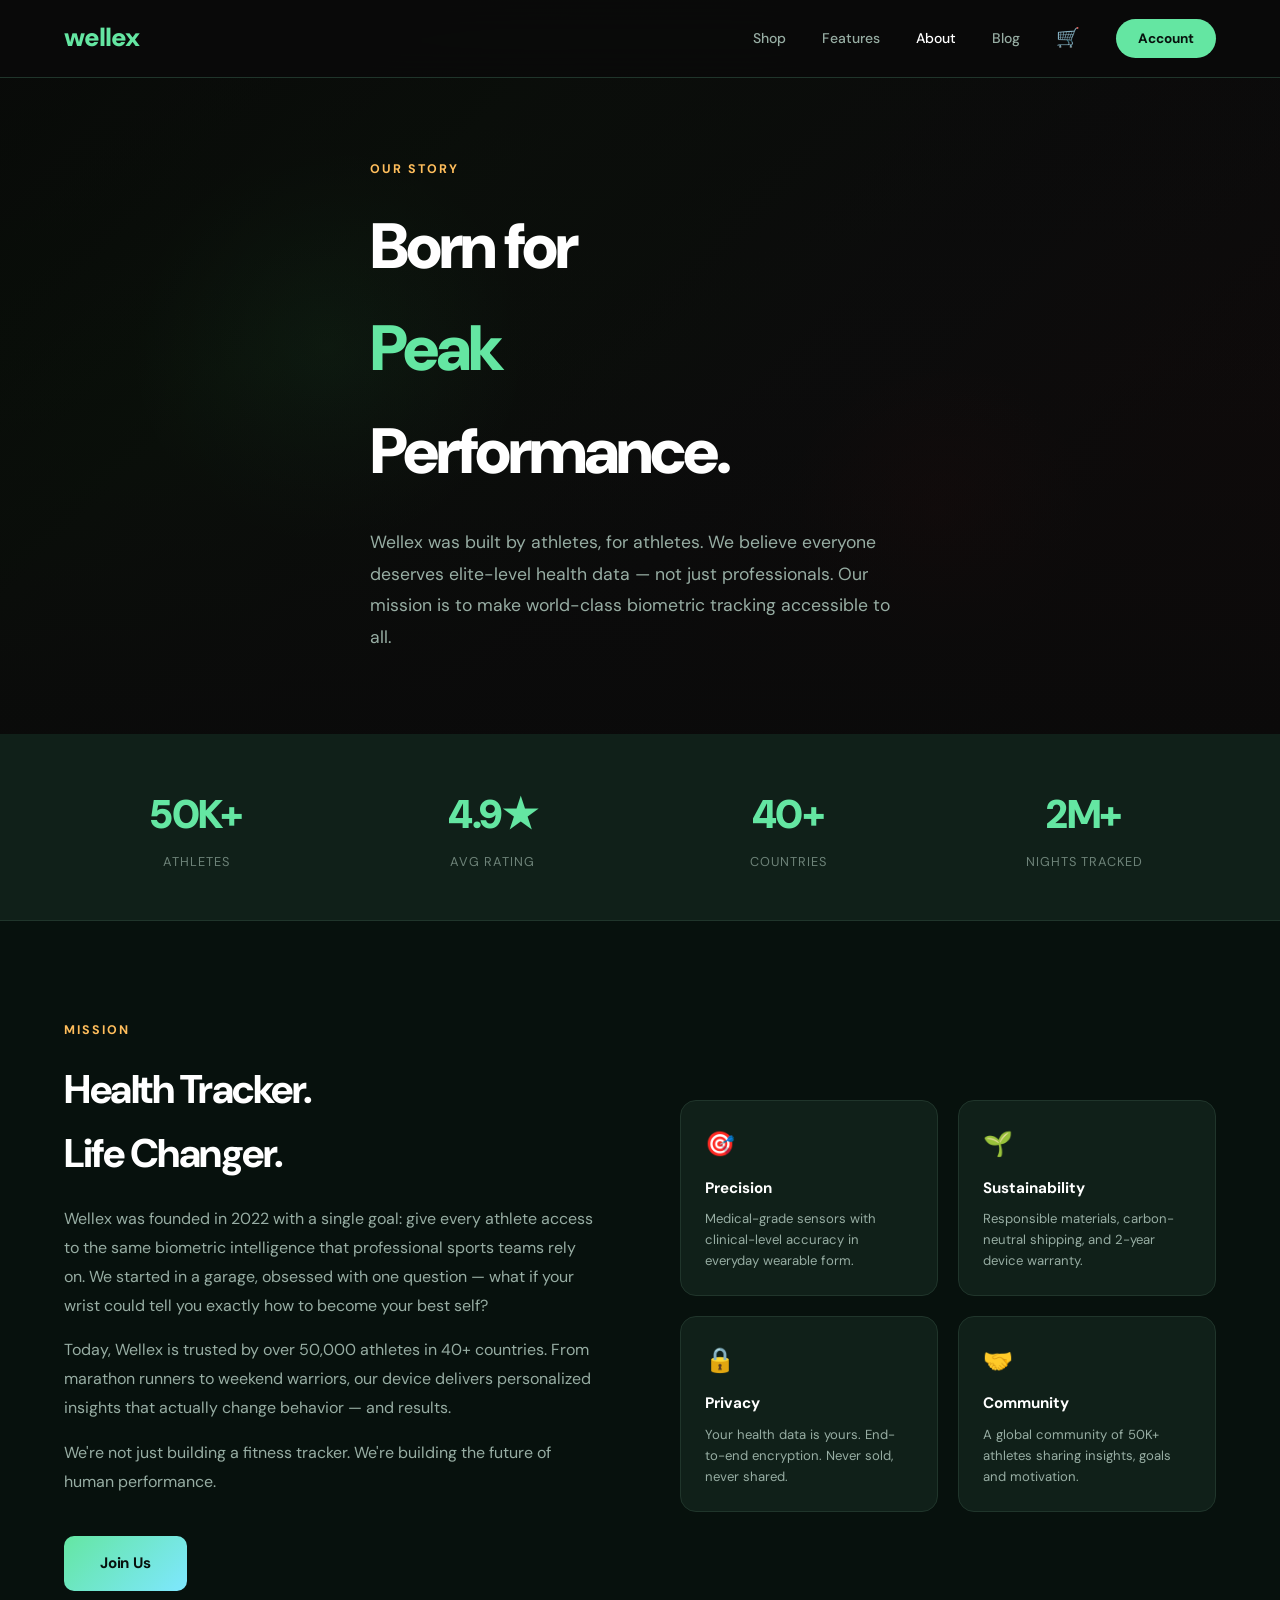
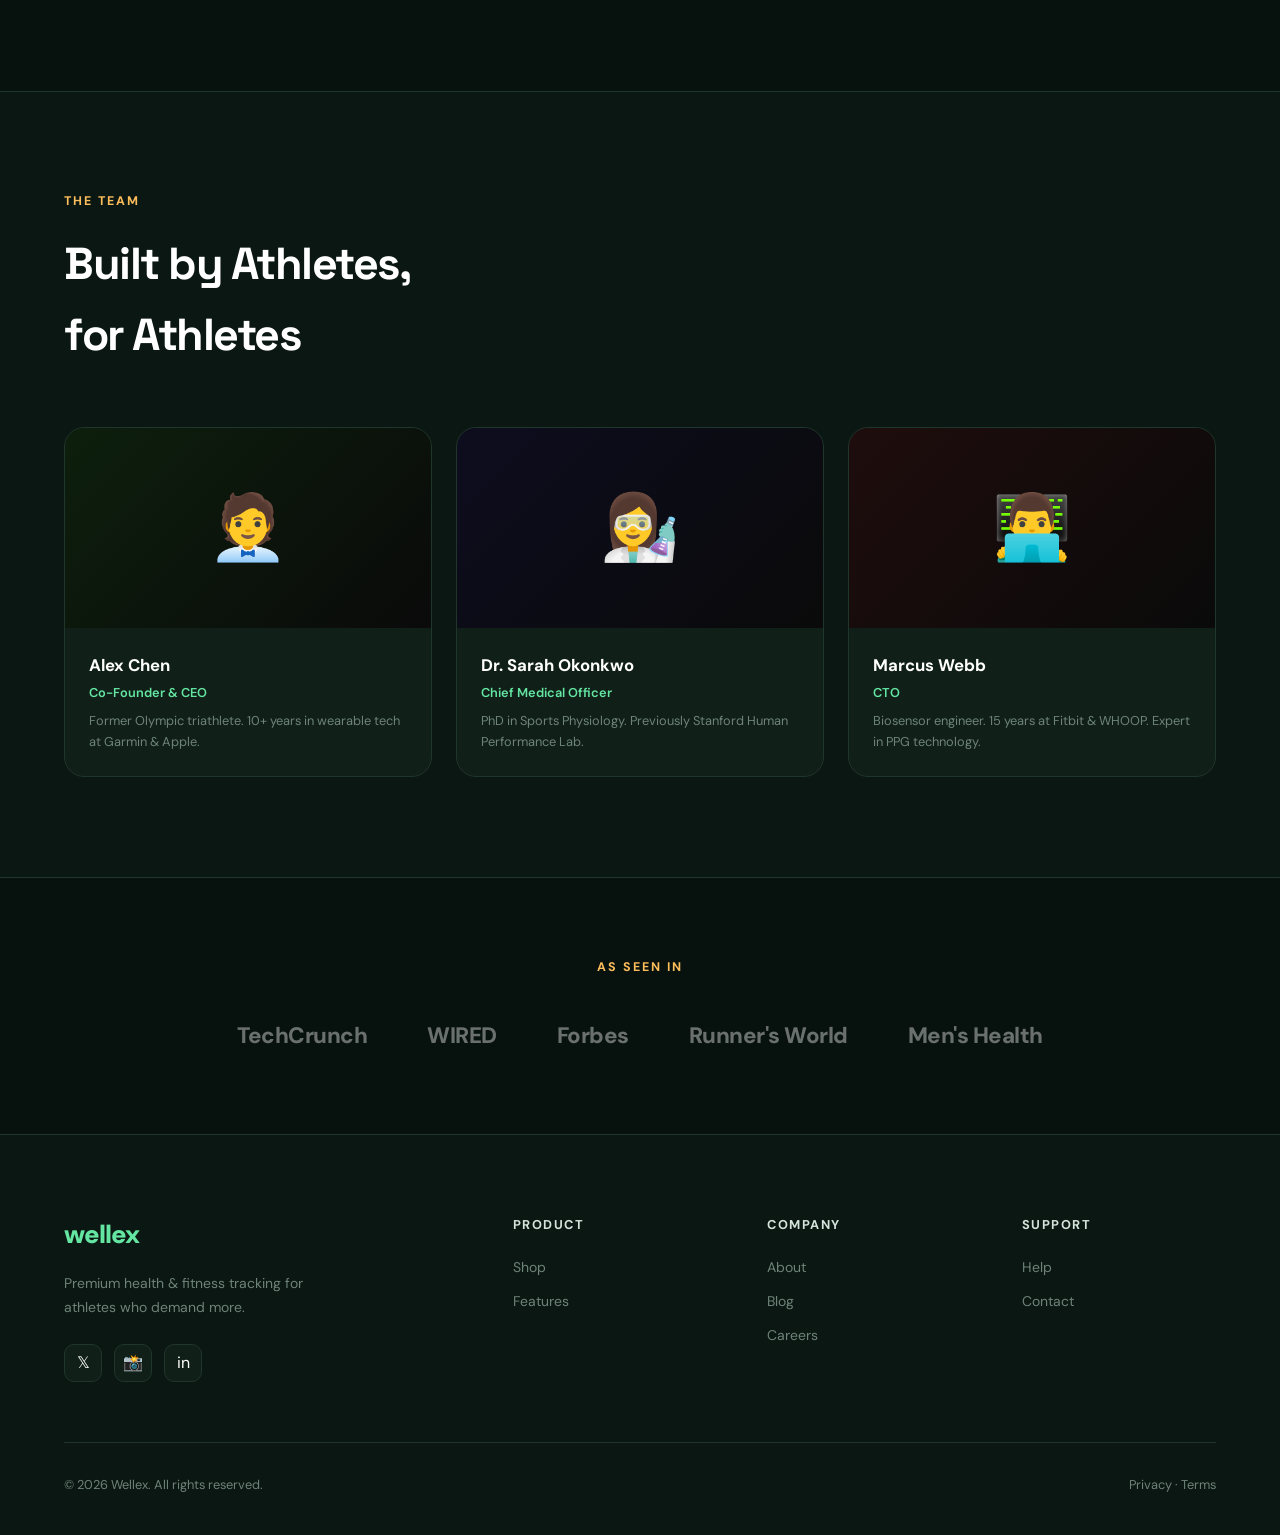
==== about.html @ 3bda4c44 "Initial site commit" ====
<!DOCTYPE html>
<html lang="en">
<head>
  <meta charset="UTF-8"/>
  <meta name="viewport" content="width=device-width, initial-scale=1.0"/>
  <title>About – Wellex</title>
  <link rel="stylesheet" href="css/style.css"/>
</head>
<body>

<nav>
  <a class="nav-logo" href="index.html">wellex</a>
  <div class="nav-links">
    <a href="shop.html">Shop</a>
    <a href="features.html">Features</a>
    <a href="about.html" class="active">About</a>
    <a href="#">Blog</a>
    <a href="cart.html" class="nav-cart-icon" style="font-size:1.2rem;">🛒
      <span class="cart-badge" style="display:none">0</span>
    </a>
    <a href="#" class="nav-account">Account</a>
  </div>
</nav>

<!-- ABOUT HERO -->
<div class="about-hero">
  <div class="about-hero-img-placeholder" style="background:linear-gradient(135deg,#050A05 0%,#0A140A 30%,#0D0D0D 60%,#140A0A 100%)">
    <!-- Decorative gradient shapes -->
    <div style="position:absolute;top:20%;left:10%;width:400px;height:400px;background:radial-gradient(circle,rgba(74,222,128,0.08) 0%,transparent 70%);border-radius:50%"></div>
    <div style="position:absolute;bottom:10%;right:15%;width:300px;height:300px;background:radial-gradient(circle,rgba(122,21,21,0.1) 0%,transparent 70%);border-radius:50%"></div>
  </div>
  <div class="about-hero-bg"></div>
  <div class="about-hero-content">
    <div class="section-label">Our Story</div>
    <h1 class="about-hero-title">Born for<br/><span style="color:var(--green)">Peak</span><br/>Performance.</h1>
    <p class="about-hero-sub">
      Wellex was built by athletes, for athletes. We believe everyone deserves elite-level health data —
      not just professionals. Our mission is to make world-class biometric tracking accessible to all.
    </p>
  </div>
</div>

<!-- STATS BAR -->
<div style="background:var(--dark-card);border-bottom:1px solid var(--dark-border);padding:48px 64px">
  <div style="max-width:1280px;margin:0 auto;display:grid;grid-template-columns:repeat(4,1fr);gap:32px;text-align:center">
    <div>
      <div style="font-size:2.5rem;font-weight:900;color:var(--green);letter-spacing:-1.5px">50K+</div>
      <div style="font-size:0.8rem;color:var(--gray);text-transform:uppercase;letter-spacing:1px;margin-top:6px">Athletes</div>
    </div>
    <div>
      <div style="font-size:2.5rem;font-weight:900;color:var(--green);letter-spacing:-1.5px">4.9★</div>
      <div style="font-size:0.8rem;color:var(--gray);text-transform:uppercase;letter-spacing:1px;margin-top:6px">Avg Rating</div>
    </div>
    <div>
      <div style="font-size:2.5rem;font-weight:900;color:var(--green);letter-spacing:-1.5px">40+</div>
      <div style="font-size:0.8rem;color:var(--gray);text-transform:uppercase;letter-spacing:1px;margin-top:6px">Countries</div>
    </div>
    <div>
      <div style="font-size:2.5rem;font-weight:900;color:var(--green);letter-spacing:-1.5px">2M+</div>
      <div style="font-size:0.8rem;color:var(--gray);text-transform:uppercase;letter-spacing:1px;margin-top:6px">Nights Tracked</div>
    </div>
  </div>
</div>

<!-- MISSION -->
<div class="about-mission">
  <div>
    <div class="section-label">Mission</div>
    <h2 class="about-mission-title">Health Tracker.<br/>Life Changer.</h2>
    <p class="about-mission-text">
      Wellex was founded in 2022 with a single goal: give every athlete access to the same
      biometric intelligence that professional sports teams rely on. We started in a garage,
      obsessed with one question — what if your wrist could tell you exactly how to become your best self?
    </p>
    <p class="about-mission-text">
      Today, Wellex is trusted by over 50,000 athletes in 40+ countries. From marathon runners
      to weekend warriors, our device delivers personalized insights that actually change behavior —
      and results.
    </p>
    <p class="about-mission-text">
      We're not just building a fitness tracker. We're building the future of human performance.
    </p>
    <a href="shop.html" class="btn-primary" style="margin-top:24px;display:inline-block">Join Us</a>
  </div>

  <!-- Values -->
  <div class="about-values-grid">
    <div class="about-value-card">
      <div class="about-value-icon">🎯</div>
      <div class="about-value-title">Precision</div>
      <div class="about-value-text">Medical-grade sensors with clinical-level accuracy in everyday wearable form.</div>
    </div>
    <div class="about-value-card">
      <div class="about-value-icon">🌱</div>
      <div class="about-value-title">Sustainability</div>
      <div class="about-value-text">Responsible materials, carbon-neutral shipping, and 2-year device warranty.</div>
    </div>
    <div class="about-value-card">
      <div class="about-value-icon">🔒</div>
      <div class="about-value-title">Privacy</div>
      <div class="about-value-text">Your health data is yours. End-to-end encryption. Never sold, never shared.</div>
    </div>
    <div class="about-value-card">
      <div class="about-value-icon">🤝</div>
      <div class="about-value-title">Community</div>
      <div class="about-value-text">A global community of 50K+ athletes sharing insights, goals and motivation.</div>
    </div>
  </div>
</div>

<!-- TEAM -->
<div class="about-team-section">
  <div class="about-team-inner">
    <div class="section-label">The Team</div>
    <h2 class="section-title">Built by Athletes,<br/>for Athletes</h2>
    <div class="team-grid">
      <div class="team-card">
        <div class="team-card-avatar" style="background:linear-gradient(135deg,#0D1F0D,#0A0A0A)">🧑‍💼</div>
        <div class="team-card-info">
          <div class="team-card-name">Alex Chen</div>
          <div class="team-card-role">Co-Founder & CEO</div>
          <p style="font-size:0.8rem;color:var(--gray);margin-top:8px;line-height:1.6">Former Olympic triathlete. 10+ years in wearable tech at Garmin & Apple.</p>
        </div>
      </div>
      <div class="team-card">
        <div class="team-card-avatar" style="background:linear-gradient(135deg,#0D0D1F,#0A0A0A)">👩‍🔬</div>
        <div class="team-card-info">
          <div class="team-card-name">Dr. Sarah Okonkwo</div>
          <div class="team-card-role">Chief Medical Officer</div>
          <p style="font-size:0.8rem;color:var(--gray);margin-top:8px;line-height:1.6">PhD in Sports Physiology. Previously Stanford Human Performance Lab.</p>
        </div>
      </div>
      <div class="team-card">
        <div class="team-card-avatar" style="background:linear-gradient(135deg,#1F0D0D,#0A0A0A)">👨‍💻</div>
        <div class="team-card-info">
          <div class="team-card-name">Marcus Webb</div>
          <div class="team-card-role">CTO</div>
          <p style="font-size:0.8rem;color:var(--gray);margin-top:8px;line-height:1.6">Biosensor engineer. 15 years at Fitbit & WHOOP. Expert in PPG technology.</p>
        </div>
      </div>
    </div>
  </div>
</div>

<!-- PRESS -->
<div style="background:var(--dark);border-top:1px solid var(--dark-border);padding:80px 64px">
  <div style="max-width:1280px;margin:0 auto;text-align:center">
    <div class="section-label">As Seen In</div>
    <div style="display:flex;justify-content:center;align-items:center;gap:60px;flex-wrap:wrap;margin-top:40px;opacity:0.4">
      <div style="font-size:1.4rem;font-weight:800;letter-spacing:-0.5px">TechCrunch</div>
      <div style="font-size:1.4rem;font-weight:800;letter-spacing:-0.5px">WIRED</div>
      <div style="font-size:1.4rem;font-weight:800;letter-spacing:-0.5px">Forbes</div>
      <div style="font-size:1.4rem;font-weight:800;letter-spacing:-0.5px">Runner's World</div>
      <div style="font-size:1.4rem;font-weight:800;letter-spacing:-0.5px">Men's Health</div>
    </div>
  </div>
</div>

<!-- FOOTER -->
<footer>
  <div class="footer-inner">
    <div class="footer-top">
      <div>
        <div class="footer-brand-logo">wellex</div>
        <p class="footer-brand-text">Premium health & fitness tracking for athletes who demand more.</p>
        <div class="footer-social">
          <a class="social-btn" href="#">𝕏</a>
          <a class="social-btn" href="#">📸</a>
          <a class="social-btn" href="#">in</a>
        </div>
      </div>
      <div>
        <div class="footer-col-title">Product</div>
        <div class="footer-col-links">
          <a href="shop.html">Shop</a>
          <a href="features.html">Features</a>
        </div>
      </div>
      <div>
        <div class="footer-col-title">Company</div>
        <div class="footer-col-links">
          <a href="about.html">About</a>
          <a href="#">Blog</a>
          <a href="#">Careers</a>
        </div>
      </div>
      <div>
        <div class="footer-col-title">Support</div>
        <div class="footer-col-links">
          <a href="#">Help</a>
          <a href="#">Contact</a>
        </div>
      </div>
    </div>
    <div class="footer-bottom">
      <span>© 2026 Wellex. All rights reserved.</span>
      <span>Privacy · Terms</span>
    </div>
  </div>
</footer>

<script src="js/main.js"></script>
</body>
</html>
---- css/style.css ----
@import url('https://fonts.googleapis.com/css2?family=DM+Sans:wght@400;500;700;800&family=Space+Grotesk:wght@500;700&display=swap');

:root {
  --green: #64E6A2;
  --green-dark: #2FCB7D;
  --green-glow: rgba(100, 230, 162, 0.2);
  --cyan: #7EE7FF;
  --cyan-deep: #3BA8D8;
  --amber: #FFBE5C;
  --amber-deep: #F28C28;
  --rose: #FF8E8E;
  --dark: #07110D;
  --dark-2: #0B1712;
  --dark-card: #102019;
  --dark-card-2: #14271F;
  --dark-border: #20352B;
  --white: #FFFFFF;
  --gray: #6E8379;
  --light-gray: #97ADA3;
  --lighter-gray: #D3E4DB;

  --band-black: #0D0D0D;
  --band-navy: #1B2A4A;
  --band-forest: #1A3D2B;
  --band-crimson: #7A1515;
  --module-color: #1C1C1C;
}

* { margin: 0; padding: 0; box-sizing: border-box; }

html { scroll-behavior: smooth; }

body {
  font-family: 'DM Sans', sans-serif;
  background: var(--dark);
  color: var(--white);
  line-height: 1.6;
  overflow-x: hidden;
}

a { text-decoration: none; color: inherit; }

/* ─── NAVBAR ─────────────────────────────────────────────── */
nav {
  position: fixed;
  top: 0; left: 0; right: 0;
  z-index: 1000;
  display: flex;
  align-items: center;
  justify-content: space-between;
  padding: 18px 64px;
  background: rgba(10,10,10,0.92);
  backdrop-filter: blur(24px);
  border-bottom: 1px solid var(--dark-border);
}

.nav-logo {
  font-size: 1.6rem;
  font-weight: 900;
  color: var(--green);
  letter-spacing: -1px;
}

.nav-links {
  display: flex;
  gap: 36px;
  align-items: center;
}

.nav-links a {
  color: var(--light-gray);
  font-size: 0.875rem;
  font-weight: 500;
  transition: color 0.2s;
}

.nav-links a:hover,
.nav-links a.active { color: var(--white); }

.nav-account {
  background: var(--green) !important;
  color: var(--dark) !important;
  font-weight: 700 !important;
  padding: 9px 22px;
  border-radius: 24px;
  font-size: 0.85rem !important;
  transition: background 0.2s, transform 0.2s !important;
}

.nav-account:hover {
  background: var(--green-dark) !important;
  transform: translateY(-1px);
}

.nav-cart-icon {
  position: relative;
  cursor: pointer;
}

.cart-badge {
  position: absolute;
  top: -6px; right: -8px;
  background: var(--green);
  color: var(--dark);
  font-size: 0.65rem;
  font-weight: 800;
  width: 18px; height: 18px;
  border-radius: 50%;
  display: flex; align-items: center; justify-content: center;
}

/* ─── BUTTONS ─────────────────────────────────────────────── */
.btn-primary {
  background: linear-gradient(135deg, var(--green) 0%, var(--cyan) 100%);
  color: var(--dark);
  border: none;
  padding: 15px 36px;
  border-radius: 10px;
  font-size: 0.95rem;
  font-weight: 700;
  cursor: pointer;
  transition: all 0.22s;
  display: inline-block;
  letter-spacing: -0.2px;
}

.btn-primary:hover {
  background: linear-gradient(135deg, var(--green-dark) 0%, var(--cyan-deep) 100%);
  transform: translateY(-2px);
  box-shadow: 0 12px 30px rgba(126,231,255,0.24);
}

.btn-outline {
  background: linear-gradient(180deg, rgba(255,255,255,0.04), rgba(255,255,255,0.02));
  color: var(--lighter-gray);
  border: 1.5px solid rgba(126,231,255,0.18);
  padding: 15px 36px;
  border-radius: 10px;
  font-size: 0.95rem;
  font-weight: 600;
  cursor: pointer;
  transition: all 0.22s;
  display: inline-block;
}

.btn-outline:hover {
  border-color: rgba(255,190,92,0.4);
  color: var(--white);
  transform: translateY(-2px);
  box-shadow: 0 12px 28px rgba(255,190,92,0.12);
}

.btn-dark {
  background: var(--dark-card-2);
  color: var(--white);
  border: 1.5px solid var(--dark-border);
  padding: 13px 28px;
  border-radius: 10px;
  font-size: 0.875rem;
  font-weight: 600;
  cursor: pointer;
  transition: all 0.2s;
  display: inline-block;
}

.btn-dark:hover {
  background: var(--dark-card);
  border-color: var(--gray);
}

/* ─── HERO ─────────────────────────────────────────────────── */
.hero {
  min-height: 100vh;
  display: flex;
  align-items: center;
  position: relative;
  overflow: hidden;
  padding-top: 80px;
  background: linear-gradient(135deg, #050505 0%, #0A0A0A 40%, #0D1A0D 100%);
}

.hero-bg {
  position: absolute;
  inset: 0;
  background:
    radial-gradient(ellipse 60% 60% at 70% 50%, rgba(74,222,128,0.06) 0%, transparent 70%),
    radial-gradient(ellipse 40% 80% at 30% 50%, rgba(0,0,0,0.8) 0%, transparent 60%);
}

.hero-grid-overlay {
  position: absolute;
  inset: 0;
  background-image:
    linear-gradient(rgba(74,222,128,0.03) 1px, transparent 1px),
    linear-gradient(90deg, rgba(74,222,128,0.03) 1px, transparent 1px);
  background-size: 60px 60px;
}

.hero-content {
  position: relative;
  z-index: 2;
  max-width: 1280px;
  margin: 0 auto;
  padding: 0 64px;
  display: grid;
  grid-template-columns: 1fr 1fr;
  align-items: center;
  gap: 80px;
}

.hero-text { }

.hero-badge {
  display: inline-flex;
  align-items: center;
  gap: 8px;
  background: rgba(74,222,128,0.1);
  border: 1px solid rgba(74,222,128,0.2);
  color: var(--green);
  padding: 7px 16px;
  border-radius: 20px;
  font-size: 0.8rem;
  font-weight: 600;
  margin-bottom: 28px;
  letter-spacing: 0.5px;
}

.hero-badge::before {
  content: '';
  width: 6px; height: 6px;
  background: var(--green);
  border-radius: 50%;
  animation: pulse-dot 2s infinite;
}

@keyframes pulse-dot {
  0%, 100% { opacity: 1; transform: scale(1); }
  50% { opacity: 0.5; transform: scale(1.3); }
}

.hero-title {
  font-size: clamp(3rem, 5vw, 5.5rem);
  font-weight: 900;
  line-height: 1.0;
  letter-spacing: -3px;
  margin-bottom: 24px;
}

.hero-title .green { color: var(--green); }

.hero-sub {
  font-size: 1.1rem;
  color: var(--light-gray);
  margin-bottom: 40px;
  max-width: 440px;
  line-height: 1.7;
}

.hero-btns {
  display: flex;
  gap: 16px;
  flex-wrap: wrap;
  margin-bottom: 56px;
}

.hero-stats {
  display: flex;
  gap: 40px;
}

.hero-stat-value {
  font-size: 1.8rem;
  font-weight: 800;
  color: var(--white);
  letter-spacing: -1px;
}

.hero-stat-label {
  font-size: 0.78rem;
  color: var(--gray);
  text-transform: uppercase;
  letter-spacing: 1px;
}

.hero-visual {
  position: relative;
  display: flex;
  align-items: center;
  justify-content: center;
}

.hero-watch-glow {
  position: absolute;
  width: 300px; height: 300px;
  background: radial-gradient(circle, rgba(74,222,128,0.12) 0%, transparent 70%);
  border-radius: 50%;
}

/* ─── SECTION COMMONS ─────────────────────────────────────── */
.section {
  padding: 100px 64px;
  max-width: 1280px;
  margin: 0 auto;
}

.dashboard-home .section + .section {
  margin-top: 72px;
}

.dashboard-home .dashboard-hero + .section {
  margin-top: 90px;
}

.dashboard-home .reviews-section {
  margin-bottom: 72px;
}

.section-full {
  padding: 100px 0;
}

.section-label {
  font-size: 0.78rem;
  font-weight: 700;
  color: var(--amber);
  text-transform: uppercase;
  letter-spacing: 2px;
  margin-bottom: 16px;
}

.section-title {
  font-size: clamp(2rem, 3.5vw, 3rem);
  font-weight: 800;
  letter-spacing: -1.5px;
  margin-bottom: 16px;
}

.section-sub {
  font-size: 1rem;
  color: var(--light-gray);
  max-width: 560px;
  line-height: 1.7;
}

.eyebrow {
  display: inline-block;
  font-size: 0.72rem;
  font-weight: 700;
  letter-spacing: 1.6px;
  text-transform: uppercase;
  color: #9AE6B4;
}

.dashboard-home {
  background:
    linear-gradient(180deg, rgba(7,17,13,0.78) 0%, rgba(7,17,13,0.64) 30%, rgba(7,17,13,0.84) 100%),
    url('../assets/wellex2.jpg') center center / cover fixed no-repeat;
  position: relative;
}

.page-photo-backdrop {
  position: fixed;
  inset: 0;
  z-index: -1;
  background:
    linear-gradient(180deg, rgba(7,17,13,0.44) 0%, rgba(7,17,13,0.22) 24%, rgba(7,17,13,0.58) 100%),
    linear-gradient(90deg, rgba(7,17,13,0.24) 0%, rgba(7,17,13,0.03) 36%, rgba(7,17,13,0.26) 100%),
    url('../assets/wellex1.jpg') center center / cover no-repeat;
  opacity: 0.92;
  filter: saturate(1.04) contrast(1.08) blur(2px);
  pointer-events: none;
}

.dashboard-nav {
  background: linear-gradient(180deg, rgba(8,18,13,0.92), rgba(6,12,9,0.82));
  border-bottom: 1px solid rgba(255,255,255,0.08);
  box-shadow: 0 18px 44px rgba(0,0,0,0.18);
}

.dashboard-title,
.section-title,
.panel-head h2,
.module-card h3,
.architecture-card h3,
.ops-card h3,
.closing-shell h2,
.intelligence-card h2 {
  font-family: 'Space Grotesk', sans-serif;
}

.dashboard-nav .nav-logo {
  background: linear-gradient(90deg, #F7FFF9 0%, #9AE6B4 42%, #7EE7FF 100%);
  -webkit-background-clip: text;
  background-clip: text;
  color: transparent;
  text-shadow: 0 0 28px rgba(126,231,255,0.18);
}

.dashboard-nav .nav-links a {
  position: relative;
}

.dashboard-nav .nav-links a::after {
  content: '';
  position: absolute;
  left: 0;
  bottom: -8px;
  width: 100%;
  height: 1px;
  background: linear-gradient(90deg, transparent, rgba(255,255,255,0.8), transparent);
  transform: scaleX(0);
  transform-origin: center;
  transition: transform 0.25s ease;
}

.dashboard-nav .nav-links a:hover::after,
.dashboard-nav .nav-links a.active::after {
  transform: scaleX(1);
}

.dashboard-hero {
  min-height: 100vh;
  padding: 132px 64px 72px;
  position: relative;
  overflow: hidden;
}

.dashboard-hero::before {
  content: '';
  position: absolute;
  inset: 0;
  background:
    linear-gradient(90deg, rgba(4,10,7,0.96) 0%, rgba(4,10,7,0.88) 34%, rgba(4,10,7,0.62) 60%, rgba(4,10,7,0.84) 100%),
    url('../assets/wellex2.jpg') right center / 44% auto no-repeat;
  opacity: 1;
  z-index: 0;
}

.dashboard-hero::after {
  content: '';
  position: absolute;
  inset: 0;
  background:
    radial-gradient(circle at 72% 40%, rgba(255,154,76,0.18), transparent 20%),
    radial-gradient(circle at 80% 70%, rgba(74,222,128,0.12), transparent 24%),
    linear-gradient(180deg, rgba(4,10,7,0) 0%, rgba(4,10,7,0.08) 100%);
  z-index: 0;
}

.dashboard-hero-shell {
  max-width: 1280px;
  margin: 0 auto;
  display: grid;
  grid-template-columns: minmax(0, 1.05fr) minmax(0, 0.95fr);
  gap: 48px;
  align-items: center;
  position: relative;
  z-index: 1;
}

.dashboard-title {
  font-size: clamp(3rem, 6vw, 5.6rem);
  line-height: 0.95;
  letter-spacing: -3px;
  max-width: 720px;
  margin-bottom: 22px;
  text-shadow: 0 18px 54px rgba(0,0,0,0.36);
}

.dashboard-sub {
  max-width: 620px;
  font-size: 1.08rem;
  color: rgba(248,250,252,0.84);
  margin-bottom: 28px;
}

.hero-badge {
  background: linear-gradient(180deg, rgba(126,231,255,0.14), rgba(255,190,92,0.08));
  border: 1px solid rgba(126,231,255,0.16);
  box-shadow: 0 14px 40px rgba(0,0,0,0.16);
  backdrop-filter: blur(14px);
}

.dashboard-metrics {
  display: grid;
  grid-template-columns: repeat(3, minmax(0, 1fr));
  gap: 14px;
  margin: 36px 0 18px;
  max-width: 700px;
}

.dashboard-metric {
  padding: 18px 20px;
  background: rgba(8,18,13,0.68);
  border: 1px solid rgba(255,255,255,0.10);
  border-radius: 18px;
  backdrop-filter: blur(20px);
}

.dashboard-metric-label {
  display: block;
  font-size: 0.75rem;
  text-transform: uppercase;
  letter-spacing: 1.4px;
  color: var(--light-gray);
  margin-bottom: 10px;
}

.dashboard-metric strong {
  font-size: 1.6rem;
  letter-spacing: -1px;
}

.dashboard-disclaimer {
  color: #B8C7BE;
  font-size: 0.88rem;
  max-width: 560px;
}

.dashboard-preview {
  position: relative;
  min-height: 620px;
}

.home-colors-section,
.reviews-section,
.architecture-strip,
.module-showcase,
.desirability-strip,
.operations-band,
.intelligence-grid,
.trust-section,
.closing-banner {
  position: relative;
  border-radius: 34px;
  background:
    linear-gradient(180deg, rgba(14,28,22,0.88), rgba(10,21,17,0.72)),
    rgba(255,255,255,0.02);
  border: 1px solid rgba(126,231,255,0.10);
  box-shadow: 0 32px 90px rgba(0,0,0,0.24);
  backdrop-filter: blur(12px);
}

.home-colors-section::before,
.reviews-section::before,
.architecture-strip::before,
.module-showcase::before,
.desirability-strip::before,
.operations-band::before,
.intelligence-grid::before,
.trust-section::before,
.closing-banner::before {
  content: '';
  position: absolute;
  inset: 0;
  border-radius: inherit;
  pointer-events: none;
  background: linear-gradient(135deg, rgba(255,255,255,0.05), rgba(255,255,255,0) 34%);
}

.home-colors-section {
  background:
    linear-gradient(135deg, rgba(13,31,29,0.94), rgba(16,27,22,0.76)),
    rgba(255,255,255,0.02);
}

.reviews-section {
  background:
    linear-gradient(135deg, rgba(23,25,38,0.82), rgba(11,25,21,0.8)),
    rgba(255,255,255,0.02);
}

.architecture-strip {
  background:
    linear-gradient(135deg, rgba(14,26,31,0.82), rgba(14,28,22,0.76)),
    rgba(255,255,255,0.02);
}

.module-showcase {
  background:
    linear-gradient(135deg, rgba(16,30,24,0.88), rgba(20,29,19,0.76)),
    rgba(255,255,255,0.02);
}

.desirability-strip {
  background:
    linear-gradient(135deg, rgba(21,24,16,0.82), rgba(13,31,24,0.78)),
    rgba(255,255,255,0.02);
}

.operations-band {
  background:
    linear-gradient(135deg, rgba(31,23,16,0.76), rgba(12,24,21,0.82)),
    rgba(255,255,255,0.02);
}

.intelligence-grid {
  background:
    linear-gradient(135deg, rgba(14,21,34,0.78), rgba(11,25,21,0.82)),
    rgba(255,255,255,0.02);
}

.trust-section {
  background:
    linear-gradient(135deg, rgba(16,33,22,0.86), rgba(20,25,16,0.78)),
    rgba(255,255,255,0.02);
}

.home-colors-section::after,
.reviews-section::after,
.desirability-strip::after,
.operations-band::after {
  content: '';
  position: absolute;
  inset: auto auto -40px -30px;
  width: 240px;
  height: 240px;
  border-radius: 50%;
  filter: blur(46px);
  pointer-events: none;
  opacity: 0.22;
}

.home-colors-section::after {
  background: radial-gradient(circle, rgba(88,160,255,0.8) 0%, rgba(88,160,255,0) 70%);
}

.reviews-section::after,
.desirability-strip::after {
  background: radial-gradient(circle, rgba(74,222,128,0.8) 0%, rgba(74,222,128,0) 70%);
}

.operations-band::after {
  background: radial-gradient(circle, rgba(255,154,76,0.8) 0%, rgba(255,154,76,0) 70%);
}

.reviews-section {
  display: grid;
  gap: 28px;
}

.reviews-shell {
  display: grid;
  grid-template-columns: 0.44fr 1.06fr;
  gap: 18px;
  align-items: start;
}

.reviews-summary,
.review-card {
  background:
    linear-gradient(180deg, rgba(255,255,255,0.06), rgba(255,255,255,0.02)),
    rgba(10,20,15,0.8);
  border: 1px solid rgba(255,255,255,0.10);
  border-radius: 28px;
  box-shadow: 0 24px 70px rgba(0,0,0,0.28);
  backdrop-filter: blur(14px);
}

.reviews-summary {
  padding: 30px;
  position: sticky;
  top: 120px;
}

.reviews-score {
  font-family: 'Space Grotesk', sans-serif;
  font-size: clamp(3.4rem, 8vw, 5.4rem);
  line-height: 0.9;
  letter-spacing: -3px;
  background: linear-gradient(180deg, #FFFFFF 0%, #9AE6B4 100%);
  -webkit-background-clip: text;
  background-clip: text;
  color: transparent;
}

.reviews-stars {
  color: #FFD66E;
  letter-spacing: 4px;
  margin: 14px 0 16px;
}

.reviews-summary p {
  color: var(--lighter-gray);
  font-size: 0.95rem;
}

.review-compose-window {
  margin-top: 26px;
  padding: 22px;
  border-radius: 24px;
  background:
    linear-gradient(135deg, rgba(100,230,162,0.14), rgba(126,231,255,0.10), rgba(255,190,92,0.08)),
    rgba(255,255,255,0.03);
  border: 1px solid rgba(255,255,255,0.10);
  box-shadow: inset 0 1px 0 rgba(255,255,255,0.08);
}

.review-open-btn {
  margin-top: 24px;
  width: 100%;
  justify-content: center;
}

.review-modal {
  position: fixed;
  inset: 0;
  z-index: 2100;
  display: grid;
  place-items: center;
  padding: 24px;
  opacity: 0;
  pointer-events: none;
  transition: opacity 0.3s ease;
}

.review-modal.is-open {
  opacity: 1;
  pointer-events: auto;
}

.review-modal-backdrop {
  position: absolute;
  inset: 0;
  background:
    radial-gradient(circle at top, rgba(126,231,255,0.14), transparent 30%),
    radial-gradient(circle at bottom, rgba(255,190,92,0.12), transparent 28%),
    rgba(2,8,6,0.72);
  backdrop-filter: blur(10px);
}

.review-modal-dialog {
  position: relative;
  z-index: 1;
  width: min(100%, 560px);
  margin-top: 0;
  padding: 28px;
  box-shadow: 0 34px 100px rgba(0,0,0,0.42);
}

.review-modal-close {
  position: absolute;
  top: 16px;
  right: 16px;
  width: 42px;
  height: 42px;
  border: 1px solid rgba(255,255,255,0.10);
  border-radius: 50%;
  background: rgba(8,18,13,0.68);
  color: var(--white);
  font-size: 1.4rem;
  line-height: 1;
  cursor: pointer;
  transition: transform 0.22s ease, border-color 0.22s ease, background 0.22s ease;
}

.review-modal-close:hover,
.review-modal-close:focus-visible {
  outline: none;
  transform: scale(1.06);
  border-color: rgba(126,231,255,0.38);
  background: rgba(12,26,19,0.9);
}

.review-compose-head h3 {
  margin: 8px 0 0;
  font-size: 1.18rem;
}

.review-compose-kicker {
  display: inline-flex;
  padding: 7px 12px;
  border-radius: 999px;
  background: rgba(6,17,9,0.42);
  border: 1px solid rgba(255,255,255,0.08);
  color: #FFF3D3;
  font-size: 0.76rem;
  letter-spacing: 0.9px;
  text-transform: uppercase;
  font-weight: 700;
}

.review-form {
  display: grid;
  gap: 14px;
  margin-top: 18px;
}

.review-field {
  display: grid;
  gap: 8px;
}

.review-field span {
  color: rgba(248,250,252,0.88);
  font-size: 0.84rem;
  font-weight: 700;
}

.review-field input,
.review-field select,
.review-field textarea {
  width: 100%;
  border: 1px solid rgba(255,255,255,0.10);
  border-radius: 16px;
  background: rgba(8,18,13,0.62);
  color: var(--white);
  padding: 14px 16px;
  font: inherit;
  resize: vertical;
  transition: border-color 0.25s ease, box-shadow 0.25s ease, background 0.25s ease;
}

.review-field input:focus,
.review-field select:focus,
.review-field textarea:focus {
  outline: none;
  border-color: rgba(126,231,255,0.38);
  box-shadow: 0 0 0 3px rgba(126,231,255,0.12);
  background: rgba(8,18,13,0.78);
}

.review-field select {
  appearance: none;
  background:
    linear-gradient(180deg, rgba(8,18,13,0.62), rgba(8,18,13,0.62)),
    linear-gradient(45deg, transparent 50%, rgba(255,255,255,0.7) 50%),
    linear-gradient(135deg, rgba(255,255,255,0.7) 50%, transparent 50%);
  background-repeat: no-repeat;
  background-position:
    0 0,
    calc(100% - 22px) calc(50% - 2px),
    calc(100% - 16px) calc(50% - 2px);
  background-size:
    100% 100%,
    6px 6px,
    6px 6px;
  padding-right: 42px;
}

.review-stars-input {
  display: flex;
  gap: 8px;
  flex-wrap: wrap;
}

.review-star-button {
  position: relative;
  width: 46px;
  height: 46px;
  border: 1px solid rgba(255,214,110,0.16);
  border-radius: 14px;
  background:
    linear-gradient(180deg, rgba(255,255,255,0.14), rgba(255,255,255,0.02) 34%, rgba(8,18,13,0.78) 100%),
    linear-gradient(135deg, rgba(255,190,92,0.08), rgba(126,231,255,0.04));
  color: rgba(255,255,255,0.30);
  font-size: 1.45rem;
  line-height: 1;
  cursor: pointer;
  text-shadow: 0 1px 0 rgba(255,255,255,0.08);
  box-shadow:
    inset 0 1px 0 rgba(255,255,255,0.18),
    inset 0 -8px 14px rgba(0,0,0,0.18),
    0 10px 18px rgba(0,0,0,0.22);
  transform-style: preserve-3d;
  transition: transform 0.22s ease, border-color 0.22s ease, background 0.22s ease, color 0.22s ease, box-shadow 0.22s ease, filter 0.22s ease;
}

.review-star-button::before {
  content: '';
  position: absolute;
  inset: 2px;
  border-radius: 12px;
  background: linear-gradient(180deg, rgba(255,255,255,0.12), rgba(255,255,255,0.01) 42%, transparent 100%);
  opacity: 0.9;
  pointer-events: none;
}

.review-star-button:hover,
.review-star-button:focus-visible {
  outline: none;
  transform: translateY(-3px) scale(1.04);
  border-color: rgba(255,214,110,0.48);
  background:
    linear-gradient(180deg, rgba(255,255,255,0.16), rgba(255,255,255,0.04) 34%, rgba(8,18,13,0.82) 100%),
    linear-gradient(135deg, rgba(255,214,110,0.12), rgba(126,231,255,0.05));
  box-shadow:
    inset 0 1px 0 rgba(255,255,255,0.22),
    inset 0 -8px 16px rgba(0,0,0,0.20),
    0 14px 28px rgba(0,0,0,0.28),
    0 0 24px rgba(255,214,110,0.14);
}

.review-star-button.is-active {
  color: #FFD66E;
  background:
    radial-gradient(circle at 50% 35%, rgba(255,248,214,0.34), transparent 34%),
    linear-gradient(180deg, rgba(255,245,200,0.24), rgba(255,214,110,0.12) 36%, rgba(64,36,8,0.78) 100%);
  border-color: rgba(255,214,110,0.62);
  text-shadow:
    0 0 10px rgba(255,243,179,0.78),
    0 0 24px rgba(255,214,110,0.58),
    0 1px 0 rgba(255,255,255,0.24);
  box-shadow:
    inset 0 1px 0 rgba(255,255,255,0.34),
    inset 0 -10px 18px rgba(130,68,6,0.22),
    0 16px 30px rgba(255,190,92,0.22),
    0 0 26px rgba(255,214,110,0.34),
    0 0 52px rgba(255,214,110,0.16);
  transform: translateY(-2px) scale(1.06);
  filter: saturate(1.18);
}

.review-submit-btn {
  width: 100%;
  justify-content: center;
}

.reviews-grid {
  display: grid;
  grid-template-columns: repeat(3, 1fr);
  gap: 18px;
}

.review-card {
  padding: 26px;
  min-height: 220px;
  position: relative;
  overflow: hidden;
  transition: transform 0.3s ease, border-color 0.3s ease, box-shadow 0.3s ease;
}

.review-card::before {
  content: '';
  position: absolute;
  inset: 0 0 auto 0;
  height: 1px;
  background: linear-gradient(90deg, transparent, rgba(255,255,255,0.7), transparent);
  opacity: 0.7;
}

.review-card:hover {
  transform: translateY(-6px);
  border-color: rgba(126,231,255,0.26);
  box-shadow: 0 34px 90px rgba(0,0,0,0.32);
}

.review-card p {
  color: rgba(248,250,252,0.84);
  line-height: 1.7;
  margin: 18px 0 24px;
}

.review-card strong {
  display: block;
  color: #E8F5EC;
}

.review-card-meta {
  display: flex;
  justify-content: space-between;
  gap: 10px;
  align-items: center;
  margin-top: 18px;
}

.review-card-topline {
  display: flex;
  justify-content: space-between;
  gap: 12px;
  align-items: center;
  flex-wrap: wrap;
}

.review-usecase-pill {
  display: inline-flex;
  align-items: center;
  padding: 7px 12px;
  border-radius: 999px;
  background: rgba(126,231,255,0.10);
  border: 1px solid rgba(126,231,255,0.18);
  color: #D9F8FF;
  font-size: 0.76rem;
  font-weight: 700;
}

.review-card-stars {
  color: #FFD66E;
  letter-spacing: 3px;
  font-size: 0.9rem;
}

.review-tag {
  display: inline-flex;
  align-items: center;
  padding: 7px 12px;
  border-radius: 999px;
  background: linear-gradient(135deg, rgba(255,190,92,0.16), rgba(126,231,255,0.12));
  color: #FFF3D3;
  font-size: 0.78rem;
  font-weight: 700;
  letter-spacing: 0.8px;
  text-transform: uppercase;
}

.fit-finder-modal {
  position: fixed;
  inset: 0;
  z-index: 2000;
  display: grid;
  place-items: center;
  padding: 28px;
  opacity: 0;
  pointer-events: none;
  transition: opacity 0.35s ease;
}

.fit-finder-modal.is-open {
  opacity: 1;
  pointer-events: auto;
}

.fit-finder-backdrop {
  position: absolute;
  inset: 0;
  background:
    radial-gradient(circle at top, rgba(88,160,255,0.18), transparent 28%),
    radial-gradient(circle at bottom, rgba(255,154,76,0.18), transparent 32%),
    rgba(2,5,4,0.82);
  backdrop-filter: blur(18px);
}

.fit-finder-dialog {
  position: relative;
  width: min(100%, 980px);
  min-height: 640px;
  border-radius: 34px;
  overflow: hidden;
  border: 1px solid rgba(255,255,255,0.12);
  box-shadow: 0 40px 120px rgba(0,0,0,0.42);
  background:
    linear-gradient(140deg, rgba(13,25,19,0.96), rgba(6,12,9,0.96)),
    url('../assets/mansion.png') right top / 42% auto no-repeat;
  display: grid;
  grid-template-columns: 0.92fr 1.08fr;
  backdrop-filter: blur(20px);
}

.fit-finder-dialog::before {
  content: '';
  position: absolute;
  inset: 0;
  background:
    radial-gradient(circle at 18% 18%, rgba(74,222,128,0.18), transparent 24%),
    radial-gradient(circle at 82% 22%, rgba(88,160,255,0.18), transparent 20%),
    linear-gradient(180deg, rgba(4,10,7,0.06), rgba(4,10,7,0.14));
  pointer-events: none;
}

.fit-finder-close {
  position: absolute;
  top: 18px;
  right: 18px;
  width: 42px;
  height: 42px;
  border-radius: 50%;
  border: 1px solid rgba(255,255,255,0.12);
  background: rgba(255,255,255,0.05);
  color: var(--white);
  font-size: 1.4rem;
  cursor: pointer;
  z-index: 3;
}

.fit-finder-hero,
.fit-question-stage,
.fit-result {
  position: relative;
  z-index: 1;
}

.fit-finder-hero {
  padding: 42px 34px 34px;
  border-right: 1px solid rgba(255,255,255,0.08);
  display: flex;
  flex-direction: column;
  justify-content: space-between;
}

.fit-kicker {
  display: inline-flex;
  align-items: center;
  gap: 10px;
  width: fit-content;
  padding: 8px 14px;
  border-radius: 999px;
  background: linear-gradient(135deg, rgba(255,190,92,0.16), rgba(126,231,255,0.12));
  color: #FFF0C9;
  font-size: 0.8rem;
  font-weight: 700;
  letter-spacing: 1px;
  text-transform: uppercase;
}

.fit-kicker::before {
  content: '';
  width: 8px;
  height: 8px;
  border-radius: 50%;
  background: #4ADE80;
  box-shadow: 0 0 18px rgba(74,222,128,0.8);
}

.fit-finder-hero h2 {
  font-family: 'Space Grotesk', sans-serif;
  font-size: clamp(2rem, 4vw, 3.2rem);
  line-height: 0.98;
  letter-spacing: -2px;
  margin: 22px 0 16px;
}

.fit-finder-hero p {
  color: rgba(248,250,252,0.82);
  max-width: 420px;
}

.fit-meta-row {
  display: flex;
  flex-wrap: wrap;
  gap: 10px;
  margin-top: 24px;
}

.fit-chip {
  padding: 9px 12px;
  border-radius: 999px;
  background: linear-gradient(180deg, rgba(255,255,255,0.08), rgba(255,255,255,0.03));
  border: 1px solid rgba(126,231,255,0.12);
  color: #E7F5EB;
  font-size: 0.78rem;
  font-weight: 600;
}

.fit-skip-btn {
  margin: 22px auto 0;
  width: min(100%, 220px);
  display: block;
  position: relative;
  isolation: isolate;
  overflow: hidden;
  padding: 14px 24px;
  border-radius: 16px;
  border: 1px solid rgba(126,231,255,0.18);
  background:
    radial-gradient(circle at 50% 0%, rgba(126,231,255,0.12), transparent 58%),
    linear-gradient(180deg, rgba(10,18,24,0.9), rgba(6,10,14,0.78));
  color: #F4FBFF;
  font-family: "Segoe UI", "Helvetica Neue", Arial, sans-serif;
  font-size: 0.82rem;
  font-weight: 700;
  letter-spacing: 0.22em;
  text-transform: uppercase;
  text-align: center;
  text-shadow: 0 0 12px rgba(126,231,255,0.18);
  box-shadow:
    inset 0 1px 0 rgba(255,255,255,0.06),
    inset 0 -18px 32px rgba(0,0,0,0.2),
    0 18px 36px rgba(0,0,0,0.28),
    0 0 18px rgba(126,231,255,0.12);
  cursor: pointer;
  transition: transform 0.22s ease, border-color 0.22s ease, box-shadow 0.22s ease, color 0.22s ease;
  animation: fitSkipGlow 4.2s ease-in-out infinite;
}

.fit-skip-btn::before {
  content: '';
  position: absolute;
  inset: -1px;
  border-radius: inherit;
  padding: 1px;
  background:
    conic-gradient(from 0deg,
      rgba(126,231,255,0.1) 0deg,
      rgba(126,231,255,0.92) 34deg,
      rgba(255,255,255,0.9) 58deg,
      rgba(255,201,120,0.72) 76deg,
      rgba(126,231,255,0.16) 112deg,
      rgba(126,231,255,0.04) 180deg,
      rgba(126,231,255,0.1) 260deg,
      rgba(126,231,255,0.88) 314deg,
      rgba(255,255,255,0.86) 336deg,
      rgba(126,231,255,0.1) 360deg);
  -webkit-mask:
    linear-gradient(#000 0 0) content-box,
    linear-gradient(#000 0 0);
  -webkit-mask-composite: xor;
  mask-composite: exclude;
  animation: fitSkipBorderTrace 4.8s linear infinite;
  pointer-events: none;
}

.fit-skip-btn::after {
  content: '';
  position: absolute;
  inset: -10px;
  border-radius: inherit;
  background:
    radial-gradient(circle at 18% 50%, rgba(126,231,255,0.22), transparent 20%),
    radial-gradient(circle at 82% 50%, rgba(255,201,120,0.12), transparent 24%);
  filter: blur(12px);
  box-shadow:
    0 0 18px rgba(126,231,255,0.16),
    0 0 34px rgba(126,231,255,0.08);
  animation: fitSkipAura 5.2s ease-in-out infinite;
  pointer-events: none;
  z-index: -1;
}

.fit-skip-btn:hover {
  transform: translateY(-2px);
  border-color: rgba(126,231,255,0.3);
  color: #FCFEFF;
  box-shadow:
    inset 0 1px 0 rgba(255,255,255,0.08),
    inset 0 -18px 32px rgba(0,0,0,0.22),
    0 22px 42px rgba(0,0,0,0.34),
    0 0 24px rgba(126,231,255,0.18);
}

.fit-skip-btn-label {
  position: relative;
  display: inline-block;
  z-index: 1;
  padding: 1px 2px;
}

.fit-skip-btn-label::before {
  content: none;
}

.fit-skip-btn-label::after {
  content: none;
}

@keyframes fitSkipGlow {
  0%, 100% {
    box-shadow:
      inset 0 1px 0 rgba(255,255,255,0.06),
      inset 0 -18px 32px rgba(0,0,0,0.2),
      0 18px 36px rgba(0,0,0,0.28),
      0 0 16px rgba(126,231,255,0.1);
  }
  50% {
    box-shadow:
      inset 0 1px 0 rgba(255,255,255,0.08),
      inset 0 -18px 32px rgba(0,0,0,0.24),
      0 20px 40px rgba(0,0,0,0.3),
      0 0 22px rgba(126,231,255,0.16);
  }
}

@keyframes fitSkipBorderTrace {
  from {
    transform: rotate(0deg);
  }
  to {
    transform: rotate(360deg);
  }
}

@keyframes fitSkipAura {
  0%, 100% {
    opacity: 0.62;
    transform: scale(0.985);
  }
  50% {
    opacity: 0.92;
    transform: scale(1.015);
  }
}

.fit-progress {
  margin-top: auto;
  width: 100%;
  height: 8px;
  border-radius: 999px;
  background: rgba(255,255,255,0.08);
  overflow: hidden;
}

.fit-progress-bar {
  display: block;
  width: 25%;
  height: 100%;
  border-radius: inherit;
  background: linear-gradient(90deg, #4ADE80, #7EE7FF, #FFB45C);
  transition: width 0.25s ease;
}

.fit-question-stage,
.fit-result {
  padding: 56px 40px 40px;
  display: flex;
  flex-direction: column;
  justify-content: center;
}

.fit-question-step,
.fit-result-label {
  font-size: 0.78rem;
  letter-spacing: 1.4px;
  text-transform: uppercase;
  color: var(--amber);
  font-weight: 700;
  margin-bottom: 14px;
}

.fit-question-title,
.fit-result-title {
  font-family: 'Space Grotesk', sans-serif;
  font-size: clamp(1.8rem, 3vw, 2.7rem);
  line-height: 1;
  letter-spacing: -1.6px;
  margin-bottom: 22px;
}

.fit-options {
  display: grid;
  grid-template-columns: repeat(2, minmax(0, 1fr));
  gap: 14px;
}

.fit-option {
  padding: 22px 20px;
  border-radius: 24px;
  border: 1px solid rgba(255,255,255,0.10);
  background:
    linear-gradient(180deg, rgba(255,255,255,0.08), rgba(255,255,255,0.03)),
    rgba(255,255,255,0.02);
  color: var(--white);
  text-align: left;
  cursor: pointer;
  transition: transform 0.25s ease, border-color 0.25s ease, background 0.25s ease, box-shadow 0.25s ease;
  box-shadow: inset 0 1px 0 rgba(255,255,255,0.08);
}

.fit-option:hover {
  transform: translateY(-4px) scale(1.01);
  border-color: rgba(126,231,255,0.32);
  background:
    linear-gradient(180deg, rgba(255,255,255,0.12), rgba(255,255,255,0.04)),
    rgba(255,255,255,0.03);
  box-shadow: 0 18px 40px rgba(0,0,0,0.22);
}

.fit-option strong {
  display: block;
  font-size: 1rem;
  margin-bottom: 8px;
}

.fit-option span {
  display: block;
  color: rgba(248,250,252,0.72);
  font-size: 0.88rem;
  line-height: 1.55;
}

.fit-result.hidden {
  display: none;
}

.fit-question-stage.hidden {
  display: none;
}

.fit-result {
  position: relative;
  overflow: hidden;
}

.fit-result-glow {
  position: absolute;
  inset: auto 18% 12% auto;
  width: 220px;
  height: 220px;
  border-radius: 50%;
  filter: blur(34px);
  opacity: 0.5;
}

.fit-result-copy,
.fit-result-reason {
  max-width: 520px;
  color: rgba(248,250,252,0.84);
}

.fit-result-reason {
  margin-top: 16px;
  padding: 16px 18px;
  border-radius: 18px;
  background: rgba(255,255,255,0.05);
  border: 1px solid rgba(255,255,255,0.08);
}

.fit-result-actions {
  display: flex;
  gap: 14px;
  flex-wrap: wrap;
  margin-top: 26px;
}

.glass-panel {
  background:
    linear-gradient(180deg, rgba(255,255,255,0.12), rgba(255,255,255,0.03)),
    rgba(9,18,13,0.9);
  border: 1px solid rgba(255,255,255,0.1);
  box-shadow: 0 30px 80px rgba(0,0,0,0.42);
  backdrop-filter: blur(24px);
}

.dashboard-preview-main {
  border-radius: 30px;
  padding: 28px;
  position: absolute;
  inset: 42px 12px 80px 12px;
  overflow: hidden;
}

.dashboard-preview-main::before,
.closing-shell::before {
  content: '';
  position: absolute;
  inset: 0 0 auto 0;
  height: 1px;
  background: linear-gradient(90deg, transparent, rgba(255,255,255,0.8), transparent);
  opacity: 0.72;
  pointer-events: none;
}

.panel-head {
  display: flex;
  justify-content: space-between;
  align-items: flex-start;
  gap: 20px;
  margin-bottom: 26px;
}

.panel-head h2 {
  margin-top: 6px;
  font-size: 2rem;
  letter-spacing: -1.4px;
}

.status-pill {
  background: rgba(74,222,128,0.12);
  color: #C9FFD8;
  border: 1px solid rgba(74,222,128,0.22);
  border-radius: 999px;
  padding: 10px 14px;
  font-size: 0.78rem;
  font-weight: 700;
  box-shadow: 0 0 24px rgba(74,222,128,0.12);
}

.preview-grid {
  display: grid;
  grid-template-columns: 1.35fr 0.85fr;
  gap: 16px;
}

.balance-card,
.gauge-card,
.preview-table,
.module-card,
.architecture-card,
.ops-card,
.intelligence-card,
.trust-step {
  background:
    linear-gradient(180deg, rgba(255,255,255,0.05), rgba(255,255,255,0.02)),
    rgba(10,20,15,0.78);
  border: 1px solid rgba(255,255,255,0.10);
  border-radius: 22px;
  box-shadow: inset 0 1px 0 rgba(255,255,255,0.05);
}

.balance-card,
.gauge-card,
.preview-table {
  padding: 22px;
}

.balance-card span,
.gauge-card span {
  display: block;
  color: var(--light-gray);
  font-size: 0.8rem;
  text-transform: uppercase;
  letter-spacing: 1.2px;
  margin-bottom: 8px;
}

.balance-card strong {
  display: block;
  font-size: 2.4rem;
  line-height: 1;
  letter-spacing: -2px;
  margin-bottom: 10px;
}

.balance-card small,
.gauge-card small {
  color: #B7C4BB;
  font-size: 0.82rem;
}

.gauge-card {
  display: flex;
  align-items: center;
  justify-content: center;
  flex-direction: column;
}

.gauge-ring {
  width: 170px;
  height: 170px;
  border-radius: 50%;
  background:
    radial-gradient(circle at center, rgba(3,10,6,1) 0 56%, transparent 57%),
    conic-gradient(#4ADE80 0 72%, rgba(255,255,255,0.08) 72% 100%);
  display: flex;
  align-items: center;
  justify-content: center;
  margin-bottom: 14px;
}

.gauge-ring-inner {
  width: 116px;
  height: 116px;
  border-radius: 50%;
  background: #09110C;
  display: flex;
  flex-direction: column;
  align-items: center;
  justify-content: center;
  border: 1px solid rgba(255,255,255,0.08);
}

.gauge-ring-inner strong {
  font-size: 2.1rem;
  line-height: 1;
}

.preview-table {
  grid-column: 1 / -1;
  display: grid;
  gap: 12px;
}

.preview-row {
  display: flex;
  justify-content: space-between;
  gap: 24px;
  color: var(--lighter-gray);
  font-size: 0.92rem;
}

.dashboard-actions {
  display: flex;
  gap: 12px;
  flex-wrap: wrap;
  margin-top: 18px;
}

.mini-action {
  padding: 10px 14px;
  border-radius: 999px;
  border: 1px solid rgba(255,255,255,0.08);
  background: rgba(255,255,255,0.03);
  color: var(--lighter-gray);
  font-size: 0.84rem;
}

.mini-action.active {
  background: var(--green);
  color: #061109;
  font-weight: 700;
}

.floating-note {
  position: absolute;
  width: 240px;
  padding: 18px 20px;
  border-radius: 22px;
}

.floating-note strong {
  display: block;
  font-size: 1.2rem;
  margin: 4px 0 8px;
}

.floating-note p {
  color: var(--lighter-gray);
  font-size: 0.86rem;
}

.floating-note-left {
  left: 0;
  bottom: 28px;
  animation: float-card 5.4s ease-in-out infinite;
}

.floating-note-right {
  right: 0;
  top: 0;
  animation: float-card 6.3s ease-in-out infinite reverse;
}

.watch-photo-stack {
  position: absolute;
  right: 18px;
  bottom: -56px;
  width: 280px;
  height: 240px;
  pointer-events: none;
}

.watch-photo-card {
  position: absolute;
  overflow: hidden;
  border-radius: 26px;
  border: 1px solid rgba(255,255,255,0.12);
  box-shadow: 0 24px 70px rgba(0,0,0,0.45);
}

.watch-photo-card img,
.desirability-shot img {
  width: 100%;
  height: 100%;
  object-fit: cover;
  display: block;
}

.watch-photo-card-main {
  width: 210px;
  height: 210px;
  right: 0;
  bottom: 0;
  transform: rotate(7deg);
}

.watch-photo-card-side {
  width: 150px;
  height: 150px;
  left: 0;
  top: 6px;
  transform: rotate(-8deg);
}

.home-colors-section {
  display: grid;
  grid-template-columns: 0.82fr 1.18fr;
  gap: 24px;
  align-items: start;
}

.home-colors-grid {
  display: grid;
  grid-template-columns: repeat(2, minmax(0, 1fr));
  gap: 20px;
}

.home-color-card {
  min-height: 240px;
  padding: 22px;
  border-radius: 24px;
  background: rgba(255,255,255,0.03);
  border: 1px solid rgba(255,255,255,0.08);
  box-shadow: 0 20px 60px rgba(0,0,0,0.28);
  transition: transform 0.45s cubic-bezier(0.16, 1, 0.3, 1), border-color 0.35s, background 0.35s, box-shadow 0.35s;
  position: relative;
  overflow: hidden;
}

.home-color-card:hover {
  transform: translateY(-8px);
  border-color: rgba(255,255,255,0.24);
  background: rgba(255,255,255,0.06);
  box-shadow: 0 32px 90px rgba(0,0,0,0.38);
}

.home-color-swatch {
  width: 54px;
  height: 54px;
  border-radius: 50%;
  border: 2px solid rgba(255,255,255,0.14);
  margin-bottom: 18px;
}

.home-color-card h3,
.featured-photo-card-overlay h3 {
  font-family: 'Space Grotesk', sans-serif;
  font-size: 1.34rem;
  margin-bottom: 10px;
}

.home-color-card p,
.featured-photo-card-overlay p {
  color: rgba(248,250,252,0.82);
  font-size: 0.95rem;
  line-height: 1.65;
  margin-bottom: 18px;
}

.home-color-card span,
.featured-photo-card-overlay span {
  color: #E8F5EC;
  font-size: 0.82rem;
  font-weight: 700;
  letter-spacing: 0.7px;
  text-transform: uppercase;
}

.featured-photo-card {
  padding: 0;
}

.featured-photo-card img {
  width: 100%;
  height: 100%;
  object-fit: cover;
  display: block;
}

.featured-photo-card-overlay {
  position: absolute;
  inset: auto 0 0 0;
  padding: 20px;
  background: linear-gradient(180deg, rgba(5,8,7,0) 0%, rgba(5,8,7,0.88) 28%, rgba(5,8,7,0.97) 100%);
}

.aura-card {
  min-height: 420px;
  padding: 0;
  display: flex;
  align-items: flex-end;
  isolation: isolate;
  perspective: 1200px;
}

.aura-card::before {
  content: '';
  position: absolute;
  inset: 0;
  background: linear-gradient(180deg, rgba(3,7,5,0.04) 0%, rgba(3,7,5,0.18) 34%, rgba(3,7,5,0.82) 100%);
  z-index: 1;
}

.aura-card::after {
  content: '';
  position: absolute;
  inset: auto -20% -35% auto;
  width: 240px;
  height: 240px;
  border-radius: 50%;
  filter: blur(20px);
  opacity: 0.48;
  z-index: 1;
  animation: auraPulse 6.4s ease-in-out infinite;
}

.aura-card-bg,
.aura-card-watch,
.aura-card-content {
  position: absolute;
}

.aura-card-bg {
  inset: 0;
}

.aura-card-bg img {
  width: 100%;
  height: 100%;
  object-fit: cover;
  display: block;
  transform: scale(1.03);
  filter: saturate(1.08) contrast(1.04) brightness(0.88);
  animation: backgroundDrift 18s ease-in-out infinite alternate;
}

.aura-card-sheen {
  position: absolute;
  inset: -20% auto auto -30%;
  width: 58%;
  height: 160%;
  background: linear-gradient(90deg, rgba(255,255,255,0) 0%, rgba(255,255,255,0.12) 48%, rgba(255,255,255,0) 100%);
  transform: rotate(16deg) translateX(-160%);
  z-index: 2;
  animation: sheenSweep 7.2s ease-in-out infinite;
}

.aura-card-watch {
  right: 14px;
  bottom: 94px;
  width: min(48%, 220px);
  aspect-ratio: 0.92 / 1;
  border-radius: 26px;
  overflow: hidden;
  z-index: 3;
  box-shadow: 0 28px 70px rgba(0,0,0,0.45);
  transform: rotate(-6deg) translateY(0);
}

.aura-card-watch img {
  width: 100%;
  height: 100%;
  object-fit: cover;
  display: block;
  animation: cardFloat 5.2s ease-in-out infinite;
}

.aura-card-content {
  inset: auto 0 0 0;
  padding: 26px 24px 24px;
  z-index: 4;
  display: grid;
  gap: 10px;
  background: linear-gradient(180deg, rgba(4,8,7,0) 0%, rgba(4,8,7,0.58) 26%, rgba(4,8,7,0.92) 100%);
}

.aura-card-mode {
  font-size: 0.75rem;
  font-weight: 700;
  letter-spacing: 1.6px;
  text-transform: uppercase;
  color: rgba(255,255,255,0.72);
}

.aura-business::after {
  background: radial-gradient(circle, rgba(255,255,255,0.28) 0%, rgba(46,116,181,0.22) 44%, rgba(13,13,13,0) 76%);
}

.aura-navy::after {
  background: radial-gradient(circle, rgba(88,160,255,0.42) 0%, rgba(27,42,74,0.18) 48%, rgba(13,13,13,0) 80%);
}

.aura-navy .aura-card-watch {
  transform: rotate(5deg);
}

.aura-forest::after {
  background: radial-gradient(circle, rgba(86,214,135,0.34) 0%, rgba(26,61,43,0.22) 46%, rgba(13,13,13,0) 80%);
}

.aura-marathon::after {
  background: radial-gradient(circle, rgba(255,154,76,0.42) 0%, rgba(216,89,22,0.20) 46%, rgba(13,13,13,0) 80%);
}

.aura-marathon .aura-card-watch {
  transform: rotate(6deg);
}

.aura-card:hover .aura-card-bg img {
  filter: saturate(1.1) contrast(1.06) brightness(0.94);
  animation-duration: 10s;
}

.aura-card:hover .aura-card-watch {
  transform: translateY(-8px) rotate(0deg) scale(1.03);
}

.aura-card:hover .aura-card-sheen {
  animation-duration: 3.8s;
}

.scroll-reveal {
  opacity: 0;
  transform: translate3d(0, 72px, 0) scale(0.96);
  transition:
    opacity 1s cubic-bezier(0.16, 1, 0.3, 1),
    transform 1s cubic-bezier(0.16, 1, 0.3, 1),
    filter 1s cubic-bezier(0.16, 1, 0.3, 1);
  transition-delay: var(--reveal-delay, 0ms);
  will-change: transform, opacity, filter;
  filter: blur(10px);
}

.scroll-reveal.is-visible {
  opacity: 1;
  transform: translate3d(0, 0, 0) scale(1);
  filter: blur(0);
}

.scroll-reveal.reveal-side-left {
  transform: translate3d(-92px, 54px, 0) rotate(-7deg) scale(0.94);
}

.scroll-reveal.reveal-side-right {
  transform: translate3d(92px, 54px, 0) rotate(7deg) scale(0.94);
}

.scroll-reveal.is-visible.reveal-side-left,
.scroll-reveal.is-visible.reveal-side-right {
  transform: translate3d(0, 0, 0) rotate(0deg) scale(1);
}

[data-parallax] {
  transform: translate3d(0, calc(var(--parallax-shift, 0px) * 1), 0);
  will-change: transform;
}

[data-parallax].scroll-reveal,
[data-parallax].scroll-reveal.reveal-side-left,
[data-parallax].scroll-reveal.reveal-side-right {
  transform:
    translate3d(0, calc(var(--parallax-shift, 0px) + 72px), 0)
    scale(0.96);
}

[data-parallax].scroll-reveal.reveal-side-left {
  transform:
    translate3d(-92px, calc(var(--parallax-shift, 0px) + 54px), 0)
    rotate(-7deg)
    scale(0.94);
}

[data-parallax].scroll-reveal.reveal-side-right {
  transform:
    translate3d(92px, calc(var(--parallax-shift, 0px) + 54px), 0)
    rotate(7deg)
    scale(0.94);
}

[data-parallax].scroll-reveal.is-visible {
  transform: translate3d(0, var(--parallax-shift, 0px), 0) scale(1);
}

[data-parallax].scroll-reveal.is-visible.reveal-side-left,
[data-parallax].scroll-reveal.is-visible.reveal-side-right {
  transform: translate3d(0, var(--parallax-shift, 0px), 0) rotate(0deg) scale(1);
}

@keyframes backgroundDrift {
  0% { transform: scale(1.06) translate3d(0, 0, 0); }
  50% { transform: scale(1.11) translate3d(-8px, -10px, 0); }
  100% { transform: scale(1.08) translate3d(10px, 6px, 0); }
}

@keyframes cardFloat {
  0%, 100% { transform: translateY(0); }
  50% { transform: translateY(-12px); }
}

@keyframes sheenSweep {
  0%, 18% { transform: rotate(16deg) translateX(-160%); opacity: 0; }
  28% { opacity: 1; }
  52% { transform: rotate(16deg) translateX(220%); opacity: 0.8; }
  100% { transform: rotate(16deg) translateX(220%); opacity: 0; }
}

@keyframes auraPulse {
  0%, 100% { transform: scale(1); opacity: 0.42; }
  50% { transform: scale(1.12); opacity: 0.62; }
}

@keyframes float-card {
  0%, 100% { transform: translateY(0); }
  50% { transform: translateY(-10px); }
}

.architecture-strip {
  display: grid;
  grid-template-columns: 0.9fr 1.1fr;
  gap: 28px;
  align-items: start;
}

.architecture-grid {
  display: grid;
  grid-template-columns: 1fr 1fr;
  gap: 18px;
}

.architecture-card {
  padding: 26px;
}

.architecture-card h3 {
  font-size: 1.4rem;
  margin: 8px 0 14px;
}

.architecture-card ul {
  list-style: none;
  display: grid;
  gap: 12px;
  color: var(--lighter-gray);
}

.architecture-card li::before {
  content: '+';
  color: var(--green);
  margin-right: 10px;
}

.app-card {
  background: linear-gradient(180deg, rgba(126,231,255,0.10), rgba(255,255,255,0.02));
}

.web-card {
  background: linear-gradient(180deg, rgba(255,190,92,0.14), rgba(255,255,255,0.03));
}

.module-grid {
  margin-top: 34px;
  display: grid;
  grid-template-columns: repeat(3, 1fr);
  gap: 18px;
}

.module-card {
  padding: 26px;
  min-height: 240px;
}

.module-card.featured {
  grid-column: span 2;
}

.module-card h3 {
  font-size: 1.45rem;
  margin: 10px 0 12px;
  letter-spacing: -1px;
}

.module-card p {
  color: var(--lighter-gray);
  font-size: 0.95rem;
}

.chain-grid {
  display: grid;
  grid-template-columns: repeat(2, 1fr);
  gap: 12px;
  margin-top: 24px;
}

.chain-grid div {
  padding: 14px 16px;
  border-radius: 16px;
  background: rgba(255,255,255,0.03);
  border: 1px solid rgba(255,255,255,0.06);
  color: var(--lighter-gray);
}

.chain-grid strong {
  display: block;
  margin-top: 8px;
  color: var(--white);
  font-size: 1.12rem;
}

.desirability-strip {
  display: grid;
  grid-template-columns: 0.9fr 1.1fr;
  gap: 24px;
  align-items: center;
}

.desirability-gallery {
  display: grid;
  grid-template-columns: 1.08fr 0.92fr;
  gap: 18px;
}

.desirability-shot {
  min-height: 360px;
  overflow: hidden;
  border-radius: 28px;
  border: 1px solid rgba(255,255,255,0.09);
  background: rgba(255,255,255,0.03);
  box-shadow: 0 30px 80px rgba(0,0,0,0.35);
}

.desirability-shot.large {
  min-height: 460px;
}

.operations-band {
  display: grid;
  grid-template-columns: 0.95fr 1.05fr;
  gap: 24px;
  align-items: start;
}

.operations-panels {
  display: grid;
  grid-template-columns: repeat(3, 1fr);
  gap: 16px;
}

.ops-card,
.intelligence-card,
.trust-step {
  padding: 24px;
}

.ops-card h3 {
  margin: 8px 0 12px;
  font-size: 1.25rem;
}

.ops-card p,
.leaderboard-row,
.briefing-card p,
.trust-step p {
  color: var(--lighter-gray);
  font-size: 0.92rem;
}

.intelligence-grid {
  display: grid;
  grid-template-columns: 1.15fr 0.85fr 0.85fr;
  gap: 18px;
}

.leaderboard-row {
  display: flex;
  justify-content: space-between;
  gap: 18px;
  padding: 14px 0;
  border-bottom: 1px solid rgba(255,255,255,0.08);
}

.leaderboard-row:last-child {
  border-bottom: none;
}

.briefing-card p + p {
  margin-top: 10px;
}

.trust-section {
  display: grid;
  grid-template-columns: 0.9fr 1.1fr;
  gap: 24px;
  align-items: start;
}

.trust-steps {
  display: grid;
  grid-template-columns: repeat(2, 1fr);
  gap: 16px;
}

.trust-step {
  min-height: 144px;
}

.trust-step span {
  display: inline-flex;
  width: 36px;
  height: 36px;
  align-items: center;
  justify-content: center;
  border-radius: 50%;
  background: rgba(74,222,128,0.12);
  color: var(--green);
  font-weight: 800;
  margin-bottom: 16px;
}

.closing-banner {
  padding-top: 0;
  padding-bottom: 120px;
}

.closing-shell {
  display: flex;
  justify-content: space-between;
  gap: 24px;
  align-items: center;
  padding: 34px;
  border-radius: 30px;
  background:
    linear-gradient(120deg, rgba(100,230,162,0.18), rgba(126,231,255,0.10), rgba(255,190,92,0.08)),
    #0C1510;
  border: 1px solid rgba(255,255,255,0.10);
}

.closing-shell h2 {
  font-size: clamp(1.8rem, 4vw, 3rem);
  max-width: 760px;
  line-height: 1;
  letter-spacing: -2px;
  margin-top: 10px;
}

/* ─── COLOR STRIP (HOME) ────────────────────────────────────── */
.colors-strip {
  background: var(--dark-2);
  border-top: 1px solid var(--dark-border);
  border-bottom: 1px solid var(--dark-border);
  padding: 80px 64px;
}

.colors-strip-inner {
  max-width: 1280px;
  margin: 0 auto;
  display: grid;
  grid-template-columns: auto 1fr;
  align-items: center;
  gap: 80px;
}

.colors-text .section-sub { margin-top: 12px; }

.color-dots-large {
  display: flex;
  gap: 20px;
  flex-wrap: wrap;
  justify-content: flex-end;
}

.color-dot-item {
  display: flex;
  flex-direction: column;
  align-items: center;
  gap: 10px;
  cursor: pointer;
}

.color-dot {
  width: 56px; height: 56px;
  border-radius: 50%;
  border: 2px solid transparent;
  transition: all 0.2s;
  position: relative;
}

.color-dot:hover { transform: scale(1.1); }

.color-dot.selected {
  border-color: var(--green);
  box-shadow: 0 0 0 4px rgba(74,222,128,0.2);
}

.color-dot-label {
  font-size: 0.72rem;
  color: var(--gray);
  font-weight: 500;
  text-align: center;
}

/* ─── HOW IT WORKS ───────────────────────────────────────────── */
.steps-grid {
  display: grid;
  grid-template-columns: repeat(3, 1fr);
  gap: 32px;
  margin-top: 64px;
}

.step-card {
  background: var(--dark-card);
  border: 1px solid var(--dark-border);
  border-radius: 20px;
  padding: 36px;
  transition: all 0.3s;
}

.step-card:hover {
  border-color: rgba(74,222,128,0.3);
  transform: translateY(-4px);
  box-shadow: 0 16px 48px rgba(0,0,0,0.4);
}

.step-number {
  font-size: 0.75rem;
  font-weight: 800;
  color: var(--green);
  text-transform: uppercase;
  letter-spacing: 2px;
  margin-bottom: 20px;
}

.step-icon {
  width: 52px; height: 52px;
  background: var(--green-glow);
  border-radius: 14px;
  display: flex; align-items: center; justify-content: center;
  margin-bottom: 20px;
  font-size: 1.5rem;
}

.step-title {
  font-size: 1.1rem;
  font-weight: 700;
  margin-bottom: 10px;
}

.step-desc {
  font-size: 0.875rem;
  color: var(--light-gray);
  line-height: 1.7;
}

/* ─── SHOP PAGE ────────────────────────────────────────────── */
.page-header {
  padding: 160px 64px 60px;
  max-width: 1280px;
  margin: 0 auto;
}

.collection-header {
  display: grid;
  grid-template-columns: 0.95fr 1.05fr;
  gap: 28px;
  align-items: center;
}

.collection-chip-row {
  display: flex;
  flex-wrap: wrap;
  gap: 12px;
  margin-top: 28px;
}

.collection-chip {
  padding: 10px 16px;
  border-radius: 999px;
  border: 1px solid rgba(255,255,255,0.08);
  background: rgba(255,255,255,0.03);
  color: var(--lighter-gray);
  font-size: 0.84rem;
  font-weight: 700;
}

.collection-chip.dark { box-shadow: inset 0 0 0 1px rgba(13,13,13,0.8); }
.collection-chip.navy { box-shadow: inset 0 0 0 1px rgba(27,42,74,0.9); }
.collection-chip.green { box-shadow: inset 0 0 0 1px rgba(26,61,43,0.9); }
.collection-chip.red { box-shadow: inset 0 0 0 1px rgba(122,21,21,0.9); }

.collection-header-visual {
  display: grid;
  grid-template-columns: 1.1fr 0.9fr;
  gap: 18px;
  position: relative;
  perspective: 1600px;
  min-height: 560px;
  align-items: end;
}

.collection-hero-3d {
  position: absolute;
  inset: -30px -20px -40px 30px;
  pointer-events: none;
  z-index: 0;
}

.collection-hero-3d-shadow {
  position: absolute;
  right: 80px;
  top: 220px;
  width: 360px;
  height: 360px;
  border-radius: 50%;
  background: radial-gradient(circle, rgba(0,0,0,0.42) 0%, rgba(0,0,0,0.18) 45%, transparent 72%);
  filter: blur(24px);
  transform: rotateX(70deg) scale(1.25);
}

.collection-hero-3d-ring {
  position: absolute;
  right: 120px;
  top: 90px;
  width: 360px;
  height: 360px;
  border-radius: 50%;
  background:
    radial-gradient(circle at center, rgba(74,222,128,0.16) 0%, rgba(74,222,128,0.04) 44%, transparent 70%);
  filter: blur(12px);
}

.collection-hero-3d-watch {
  position: absolute;
  overflow: hidden;
  border-radius: 34px;
  border: 1px solid rgba(255,255,255,0.1);
  box-shadow: 0 38px 90px rgba(0,0,0,0.42);
  background: rgba(255,255,255,0.03);
}

.collection-hero-3d-watch img {
  width: 100%;
  height: 100%;
  object-fit: cover;
  display: block;
}

.collection-hero-3d-watch.main {
  right: 70px;
  top: 20px;
  width: 330px;
  height: 330px;
  transform: rotateY(-28deg) rotateX(14deg) rotateZ(8deg);
}

.collection-hero-3d-watch.accent {
  right: 250px;
  top: 210px;
  width: 190px;
  height: 190px;
  transform: rotateY(24deg) rotateX(10deg) rotateZ(-14deg);
  opacity: 0.92;
}

.collection-photo {
  min-height: 380px;
  border-radius: 28px;
  overflow: hidden;
  border: 1px solid rgba(255,255,255,0.08);
  box-shadow: 0 30px 80px rgba(0,0,0,0.35);
  position: relative;
  z-index: 1;
  backdrop-filter: blur(6px);
}

.collection-photo.tall {
  min-height: 480px;
}

.collection-photo img {
  width: 100%;
  height: 100%;
  object-fit: cover;
  display: block;
}

.color-rail-section {
  padding-top: 24px;
}

.color-rail {
  display: grid;
  grid-template-columns: repeat(4, 1fr);
  gap: 16px;
}

.color-rail-item {
  padding: 22px;
  border-radius: 22px;
  background: rgba(255,255,255,0.03);
  border: 1px solid rgba(255,255,255,0.08);
}

.color-swatch {
  display: block;
  width: 42px;
  height: 42px;
  border-radius: 50%;
  margin-bottom: 14px;
  border: 2px solid rgba(255,255,255,0.12);
}

.color-rail-item strong {
  display: block;
  font-size: 1rem;
  margin-bottom: 4px;
}

.color-rail-item small {
  color: var(--light-gray);
}

.collection-grid {
  padding-top: 40px;
}

.collection-card {
  background: linear-gradient(180deg, rgba(255,255,255,0.03), rgba(255,255,255,0.02));
}

.collection-meta {
  display: flex;
  flex-wrap: wrap;
  gap: 8px;
  margin: 18px 0 22px;
}

.collection-meta span {
  padding: 7px 10px;
  border-radius: 999px;
  background: rgba(255,255,255,0.04);
  border: 1px solid rgba(255,255,255,0.08);
  color: var(--lighter-gray);
  font-size: 0.75rem;
}

.compare-band {
  display: grid;
  grid-template-columns: 0.95fr 1.05fr;
  gap: 24px;
  align-items: start;
}

.compare-band-panel {
  background: rgba(255,255,255,0.03);
  border: 1px solid rgba(255,255,255,0.08);
  border-radius: 24px;
  padding: 18px 24px;
}

.compare-band-row {
  display: flex;
  justify-content: space-between;
  gap: 20px;
  padding: 18px 0;
  border-bottom: 1px solid rgba(255,255,255,0.08);
  color: var(--lighter-gray);
}

.compare-band-row:last-child {
  border-bottom: none;
}

.link-row:hover {
  color: var(--white);
}

.products-grid {
  max-width: 1280px;
  margin: 0 auto;
  padding: 0 64px 100px;
  display: grid;
  grid-template-columns: repeat(2, 1fr);
  gap: 28px;
}

.product-card {
  background: var(--dark-card);
  border: 1px solid var(--dark-border);
  border-radius: 24px;
  overflow: hidden;
  transition: all 0.3s;
  cursor: pointer;
}

.product-card:hover {
  border-color: rgba(74,222,128,0.25);
  transform: translateY(-6px);
  box-shadow: 0 24px 60px rgba(0,0,0,0.5);
}

.product-card-image {
  background: var(--dark-2);
  height: 320px;
  display: flex;
  align-items: center;
  justify-content: center;
  position: relative;
  overflow: hidden;
}

.variant-photo {
  position: relative;
  overflow: hidden;
  border-radius: 24px;
  isolation: isolate;
}

.variant-photo img {
  width: 100%;
  height: 100%;
  object-fit: cover;
  display: block;
  filter: saturate(0.95) contrast(1.06);
}

.variant-photo::after {
  content: '';
  position: absolute;
  inset: 0;
  background: transparent;
  mix-blend-mode: color;
  opacity: 0.9;
}

.variant-photo::before {
  content: '';
  position: absolute;
  inset: 0;
  background: linear-gradient(180deg, rgba(255,255,255,0.04), rgba(0,0,0,0.18));
  z-index: 1;
  pointer-events: none;
}

.variant-photo-card {
  width: min(86%, 250px);
  aspect-ratio: 1 / 1;
  border-radius: 28px;
  box-shadow: 0 24px 60px rgba(0,0,0,0.36);
}

.collection-card .product-card-image {
  position: relative;
  overflow: hidden;
  min-height: 360px;
  isolation: isolate;
}

.collection-scene-bg {
  position: absolute;
  inset: 0;
  z-index: 0;
}

.collection-scene-bg::after {
  content: '';
  position: absolute;
  inset: 0;
  background:
    linear-gradient(180deg, rgba(8,15,12,0.20) 0%, rgba(8,15,12,0.48) 56%, rgba(8,15,12,0.82) 100%);
}

.collection-scene-bg img {
  width: 100%;
  height: 100%;
  object-fit: cover;
  display: block;
  transform: scale(1.06);
  filter: saturate(1.06) contrast(1.04) brightness(0.74);
}

.collection-card .glow {
  z-index: 1;
}

.collection-card .variant-photo-card {
  position: relative;
  z-index: 2;
  width: min(70%, 240px);
}

.zoom-toggle {
  position: absolute;
  left: 18px;
  top: 18px;
  z-index: 3;
  padding: 8px 12px;
  border-radius: 999px;
  background: linear-gradient(135deg, rgba(255,190,92,0.16), rgba(126,231,255,0.12));
  border: 1px solid rgba(255,255,255,0.10);
  color: #FFF2D4;
  font-size: 0.76rem;
  font-weight: 700;
  letter-spacing: 0.7px;
  text-transform: uppercase;
  backdrop-filter: blur(10px);
  cursor: pointer;
  transition: transform 0.2s ease, border-color 0.2s ease, background 0.2s ease;
}

.zoom-toggle:hover {
  transform: translateY(-2px);
  border-color: rgba(126,231,255,0.24);
}

.zoom-card.zoom-enabled .zoom-toggle {
  background: linear-gradient(135deg, rgba(100,230,162,0.18), rgba(126,231,255,0.18));
  color: #ECFFF7;
}

.zoom-pane {
  position: absolute;
  right: 18px;
  bottom: 18px;
  width: 220px;
  height: 220px;
  border-radius: 24px;
  border: 1px solid rgba(255,255,255,0.14);
  box-shadow: 0 24px 60px rgba(0,0,0,0.36);
  background-color: rgba(255,255,255,0.04);
  background-repeat: no-repeat;
  background-size: 460%;
  opacity: 0;
  transform: translateY(12px) scale(0.94);
  transition: opacity 0.2s ease, transform 0.2s ease;
  pointer-events: none;
  z-index: 4;
  overflow: hidden;
}

.aura-card .zoom-toggle {
  left: 18px;
  top: 18px;
}

.aura-card .zoom-pane {
  right: 18px;
  top: 18px;
  bottom: auto;
  width: 200px;
  height: 200px;
}

.zoom-pane::before {
  content: '';
  position: absolute;
  inset: 0;
  background: linear-gradient(180deg, rgba(255,255,255,0.06), rgba(255,255,255,0.02));
  pointer-events: none;
}

.zoom-card.zoom-enabled.is-zooming .zoom-pane {
  opacity: 1;
  transform: translateY(0) scale(1);
}

.variant-photo-stage {
  width: min(100%, 520px);
  aspect-ratio: 1 / 1;
  margin: 0 auto;
  border-radius: 28px;
  box-shadow: 0 30px 80px rgba(0,0,0,0.42);
  transition: opacity 0.22s ease, transform 0.22s ease;
}

.variant-photo-thumb {
  width: 100%;
  height: 100%;
  border-radius: 12px;
}

.variant-classic-black::after { background: rgba(18, 18, 18, 0.92); }
.variant-midnight-navy::after { background: rgba(29, 52, 92, 0.88); }
.variant-forest-green::after { background: rgba(27, 66, 46, 0.88); }
.variant-crimson-red::after { background: rgba(129, 28, 28, 0.86); }

.variant-photo-real::after {
  opacity: 0;
}

.product-card-image .glow {
  position: absolute;
  width: 200px; height: 200px;
  border-radius: 50%;
  filter: blur(60px);
  opacity: 0.2;
}

.product-card-body {
  padding: 28px 32px 32px;
}

.product-card-name {
  font-size: 1.2rem;
  font-weight: 700;
  margin-bottom: 6px;
}

.product-card-desc {
  font-size: 0.85rem;
  color: var(--light-gray);
  margin-bottom: 20px;
}

.product-card-pricing {
  display: flex;
  gap: 24px;
  margin-bottom: 24px;
  padding: 16px;
  background: var(--dark-2);
  border-radius: 12px;
}

.pricing-option { flex: 1; }

.pricing-label {
  font-size: 0.7rem;
  text-transform: uppercase;
  letter-spacing: 1px;
  color: var(--gray);
  margin-bottom: 4px;
}

.pricing-value {
  font-size: 1.15rem;
  font-weight: 800;
}

.pricing-value span {
  font-size: 0.75rem;
  font-weight: 400;
  color: var(--light-gray);
}

.pricing-divider {
  width: 1px;
  background: var(--dark-border);
}

.product-card-footer {
  display: flex;
  gap: 12px;
}

.btn-add-cart {
  flex: 1;
  background: var(--green);
  color: var(--dark);
  border: none;
  padding: 14px;
  border-radius: 10px;
  font-size: 0.9rem;
  font-weight: 700;
  cursor: pointer;
  transition: all 0.2s;
}

.btn-add-cart:hover {
  background: var(--green-dark);
  transform: translateY(-1px);
}

.btn-view {
  background: var(--dark-card-2);
  color: var(--lighter-gray);
  border: 1px solid var(--dark-border);
  padding: 14px 20px;
  border-radius: 10px;
  font-size: 0.85rem;
  font-weight: 600;
  cursor: pointer;
  transition: all 0.2s;
}

.btn-view:hover {
  border-color: var(--lighter-gray);
  color: var(--white);
}

/* ─── PRODUCT DETAIL ──────────────────────────────────────── */
.product-detail {
  padding-top: 100px;
  min-height: 100vh;
}

.product-detail-breadcrumb {
  max-width: 1280px;
  margin: 0 auto;
  padding: 30px 64px 0;
  display: flex;
  gap: 10px;
  color: var(--gray);
  font-size: 0.82rem;
}

.product-detail-breadcrumb a {
  color: var(--gray);
}

.product-stage {
  background:
    radial-gradient(circle at top right, rgba(74,222,128,0.08), transparent 30%),
    rgba(255,255,255,0.02);
}

.product-detail-inner {
  max-width: 1280px;
  margin: 0 auto;
  padding: 80px 64px;
  display: grid;
  grid-template-columns: 1fr 1fr;
  gap: 80px;
  align-items: start;
}

.product-detail-visual {
  position: sticky;
  top: 120px;
  display: flex;
  flex-direction: column;
  align-items: center;
}

.product-detail-image-box {
  background: var(--dark-card);
  border: 1px solid var(--dark-border);
  border-radius: 28px;
  width: 100%;
  aspect-ratio: 1;
  display: flex;
  align-items: center;
  justify-content: center;
  position: relative;
  overflow: hidden;
  margin-bottom: 20px;
}

.product-detail-image-box .glow-bg {
  position: absolute;
  inset: 0;
  border-radius: 28px;
  opacity: 0.15;
  filter: blur(40px);
}

.product-thumbnails {
  display: flex;
  gap: 12px;
}

.product-thumb {
  width: 70px; height: 70px;
  background: var(--dark-card);
  border: 1.5px solid var(--dark-border);
  border-radius: 12px;
  display: flex; align-items: center; justify-content: center;
  cursor: pointer;
  transition: all 0.2s;
  overflow: hidden;
  padding: 0;
}

.product-thumb.active { border-color: var(--green); }
.product-thumb:hover { border-color: var(--lighter-gray); }

.product-detail-info { }

.product-detail-label {
  font-size: 0.75rem;
  color: var(--green);
  text-transform: uppercase;
  letter-spacing: 2px;
  font-weight: 700;
  margin-bottom: 12px;
}

.product-detail-title {
  font-size: 2.4rem;
  font-weight: 800;
  letter-spacing: -1.5px;
  margin-bottom: 8px;
}

.product-detail-subtitle {
  font-size: 1rem;
  color: var(--light-gray);
  margin-bottom: 32px;
}

.product-rating {
  display: flex;
  align-items: center;
  gap: 10px;
  margin-bottom: 32px;
}

.stars { color: #FFB800; font-size: 0.9rem; }

.rating-count {
  font-size: 0.85rem;
  color: var(--light-gray);
}

.color-selector { margin-bottom: 36px; }

.color-selector-label {
  font-size: 0.8rem;
  font-weight: 600;
  text-transform: uppercase;
  letter-spacing: 1px;
  color: var(--light-gray);
  margin-bottom: 14px;
}

.color-options {
  display: flex;
  gap: 12px;
}

.color-option {
  width: 44px; height: 44px;
  border-radius: 50%;
  border: 2.5px solid transparent;
  cursor: pointer;
  transition: all 0.2s;
  position: relative;
  padding: 0;
}

.color-option:hover { transform: scale(1.1); }

.color-option.active {
  border-color: var(--green);
  box-shadow: 0 0 0 3px rgba(74,222,128,0.25);
}

.color-option-label {
  position: absolute;
  bottom: -24px;
  left: 50%;
  transform: translateX(-50%);
  font-size: 0.65rem;
  color: var(--gray);
  white-space: nowrap;
}

.selected-color-name {
  color: var(--white);
  text-transform: none;
  letter-spacing: 0;
  margin-left: 8px;
}

.variant-highlight {
  background: rgba(255,255,255,0.03);
  border: 1px solid rgba(255,255,255,0.08);
  border-radius: 18px;
  padding: 22px 24px;
  margin-bottom: 28px;
}

.variant-highlight h3 {
  font-family: 'Space Grotesk', sans-serif;
  font-size: 1.5rem;
  margin: 8px 0 10px;
  letter-spacing: -1px;
}

.variant-highlight p {
  color: var(--lighter-gray);
  font-size: 0.92rem;
}

.pricing-table {
  background: var(--dark-card);
  border: 1px solid var(--dark-border);
  border-radius: 16px;
  overflow: hidden;
  margin-bottom: 28px;
}

.pricing-row {
  display: grid;
  grid-template-columns: 1fr 1fr 1fr;
  padding: 20px 24px;
  border-bottom: 1px solid var(--dark-border);
  font-size: 0.875rem;
}

.pricing-row:last-child { border-bottom: none; }

.pricing-row.header {
  background: var(--dark-2);
  font-size: 0.75rem;
  text-transform: uppercase;
  letter-spacing: 1px;
  color: var(--gray);
}

.pricing-highlight { color: var(--green); font-weight: 700; }

.detail-btns {
  display: flex;
  flex-direction: column;
  gap: 12px;
  margin-bottom: 28px;
}

.btn-subscribe {
  background: var(--green);
  color: var(--dark);
  border: none;
  padding: 17px;
  border-radius: 12px;
  font-size: 1rem;
  font-weight: 800;
  cursor: pointer;
  transition: all 0.22s;
  letter-spacing: -0.3px;
}

.btn-subscribe:hover {
  background: var(--green-dark);
  transform: translateY(-2px);
  box-shadow: 0 8px 28px rgba(74,222,128,0.3);
}

.btn-buynow {
  background: transparent;
  color: var(--white);
  border: 1.5px solid var(--dark-border);
  padding: 16px;
  border-radius: 12px;
  font-size: 1rem;
  font-weight: 700;
  cursor: pointer;
  transition: all 0.22s;
}

.btn-buynow:hover {
  border-color: var(--lighter-gray);
  transform: translateY(-1px);
}

.product-features-list {
  display: flex;
  flex-direction: column;
  gap: 12px;
}

.product-feature-item {
  display: flex;
  align-items: center;
  gap: 12px;
  font-size: 0.875rem;
  color: var(--light-gray);
}

.product-feature-item::before {
  content: '✓';
  color: var(--green);
  font-weight: 800;
  font-size: 0.85rem;
}

/* ─── FEATURES PAGE ───────────────────────────────────────── */
.health-deal-teaser {
  margin-top: 28px;
  padding: 22px;
  border-radius: 24px;
  background:
    linear-gradient(135deg, rgba(255,190,92,0.12), rgba(126,231,255,0.10), rgba(100,230,162,0.10)),
    rgba(16,27,22,0.78);
  border: 1px solid rgba(255,255,255,0.10);
  display: grid;
  grid-template-columns: 1fr auto;
  gap: 20px;
  align-items: center;
}

.health-deal-teaser h3 {
  font-size: 1.25rem;
  margin: 8px 0 10px;
  font-family: 'Space Grotesk', sans-serif;
}

.health-deal-teaser p {
  color: var(--lighter-gray);
  font-size: 0.92rem;
}

.health-deal-miniwheel {
  width: 112px;
  height: 112px;
  border-radius: 50%;
  background:
    conic-gradient(from -20deg, #64E6A2 0 14%, #7EE7FF 14% 28%, #FFBE5C 28% 42%, #FF8E8E 42% 56%, #64E6A2 56% 70%, #7EE7FF 70% 84%, #FFBE5C 84% 100%);
  border: 8px solid rgba(255,255,255,0.08);
  box-shadow: 0 18px 50px rgba(0,0,0,0.24);
  position: relative;
}

.health-deal-miniwheel::before {
  content: '';
  position: absolute;
  inset: 28px;
  border-radius: 50%;
  background: rgba(8,18,13,0.92);
  border: 1px solid rgba(255,255,255,0.10);
}

.health-deal-miniwheel::after {
  content: '';
  position: absolute;
  top: -6px;
  left: 50%;
  transform: translateX(-50%);
  border-left: 10px solid transparent;
  border-right: 10px solid transparent;
  border-top: 18px solid #FFF2D4;
}

.health-deal-modal {
  position: fixed;
  inset: 0;
  z-index: 2200;
  display: grid;
  place-items: center;
  padding: 24px;
  opacity: 0;
  pointer-events: none;
  transition: opacity 0.3s ease;
}

.health-deal-modal.is-open {
  opacity: 1;
  pointer-events: auto;
}

.health-deal-backdrop {
  position: absolute;
  inset: 0;
  background:
    radial-gradient(circle at top, rgba(255,190,92,0.20), transparent 28%),
    radial-gradient(circle at bottom, rgba(126,231,255,0.18), transparent 32%),
    rgba(3,7,5,0.82);
  backdrop-filter: blur(18px);
}

.health-deal-dialog {
  position: relative;
  width: min(100%, 980px);
  min-height: 620px;
  border-radius: 34px;
  overflow: hidden;
  border: 1px solid rgba(255,255,255,0.12);
  background:
    linear-gradient(140deg, rgba(13,25,19,0.96), rgba(6,12,9,0.96)),
    url('../assets/forest.png') right top / 44% auto no-repeat;
  box-shadow: 0 42px 120px rgba(0,0,0,0.42);
  display: grid;
  grid-template-columns: 0.9fr 1.1fr;
}

.health-deal-close {
  position: absolute;
  top: 18px;
  right: 18px;
  z-index: 3;
  width: 42px;
  height: 42px;
  border-radius: 50%;
  border: 1px solid rgba(255,255,255,0.12);
  background: rgba(255,255,255,0.05);
  color: var(--white);
  font-size: 1.4rem;
  cursor: pointer;
}

.health-deal-side,
.health-deal-main {
  position: relative;
  z-index: 1;
}

.health-deal-side {
  padding: 42px 34px 34px;
  border-right: 1px solid rgba(255,255,255,0.08);
  display: flex;
  flex-direction: column;
}

.health-deal-kicker {
  display: inline-flex;
  width: fit-content;
  padding: 8px 14px;
  border-radius: 999px;
  background: linear-gradient(135deg, rgba(255,190,92,0.16), rgba(126,231,255,0.12));
  color: #FFF2D4;
  font-size: 0.78rem;
  font-weight: 700;
  text-transform: uppercase;
  letter-spacing: 1px;
}

.health-deal-side h2 {
  font-family: 'Space Grotesk', sans-serif;
  font-size: clamp(2rem, 4vw, 3rem);
  line-height: 0.98;
  letter-spacing: -2px;
  margin: 22px 0 14px;
}

.health-deal-side p {
  color: rgba(248,250,252,0.82);
  max-width: 420px;
}

.health-deal-stats {
  display: flex;
  flex-wrap: wrap;
  gap: 10px;
  margin: 24px 0 28px;
}

.health-chip {
  padding: 9px 12px;
  border-radius: 999px;
  background: linear-gradient(180deg, rgba(255,255,255,0.08), rgba(255,255,255,0.03));
  border: 1px solid rgba(126,231,255,0.12);
  color: #E7F5EB;
  font-size: 0.78rem;
  font-weight: 600;
}

.health-progress {
  margin-top: auto;
  width: 100%;
  height: 8px;
  border-radius: 999px;
  background: rgba(255,255,255,0.08);
  overflow: hidden;
}

.health-progress span {
  display: block;
  width: 25%;
  height: 100%;
  border-radius: inherit;
  background: linear-gradient(90deg, #64E6A2, #7EE7FF, #FFBE5C);
  transition: width 0.25s ease;
}

.health-deal-main {
  padding: 54px 40px 40px;
  display: flex;
  flex-direction: column;
  justify-content: center;
}

.health-step {
  font-size: 0.78rem;
  letter-spacing: 1.4px;
  text-transform: uppercase;
  color: var(--amber);
  font-weight: 700;
  margin-bottom: 14px;
}

.health-question {
  font-family: 'Space Grotesk', sans-serif;
  font-size: clamp(1.8rem, 3vw, 2.6rem);
  line-height: 1;
  letter-spacing: -1.5px;
  margin-bottom: 22px;
}

.health-options {
  display: grid;
  grid-template-columns: repeat(2, minmax(0, 1fr));
  gap: 14px;
}

.health-option {
  padding: 22px 20px;
  border-radius: 24px;
  border: 1px solid rgba(255,255,255,0.10);
  background:
    linear-gradient(180deg, rgba(255,255,255,0.08), rgba(255,255,255,0.03)),
    rgba(255,255,255,0.02);
  color: var(--white);
  text-align: left;
  cursor: pointer;
  transition: transform 0.25s ease, border-color 0.25s ease, box-shadow 0.25s ease;
}

.health-option:hover {
  transform: translateY(-4px);
  border-color: rgba(126,231,255,0.28);
  box-shadow: 0 18px 40px rgba(0,0,0,0.22);
}

.health-option strong {
  display: block;
  margin-bottom: 8px;
}

.health-option span,
.health-wheel-copy,
.health-result-copy {
  color: rgba(248,250,252,0.78);
  line-height: 1.6;
}

.hidden {
  display: none !important;
}

.health-wheel-shell {
  position: relative;
  width: 300px;
  height: 300px;
  margin: 10px auto 24px;
}

.health-wheel {
  width: 100%;
  height: 100%;
  border-radius: 50%;
  border: 12px solid rgba(255,255,255,0.08);
  background:
    conic-gradient(from -22.5deg,
      #64E6A2 0 12.5%,
      #7EE7FF 12.5% 25%,
      #FFBE5C 25% 37.5%,
      #FF8E8E 37.5% 50%,
      #64E6A2 50% 62.5%,
      #7EE7FF 62.5% 75%,
      #FFBE5C 75% 87.5%,
      #FF8E8E 87.5% 100%);
  box-shadow: 0 28px 80px rgba(0,0,0,0.34);
  transition: transform 4.4s cubic-bezier(0.12, 0.82, 0.16, 1);
  position: relative;
}

.health-wheel-labels {
  position: absolute;
  inset: 0;
  z-index: 2;
  pointer-events: none;
}

.health-wheel-label {
  position: absolute;
  left: 50%;
  top: 50%;
  transform-origin: center;
}

.health-wheel-label-text {
  display: inline-block;
  font-size: 0.9rem;
  font-weight: 800;
  color: #FFF8E8;
  text-shadow: 0 2px 12px rgba(0,0,0,0.45);
  transition: transform 0.45s cubic-bezier(0.16, 1, 0.3, 1), color 0.35s, text-shadow 0.35s, filter 0.35s;
}

.health-wheel-label.is-winner .health-wheel-label-text {
  color: #ffffff;
  text-shadow: 0 0 24px rgba(255,255,255,0.55), 0 0 42px rgba(255,190,92,0.4);
  filter: drop-shadow(0 10px 24px rgba(0,0,0,0.35));
  animation: wheelWinnerZoom 0.72s cubic-bezier(0.16, 1, 0.3, 1) forwards;
}

.health-wheel::before {
  content: '';
  position: absolute;
  inset: 66px;
  border-radius: 50%;
  background: rgba(8,18,13,0.94);
  border: 1px solid rgba(255,255,255,0.12);
}

.health-wheel-pointer {
  position: absolute;
  top: -6px;
  left: 50%;
  transform: translateX(-50%);
  z-index: 2;
  border-left: 16px solid transparent;
  border-right: 16px solid transparent;
  border-top: 28px solid #FFF2D4;
  filter: drop-shadow(0 6px 18px rgba(0,0,0,0.24));
}

.health-wheel-actions {
  display: flex;
  gap: 14px;
  flex-wrap: wrap;
  margin-top: 24px;
}

.health-result-pricebox {
  display: grid;
  grid-template-columns: repeat(3, 1fr);
  gap: 14px;
  margin-top: 20px;
}

.health-result-pricebox div {
  padding: 18px;
  border-radius: 18px;
  background: rgba(255,255,255,0.05);
  border: 1px solid rgba(255,255,255,0.08);
}

.health-result-pricebox span {
  display: block;
  color: var(--light-gray);
  font-size: 0.76rem;
  text-transform: uppercase;
  letter-spacing: 1px;
  margin-bottom: 8px;
}

.health-result-pricebox strong {
  font-size: 1.15rem;
}

.health-winning-badge {
  margin: 10px 0 20px;
  width: fit-content;
  padding: 16px 22px;
  border-radius: 22px;
  background: linear-gradient(135deg, rgba(255,190,92,0.22), rgba(126,231,255,0.16), rgba(100,230,162,0.18));
  border: 1px solid rgba(255,255,255,0.14);
  font-family: 'Space Grotesk', sans-serif;
  font-size: clamp(2rem, 4vw, 3rem);
  line-height: 1;
  letter-spacing: -2px;
  color: #FFF8E8;
  box-shadow: 0 22px 60px rgba(0,0,0,0.22);
  transform: scale(0.86);
  opacity: 0;
}

.health-winning-badge.is-visible {
  animation: winningZoom 0.7s cubic-bezier(0.16, 1, 0.3, 1) forwards;
}

@keyframes winningZoom {
  0% {
    transform: scale(0.76);
    opacity: 0;
    filter: blur(10px);
  }
  70% {
    transform: scale(1.12);
    opacity: 1;
    filter: blur(0);
  }
  100% {
    transform: scale(1);
    opacity: 1;
    filter: blur(0);
  }
}

@keyframes wheelWinnerZoom {
  0% {
    transform: scale(1);
  }
  60% {
    transform: scale(1.9);
  }
  100% {
    transform: scale(1.55);
  }
}

.health-wheel-preview {
  margin-top: 26px;
  padding: 20px 22px;
  border-radius: 22px;
  background:
    linear-gradient(135deg, rgba(255,190,92,0.10), rgba(126,231,255,0.08), rgba(100,230,162,0.08)),
    rgba(255,255,255,0.02);
  border: 1px solid rgba(255,255,255,0.08);
  display: flex;
  justify-content: space-between;
  gap: 18px;
  align-items: center;
}

.health-wheel-preview h3 {
  font-size: 1.2rem;
  margin-bottom: 8px;
  font-family: 'Space Grotesk', sans-serif;
}

.health-wheel-preview p {
  color: var(--lighter-gray);
  font-size: 0.9rem;
}

.features-hero {
  padding: 160px 64px 80px;
  max-width: 1280px;
  margin: 0 auto;
  text-align: center;
}

.features-grid {
  max-width: 1280px;
  margin: 0 auto;
  padding: 0 64px 60px;
  display: grid;
  grid-template-columns: repeat(3, 1fr);
  gap: 24px;
}

.feature-card {
  background: var(--dark-card);
  border: 1px solid var(--dark-border);
  border-radius: 24px;
  padding: 40px 36px;
  transition: all 0.3s;
  position: relative;
  overflow: hidden;
}

.feature-card::before {
  content: '';
  position: absolute;
  top: 0; left: 0; right: 0;
  height: 2px;
  background: var(--green);
  opacity: 0;
  transition: opacity 0.3s;
}

.feature-card:hover {
  border-color: rgba(74,222,128,0.25);
  transform: translateY(-6px);
  box-shadow: 0 20px 60px rgba(0,0,0,0.5);
}

.feature-card:hover::before { opacity: 1; }

.feature-icon {
  width: 60px; height: 60px;
  background: var(--green-glow);
  border-radius: 16px;
  display: flex; align-items: center; justify-content: center;
  font-size: 1.8rem;
  margin-bottom: 24px;
}

.feature-title {
  font-size: 1.15rem;
  font-weight: 700;
  margin-bottom: 12px;
}

.feature-desc {
  font-size: 0.875rem;
  color: var(--light-gray);
  line-height: 1.75;
}

.feature-metric {
  margin-top: 20px;
  padding-top: 20px;
  border-top: 1px solid var(--dark-border);
  font-size: 0.78rem;
  color: var(--green);
  font-weight: 600;
  text-transform: uppercase;
  letter-spacing: 1px;
}

.features-app-section {
  background: var(--dark-2);
  border-top: 1px solid var(--dark-border);
  border-bottom: 1px solid var(--dark-border);
  padding: 100px 64px;
}

.features-app-inner {
  max-width: 1280px;
  margin: 0 auto;
  display: grid;
  grid-template-columns: 1fr 1fr;
  gap: 80px;
  align-items: center;
}

.phone-mockup {
  background: var(--dark-card);
  border: 1px solid var(--dark-border);
  border-radius: 44px;
  width: 260px;
  height: 520px;
  margin: 0 auto;
  display: flex;
  flex-direction: column;
  overflow: hidden;
  position: relative;
}

.phone-notch {
  width: 100px; height: 30px;
  background: var(--dark-card-2);
  border-radius: 0 0 20px 20px;
  margin: 0 auto;
}

.phone-screen {
  flex: 1;
  padding: 16px;
  display: flex;
  flex-direction: column;
  gap: 10px;
}

.phone-metric-card {
  background: var(--dark-2);
  border-radius: 14px;
  padding: 14px 16px;
  display: flex;
  align-items: center;
  gap: 12px;
}

.phone-metric-icon {
  font-size: 1.2rem;
  width: 36px; height: 36px;
  background: var(--green-glow);
  border-radius: 10px;
  display: flex; align-items: center; justify-content: center;
}

.phone-metric-label {
  font-size: 0.7rem;
  color: var(--gray);
  margin-bottom: 2px;
}

.phone-metric-value {
  font-size: 1rem;
  font-weight: 700;
}

.phone-metric-value .green { color: var(--green); }

/* ─── ABOUT PAGE ──────────────────────────────────────────── */
.about-hero {
  min-height: 80vh;
  position: relative;
  overflow: hidden;
  display: flex;
  align-items: center;
  padding-top: 80px;
}

.about-hero-bg {
  position: absolute;
  inset: 0;
  background: linear-gradient(
    to bottom,
    rgba(10,10,10,0.7) 0%,
    rgba(10,10,10,0.4) 50%,
    rgba(10,10,10,0.9) 100%
  );
  z-index: 1;
}

.about-hero-img-placeholder {
  position: absolute;
  inset: 0;
  background: linear-gradient(135deg, #0D1B0D 0%, #0A0A0A 40%, #1A0D0D 100%);
}

.about-hero-content {
  position: relative;
  z-index: 2;
  max-width: 1280px;
  margin: 0 auto;
  padding: 80px 64px;
}

.about-hero-title {
  font-size: clamp(3rem, 5vw, 5rem);
  font-weight: 900;
  letter-spacing: -3px;
  margin-bottom: 24px;
  max-width: 700px;
}

.about-hero-sub {
  font-size: 1.1rem;
  color: var(--light-gray);
  max-width: 540px;
  line-height: 1.8;
}

.about-mission {
  max-width: 1280px;
  margin: 0 auto;
  padding: 100px 64px;
  display: grid;
  grid-template-columns: 1fr 1fr;
  gap: 80px;
  align-items: center;
}

.about-mission-title {
  font-size: 2.5rem;
  font-weight: 800;
  letter-spacing: -1.5px;
  margin-bottom: 20px;
}

.about-mission-text {
  font-size: 1rem;
  color: var(--light-gray);
  line-height: 1.8;
  margin-bottom: 16px;
}

.about-values-grid {
  display: grid;
  grid-template-columns: repeat(2, 1fr);
  gap: 20px;
}

.about-value-card {
  background: var(--dark-card);
  border: 1px solid var(--dark-border);
  border-radius: 16px;
  padding: 24px;
}

.about-value-icon { font-size: 1.5rem; margin-bottom: 12px; }

.about-value-title {
  font-size: 0.95rem;
  font-weight: 700;
  margin-bottom: 8px;
}

.about-value-text {
  font-size: 0.82rem;
  color: var(--light-gray);
  line-height: 1.6;
}

.about-team-section {
  background: var(--dark-2);
  border-top: 1px solid var(--dark-border);
  padding: 100px 64px;
}

.about-team-inner {
  max-width: 1280px;
  margin: 0 auto;
}

.team-grid {
  display: grid;
  grid-template-columns: repeat(3, 1fr);
  gap: 24px;
  margin-top: 56px;
}

.team-card {
  background: var(--dark-card);
  border: 1px solid var(--dark-border);
  border-radius: 20px;
  overflow: hidden;
}

.team-card-avatar {
  height: 200px;
  display: flex;
  align-items: center;
  justify-content: center;
  font-size: 4rem;
  background: var(--dark-card-2);
}

.team-card-info { padding: 24px; }

.team-card-name {
  font-size: 1.05rem;
  font-weight: 700;
  margin-bottom: 4px;
}

.team-card-role {
  font-size: 0.8rem;
  color: var(--green);
  font-weight: 600;
}

/* ─── CART PAGE ───────────────────────────────────────────── */
.cart-page {
  padding-top: 100px;
  min-height: 100vh;
}

.cart-inner {
  max-width: 1100px;
  margin: 0 auto;
  padding: 80px 64px;
  display: grid;
  grid-template-columns: 1fr 380px;
  gap: 40px;
  align-items: start;
}

.cart-items-section { }

.cart-page-title {
  font-size: 2rem;
  font-weight: 800;
  letter-spacing: -1px;
  margin-bottom: 8px;
}

.cart-count {
  font-size: 0.875rem;
  color: var(--light-gray);
  margin-bottom: 36px;
}

.cart-item {
  background: var(--dark-card);
  border: 1px solid var(--dark-border);
  border-radius: 20px;
  padding: 24px;
  display: grid;
  grid-template-columns: 120px 1fr auto;
  gap: 24px;
  align-items: center;
  margin-bottom: 16px;
  transition: border-color 0.2s;
}

.cart-item:hover { border-color: rgba(74,222,128,0.2); }

.cart-item-image {
  background: var(--dark-2);
  border-radius: 14px;
  height: 120px;
  display: flex; align-items: center; justify-content: center;
  overflow: hidden;
}

.cart-item-name {
  font-size: 1rem;
  font-weight: 700;
  margin-bottom: 6px;
}

.cart-item-variant {
  font-size: 0.8rem;
  color: var(--light-gray);
  margin-bottom: 16px;
}

.cart-quantity {
  display: flex;
  align-items: center;
  gap: 14px;
}

.qty-btn {
  width: 32px; height: 32px;
  background: var(--dark-card-2);
  border: 1px solid var(--dark-border);
  border-radius: 8px;
  color: var(--white);
  font-size: 1rem;
  cursor: pointer;
  display: flex; align-items: center; justify-content: center;
  transition: all 0.2s;
}

.qty-btn:hover {
  background: var(--dark-border);
  border-color: var(--lighter-gray);
}

.qty-value { font-size: 0.95rem; font-weight: 700; }

.cart-item-price {
  text-align: right;
}

.cart-item-price-main {
  font-size: 1.1rem;
  font-weight: 800;
  margin-bottom: 8px;
}

.cart-item-remove {
  background: none;
  border: none;
  color: var(--gray);
  font-size: 0.78rem;
  cursor: pointer;
  transition: color 0.2s;
}

.cart-item-remove:hover { color: #EF4444; }

.cart-summary {
  background: var(--dark-card);
  border: 1px solid var(--dark-border);
  border-radius: 24px;
  padding: 32px;
  position: sticky;
  top: 120px;
}

.cart-summary-title {
  font-size: 1.1rem;
  font-weight: 700;
  margin-bottom: 28px;
  padding-bottom: 20px;
  border-bottom: 1px solid var(--dark-border);
}

.summary-row {
  display: flex;
  justify-content: space-between;
  font-size: 0.875rem;
  margin-bottom: 14px;
  color: var(--light-gray);
}

.summary-row.total {
  font-size: 1rem;
  font-weight: 800;
  color: var(--white);
  padding-top: 16px;
  margin-top: 8px;
  border-top: 1px solid var(--dark-border);
}

.summary-row.total span:last-child { color: var(--green); }

.cart-summary-btn {
  width: 100%;
  background: var(--green);
  color: var(--dark);
  border: none;
  padding: 17px;
  border-radius: 12px;
  font-size: 1rem;
  font-weight: 800;
  cursor: pointer;
  margin-top: 24px;
  transition: all 0.2s;
}

.cart-summary-btn:hover {
  background: var(--green-dark);
  transform: translateY(-2px);
  box-shadow: 0 8px 24px rgba(74,222,128,0.3);
}

.promo-input {
  display: flex;
  gap: 8px;
  margin-top: 16px;
}

.promo-input input {
  flex: 1;
  background: var(--dark-2);
  border: 1px solid var(--dark-border);
  border-radius: 10px;
  padding: 11px 14px;
  color: var(--white);
  font-size: 0.875rem;
  font-family: 'Inter', sans-serif;
  outline: none;
  transition: border-color 0.2s;
}

.promo-input input::placeholder { color: var(--gray); }

.promo-input input:focus { border-color: var(--green); }

.promo-input button {
  background: var(--dark-card-2);
  border: 1px solid var(--dark-border);
  color: var(--lighter-gray);
  padding: 11px 16px;
  border-radius: 10px;
  font-size: 0.8rem;
  font-weight: 600;
  cursor: pointer;
  transition: all 0.2s;
}

.promo-input button:hover {
  border-color: var(--lighter-gray);
  color: var(--white);
}

.cart-recommendations-wrap {
  max-width: 1100px;
  margin: 0 auto;
  padding: 0 64px 80px;
}

.cart-recommendations {
  border-top: 1px solid var(--dark-border);
  padding-top: 40px;
}

.cart-recommendations-head {
  margin-bottom: 24px;
}

.cart-recommendations-head h3 {
  font-size: 1.1rem;
  font-weight: 700;
  margin-bottom: 10px;
}

.cart-recommendations-head p {
  max-width: 760px;
  color: var(--light-gray);
  font-size: 0.92rem;
  line-height: 1.6;
}

.cart-recommendations-grid {
  display: grid;
  grid-template-columns: repeat(4, 1fr);
  gap: 16px;
}

.cart-recommendation-card {
  background: var(--dark-card);
  border: 1px solid var(--dark-border);
  border-radius: 18px;
  overflow: hidden;
  transition: transform 0.2s ease, border-color 0.2s ease, box-shadow 0.2s ease;
}

.cart-recommendation-card:hover {
  transform: translateY(-3px);
  border-color: rgba(74,222,128,0.3);
  box-shadow: 0 16px 34px rgba(0,0,0,0.22);
}

.cart-recommendation-media {
  display: flex;
  align-items: center;
  justify-content: center;
  min-height: 200px;
  padding: 18px;
  background:
    radial-gradient(circle at top, rgba(74,222,128,0.12), transparent 55%),
    var(--dark-2);
}

.cart-recommendation-media img {
  width: 100%;
  max-width: 180px;
  height: auto;
  object-fit: contain;
}

.cart-recommendation-body {
  padding: 18px;
}

.cart-recommendation-name {
  font-size: 0.95rem;
  font-weight: 700;
  margin-bottom: 10px;
}

.cart-recommendation-body p {
  color: var(--light-gray);
  font-size: 0.82rem;
  line-height: 1.6;
  min-height: 78px;
  margin-bottom: 16px;
}

.cart-recommendation-btn {
  width: 100%;
  background: var(--green);
  color: #0A0A0A;
  border: none;
  padding: 10px 12px;
  border-radius: 10px;
  font-size: 0.8rem;
  font-weight: 700;
  cursor: pointer;
  transition: transform 0.2s ease, box-shadow 0.2s ease, background 0.2s ease;
}

.cart-recommendation-btn:hover {
  background: var(--green-dark);
  transform: translateY(-1px);
  box-shadow: 0 10px 20px rgba(74,222,128,0.22);
}

/* ─── CHECKOUT PAGE ───────────────────────────────────────── */
.checkout-page {
  padding-top: 100px;
  min-height: 100vh;
}

.checkout-inner {
  max-width: 1100px;
  margin: 0 auto;
  padding: 80px 64px;
  display: grid;
  grid-template-columns: 1fr 400px;
  gap: 48px;
  align-items: start;
}

.checkout-form-section { }

.checkout-page-title {
  font-size: 2rem;
  font-weight: 800;
  letter-spacing: -1px;
  margin-bottom: 40px;
}

.checkout-section {
  background: var(--dark-card);
  border: 1px solid var(--dark-border);
  border-radius: 20px;
  padding: 28px 32px;
  margin-bottom: 20px;
}

.checkout-section-title {
  font-size: 0.8rem;
  font-weight: 700;
  text-transform: uppercase;
  letter-spacing: 1.5px;
  color: var(--green);
  margin-bottom: 24px;
}

.form-grid {
  display: grid;
  grid-template-columns: 1fr 1fr;
  gap: 16px;
}

.form-group {
  display: flex;
  flex-direction: column;
  gap: 8px;
}

.form-group.full { grid-column: 1 / -1; }

.form-label {
  font-size: 0.78rem;
  font-weight: 600;
  color: var(--lighter-gray);
  text-transform: uppercase;
  letter-spacing: 0.5px;
}

.form-input {
  background: var(--dark-2);
  border: 1px solid var(--dark-border);
  border-radius: 10px;
  padding: 13px 16px;
  color: var(--white);
  font-size: 0.9rem;
  font-family: 'Inter', sans-serif;
  outline: none;
  transition: border-color 0.2s;
}

.form-input::placeholder { color: var(--gray); }

.form-input:focus { border-color: var(--green); }

.form-select {
  background: var(--dark-2);
  border: 1px solid var(--dark-border);
  border-radius: 10px;
  padding: 13px 16px;
  color: var(--white);
  font-size: 0.9rem;
  font-family: 'Inter', sans-serif;
  outline: none;
  cursor: pointer;
  transition: border-color 0.2s;
}

.form-select:focus { border-color: var(--green); }

.checkout-summary {
  background: var(--dark-card);
  border: 1px solid var(--dark-border);
  border-radius: 24px;
  padding: 32px;
  position: sticky;
  top: 120px;
}

.checkout-summary-title {
  font-size: 1rem;
  font-weight: 700;
  margin-bottom: 24px;
  padding-bottom: 20px;
  border-bottom: 1px solid var(--dark-border);
}

.checkout-item {
  display: flex;
  gap: 14px;
  align-items: center;
  margin-bottom: 20px;
  padding-bottom: 20px;
  border-bottom: 1px solid var(--dark-border);
}

.checkout-item-img {
  width: 64px; height: 64px;
  background: var(--dark-2);
  border-radius: 12px;
  display: flex; align-items: center; justify-content: center;
  overflow: hidden;
  flex-shrink: 0;
}

.checkout-item-name {
  font-size: 0.875rem;
  font-weight: 600;
  margin-bottom: 4px;
}

.checkout-item-variant {
  font-size: 0.75rem;
  color: var(--light-gray);
}

.checkout-item-price {
  margin-left: auto;
  font-size: 0.95rem;
  font-weight: 700;
  flex-shrink: 0;
}

.checkout-place-btn {
  width: 100%;
  background: var(--green);
  color: var(--dark);
  border: none;
  padding: 17px;
  border-radius: 12px;
  font-size: 1rem;
  font-weight: 800;
  cursor: pointer;
  margin-top: 24px;
  transition: all 0.2s;
}

.checkout-place-btn:hover {
  background: var(--green-dark);
  transform: translateY(-2px);
  box-shadow: 0 8px 24px rgba(74,222,128,0.3);
}

/* ─── FOOTER ──────────────────────────────────────────────── */
footer {
  background: var(--dark-2);
  border-top: 1px solid var(--dark-border);
  padding: 80px 64px 40px;
}

.footer-inner {
  max-width: 1280px;
  margin: 0 auto;
}

.footer-top {
  display: grid;
  grid-template-columns: 2fr 1fr 1fr 1fr;
  gap: 60px;
  margin-bottom: 60px;
}

.footer-brand-logo {
  font-size: 1.6rem;
  font-weight: 900;
  color: var(--green);
  letter-spacing: -1px;
  margin-bottom: 16px;
}

.footer-brand-text {
  font-size: 0.875rem;
  color: var(--gray);
  line-height: 1.7;
  max-width: 280px;
  margin-bottom: 24px;
}

.footer-social {
  display: flex;
  gap: 12px;
}

.social-btn {
  width: 38px; height: 38px;
  background: var(--dark-card);
  border: 1px solid var(--dark-border);
  border-radius: 10px;
  display: flex; align-items: center; justify-content: center;
  font-size: 1rem;
  cursor: pointer;
  transition: all 0.2s;
  text-decoration: none;
}

.social-btn:hover {
  border-color: var(--green);
  background: var(--green-glow);
}

.footer-col-title {
  font-size: 0.8rem;
  font-weight: 700;
  text-transform: uppercase;
  letter-spacing: 1.5px;
  color: var(--lighter-gray);
  margin-bottom: 20px;
}

.footer-col-links {
  display: flex;
  flex-direction: column;
  gap: 12px;
}

.footer-col-links a {
  font-size: 0.875rem;
  color: var(--gray);
  transition: color 0.2s;
}

.footer-col-links a:hover { color: var(--white); }

.footer-bottom {
  padding-top: 32px;
  border-top: 1px solid var(--dark-border);
  display: flex;
  justify-content: space-between;
  align-items: center;
  font-size: 0.8rem;
  color: var(--gray);
}

/* ─── TOAST NOTIFICATION ─────────────────────────────────── */
.toast {
  position: fixed;
  bottom: 32px;
  right: 32px;
  background: var(--dark-card);
  border: 1px solid rgba(74,222,128,0.3);
  border-radius: 14px;
  padding: 16px 24px;
  display: flex;
  align-items: center;
  gap: 12px;
  z-index: 9999;
  transform: translateY(100px);
  opacity: 0;
  transition: all 0.4s cubic-bezier(0.16, 1, 0.3, 1);
  box-shadow: 0 16px 48px rgba(0,0,0,0.5);
}

.toast.show { transform: translateY(0); opacity: 1; }

.toast-icon { font-size: 1.2rem; }

.toast-text {
  font-size: 0.875rem;
  font-weight: 600;
}

/* ─── RESPONSIVE ──────────────────────────────────────────── */
@media (max-width: 1024px) {
  nav { padding: 18px 32px; }
  .hero-content { grid-template-columns: 1fr; padding: 0 32px; }
  .hero-visual { display: none; }
  .section { padding: 80px 32px; }
  .dashboard-home .section + .section { margin-top: 48px; }
  .dashboard-home .dashboard-hero + .section { margin-top: 64px; }
  .dashboard-home .reviews-section { margin-bottom: 48px; }
  .products-grid { padding: 0 32px 80px; grid-template-columns: 1fr; }
  .product-detail-inner { grid-template-columns: 1fr; padding: 60px 32px; }
  .features-grid { grid-template-columns: repeat(2, 1fr); padding: 0 32px 60px; }
  .features-app-inner { grid-template-columns: 1fr; padding: 80px 32px; }
  .about-mission { grid-template-columns: 1fr; padding: 80px 32px; }
  .cart-inner { grid-template-columns: 1fr; padding: 60px 32px; }
  .cart-recommendations-wrap { padding: 0 32px 64px; }
  .cart-recommendations-grid { grid-template-columns: repeat(2, 1fr); }
  .checkout-inner { grid-template-columns: 1fr; padding: 60px 32px; }
  .footer-top { grid-template-columns: 1fr 1fr; gap: 40px; }
  .page-header { padding: 140px 32px 40px; }
  .colors-strip-inner { grid-template-columns: 1fr; }
  .color-dots-large { justify-content: flex-start; }
  .steps-grid { grid-template-columns: 1fr; }
  .dashboard-hero { padding: 116px 32px 60px; }
  .dashboard-hero-shell,
  .home-colors-section,
  .architecture-strip,
  .operations-band,
  .trust-section,
  .intelligence-grid { grid-template-columns: 1fr; }
  .collection-header,
  .compare-band { grid-template-columns: 1fr; }
  .dashboard-preview { min-height: auto; }
  .dashboard-preview-main { position: relative; inset: auto; }
  .floating-note { position: relative; width: auto; margin-top: 16px; left: auto; right: auto; top: auto; bottom: auto; animation: none; }
  .watch-photo-stack {
    position: relative;
    right: auto;
    bottom: auto;
    width: 100%;
    height: 220px;
    margin-top: 18px;
    pointer-events: auto;
  }
  .architecture-grid,
  .operations-panels,
  .trust-steps,
  .desirability-strip,
  .reviews-shell,
  .desirability-gallery,
  .collection-header-visual,
  .color-rail,
  .home-colors-grid { grid-template-columns: 1fr; }
  .reviews-grid { grid-template-columns: 1fr; }
  .reviews-summary { position: relative; top: auto; }
  .health-deal-dialog {
    grid-template-columns: 1fr;
    min-height: auto;
    background:
      linear-gradient(140deg, rgba(13,25,19,0.97), rgba(6,12,9,0.97)),
      url('../assets/forest.png') right top / cover no-repeat;
  }
  .health-deal-side {
    border-right: none;
    border-bottom: 1px solid rgba(255,255,255,0.08);
  }
  .fit-finder-dialog {
    grid-template-columns: 1fr;
    min-height: auto;
    background:
      linear-gradient(140deg, rgba(13,25,19,0.97), rgba(6,12,9,0.97)),
      url('../assets/mansion.png') right top / cover no-repeat;
  }
  .fit-finder-hero {
    border-right: none;
    border-bottom: 1px solid rgba(255,255,255,0.08);
  }
  .aura-card { min-height: 440px; }
  .aura-card-watch {
    width: min(42%, 220px);
    right: 18px;
    bottom: 110px;
  }
  .collection-header-visual { min-height: auto; }
  .zoom-pane { display: none; }
  .collection-hero-3d {
    position: relative;
    inset: auto;
    min-height: 360px;
    margin-bottom: 18px;
  }
  .collection-hero-3d-watch.main {
    right: 24px;
    top: 0;
    width: 250px;
    height: 250px;
  }
  .collection-hero-3d-watch.accent {
    right: 170px;
    top: 170px;
    width: 140px;
    height: 140px;
  }
  .collection-hero-3d-shadow,
  .collection-hero-3d-ring {
    right: 40px;
  }
  .module-grid { grid-template-columns: 1fr 1fr; }
  .module-card.featured { grid-column: auto; }
  .dashboard-metrics { grid-template-columns: 1fr; max-width: 440px; }
  .closing-shell { flex-direction: column; align-items: flex-start; }
  .product-detail-breadcrumb { padding: 20px 32px 0; }
}

@media (max-width: 600px) {
  nav { padding: 16px 20px; }
  .nav-links { gap: 16px; }
  .cart-recommendations-wrap { padding: 0 20px 56px; }
  .cart-recommendations-grid { grid-template-columns: 1fr; }
  .cart-recommendation-media { min-height: 180px; }
  .cart-recommendation-body p { min-height: auto; }
  .dashboard-home .section + .section { margin-top: 32px; }
  .dashboard-home .dashboard-hero + .section { margin-top: 44px; }
  .dashboard-home .reviews-section { margin-bottom: 32px; }
  .health-deal-modal { padding: 14px; }
  .health-deal-side,
  .health-deal-main { padding: 26px 18px 22px; }
  .health-options { grid-template-columns: 1fr; }
  .health-wheel-shell {
    width: 240px;
    height: 240px;
  }
  .health-result-pricebox { grid-template-columns: 1fr; }
  .health-wheel-preview {
    flex-direction: column;
    align-items: flex-start;
  }
  .fit-finder-modal { padding: 14px; }
  .fit-finder-hero,
  .fit-question-stage,
  .fit-result { padding: 26px 18px 22px; }
  .fit-options { grid-template-columns: 1fr; }
  .fit-result-actions { flex-direction: column; }
  .hero-title { font-size: 2.8rem; }
  .features-grid { grid-template-columns: 1fr; }
  .team-grid { grid-template-columns: 1fr; }
  .form-grid { grid-template-columns: 1fr; }
  .footer-top { grid-template-columns: 1fr; }
  .footer-bottom { flex-direction: column; gap: 12px; text-align: center; }
  .dashboard-title { font-size: 2.85rem; letter-spacing: -2px; }
  .dashboard-preview-main { padding: 20px; }
  .preview-grid,
  .module-grid,
  .chain-grid { grid-template-columns: 1fr; }
  .panel-head { flex-direction: column; }
  .dashboard-actions { gap: 10px; }
  .mini-action { flex: 1 1 calc(50% - 10px); text-align: center; }
  .watch-photo-stack { height: 180px; }
  .watch-photo-card-main { width: 150px; height: 150px; }
  .watch-photo-card-side { width: 120px; height: 120px; }
  .desirability-shot,
  .desirability-shot.large { min-height: 300px; }
  .aura-card { min-height: 380px; }
  .aura-card-watch {
    width: 132px;
    right: 14px;
    bottom: 118px;
  }
  .aura-card-content { padding: 20px 18px 18px; }
  .page-photo-backdrop {
    background:
      linear-gradient(180deg, rgba(4,10,7,0.74) 0%, rgba(4,10,7,0.72) 100%),
      url('../assets/wellex2.jpg') center top / cover no-repeat;
    opacity: 0.9;
  }
  .dashboard-hero::before {
    background:
      linear-gradient(180deg, rgba(4,10,7,0.94) 0%, rgba(4,10,7,0.86) 42%, rgba(4,10,7,0.92) 100%),
      url('../assets/wellex2.jpg') center top / cover no-repeat;
  }
  .collection-hero-3d {
    min-height: 280px;
  }
  .collection-hero-3d-watch.main {
    width: 200px;
    height: 200px;
    right: 10px;
  }
  .collection-hero-3d-watch.accent {
    width: 110px;
    height: 110px;
    right: 120px;
    top: 140px;
  }
  .collection-hero-3d-shadow,
  .collection-hero-3d-ring {
    width: 240px;
    height: 240px;
    right: 10px;
  }
}
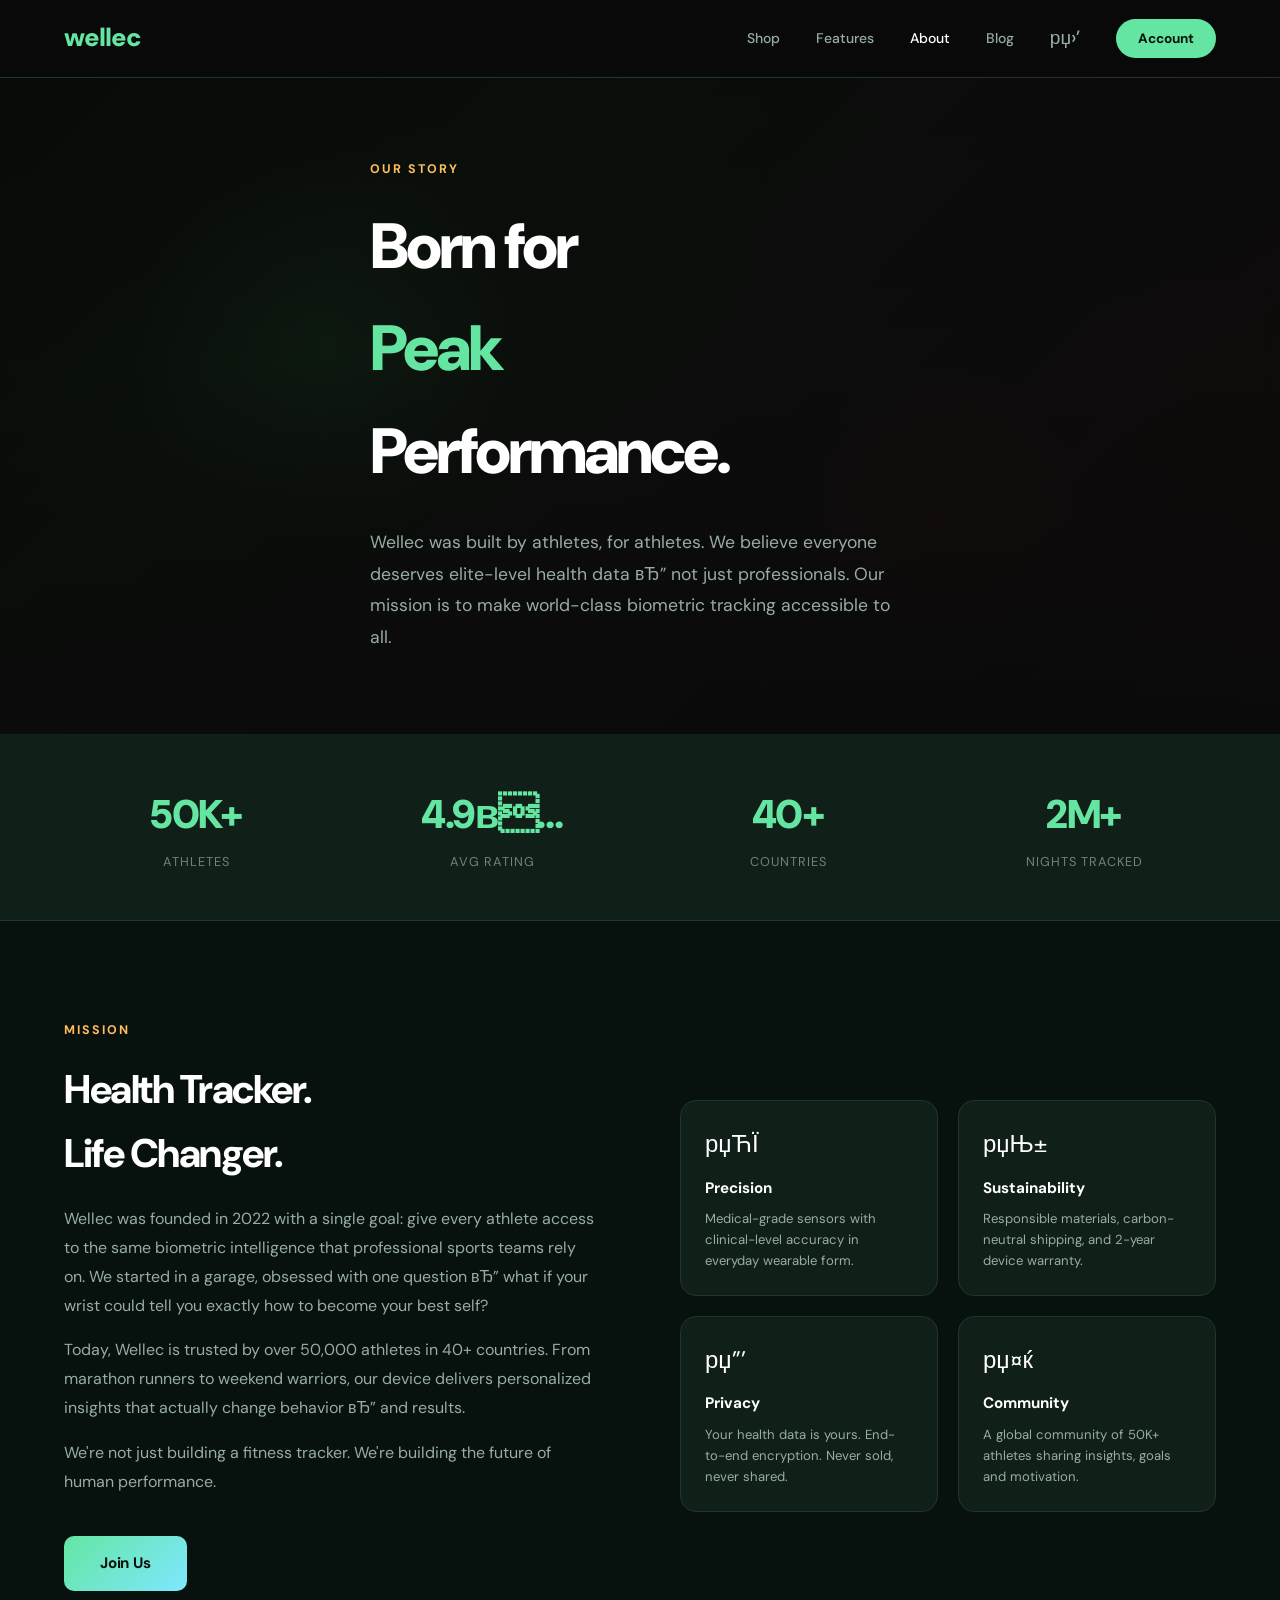
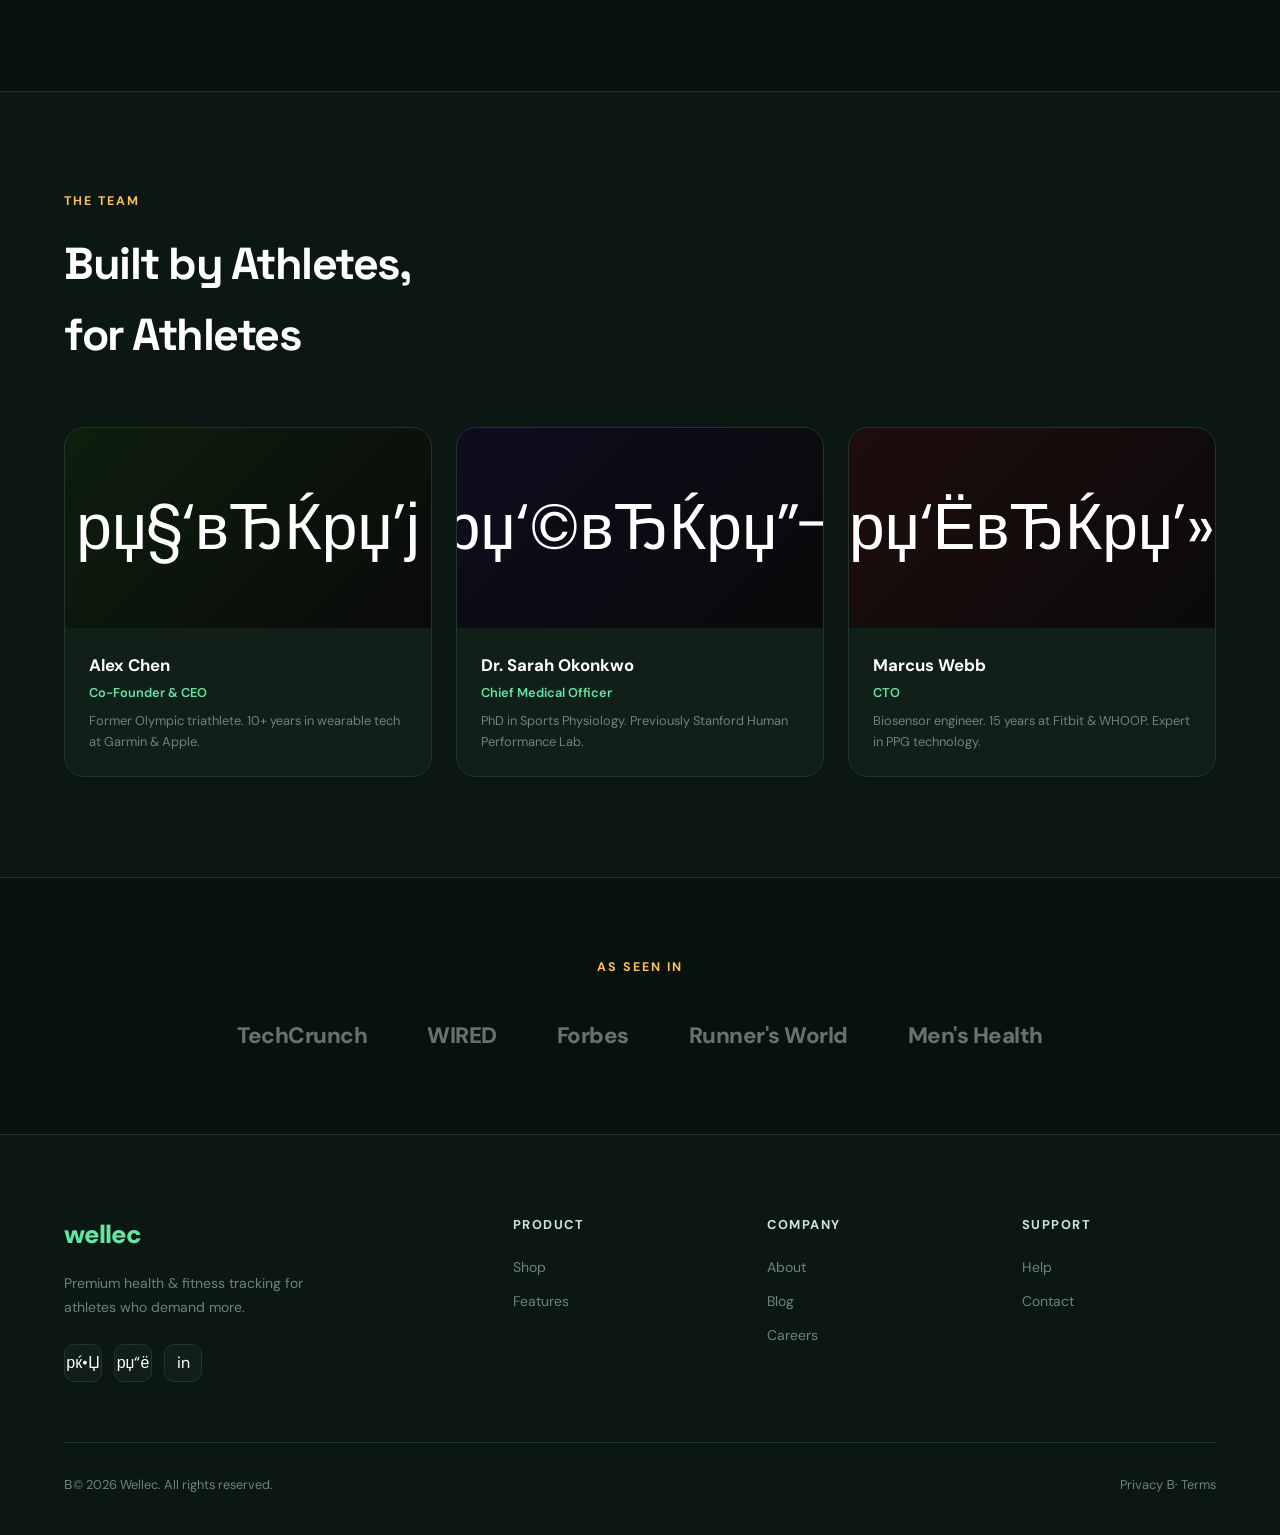
==== commit a8f3c196: "Rename branding to Wellec" ====
--- a/about.html
+++ b/about.html
@@ -3,19 +3,19 @@
 <head>
   <meta charset="UTF-8"/>
   <meta name="viewport" content="width=device-width, initial-scale=1.0"/>
-  <title>About – Wellex</title>
+  <title>About вЂ“ Wellec</title>
   <link rel="stylesheet" href="css/style.css"/>
 </head>
 <body>
 
 <nav>
-  <a class="nav-logo" href="index.html">wellex</a>
+  <a class="nav-logo" href="index.html">wellec</a>
   <div class="nav-links">
     <a href="shop.html">Shop</a>
     <a href="features.html">Features</a>
     <a href="about.html" class="active">About</a>
     <a href="#">Blog</a>
-    <a href="cart.html" class="nav-cart-icon" style="font-size:1.2rem;">🛒
+    <a href="cart.html" class="nav-cart-icon" style="font-size:1.2rem;">рџ›’
       <span class="cart-badge" style="display:none">0</span>
     </a>
     <a href="#" class="nav-account">Account</a>
@@ -34,7 +34,7 @@
     <div class="section-label">Our Story</div>
     <h1 class="about-hero-title">Born for<br/><span style="color:var(--green)">Peak</span><br/>Performance.</h1>
     <p class="about-hero-sub">
-      Wellex was built by athletes, for athletes. We believe everyone deserves elite-level health data —
+      Wellec was built by athletes, for athletes. We believe everyone deserves elite-level health data вЂ”
       not just professionals. Our mission is to make world-class biometric tracking accessible to all.
     </p>
   </div>
@@ -48,7 +48,7 @@
       <div style="font-size:0.8rem;color:var(--gray);text-transform:uppercase;letter-spacing:1px;margin-top:6px">Athletes</div>
     </div>
     <div>
-      <div style="font-size:2.5rem;font-weight:900;color:var(--green);letter-spacing:-1.5px">4.9★</div>
+      <div style="font-size:2.5rem;font-weight:900;color:var(--green);letter-spacing:-1.5px">4.9в…</div>
       <div style="font-size:0.8rem;color:var(--gray);text-transform:uppercase;letter-spacing:1px;margin-top:6px">Avg Rating</div>
     </div>
     <div>
@@ -68,13 +68,13 @@
     <div class="section-label">Mission</div>
     <h2 class="about-mission-title">Health Tracker.<br/>Life Changer.</h2>
     <p class="about-mission-text">
-      Wellex was founded in 2022 with a single goal: give every athlete access to the same
+      Wellec was founded in 2022 with a single goal: give every athlete access to the same
       biometric intelligence that professional sports teams rely on. We started in a garage,
-      obsessed with one question — what if your wrist could tell you exactly how to become your best self?
+      obsessed with one question вЂ” what if your wrist could tell you exactly how to become your best self?
     </p>
     <p class="about-mission-text">
-      Today, Wellex is trusted by over 50,000 athletes in 40+ countries. From marathon runners
-      to weekend warriors, our device delivers personalized insights that actually change behavior —
+      Today, Wellec is trusted by over 50,000 athletes in 40+ countries. From marathon runners
+      to weekend warriors, our device delivers personalized insights that actually change behavior вЂ”
       and results.
     </p>
     <p class="about-mission-text">
@@ -86,22 +86,22 @@
   <!-- Values -->
   <div class="about-values-grid">
     <div class="about-value-card">
-      <div class="about-value-icon">🎯</div>
+      <div class="about-value-icon">рџЋЇ</div>
       <div class="about-value-title">Precision</div>
       <div class="about-value-text">Medical-grade sensors with clinical-level accuracy in everyday wearable form.</div>
     </div>
     <div class="about-value-card">
-      <div class="about-value-icon">🌱</div>
+      <div class="about-value-icon">рџЊ±</div>
       <div class="about-value-title">Sustainability</div>
       <div class="about-value-text">Responsible materials, carbon-neutral shipping, and 2-year device warranty.</div>
     </div>
     <div class="about-value-card">
-      <div class="about-value-icon">🔒</div>
+      <div class="about-value-icon">рџ”’</div>
       <div class="about-value-title">Privacy</div>
       <div class="about-value-text">Your health data is yours. End-to-end encryption. Never sold, never shared.</div>
     </div>
     <div class="about-value-card">
-      <div class="about-value-icon">🤝</div>
+      <div class="about-value-icon">рџ¤ќ</div>
       <div class="about-value-title">Community</div>
       <div class="about-value-text">A global community of 50K+ athletes sharing insights, goals and motivation.</div>
     </div>
@@ -115,7 +115,7 @@
     <h2 class="section-title">Built by Athletes,<br/>for Athletes</h2>
     <div class="team-grid">
       <div class="team-card">
-        <div class="team-card-avatar" style="background:linear-gradient(135deg,#0D1F0D,#0A0A0A)">🧑‍💼</div>
+        <div class="team-card-avatar" style="background:linear-gradient(135deg,#0D1F0D,#0A0A0A)">рџ§‘вЂЌрџ’ј</div>
         <div class="team-card-info">
           <div class="team-card-name">Alex Chen</div>
           <div class="team-card-role">Co-Founder & CEO</div>
@@ -123,7 +123,7 @@
         </div>
       </div>
       <div class="team-card">
-        <div class="team-card-avatar" style="background:linear-gradient(135deg,#0D0D1F,#0A0A0A)">👩‍🔬</div>
+        <div class="team-card-avatar" style="background:linear-gradient(135deg,#0D0D1F,#0A0A0A)">рџ‘©вЂЌрџ”¬</div>
         <div class="team-card-info">
           <div class="team-card-name">Dr. Sarah Okonkwo</div>
           <div class="team-card-role">Chief Medical Officer</div>
@@ -131,7 +131,7 @@
         </div>
       </div>
       <div class="team-card">
-        <div class="team-card-avatar" style="background:linear-gradient(135deg,#1F0D0D,#0A0A0A)">👨‍💻</div>
+        <div class="team-card-avatar" style="background:linear-gradient(135deg,#1F0D0D,#0A0A0A)">рџ‘ЁвЂЌрџ’»</div>
         <div class="team-card-info">
           <div class="team-card-name">Marcus Webb</div>
           <div class="team-card-role">CTO</div>
@@ -161,11 +161,11 @@
   <div class="footer-inner">
     <div class="footer-top">
       <div>
-        <div class="footer-brand-logo">wellex</div>
+        <div class="footer-brand-logo">wellec</div>
         <p class="footer-brand-text">Premium health & fitness tracking for athletes who demand more.</p>
         <div class="footer-social">
-          <a class="social-btn" href="#">𝕏</a>
-          <a class="social-btn" href="#">📸</a>
+          <a class="social-btn" href="#">рќ•Џ</a>
+          <a class="social-btn" href="#">рџ“ё</a>
           <a class="social-btn" href="#">in</a>
         </div>
       </div>
@@ -193,8 +193,8 @@
       </div>
     </div>
     <div class="footer-bottom">
-      <span>© 2026 Wellex. All rights reserved.</span>
-      <span>Privacy · Terms</span>
+      <span>В© 2026 Wellec. All rights reserved.</span>
+      <span>Privacy В· Terms</span>
     </div>
   </div>
 </footer>
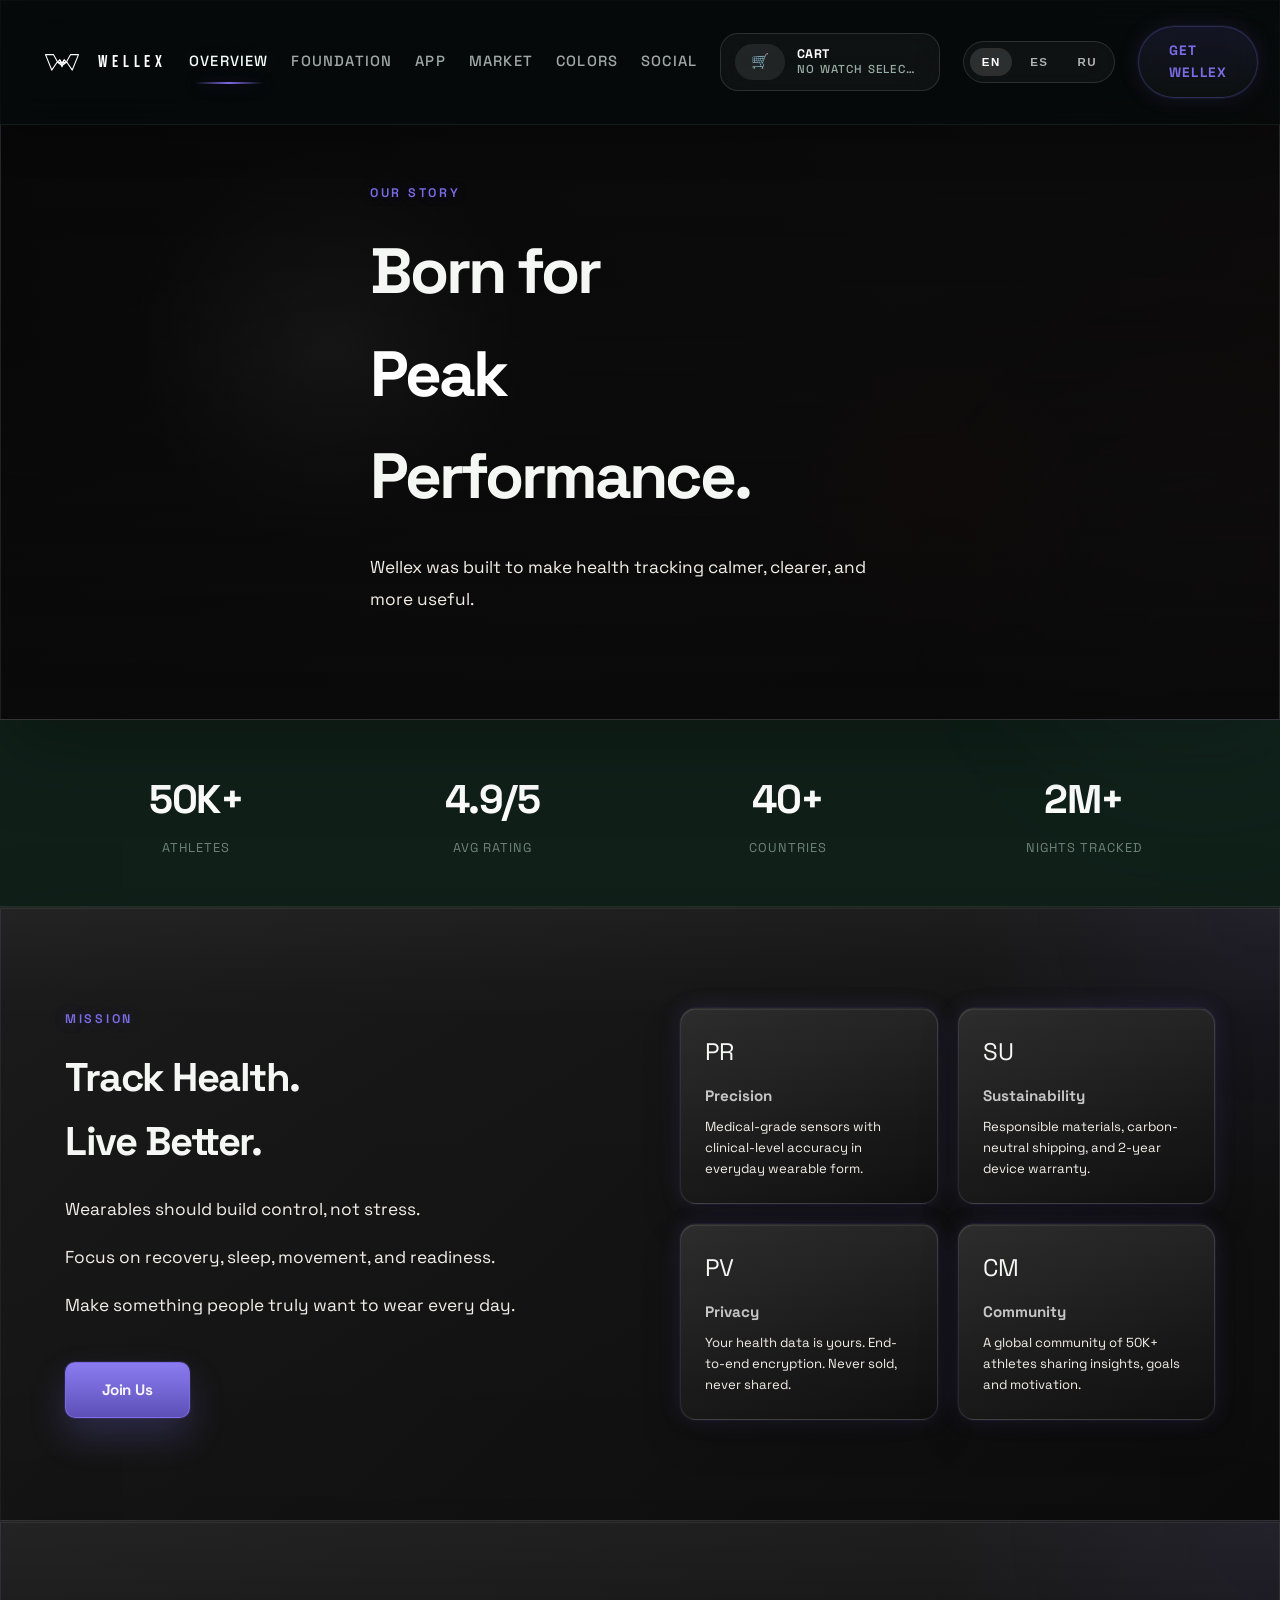
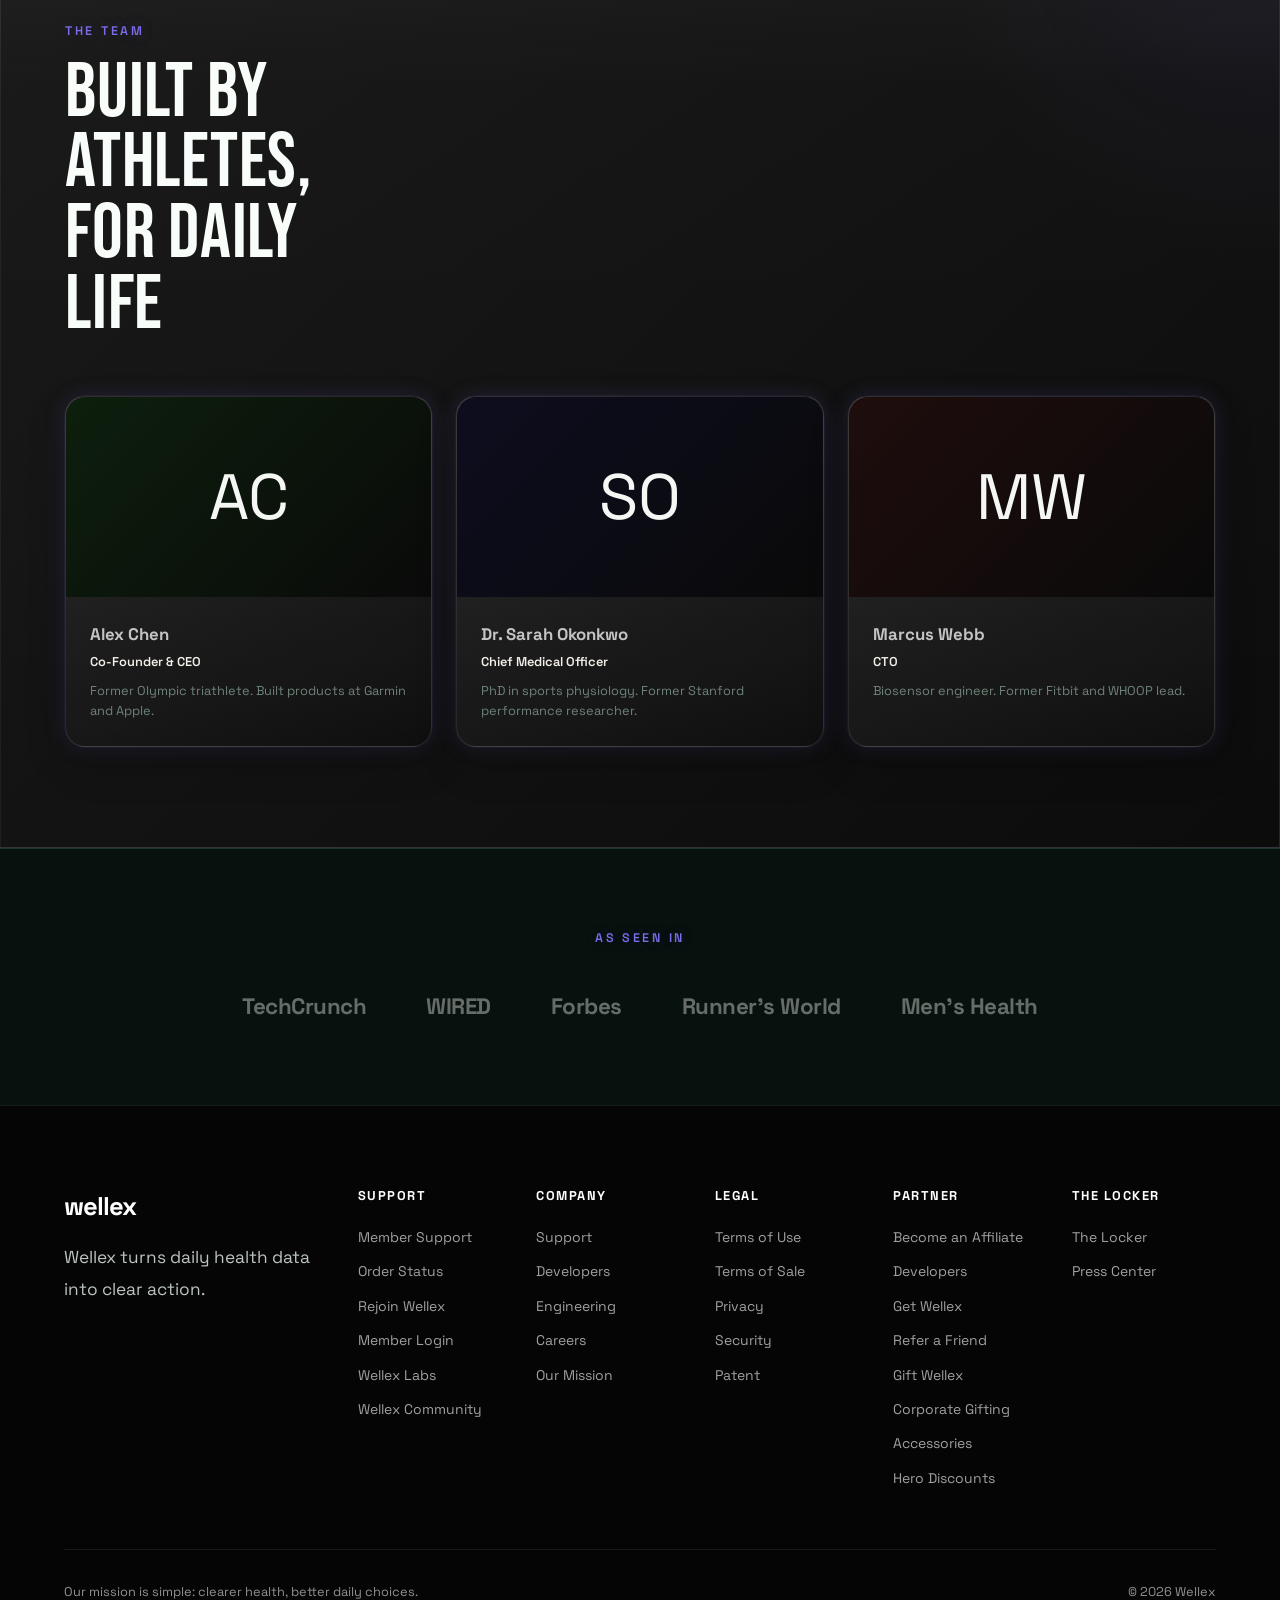
==== commit 343cee47: "Update Wellex website" ====
--- a/about.html
+++ b/about.html
@@ -3,146 +3,119 @@
 <head>
   <meta charset="UTF-8"/>
   <meta name="viewport" content="width=device-width, initial-scale=1.0"/>
-  <title>About вЂ“ Wellec</title>
+  <title>About - Wellex</title>
   <link rel="stylesheet" href="css/style.css"/>
 </head>
-<body>
+<body class="dashboard-home whoop-home topic-page">
+<div class="page-photo-backdrop" aria-hidden="true">
+  <img src="assets/wellex_front_back.jpg" alt="">
+</div>
 
-<nav>
-  <a class="nav-logo" href="index.html">wellec</a>
-  <div class="nav-links">
-    <a href="shop.html">Shop</a>
-    <a href="features.html">Features</a>
-    <a href="about.html" class="active">About</a>
-    <a href="#">Blog</a>
-    <a href="cart.html" class="nav-cart-icon" style="font-size:1.2rem;">рџ›’
-      <span class="cart-badge" style="display:none">0</span>
-    </a>
-    <a href="#" class="nav-account">Account</a>
-  </div>
-</nav>
+<header data-shared-header data-active-page="overview"></header>
 
-<!-- ABOUT HERO -->
 <div class="about-hero">
-  <div class="about-hero-img-placeholder" style="background:linear-gradient(135deg,#050A05 0%,#0A140A 30%,#0D0D0D 60%,#140A0A 100%)">
-    <!-- Decorative gradient shapes -->
-    <div style="position:absolute;top:20%;left:10%;width:400px;height:400px;background:radial-gradient(circle,rgba(74,222,128,0.08) 0%,transparent 70%);border-radius:50%"></div>
+  <div class="about-hero-img-placeholder" style="background:linear-gradient(135deg,#050505 0%,#0A0A0A 30%,#0D0D0D 60%,#140A0A 100%)">
+    <div style="position:absolute;top:20%;left:10%;width:400px;height:400px;background:radial-gradient(circle,rgba(255,255,255,0.08) 0%,transparent 70%);border-radius:50%"></div>
     <div style="position:absolute;bottom:10%;right:15%;width:300px;height:300px;background:radial-gradient(circle,rgba(122,21,21,0.1) 0%,transparent 70%);border-radius:50%"></div>
   </div>
   <div class="about-hero-bg"></div>
   <div class="about-hero-content">
     <div class="section-label">Our Story</div>
-    <h1 class="about-hero-title">Born for<br/><span style="color:var(--green)">Peak</span><br/>Performance.</h1>
+    <h1 class="about-hero-title">Born for<br/><span style="color:#ffffff">Peak</span><br/>Performance.</h1>
     <p class="about-hero-sub">
-      Wellec was built by athletes, for athletes. We believe everyone deserves elite-level health data вЂ”
-      not just professionals. Our mission is to make world-class biometric tracking accessible to all.
+      Wellex was built to make health tracking calmer, clearer, and more useful.
     </p>
   </div>
 </div>
 
-<!-- STATS BAR -->
 <div style="background:var(--dark-card);border-bottom:1px solid var(--dark-border);padding:48px 64px">
   <div style="max-width:1280px;margin:0 auto;display:grid;grid-template-columns:repeat(4,1fr);gap:32px;text-align:center">
     <div>
-      <div style="font-size:2.5rem;font-weight:900;color:var(--green);letter-spacing:-1.5px">50K+</div>
+      <div style="font-size:2.5rem;font-weight:900;color:#ffffff;letter-spacing:-1.5px">50K+</div>
       <div style="font-size:0.8rem;color:var(--gray);text-transform:uppercase;letter-spacing:1px;margin-top:6px">Athletes</div>
     </div>
     <div>
-      <div style="font-size:2.5rem;font-weight:900;color:var(--green);letter-spacing:-1.5px">4.9в…</div>
+      <div style="font-size:2.5rem;font-weight:900;color:#ffffff;letter-spacing:-1.5px">4.9/5</div>
       <div style="font-size:0.8rem;color:var(--gray);text-transform:uppercase;letter-spacing:1px;margin-top:6px">Avg Rating</div>
     </div>
     <div>
-      <div style="font-size:2.5rem;font-weight:900;color:var(--green);letter-spacing:-1.5px">40+</div>
+      <div style="font-size:2.5rem;font-weight:900;color:#ffffff;letter-spacing:-1.5px">40+</div>
       <div style="font-size:0.8rem;color:var(--gray);text-transform:uppercase;letter-spacing:1px;margin-top:6px">Countries</div>
     </div>
     <div>
-      <div style="font-size:2.5rem;font-weight:900;color:var(--green);letter-spacing:-1.5px">2M+</div>
+      <div style="font-size:2.5rem;font-weight:900;color:#ffffff;letter-spacing:-1.5px">2M+</div>
       <div style="font-size:0.8rem;color:var(--gray);text-transform:uppercase;letter-spacing:1px;margin-top:6px">Nights Tracked</div>
     </div>
   </div>
 </div>
 
-<!-- MISSION -->
 <div class="about-mission">
   <div>
     <div class="section-label">Mission</div>
-    <h2 class="about-mission-title">Health Tracker.<br/>Life Changer.</h2>
-    <p class="about-mission-text">
-      Wellec was founded in 2022 with a single goal: give every athlete access to the same
-      biometric intelligence that professional sports teams rely on. We started in a garage,
-      obsessed with one question вЂ” what if your wrist could tell you exactly how to become your best self?
-    </p>
-    <p class="about-mission-text">
-      Today, Wellec is trusted by over 50,000 athletes in 40+ countries. From marathon runners
-      to weekend warriors, our device delivers personalized insights that actually change behavior вЂ”
-      and results.
-    </p>
-    <p class="about-mission-text">
-      We're not just building a fitness tracker. We're building the future of human performance.
-    </p>
+    <h2 class="about-mission-title">Track Health.<br/>Live Better.</h2>
+    <p class="about-mission-text">Wearables should build control, not stress.</p>
+    <p class="about-mission-text">Focus on recovery, sleep, movement, and readiness.</p>
+    <p class="about-mission-text">Make something people truly want to wear every day.</p>
     <a href="shop.html" class="btn-primary" style="margin-top:24px;display:inline-block">Join Us</a>
   </div>
 
-  <!-- Values -->
   <div class="about-values-grid">
     <div class="about-value-card">
-      <div class="about-value-icon">рџЋЇ</div>
+      <div class="about-value-icon">PR</div>
       <div class="about-value-title">Precision</div>
       <div class="about-value-text">Medical-grade sensors with clinical-level accuracy in everyday wearable form.</div>
     </div>
     <div class="about-value-card">
-      <div class="about-value-icon">рџЊ±</div>
+      <div class="about-value-icon">SU</div>
       <div class="about-value-title">Sustainability</div>
       <div class="about-value-text">Responsible materials, carbon-neutral shipping, and 2-year device warranty.</div>
     </div>
     <div class="about-value-card">
-      <div class="about-value-icon">рџ”’</div>
+      <div class="about-value-icon">PV</div>
       <div class="about-value-title">Privacy</div>
       <div class="about-value-text">Your health data is yours. End-to-end encryption. Never sold, never shared.</div>
     </div>
     <div class="about-value-card">
-      <div class="about-value-icon">рџ¤ќ</div>
+      <div class="about-value-icon">CM</div>
       <div class="about-value-title">Community</div>
       <div class="about-value-text">A global community of 50K+ athletes sharing insights, goals and motivation.</div>
     </div>
   </div>
 </div>
 
-<!-- TEAM -->
 <div class="about-team-section">
   <div class="about-team-inner">
     <div class="section-label">The Team</div>
-    <h2 class="section-title">Built by Athletes,<br/>for Athletes</h2>
+    <h2 class="section-title">Built by Athletes,<br/>for Daily Life</h2>
     <div class="team-grid">
       <div class="team-card">
-        <div class="team-card-avatar" style="background:linear-gradient(135deg,#0D1F0D,#0A0A0A)">рџ§‘вЂЌрџ’ј</div>
+        <div class="team-card-avatar" style="background:linear-gradient(135deg,#0D1F0D,#0A0A0A)">AC</div>
         <div class="team-card-info">
           <div class="team-card-name">Alex Chen</div>
           <div class="team-card-role">Co-Founder & CEO</div>
-          <p style="font-size:0.8rem;color:var(--gray);margin-top:8px;line-height:1.6">Former Olympic triathlete. 10+ years in wearable tech at Garmin & Apple.</p>
+          <p style="font-size:0.8rem;color:var(--gray);margin-top:8px;line-height:1.6">Former Olympic triathlete. Built products at Garmin and Apple.</p>
         </div>
       </div>
       <div class="team-card">
-        <div class="team-card-avatar" style="background:linear-gradient(135deg,#0D0D1F,#0A0A0A)">рџ‘©вЂЌрџ”¬</div>
+        <div class="team-card-avatar" style="background:linear-gradient(135deg,#0D0D1F,#0A0A0A)">SO</div>
         <div class="team-card-info">
           <div class="team-card-name">Dr. Sarah Okonkwo</div>
           <div class="team-card-role">Chief Medical Officer</div>
-          <p style="font-size:0.8rem;color:var(--gray);margin-top:8px;line-height:1.6">PhD in Sports Physiology. Previously Stanford Human Performance Lab.</p>
+          <p style="font-size:0.8rem;color:var(--gray);margin-top:8px;line-height:1.6">PhD in sports physiology. Former Stanford performance researcher.</p>
         </div>
       </div>
       <div class="team-card">
-        <div class="team-card-avatar" style="background:linear-gradient(135deg,#1F0D0D,#0A0A0A)">рџ‘ЁвЂЌрџ’»</div>
+        <div class="team-card-avatar" style="background:linear-gradient(135deg,#1F0D0D,#0A0A0A)">MW</div>
         <div class="team-card-info">
           <div class="team-card-name">Marcus Webb</div>
           <div class="team-card-role">CTO</div>
-          <p style="font-size:0.8rem;color:var(--gray);margin-top:8px;line-height:1.6">Biosensor engineer. 15 years at Fitbit & WHOOP. Expert in PPG technology.</p>
+          <p style="font-size:0.8rem;color:var(--gray);margin-top:8px;line-height:1.6">Biosensor engineer. Former Fitbit and WHOOP lead.</p>
         </div>
       </div>
     </div>
   </div>
 </div>
 
-<!-- PRESS -->
 <div style="background:var(--dark);border-top:1px solid var(--dark-border);padding:80px 64px">
   <div style="max-width:1280px;margin:0 auto;text-align:center">
     <div class="section-label">As Seen In</div>
@@ -156,49 +129,9 @@
   </div>
 </div>
 
-<!-- FOOTER -->
-<footer>
-  <div class="footer-inner">
-    <div class="footer-top">
-      <div>
-        <div class="footer-brand-logo">wellec</div>
-        <p class="footer-brand-text">Premium health & fitness tracking for athletes who demand more.</p>
-        <div class="footer-social">
-          <a class="social-btn" href="#">рќ•Џ</a>
-          <a class="social-btn" href="#">рџ“ё</a>
-          <a class="social-btn" href="#">in</a>
-        </div>
-      </div>
-      <div>
-        <div class="footer-col-title">Product</div>
-        <div class="footer-col-links">
-          <a href="shop.html">Shop</a>
-          <a href="features.html">Features</a>
-        </div>
-      </div>
-      <div>
-        <div class="footer-col-title">Company</div>
-        <div class="footer-col-links">
-          <a href="about.html">About</a>
-          <a href="#">Blog</a>
-          <a href="#">Careers</a>
-        </div>
-      </div>
-      <div>
-        <div class="footer-col-title">Support</div>
-        <div class="footer-col-links">
-          <a href="#">Help</a>
-          <a href="#">Contact</a>
-        </div>
-      </div>
-    </div>
-    <div class="footer-bottom">
-      <span>В© 2026 Wellec. All rights reserved.</span>
-      <span>Privacy В· Terms</span>
-    </div>
-  </div>
-</footer>
+<footer data-shared-footer></footer>
 
 <script src="js/main.js"></script>
 </body>
 </html>
+
--- a/css/style.css
+++ b/css/style.css
@@ -1,9 +1,9 @@
-@import url('https://fonts.googleapis.com/css2?family=DM+Sans:wght@400;500;700;800&family=Space+Grotesk:wght@500;700&display=swap');
+@import url('https://fonts.googleapis.com/css2?family=Bebas+Neue&family=Space+Grotesk:wght@400;500;700&display=swap');
 
 :root {
-  --green: #64E6A2;
-  --green-dark: #2FCB7D;
-  --green-glow: rgba(100, 230, 162, 0.2);
+  --green: #0A0A0A;
+  --green-dark: #1A1A1A;
+  --green-glow: rgba(0, 0, 0, 0.28);
   --cyan: #7EE7FF;
   --cyan-deep: #3BA8D8;
   --amber: #FFBE5C;
@@ -26,12 +26,1356 @@
   --module-color: #1C1C1C;
 }
 
+/* --- WHOOP-LIKE PRODUCT PASS -------------------------------- */
+.dashboard-home.whoop-home {
+  background: #050505;
+  color: #f4f4f1;
+}
+
+.dashboard-home.whoop-home {
+  --wellex-site-accent-rgb: 123, 108, 231;
+  --wellex-site-accent: #7b6ce7;
+  --wellex-site-accent-strong: #8a7cf0;
+  --wellex-site-accent-soft: rgba(123, 108, 231, 0.16);
+  --wellex-site-accent-btn-start: #8a7cf0;
+  --wellex-site-accent-btn-end: #5e50b8;
+  --wellex-site-accent-text: #f5f4f7;
+}
+
+.dashboard-home.whoop-home[data-day-phase="morning"] {
+  --wellex-site-accent-rgb: 123, 108, 231;
+  --wellex-site-accent: #7b6ce7;
+  --wellex-site-accent-strong: #8a7cf0;
+  --wellex-site-accent-soft: rgba(123, 108, 231, 0.16);
+  --wellex-site-accent-btn-start: #8a7cf0;
+  --wellex-site-accent-btn-end: #5e50b8;
+  --wellex-site-accent-text: #f5f4f7;
+}
+
+.dashboard-home.whoop-home[data-day-phase="afternoon"] {
+  --wellex-site-accent-rgb: 123, 143, 255;
+  --wellex-site-accent: #7b8fff;
+  --wellex-site-accent-strong: #97a8ff;
+  --wellex-site-accent-soft: rgba(123, 143, 255, 0.16);
+  --wellex-site-accent-btn-start: #97a8ff;
+  --wellex-site-accent-btn-end: #7b6ce7;
+  --wellex-site-accent-text: #f5f4f7;
+}
+
+.dashboard-home.whoop-home[data-day-phase="evening"] {
+  --wellex-site-accent-rgb: 94, 80, 184;
+  --wellex-site-accent: #5e50b8;
+  --wellex-site-accent-strong: #7b6ce7;
+  --wellex-site-accent-soft: rgba(94, 80, 184, 0.18);
+  --wellex-site-accent-btn-start: #7b6ce7;
+  --wellex-site-accent-btn-end: #5e50b8;
+  --wellex-site-accent-text: #f5f4f7;
+}
+
+.dashboard-home.whoop-home[data-day-phase="night"] {
+  --wellex-site-accent-rgb: 245, 244, 247;
+  --wellex-site-accent: #f5f4f7;
+  --wellex-site-accent-strong: #ffffff;
+  --wellex-site-accent-soft: rgba(245, 244, 247, 0.16);
+  --wellex-site-accent-btn-start: #ffffff;
+  --wellex-site-accent-btn-end: #f5f4f7;
+  --wellex-site-accent-text: #111111;
+}
+
+.dashboard-home.whoop-home,
+.dashboard-home.whoop-home img,
+.dashboard-home.whoop-home h1,
+.dashboard-home.whoop-home h2,
+.dashboard-home.whoop-home h3,
+.dashboard-home.whoop-home h4,
+.dashboard-home.whoop-home h5,
+.dashboard-home.whoop-home h6,
+.dashboard-home.whoop-home p,
+.dashboard-home.whoop-home span,
+.dashboard-home.whoop-home a,
+.dashboard-home.whoop-home button,
+.dashboard-home.whoop-home li,
+.dashboard-home.whoop-home figure {
+  -webkit-user-select: none;
+  user-select: none;
+}
+
+.dashboard-home.whoop-home input,
+.dashboard-home.whoop-home textarea,
+.dashboard-home.whoop-home [contenteditable="true"] {
+  -webkit-user-select: text;
+  user-select: text;
+}
+
+.dashboard-home.whoop-home .page-photo-backdrop {
+  background: #050505;
+  opacity: 1;
+  filter: none;
+}
+
+.dashboard-home.whoop-home .page-photo-backdrop img {
+  display: none;
+}
+
+/* Shared fixed header for Overview, Foundation, App, Market, Colors, Social */
+.dashboard-home.whoop-home .dashboard-nav {
+  position: fixed;
+  top: 0;
+  left: 0;
+  right: 0;
+  z-index: 1200;
+}
+
+.dashboard-home.whoop-home .dashboard-nav {
+  padding: 26px 40px;
+  background: rgba(5, 5, 5, 0.96);
+  backdrop-filter: blur(18px);
+  border-bottom: 1px solid rgba(255,255,255,0.06);
+  box-shadow: none;
+}
+
+.dashboard-home.topic-page .dashboard-nav {
+  padding: 26px 40px;
+  background: rgba(5, 5, 5, 0.96);
+  backdrop-filter: blur(18px);
+  border-bottom: 1px solid rgba(255,255,255,0.06);
+  box-shadow: none;
+}
+
+.nav-logo-media {
+  display: inline-flex;
+  align-items: center;
+  gap: 14px;
+  min-height: 32px;
+  text-decoration: none;
+}
+
+.nav-logo-mark {
+  width: 44px;
+  height: 44px;
+  display: inline-flex;
+  align-items: center;
+  justify-content: center;
+  flex: 0 0 44px;
+}
+
+.nav-logo-mark img {
+  width: 100%;
+  height: 100%;
+  display: block;
+  object-fit: contain;
+}
+
+.nav-logo-word {
+  font-family: 'Bebas Neue', sans-serif;
+  font-size: 1.08rem;
+  font-weight: 400;
+  letter-spacing: 0.28em;
+  line-height: 1;
+  color: #ffffff;
+}
+
+.dashboard-home.whoop-home .dashboard-nav .nav-logo {
+  background: none;
+  color: #ffffff;
+  text-shadow: none;
+}
+
+.dashboard-home.topic-page .dashboard-nav .nav-logo {
+  background: none;
+  color: #ffffff;
+  text-shadow: none;
+}
+
+.dashboard-home.whoop-home .dashboard-nav .nav-links,
+.dashboard-home.topic-page .dashboard-nav .nav-links {
+  gap: clamp(16px, 1.8vw, 28px);
+}
+
+.dashboard-home.whoop-home .dashboard-nav .nav-links a {
+  color: rgba(255,255,255,0.62);
+  font-size: 0.92rem;
+  font-weight: 500;
+  letter-spacing: 0.08em;
+  text-transform: uppercase;
+  position: relative;
+  transition: color 0.2s ease, text-shadow 0.2s ease;
+}
+
+.dashboard-home.topic-page .dashboard-nav .nav-links a {
+  color: rgba(255,255,255,0.62);
+  font-size: 0.92rem;
+  font-weight: 500;
+  letter-spacing: 0.08em;
+  text-transform: uppercase;
+  position: relative;
+  transition: color 0.2s ease, text-shadow 0.2s ease;
+}
+
+.dashboard-home.whoop-home .dashboard-nav .nav-links a::after {
+  content: '';
+  position: absolute;
+  left: 50%;
+  bottom: -10px;
+  width: 68px;
+  height: 2px;
+  border-radius: 999px;
+  background: linear-gradient(90deg, rgba(255,255,255,0), rgba(255,255,255,0.96), rgba(255,255,255,0));
+  box-shadow: 0 0 16px rgba(255,255,255,0.28), 0 0 28px rgba(255,255,255,0.12);
+  transform: translateX(-50%) scaleX(0);
+  transform-origin: center;
+  opacity: 0;
+  transition: transform 0.22s ease, opacity 0.22s ease, box-shadow 0.22s ease;
+}
+
+.dashboard-home.topic-page .dashboard-nav .nav-links a::after {
+  content: '';
+  position: absolute;
+  left: 50%;
+  bottom: -10px;
+  width: 68px;
+  height: 2px;
+  border-radius: 999px;
+  background: linear-gradient(90deg, rgba(255,255,255,0), rgba(255,255,255,0.96), rgba(255,255,255,0));
+  box-shadow: 0 0 16px rgba(255,255,255,0.28), 0 0 28px rgba(255,255,255,0.12);
+  transform: translateX(-50%) scaleX(0);
+  transform-origin: center;
+  opacity: 0;
+  transition: transform 0.22s ease, opacity 0.22s ease, box-shadow 0.22s ease;
+}
+
+.dashboard-home.whoop-home .dashboard-nav .nav-links a:hover,
+.dashboard-home.whoop-home .dashboard-nav .nav-links a.active {
+  color: #ffffff;
+  text-shadow: 0 0 10px rgba(123, 108, 231, 0.32);
+}
+
+.dashboard-home.topic-page .dashboard-nav .nav-links a:hover,
+.dashboard-home.topic-page .dashboard-nav .nav-links a.active {
+  color: #ffffff;
+  text-shadow: 0 0 10px rgba(123, 108, 231, 0.32);
+}
+
+.dashboard-home.whoop-home .dashboard-nav .nav-links a:hover::after,
+.dashboard-home.whoop-home .dashboard-nav .nav-links a.active::after {
+  transform: translateX(-50%) scaleX(1);
+  opacity: 1;
+}
+
+.dashboard-home.topic-page .dashboard-nav .nav-links a:hover::after,
+.dashboard-home.topic-page .dashboard-nav .nav-links a.active::after {
+  transform: translateX(-50%) scaleX(1);
+  opacity: 1;
+}
+
+.dashboard-home.whoop-home .nav-account {
+  background: rgba(255,255,255,0.08) !important;
+  color: #ffffff !important;
+  border: 1px solid rgba(255,255,255,0.12);
+  border-radius: 999px;
+  padding: 13px 30px;
+  box-shadow: inset 0 1px 0 rgba(255,255,255,0.05);
+}
+
+.dashboard-home.topic-page .nav-account {
+  background: rgba(255,255,255,0.08) !important;
+  color: #ffffff !important;
+  border: 1px solid rgba(255,255,255,0.12);
+  border-radius: 999px;
+  padding: 13px 30px;
+  box-shadow: inset 0 1px 0 rgba(255,255,255,0.05);
+}
+
+.dashboard-home.whoop-home .nav-account:hover {
+  background: rgba(255,255,255,0.14) !important;
+}
+
+.dashboard-home.topic-page .nav-account:hover {
+  background: rgba(255,255,255,0.14) !important;
+}
+
+.dashboard-home.whoop-home .btn-primary {
+  background: #ffffff;
+  color: #050505;
+  border: 1px solid #ffffff;
+  box-shadow: none;
+}
+
+.dashboard-home.whoop-home .btn-primary:hover {
+  background: #e9e9e9;
+  border-color: #e9e9e9;
+  box-shadow: none;
+}
+
+.dashboard-home.whoop-home .btn-outline {
+  background: transparent;
+  color: #ffffff;
+  border-color: rgba(255,255,255,0.22);
+  box-shadow: none;
+}
+
+.dashboard-home.whoop-home .btn-outline:hover {
+  border-color: rgba(255,255,255,0.5);
+  background: rgba(255,255,255,0.05);
+}
+
+.dashboard-home.whoop-home .section-label,
+.dashboard-home.whoop-home .hero-badge,
+.dashboard-home.whoop-home .eyebrow,
+.dashboard-home.whoop-home .whoop-quote-kicker {
+  color: rgba(255,255,255,0.62);
+  font-size: 0.78rem;
+  font-weight: 600;
+  letter-spacing: 0.22em;
+  text-transform: uppercase;
+}
+
+.dashboard-home.whoop-home .hero-badge {
+  background: rgba(255,255,255,0.06);
+  border: 1px solid rgba(255,255,255,0.1);
+}
+
+.dashboard-home.whoop-home .hero-badge::before {
+  background: #ffffff;
+}
+
+.dashboard-home.whoop-home .dashboard-title,
+.dashboard-home.whoop-home .section-title,
+.dashboard-home.whoop-home .whoop-quote-wrap h2 {
+  font-family: 'Bebas Neue', sans-serif;
+  font-weight: 400;
+  letter-spacing: 0.01em;
+  line-height: 0.94;
+}
+
+.dashboard-home.whoop-home .dashboard-title {
+  max-width: 11ch;
+  font-size: clamp(4rem, 7.2vw, 7rem);
+  text-shadow: none;
+}
+
+.dashboard-home.whoop-home .section-title {
+  font-size: clamp(2.9rem, 5vw, 4.8rem);
+  max-width: 12ch;
+}
+
+.dashboard-home.whoop-home .dashboard-sub,
+.dashboard-home.whoop-home .section-sub,
+.dashboard-home.whoop-home p,
+.dashboard-home.whoop-home li {
+  font-family: 'Space Grotesk', sans-serif;
+  color: rgba(255,255,255,0.76);
+  font-size: 1.08rem;
+  line-height: 1.85;
+}
+
+.dashboard-home.whoop-home .watch-story-stage,
+.dashboard-home.whoop-home .wear-all-day-section,
+.dashboard-home.whoop-home .dashboard-hero,
+.dashboard-home.whoop-home .whoop-health-picture-section,
+.dashboard-home.whoop-home .whoop-guidance-section,
+.dashboard-home.whoop-home .whoop-insights-section,
+.dashboard-home.whoop-home .whoop-band-section,
+.dashboard-home.whoop-home .whoop-editorial-section,
+.dashboard-home.whoop-home .whoop-quote-section,
+.dashboard-home.whoop-home .whoop-split-section,
+.dashboard-home.whoop-home .whoop-app-section,
+.dashboard-home.whoop-home .whoop-market-section,
+.dashboard-home.whoop-home .home-colors-section,
+.dashboard-home.whoop-home .reviews-section,
+.dashboard-home.whoop-home .whoop-reference-section,
+.dashboard-home.whoop-home .whoop-social-section,
+.dashboard-home.whoop-home .whoop-cta-section {
+  background: transparent;
+  border: 0;
+  box-shadow: none;
+  border-radius: 0;
+}
+
+.dashboard-home.whoop-home .watch-story-stage {
+  display: grid;
+  grid-template-columns: minmax(0, 0.94fr) minmax(320px, 0.86fr);
+  gap: 36px;
+  align-items: start;
+  min-height: 100vh;
+}
+
+.watch-story-pin {
+  position: sticky;
+  top: 108px;
+}
+
+.watch-story-media-shell,
+.wear-video-shell,
+.whoop-device-card,
+.whoop-health-feature-media,
+.whoop-guidance-media,
+.whoop-insight-media,
+.whoop-market-media,
+.whoop-social-media,
+.whoop-reference-grid figure,
+.whoop-full-image,
+.whoop-editorial-media,
+.whoop-app-shot,
+.whoop-app-shot.large {
+  overflow: hidden;
+  border-radius: 32px;
+  background: #0a0a0a;
+  border: 1px solid rgba(255,255,255,0.08);
+}
+
+.watch-story-media-shell,
+.wear-video-shell {
+  min-height: 72vh;
+}
+
+.watch-story-video,
+.wear-video,
+.dashboard-hero-video {
+  width: 100%;
+  height: 100%;
+  object-fit: cover;
+  display: block;
+}
+
+.watch-story-overlay,
+.wear-video-overlay {
+  position: absolute;
+  inset: 0;
+  background: linear-gradient(180deg, rgba(0,0,0,0.04), rgba(0,0,0,0.54));
+}
+
+.watch-story-logo,
+.watch-story-caption,
+.wear-video-caption {
+  z-index: 2;
+}
+
+.watch-story-logo,
+.watch-story-caption {
+  position: absolute;
+}
+
+.watch-story-logo {
+  top: 24px;
+  width: 28px;
+}
+
+.watch-story-caption,
+.wear-video-caption {
+  bottom: 24px;
+}
+
+.watch-story-caption strong,
+.wear-video-caption strong {
+  display: block;
+  margin-top: 8px;
+  color: #ffffff;
+  font-size: 1.25rem;
+  line-height: 1.15;
+  max-width: 20ch;
+}
+
+.wear-video-caption {
+  position: static;
+  margin-top: 18px;
+  margin-left: auto;
+  max-width: 24rem;
+  text-align: right;
+  align-self: flex-end;
+}
+
+.wear-video-caption span,
+.wear-video-caption strong {
+  color: #111111;
+}
+
+.watch-story-rail,
+.wear-all-day-points,
+.whoop-guidance-steps,
+.whoop-mini-list,
+.whoop-social-pills,
+.whoop-audience-list,
+.whoop-insight-points {
+  display: grid;
+  gap: 14px;
+}
+
+.watch-story-card,
+.wear-point,
+.whoop-guidance-step,
+.whoop-band-card,
+.whoop-metric-card,
+.whoop-split-card,
+.whoop-hero-point,
+.whoop-floating-stat,
+.review-card,
+.reviews-summary {
+  background: rgba(255,255,255,0.03);
+  border: 1px solid rgba(255,255,255,0.08);
+  border-radius: 24px;
+  box-shadow: none;
+  backdrop-filter: blur(0);
+}
+
+.watch-story-card,
+.wear-point,
+.whoop-guidance-step,
+.whoop-band-card,
+.whoop-metric-card,
+.whoop-split-card {
+  padding: 24px;
+}
+
+.watch-story-card.is-active,
+.wear-point.is-active,
+.whoop-guidance-step.is-active,
+.whoop-insight-tab.is-active,
+.whoop-band-card:hover,
+.whoop-split-card:hover {
+  border-color: rgba(255,255,255,0.24);
+  background: rgba(255,255,255,0.06);
+}
+
+.dashboard-home.whoop-home .watch-story-card {
+  position: absolute;
+  top: 50%;
+  left: 50%;
+  width: min(42vw, 560px);
+  max-width: 520px;
+  padding: 28px 30px;
+  opacity: 0;
+  transform:
+    translate3d(-50%, calc(-50% + var(--story-card-y, 46px)), 0)
+    rotateX(var(--story-card-rotate, -18deg))
+    scale(var(--story-card-scale, 0.96));
+  background: linear-gradient(180deg, rgba(20,20,20,0.62), rgba(10,10,10,0.78));
+  border: 1px solid rgba(255,255,255,0.14);
+  backdrop-filter: blur(16px);
+  box-shadow: 0 24px 80px rgba(0,0,0,0.34);
+  transition: opacity 0.35s ease, transform 0.35s ease, border-color 0.35s ease, background 0.35s ease, box-shadow 0.35s ease, backdrop-filter 0.35s ease;
+}
+
+.dashboard-home.whoop-home .watch-story-card.is-visible {
+  opacity: var(--story-card-opacity, 0);
+}
+
+.dashboard-home.whoop-home .watch-story-card.is-active {
+  opacity: 1;
+  border-color: rgba(255,255,255,0.24);
+  background: linear-gradient(180deg, rgba(24,24,24,0.8), rgba(10,10,10,0.88));
+  box-shadow: 0 26px 90px rgba(0,0,0,0.42);
+}
+
+.wear-all-day-section {
+  display: grid;
+  grid-template-columns: minmax(0, 0.9fr) minmax(320px, 0.88fr);
+  gap: 36px;
+  align-items: center;
+}
+
+.wear-all-day-visual {
+  display: flex;
+  flex-direction: column;
+  justify-content: flex-end;
+  align-items: flex-end;
+  height: 100%;
+}
+
+.whoop-hero {
+  min-height: auto;
+  padding-left: 64px;
+  padding-right: 64px;
+}
+
+.whoop-hero::before,
+.whoop-hero::after,
+.dashboard-hero-media,
+.dashboard-hero-still {
+  display: none;
+}
+
+.whoop-hero-shell {
+  grid-template-columns: minmax(0, 1fr) minmax(340px, 0.88fr);
+  align-items: end;
+}
+
+.whoop-hero-visual {
+  display: grid;
+  gap: 16px;
+}
+
+.whoop-device-card img {
+  aspect-ratio: 4 / 5;
+}
+
+.whoop-hero-points {
+  display: grid;
+  grid-template-columns: repeat(3, minmax(0, 1fr));
+  gap: 14px;
+  margin-top: 28px;
+}
+
+.whoop-health-picture-showcase,
+.whoop-band-grid,
+.whoop-metric-row,
+.whoop-reference-grid {
+  display: grid;
+  grid-template-columns: repeat(3, minmax(0, 1fr));
+  gap: 18px;
+}
+
+.whoop-health-feature,
+.whoop-app-copy,
+.whoop-market-copy,
+.whoop-social-copy {
+  display: grid;
+  gap: 16px;
+}
+
+.whoop-health-feature-copy,
+.whoop-insight-copy,
+.whoop-guidance-copy {
+  padding-top: 14px;
+}
+
+.whoop-guidance-shell {
+  display: grid;
+  grid-template-columns: 320px minmax(0, 1fr);
+  gap: 20px;
+  align-items: start;
+}
+
+.whoop-guidance-step {
+  text-align: left;
+  cursor: pointer;
+}
+
+.whoop-guidance-step strong,
+.whoop-insight-copy h3,
+.whoop-health-feature-copy h3,
+.whoop-band-card h3,
+.whoop-split-card h3,
+.whoop-metric-card strong {
+  color: #ffffff;
+}
+
+.whoop-guidance-panel {
+  display: none;
+  grid-template-columns: minmax(280px, 0.9fr) minmax(0, 1fr);
+  gap: 20px;
+  padding: 0;
+  background: transparent;
+  border: 0;
+}
+
+.whoop-guidance-panel.is-active {
+  display: grid;
+}
+
+.whoop-insights-head {
+  margin-bottom: 38px;
+}
+
+.whoop-insight-tabs {
+  display: flex;
+  flex-wrap: wrap;
+  gap: 16px;
+  margin-top: 18px;
+  margin-bottom: 28px;
+}
+
+.whoop-insight-tab {
+  padding: 14px 24px;
+  border-radius: 999px;
+  border: 1px solid rgba(255,255,255,0.12);
+  background: rgba(255,255,255,0.04);
+  color: rgba(255,255,255,0.72);
+  font-size: 0.96rem;
+  font-weight: 600;
+  letter-spacing: 0.02em;
+  cursor: pointer;
+  transition: transform 0.2s ease, border-color 0.2s ease, background 0.2s ease, color 0.2s ease, box-shadow 0.2s ease;
+}
+
+.whoop-insight-tab:hover,
+.whoop-insight-tab.is-active {
+  transform: translateY(-2px) scale(1.03);
+}
+
+.whoop-insight-panel {
+  display: none;
+  grid-template-columns: minmax(280px, 0.88fr) minmax(0, 1fr);
+  gap: 20px;
+  align-items: center;
+}
+
+.whoop-insight-panel.is-active {
+  display: grid;
+}
+
+.whoop-editorial-grid,
+.whoop-market-grid,
+.whoop-social-grid {
+  display: grid;
+  grid-template-columns: minmax(0, 0.95fr) minmax(320px, 0.9fr);
+  gap: 28px;
+  align-items: center;
+}
+
+.whoop-editorial-section .section-title {
+  margin-bottom: 28px;
+}
+
+.whoop-editorial-section .section-sub {
+  margin-top: 0;
+}
+
+.whoop-split-grid,
+.whoop-app-grid {
+  display: grid;
+  grid-template-columns: repeat(2, minmax(0, 1fr));
+  gap: 18px;
+}
+
+.whoop-full-image,
+.whoop-market-media,
+.whoop-social-media,
+.whoop-editorial-media {
+  margin-top: 24px;
+}
+
+.whoop-quote-wrap {
+  max-width: 920px;
+  margin: 0 auto;
+  text-align: center;
+}
+
+.whoop-quote-wrap h2 {
+  font-size: clamp(3rem, 7vw, 6rem);
+  margin: 22px 0 40px;
+}
+
+.whoop-cta-shell {
+  display: grid;
+  grid-template-columns: minmax(0, 1fr) auto;
+  gap: 22px;
+  align-items: end;
+  padding: 36px;
+  border-radius: 28px;
+  background: rgba(255,255,255,0.04);
+  border: 1px solid rgba(255,255,255,0.1);
+}
+
+.whoop-cta-actions {
+  display: flex;
+  gap: 12px;
+  flex-wrap: wrap;
+  justify-content: flex-end;
+}
+
+@media (max-width: 1024px) {
+  .dashboard-home.whoop-home .watch-story-stage,
+  .dashboard-home.whoop-home .wear-all-day-section,
+  .dashboard-home.whoop-home .whoop-hero-shell,
+  .dashboard-home.whoop-home .whoop-guidance-shell,
+  .dashboard-home.whoop-home .whoop-guidance-panel,
+  .dashboard-home.whoop-home .whoop-insight-panel,
+  .dashboard-home.whoop-home .whoop-editorial-grid,
+  .dashboard-home.whoop-home .whoop-market-grid,
+  .dashboard-home.whoop-home .whoop-social-grid,
+  .dashboard-home.whoop-home .whoop-cta-shell {
+    grid-template-columns: 1fr;
+  }
+
+.dashboard-home.whoop-home .whoop-health-picture-showcase,
+.dashboard-home.whoop-home .whoop-band-grid,
+.dashboard-home.whoop-home .whoop-metric-row,
+.dashboard-home.whoop-home .whoop-reference-grid,
+.dashboard-home.whoop-home .whoop-hero-points,
+  .dashboard-home.whoop-home .whoop-split-grid,
+  .dashboard-home.whoop-home .whoop-app-grid {
+    grid-template-columns: 1fr 1fr;
+  }
+
+  .watch-story-pin {
+    position: static;
+  }
+}
+
+@media (max-width: 720px) {
+  .dashboard-home.whoop-home .dashboard-nav {
+    padding: 16px 18px;
+  }
+
+  .dashboard-home.whoop-home .dashboard-hero,
+  .dashboard-home.whoop-home .watch-story-stage,
+  .dashboard-home.whoop-home .wear-all-day-section,
+  .dashboard-home.whoop-home .whoop-health-picture-section,
+  .dashboard-home.whoop-home .whoop-guidance-section,
+  .dashboard-home.whoop-home .whoop-insights-section,
+  .dashboard-home.whoop-home .whoop-band-section,
+  .dashboard-home.whoop-home .whoop-editorial-section,
+  .dashboard-home.whoop-home .whoop-quote-section,
+  .dashboard-home.whoop-home .whoop-split-section,
+  .dashboard-home.whoop-home .whoop-app-section,
+  .dashboard-home.whoop-home .whoop-market-section,
+  .dashboard-home.whoop-home .home-colors-section,
+  .dashboard-home.whoop-home .reviews-section,
+  .dashboard-home.whoop-home .whoop-reference-section,
+  .dashboard-home.whoop-home .whoop-social-section,
+  .dashboard-home.whoop-home .whoop-cta-section {
+    padding-left: 20px;
+    padding-right: 20px;
+  }
+
+  .dashboard-home.whoop-home .whoop-health-picture-showcase,
+  .dashboard-home.whoop-home .whoop-band-grid,
+  .dashboard-home.whoop-home .whoop-metric-row,
+  .dashboard-home.whoop-home .whoop-reference-grid,
+  .dashboard-home.whoop-home .whoop-hero-points,
+  .dashboard-home.whoop-home .whoop-split-grid,
+  .dashboard-home.whoop-home .whoop-app-grid {
+    grid-template-columns: 1fr;
+  }
+}
+
+/* --- WELLEX WHOOP-STYLE HOME -------------------------------- */
+.whoop-home {
+  background:
+    radial-gradient(circle at top right, rgba(0, 0, 0, 0.18), transparent 28%),
+    radial-gradient(circle at top left, rgba(126, 231, 255, 0.06), transparent 24%),
+    #050807;
+  color: #f4f7f5;
+}
+
+.whoop-backdrop {
+  position: fixed;
+  inset: 0;
+  pointer-events: none;
+  background:
+    linear-gradient(180deg, rgba(0, 0, 0, 0.08), rgba(0, 0, 0, 0.6)),
+    radial-gradient(circle at 20% 20%, rgba(0, 0, 0, 0.14), transparent 24%);
+}
+
+.whoop-nav {
+  padding: 18px 40px;
+  background: rgba(4, 7, 6, 0.84);
+  border-bottom: 1px solid rgba(255, 255, 255, 0.08);
+}
+
+.whoop-nav .nav-logo {
+  font-family: 'Space Grotesk', sans-serif;
+  text-transform: lowercase;
+  color: #effaf3;
+}
+
+.whoop-nav .nav-links {
+  gap: 24px;
+  flex-wrap: wrap;
+}
+
+.whoop-nav .nav-links a {
+  position: relative;
+  padding: 8px 0;
+  color: rgba(255, 255, 255, 0.62);
+  font-size: 0.82rem;
+  letter-spacing: 0.08em;
+  text-transform: uppercase;
+}
+
+.whoop-nav .nav-links a::after {
+  content: '';
+  position: absolute;
+  left: 0;
+  right: 0;
+  bottom: -4px;
+  height: 2px;
+  transform: scaleX(0);
+  transform-origin: center;
+  background: linear-gradient(90deg, rgba(24, 24, 24, 0.45), rgba(0, 0, 0, 1), rgba(88, 88, 88, 0.42));
+  transition: transform 0.22s ease;
+}
+
+.whoop-nav .nav-links a:hover,
+.whoop-nav .nav-links a.active {
+  color: #ffffff;
+}
+
+.whoop-nav .nav-links a:hover::after,
+.whoop-nav .nav-links a.active::after {
+  transform: scaleX(1);
+}
+
+.watch-story-stage,
+.wear-all-day-section,
+.whoop-health-picture-section,
+.whoop-guidance-section,
+.whoop-insights-section,
+.whoop-band-section,
+.whoop-editorial-section,
+.whoop-quote-section,
+.whoop-split-section,
+.whoop-app-section,
+.whoop-market-section,
+.whoop-reference-section,
+.whoop-social-section,
+.whoop-cta-section,
+.whoop-footer {
+  position: relative;
+  z-index: 1;
+  max-width: 1280px;
+  margin: 0 auto;
+  padding-left: 64px;
+  padding-right: 64px;
+}
+
+.watch-story-stage {
+  min-height: 100vh;
+  display: grid;
+  grid-template-columns: minmax(0, 1.02fr) minmax(420px, 0.98fr);
+  gap: 60px;
+  align-items: center;
+  padding-top: 130px;
+  padding-bottom: 96px;
+}
+
+.watch-story-copy h1 {
+  font-family: 'Space Grotesk', sans-serif;
+  font-size: clamp(3.2rem, 6vw, 6rem);
+  line-height: 0.96;
+  letter-spacing: -0.06em;
+  max-width: 11ch;
+  margin-bottom: 24px;
+}
+
+.watch-story-copy p {
+  max-width: 640px;
+  color: rgba(244, 247, 245, 0.74);
+  font-size: 1.03rem;
+}
+
+.story-metrics {
+  display: grid;
+  grid-template-columns: repeat(3, minmax(0, 1fr));
+  gap: 16px;
+  margin-top: 32px;
+}
+
+.story-metric {
+  padding: 18px 18px 16px;
+  border-radius: 18px;
+  background: rgba(255, 255, 255, 0.04);
+  border: 1px solid rgba(255, 255, 255, 0.07);
+}
+
+.story-metric span {
+  display: block;
+  margin-bottom: 8px;
+  color: rgba(255, 255, 255, 0.52);
+  font-size: 0.76rem;
+  text-transform: uppercase;
+  letter-spacing: 0.14em;
+}
+
+.story-video-shell {
+  position: relative;
+  overflow: hidden;
+  min-height: 680px;
+  border-radius: 32px;
+  background: #0a110d;
+  border: 1px solid rgba(255, 255, 255, 0.08);
+  box-shadow: 0 24px 80px rgba(0, 0, 0, 0.35);
+}
+
+.story-video {
+  width: 100%;
+  height: 100%;
+  object-fit: cover;
+  display: block;
+}
+
+.story-floating-card {
+  position: absolute;
+  right: 24px;
+  bottom: 24px;
+  padding: 18px 18px 16px;
+  border-radius: 18px;
+  background: rgba(6, 10, 8, 0.72);
+  backdrop-filter: blur(20px);
+  border: 1px solid rgba(255, 255, 255, 0.08);
+}
+
+.story-floating-card span,
+.whoop-hero-sidecard span {
+  display: block;
+  margin-bottom: 8px;
+  color: rgba(255, 255, 255, 0.56);
+  font-size: 0.74rem;
+  letter-spacing: 0.12em;
+  text-transform: uppercase;
+}
+
+.wear-all-day-section,
+.whoop-health-picture-section,
+.whoop-guidance-section,
+.whoop-insights-section,
+.whoop-band-section,
+.whoop-editorial-section,
+.whoop-split-section,
+.whoop-app-section,
+.whoop-market-section,
+.whoop-reference-section,
+.whoop-social-section,
+.whoop-cta-section {
+  padding-top: 88px;
+  padding-bottom: 88px;
+}
+
+.wear-point-grid,
+.whoop-health-grid,
+.whoop-market-grid {
+  display: grid;
+  gap: 22px;
+}
+
+.wear-point-grid {
+  grid-template-columns: repeat(3, minmax(0, 1fr));
+  margin-top: 34px;
+}
+
+.wear-point-card {
+  padding: 28px;
+  border-radius: 24px;
+  background: rgba(255, 255, 255, 0.035);
+  border: 1px solid rgba(255, 255, 255, 0.07);
+  color: rgba(255, 255, 255, 0.68);
+  transition: transform 0.22s ease, border-color 0.22s ease, background 0.22s ease;
+}
+
+.wear-point-card.is-active,
+.wear-point-card:hover {
+  transform: translateY(-4px);
+  border-color: rgba(0, 0, 0, 0.55);
+  background: rgba(0, 0, 0, 0.16);
+  color: #ffffff;
+}
+
+.whoop-hero {
+  padding-top: 20px;
+}
+
+.whoop-hero-shell {
+  gap: 52px;
+}
+
+.whoop-hero-media {
+  position: relative;
+  display: grid;
+  gap: 18px;
+}
+
+.whoop-device-photo {
+  overflow: hidden;
+  border-radius: 28px;
+  background: rgba(255, 255, 255, 0.04);
+  border: 1px solid rgba(255, 255, 255, 0.07);
+}
+
+.whoop-device-photo img,
+.whoop-health-card img,
+.whoop-band-figure img,
+.whoop-editorial-grid img,
+.whoop-split-art img,
+.whoop-app-preview img,
+.whoop-market-card img,
+.whoop-social-figure img {
+  display: block;
+  width: 100%;
+  height: auto;
+}
+
+.whoop-hero-sidecard {
+  max-width: 300px;
+  margin-left: auto;
+  padding: 20px;
+  border-radius: 20px;
+  background: rgba(255, 255, 255, 0.04);
+  border: 1px solid rgba(255, 255, 255, 0.07);
+}
+
+.whoop-section-head,
+.whoop-guidance-copy,
+.whoop-market-copy,
+.whoop-reference-copy {
+  max-width: 760px;
+  margin-bottom: 32px;
+}
+
+.whoop-health-grid {
+  grid-template-columns: repeat(4, minmax(0, 1fr));
+}
+
+.whoop-health-card,
+.whoop-market-card,
+.whoop-app-preview,
+.whoop-band-figure,
+.whoop-social-figure,
+.whoop-split-art,
+.whoop-editorial-grid figure {
+  overflow: hidden;
+  border-radius: 26px;
+  background: rgba(255, 255, 255, 0.04);
+  border: 1px solid rgba(255, 255, 255, 0.08);
+}
+
+.whoop-health-card {
+  padding: 18px;
+}
+
+.whoop-health-card h3,
+.wear-point-card h3 {
+  margin: 16px 0 8px;
+  font-size: 1.12rem;
+}
+
+.whoop-health-card p,
+.wear-point-card p,
+.whoop-guidance-panel p,
+.whoop-app-copy p {
+  color: rgba(255, 255, 255, 0.68);
+}
+
+.whoop-guidance-shell,
+.whoop-insights-shell {
+  display: grid;
+  grid-template-columns: 260px minmax(0, 1fr);
+  gap: 28px;
+  align-items: start;
+}
+
+.whoop-guidance-tabs,
+.whoop-insight-list {
+  display: grid;
+  gap: 12px;
+}
+
+.whoop-tab,
+.whoop-insight-item {
+  width: 100%;
+  text-align: left;
+  padding: 16px 18px;
+  border: 1px solid rgba(255, 255, 255, 0.08);
+  border-radius: 18px;
+  background: rgba(255, 255, 255, 0.03);
+  color: rgba(255, 255, 255, 0.65);
+  cursor: pointer;
+  transition: all 0.2s ease;
+}
+
+.whoop-tab.is-active,
+.whoop-insight-item.is-active,
+.whoop-tab:hover,
+.whoop-insight-item:hover {
+  color: #ffffff;
+  border-color: rgba(0, 0, 0, 0.52);
+  background: rgba(0, 0, 0, 0.15);
+}
+
+.whoop-guidance-panel,
+.whoop-insight-panel {
+  display: none;
+  padding: 28px;
+  min-height: 190px;
+  border-radius: 26px;
+  background: linear-gradient(180deg, rgba(255, 255, 255, 0.045), rgba(255, 255, 255, 0.02));
+  border: 1px solid rgba(255, 255, 255, 0.08);
+}
+
+.whoop-guidance-panel.is-active,
+.whoop-insight-panel.is-active {
+  display: block;
+}
+
+.whoop-guidance-panel h3 {
+  font-family: 'Space Grotesk', sans-serif;
+  font-size: 2rem;
+  line-height: 1.02;
+  letter-spacing: -0.04em;
+  max-width: 15ch;
+  margin-bottom: 16px;
+}
+
+.whoop-band-grid,
+.whoop-editorial-grid,
+.whoop-social-grid,
+.whoop-split-section,
+.whoop-app-grid {
+  display: grid;
+  gap: 28px;
+}
+
+.whoop-band-grid,
+.whoop-editorial-grid,
+.whoop-social-grid,
+.whoop-split-section {
+  grid-template-columns: repeat(2, minmax(0, 1fr));
+  align-items: center;
+}
+
+.whoop-quote-section {
+  padding-top: 32px;
+  padding-bottom: 32px;
+  text-align: center;
+}
+
+.whoop-quote-section blockquote {
+  max-width: 760px;
+  margin: 0 auto;
+  font-family: 'Space Grotesk', sans-serif;
+  font-size: clamp(2rem, 4vw, 3.5rem);
+  line-height: 1.05;
+  letter-spacing: -0.05em;
+}
+
+.whoop-app-grid {
+  grid-template-columns: 300px 300px minmax(0, 1fr);
+  align-items: start;
+}
+
+.whoop-app-copy {
+  padding: 24px;
+  border-radius: 24px;
+  background: rgba(255, 255, 255, 0.035);
+  border: 1px solid rgba(255, 255, 255, 0.07);
+}
+
+.whoop-app-actions {
+  display: flex;
+  gap: 14px;
+  flex-wrap: wrap;
+  margin-top: 24px;
+}
+
+.whoop-market-grid {
+  grid-template-columns: repeat(2, minmax(0, 1fr));
+}
+
+.whoop-colors-grid {
+  margin-top: 24px;
+}
+
+.whoop-reference-section {
+  padding-top: 40px;
+  padding-bottom: 40px;
+}
+
+.whoop-cta-section {
+  padding-bottom: 110px;
+}
+
+.whoop-cta-shell {
+  padding: 38px;
+  border-radius: 28px;
+  background: linear-gradient(135deg, rgba(0, 0, 0, 0.24), rgba(54, 54, 54, 0.14));
+  border: 1px solid rgba(0, 0, 0, 0.32);
+}
+
+.whoop-footer {
+  display: flex;
+  align-items: center;
+  justify-content: space-between;
+  gap: 16px;
+  padding-top: 24px;
+  padding-bottom: 48px;
+  color: rgba(255, 255, 255, 0.58);
+  font-size: 0.9rem;
+}
+
+@media (max-width: 1080px) {
+  .watch-story-stage,
+  .wear-all-day-section,
+  .whoop-health-picture-section,
+  .whoop-guidance-section,
+  .whoop-insights-section,
+  .whoop-band-section,
+  .whoop-editorial-section,
+  .whoop-split-section,
+  .whoop-app-section,
+  .whoop-market-section,
+  .whoop-reference-section,
+  .whoop-social-section,
+  .whoop-cta-section,
+  .whoop-footer {
+    padding-left: 28px;
+    padding-right: 28px;
+  }
+
+  .watch-story-stage,
+  .whoop-band-grid,
+  .whoop-editorial-grid,
+  .whoop-social-grid,
+  .whoop-split-section,
+  .whoop-app-grid,
+  .whoop-guidance-shell,
+  .whoop-insights-shell {
+    grid-template-columns: 1fr;
+  }
+
+  .wear-point-grid,
+  .whoop-health-grid,
+  .whoop-market-grid {
+    grid-template-columns: repeat(2, minmax(0, 1fr));
+  }
+
+  .story-video-shell {
+    min-height: 520px;
+  }
+}
+
+@media (max-width: 720px) {
+  .whoop-nav {
+    padding: 16px 18px;
+  }
+
+  .whoop-nav .nav-links {
+    gap: 14px;
+  }
+
+  .watch-story-stage {
+    padding-top: 116px;
+    gap: 28px;
+  }
+
+  .story-metrics,
+  .wear-point-grid,
+  .whoop-health-grid,
+  .whoop-market-grid {
+    grid-template-columns: 1fr;
+  }
+
+  .story-video-shell {
+    min-height: 380px;
+  }
+
+  .watch-story-copy h1,
+  .whoop-guidance-panel h3,
+  .whoop-quote-section blockquote {
+    max-width: none;
+  }
+
+  .whoop-footer {
+    flex-direction: column;
+    align-items: flex-start;
+  }
+}
+
 * { margin: 0; padding: 0; box-sizing: border-box; }
 
 html { scroll-behavior: smooth; }
 
 body {
-  font-family: 'DM Sans', sans-serif;
+  font-family: 'Space Grotesk', sans-serif;
   background: var(--dark);
   color: var(--white);
   line-height: 1.6;
@@ -40,7 +1384,7 @@
 
 a { text-decoration: none; color: inherit; }
 
-/* ─── NAVBAR ─────────────────────────────────────────────── */
+/* --- NAVBAR ----------------------------------------------- */
 nav {
   position: fixed;
   top: 0; left: 0; right: 0;
@@ -57,14 +1401,98 @@
 .nav-logo {
   font-size: 1.6rem;
   font-weight: 900;
-  color: var(--green);
+  color: var(--white);
   letter-spacing: -1px;
+  line-height: 1;
+  text-decoration: none;
 }
 
 .nav-links {
   display: flex;
   gap: 36px;
   align-items: center;
+}
+
+.nav-cart-wrap {
+  position: relative;
+  display: flex;
+  align-items: center;
+}
+
+.nav-language-switcher {
+  display: inline-flex;
+  align-items: center;
+  gap: 6px;
+  padding: 6px;
+  border: 1px solid rgba(255,255,255,0.12);
+  border-radius: 999px;
+  background: rgba(255,255,255,0.04);
+  backdrop-filter: blur(18px);
+}
+
+.nav-language-button {
+  border: 0;
+  border-radius: 999px;
+  padding: 8px 10px;
+  min-width: 42px;
+  background: transparent;
+  color: rgba(255,255,255,0.68);
+  font-size: 0.72rem;
+  font-weight: 700;
+  letter-spacing: 0.12em;
+  cursor: pointer;
+  transition: background 0.2s ease, color 0.2s ease, transform 0.2s ease;
+}
+
+.nav-language-button:hover {
+  color: #ffffff;
+  transform: translateY(-1px);
+}
+
+.nav-language-button.is-active {
+  background: rgba(255,255,255,0.12);
+  color: #ffffff;
+}
+
+.nav-language-button:disabled {
+  cursor: wait;
+  opacity: 0.72;
+}
+
+.nav-cart-link {
+  position: relative;
+  display: flex;
+  align-items: center;
+  gap: 12px;
+  padding: 10px 14px;
+  min-width: 220px;
+  border: 1px solid rgba(255,255,255,0.12);
+  border-radius: 18px;
+  background: rgba(255,255,255,0.04);
+  backdrop-filter: blur(18px);
+}
+
+.nav-cart-copy {
+  display: flex;
+  flex-direction: column;
+  gap: 2px;
+  line-height: 1.1;
+}
+
+.nav-cart-copy strong {
+  font-size: 0.78rem;
+  color: var(--white);
+  font-weight: 700;
+  letter-spacing: 0.02em;
+}
+
+.nav-cart-copy small {
+  font-size: 0.72rem;
+  color: var(--light-gray);
+  white-space: nowrap;
+  overflow: hidden;
+  text-overflow: ellipsis;
+  max-width: 124px;
 }
 
 .nav-links a {
@@ -78,8 +1506,8 @@
 .nav-links a.active { color: var(--white); }
 
 .nav-account {
-  background: var(--green) !important;
-  color: var(--dark) !important;
+  background: #ffffff !important;
+  color: #0a0a0a !important;
   font-weight: 700 !important;
   padding: 9px 22px;
   border-radius: 24px;
@@ -88,20 +1516,33 @@
 }
 
 .nav-account:hover {
-  background: var(--green-dark) !important;
+  background: #e9e9e9 !important;
   transform: translateY(-1px);
 }
 
 .nav-cart-icon {
   position: relative;
   cursor: pointer;
+  display: inline-flex;
+  align-items: center;
+  justify-content: center;
+  min-width: 50px;
+  height: 36px;
+  padding: 0 12px;
+  border-radius: 999px;
+  background: rgba(255,255,255,0.08);
+  color: var(--white);
+  font-size: 0.92rem;
+  font-weight: 700;
+  letter-spacing: 0.04em;
+  text-transform: uppercase;
 }
 
 .cart-badge {
   position: absolute;
   top: -6px; right: -8px;
-  background: var(--green);
-  color: var(--dark);
+  background: #ffffff;
+  color: #0a0a0a;
   font-size: 0.65rem;
   font-weight: 800;
   width: 18px; height: 18px;
@@ -109,10 +1550,103 @@
   display: flex; align-items: center; justify-content: center;
 }
 
-/* ─── BUTTONS ─────────────────────────────────────────────── */
+.nav-cart-preview {
+  position: absolute;
+  top: calc(100% + 14px);
+  right: 0;
+  width: 320px;
+  padding: 16px;
+  border-radius: 20px;
+  border: 1px solid rgba(255,255,255,0.12);
+  background: rgba(12,12,12,0.94);
+  box-shadow: 0 24px 60px rgba(0,0,0,0.38);
+  opacity: 0;
+  visibility: hidden;
+  transform: translateY(8px);
+  transition: opacity 0.22s ease, transform 0.22s ease, visibility 0.22s ease;
+  z-index: 40;
+}
+
+.nav-cart-wrap:hover .nav-cart-preview,
+.nav-cart-wrap:focus-within .nav-cart-preview {
+  opacity: 1;
+  visibility: visible;
+  transform: translateY(0);
+}
+
+.nav-cart-preview-current,
+.nav-cart-preview-list {
+  display: flex;
+  flex-direction: column;
+  gap: 10px;
+}
+
+.nav-cart-preview-list {
+  margin-top: 14px;
+  padding-top: 14px;
+  border-top: 1px solid rgba(255,255,255,0.08);
+}
+
+.nav-cart-preview-kicker {
+  font-size: 0.68rem;
+  font-weight: 800;
+  letter-spacing: 0.08em;
+  text-transform: uppercase;
+  color: rgba(255,255,255,0.54);
+}
+
+.nav-cart-preview-item {
+  display: grid;
+  grid-template-columns: 52px 1fr;
+  gap: 12px;
+  align-items: center;
+}
+
+.nav-cart-preview-item img {
+  width: 52px;
+  height: 52px;
+  object-fit: cover;
+  border-radius: 12px;
+  background: rgba(255,255,255,0.04);
+}
+
+.nav-cart-preview-item strong,
+.nav-cart-preview-row span,
+.nav-cart-preview-link {
+  color: var(--white);
+}
+
+.nav-cart-preview-item strong,
+.nav-cart-preview-row span {
+  font-size: 0.86rem;
+}
+
+.nav-cart-preview-item small,
+.nav-cart-preview-row small,
+.nav-cart-preview-empty {
+  font-size: 0.76rem;
+  color: var(--light-gray);
+}
+
+.nav-cart-preview-row {
+  display: flex;
+  align-items: center;
+  justify-content: space-between;
+  gap: 12px;
+}
+
+.nav-cart-preview-link {
+  margin-top: 4px;
+  display: block;
+  text-align: center;
+  font-size: 0.8rem;
+  font-weight: 700;
+}
+
+/* --- BUTTONS ----------------------------------------------- */
 .btn-primary {
-  background: linear-gradient(135deg, var(--green) 0%, var(--cyan) 100%);
-  color: var(--dark);
+  background: linear-gradient(135deg, #050505 0%, #232323 100%);
+  color: var(--white);
   border: none;
   padding: 15px 36px;
   border-radius: 10px;
@@ -125,9 +1659,9 @@
 }
 
 .btn-primary:hover {
-  background: linear-gradient(135deg, var(--green-dark) 0%, var(--cyan-deep) 100%);
+  background: linear-gradient(135deg, #111111 0%, #2E2E2E 100%);
   transform: translateY(-2px);
-  box-shadow: 0 12px 30px rgba(126,231,255,0.24);
+  box-shadow: 0 12px 30px rgba(0,0,0,0.32);
 }
 
 .btn-outline {
@@ -168,7 +1702,7 @@
   border-color: var(--gray);
 }
 
-/* ─── HERO ─────────────────────────────────────────────────── */
+/* --- HERO --------------------------------------------------- */
 .hero {
   min-height: 100vh;
   display: flex;
@@ -183,7 +1717,7 @@
   position: absolute;
   inset: 0;
   background:
-    radial-gradient(ellipse 60% 60% at 70% 50%, rgba(74,222,128,0.06) 0%, transparent 70%),
+    radial-gradient(ellipse 60% 60% at 70% 50%, rgba(0,0,0,0.16) 0%, transparent 70%),
     radial-gradient(ellipse 40% 80% at 30% 50%, rgba(0,0,0,0.8) 0%, transparent 60%);
 }
 
@@ -191,8 +1725,8 @@
   position: absolute;
   inset: 0;
   background-image:
-    linear-gradient(rgba(74,222,128,0.03) 1px, transparent 1px),
-    linear-gradient(90deg, rgba(74,222,128,0.03) 1px, transparent 1px);
+    linear-gradient(rgba(0,0,0,0.08) 1px, transparent 1px),
+    linear-gradient(90deg, rgba(0,0,0,0.08) 1px, transparent 1px);
   background-size: 60px 60px;
 }
 
@@ -214,9 +1748,9 @@
   display: inline-flex;
   align-items: center;
   gap: 8px;
-  background: rgba(74,222,128,0.1);
-  border: 1px solid rgba(74,222,128,0.2);
-  color: var(--green);
+  background: rgba(0,0,0,0.14);
+  border: 1px solid rgba(0,0,0,0.22);
+  color: var(--white);
   padding: 7px 16px;
   border-radius: 20px;
   font-size: 0.8rem;
@@ -228,7 +1762,7 @@
 .hero-badge::before {
   content: '';
   width: 6px; height: 6px;
-  background: var(--green);
+  background: #ffffff;
   border-radius: 50%;
   animation: pulse-dot 2s infinite;
 }
@@ -246,7 +1780,7 @@
   margin-bottom: 24px;
 }
 
-.hero-title .green { color: var(--green); }
+.hero-title .green { color: var(--white); }
 
 .hero-sub {
   font-size: 1.1rem;
@@ -292,11 +1826,11 @@
 .hero-watch-glow {
   position: absolute;
   width: 300px; height: 300px;
-  background: radial-gradient(circle, rgba(74,222,128,0.12) 0%, transparent 70%);
+  background: radial-gradient(circle, rgba(0,0,0,0.24) 0%, transparent 70%);
   border-radius: 50%;
 }
 
-/* ─── SECTION COMMONS ─────────────────────────────────────── */
+/* --- SECTION COMMONS --------------------------------------- */
 .section {
   padding: 100px 64px;
   max-width: 1280px;
@@ -348,7 +1882,7 @@
   font-weight: 700;
   letter-spacing: 1.6px;
   text-transform: uppercase;
-  color: #9AE6B4;
+  color: var(--white);
 }
 
 .dashboard-home {
@@ -389,11 +1923,11 @@
 }
 
 .dashboard-nav .nav-logo {
-  background: linear-gradient(90deg, #F7FFF9 0%, #9AE6B4 42%, #7EE7FF 100%);
-  -webkit-background-clip: text;
-  background-clip: text;
-  color: transparent;
-  text-shadow: 0 0 28px rgba(126,231,255,0.18);
+  background: none;
+  -webkit-background-clip: border-box;
+  background-clip: border-box;
+  color: #ffffff;
+  text-shadow: 0 0 28px rgba(255,255,255,0.12);
 }
 
 .dashboard-nav .nav-links a {
@@ -442,7 +1976,7 @@
   inset: 0;
   background:
     radial-gradient(circle at 72% 40%, rgba(255,154,76,0.18), transparent 20%),
-    radial-gradient(circle at 80% 70%, rgba(74,222,128,0.12), transparent 24%),
+    radial-gradient(circle at 80% 70%, rgba(0,0,0,0.18), transparent 24%),
     linear-gradient(180deg, rgba(4,10,7,0) 0%, rgba(4,10,7,0.08) 100%);
   z-index: 0;
 }
@@ -627,7 +2161,7 @@
 
 .reviews-section::after,
 .desirability-strip::after {
-  background: radial-gradient(circle, rgba(74,222,128,0.8) 0%, rgba(74,222,128,0) 70%);
+  background: radial-gradient(circle, rgba(0,0,0,0.88) 0%, rgba(0,0,0,0) 70%);
 }
 
 .operations-band::after {
@@ -668,16 +2202,15 @@
   font-size: clamp(3.4rem, 8vw, 5.4rem);
   line-height: 0.9;
   letter-spacing: -3px;
-  background: linear-gradient(180deg, #FFFFFF 0%, #9AE6B4 100%);
-  -webkit-background-clip: text;
-  background-clip: text;
-  color: transparent;
+  color: #ffffff;
 }
 
 .reviews-stars {
   color: #FFD66E;
-  letter-spacing: 4px;
+  font-size: 1.3rem;
+  letter-spacing: 5px;
   margin: 14px 0 16px;
+  text-shadow: 0 0 12px rgba(255,214,110,0.42), 0 0 24px rgba(255,214,110,0.22);
 }
 
 .reviews-summary p {
@@ -690,7 +2223,7 @@
   padding: 22px;
   border-radius: 24px;
   background:
-    linear-gradient(135deg, rgba(100,230,162,0.14), rgba(126,231,255,0.10), rgba(255,190,92,0.08)),
+    linear-gradient(135deg, rgba(255,255,255,0.10), rgba(126,231,255,0.08), rgba(255,190,92,0.08)),
     rgba(255,255,255,0.03);
   border: 1px solid rgba(255,255,255,0.10);
   box-shadow: inset 0 1px 0 rgba(255,255,255,0.08);
@@ -1051,7 +2584,7 @@
   position: absolute;
   inset: 0;
   background:
-    radial-gradient(circle at 18% 18%, rgba(74,222,128,0.18), transparent 24%),
+    radial-gradient(circle at 18% 18%, rgba(0,0,0,0.24), transparent 24%),
     radial-gradient(circle at 82% 22%, rgba(88,160,255,0.18), transparent 20%),
     linear-gradient(180deg, rgba(4,10,7,0.06), rgba(4,10,7,0.14));
   pointer-events: none;
@@ -1107,8 +2640,8 @@
   width: 8px;
   height: 8px;
   border-radius: 50%;
-  background: #4ADE80;
-  box-shadow: 0 0 18px rgba(74,222,128,0.8);
+  background: #ffffff;
+  box-shadow: 0 0 18px rgba(0,0,0,0.88);
 }
 
 .fit-finder-hero h2 {
@@ -1293,7 +2826,7 @@
   width: 25%;
   height: 100%;
   border-radius: inherit;
-  background: linear-gradient(90deg, #4ADE80, #7EE7FF, #FFB45C);
+  background: linear-gradient(90deg, #ffffff, #d7d7d7, #8f8f8f);
   transition: width 0.25s ease;
 }
 
@@ -1453,14 +2986,14 @@
 }
 
 .status-pill {
-  background: rgba(74,222,128,0.12);
+  background: rgba(0,0,0,0.18);
   color: #C9FFD8;
-  border: 1px solid rgba(74,222,128,0.22);
+  border: 1px solid rgba(0,0,0,0.28);
   border-radius: 999px;
   padding: 10px 14px;
   font-size: 0.78rem;
   font-weight: 700;
-  box-shadow: 0 0 24px rgba(74,222,128,0.12);
+  box-shadow: 0 0 24px rgba(0,0,0,0.18);
 }
 
 .preview-grid {
@@ -1528,7 +3061,7 @@
   border-radius: 50%;
   background:
     radial-gradient(circle at center, rgba(3,10,6,1) 0 56%, transparent 57%),
-    conic-gradient(#4ADE80 0 72%, rgba(255,255,255,0.08) 72% 100%);
+    conic-gradient(#ffffff 0 72%, rgba(255,255,255,0.08) 72% 100%);
   display: flex;
   align-items: center;
   justify-content: center;
@@ -1583,8 +3116,8 @@
 }
 
 .mini-action.active {
-  background: var(--green);
-  color: #061109;
+  background: #ffffff;
+  color: #0a0a0a;
   font-weight: 700;
 }
 
@@ -2002,7 +3535,7 @@
 
 .architecture-card li::before {
   content: '+';
-  color: var(--green);
+  color: var(--white);
   margin-right: 10px;
 }
 
@@ -2167,8 +3700,8 @@
   align-items: center;
   justify-content: center;
   border-radius: 50%;
-  background: rgba(74,222,128,0.12);
-  color: var(--green);
+  background: rgba(0,0,0,0.18);
+  color: var(--white);
   font-weight: 800;
   margin-bottom: 16px;
 }
@@ -2186,8 +3719,8 @@
   padding: 34px;
   border-radius: 30px;
   background:
-    linear-gradient(120deg, rgba(100,230,162,0.18), rgba(126,231,255,0.10), rgba(255,190,92,0.08)),
-    #0C1510;
+    linear-gradient(120deg, rgba(255,255,255,0.12), rgba(126,231,255,0.08), rgba(255,190,92,0.08)),
+    #0C1010;
   border: 1px solid rgba(255,255,255,0.10);
 }
 
@@ -2199,7 +3732,7 @@
   margin-top: 10px;
 }
 
-/* ─── COLOR STRIP (HOME) ────────────────────────────────────── */
+/* --- COLOR STRIP (HOME) -------------------------------------- */
 .colors-strip {
   background: var(--dark-2);
   border-top: 1px solid var(--dark-border);
@@ -2244,8 +3777,8 @@
 .color-dot:hover { transform: scale(1.1); }
 
 .color-dot.selected {
-  border-color: var(--green);
-  box-shadow: 0 0 0 4px rgba(74,222,128,0.2);
+  border-color: var(--white);
+  box-shadow: 0 0 0 4px rgba(0,0,0,0.26);
 }
 
 .color-dot-label {
@@ -2255,7 +3788,7 @@
   text-align: center;
 }
 
-/* ─── HOW IT WORKS ───────────────────────────────────────────── */
+/* --- HOW IT WORKS --------------------------------------------- */
 .steps-grid {
   display: grid;
   grid-template-columns: repeat(3, 1fr);
@@ -2272,7 +3805,7 @@
 }
 
 .step-card:hover {
-  border-color: rgba(74,222,128,0.3);
+  border-color: rgba(0,0,0,0.34);
   transform: translateY(-4px);
   box-shadow: 0 16px 48px rgba(0,0,0,0.4);
 }
@@ -2280,7 +3813,7 @@
 .step-number {
   font-size: 0.75rem;
   font-weight: 800;
-  color: var(--green);
+  color: var(--white);
   text-transform: uppercase;
   letter-spacing: 2px;
   margin-bottom: 20px;
@@ -2288,7 +3821,7 @@
 
 .step-icon {
   width: 52px; height: 52px;
-  background: var(--green-glow);
+  background: rgba(255,255,255,0.06);
   border-radius: 14px;
   display: flex; align-items: center; justify-content: center;
   margin-bottom: 20px;
@@ -2307,7 +3840,7 @@
   line-height: 1.7;
 }
 
-/* ─── SHOP PAGE ────────────────────────────────────────────── */
+/* --- SHOP PAGE ---------------------------------------------- */
 .page-header {
   padding: 160px 64px 60px;
   max-width: 1280px;
@@ -2380,7 +3913,7 @@
   height: 360px;
   border-radius: 50%;
   background:
-    radial-gradient(circle at center, rgba(74,222,128,0.16) 0%, rgba(74,222,128,0.04) 44%, transparent 70%);
+    radial-gradient(circle at center, rgba(0,0,0,0.22) 0%, rgba(0,0,0,0.1) 44%, transparent 70%);
   filter: blur(12px);
 }
 
@@ -2504,6 +4037,7 @@
   grid-template-columns: 0.95fr 1.05fr;
   gap: 24px;
   align-items: start;
+  color: var(--white);
 }
 
 .compare-band-panel {
@@ -2530,6 +4064,14 @@
   color: var(--white);
 }
 
+.compare-band-copy .section-title {
+  color: var(--white);
+}
+
+.compare-band-copy .section-sub {
+  color: var(--light-gray);
+}
+
 .products-grid {
   max-width: 1280px;
   margin: 0 auto;
@@ -2549,7 +4091,7 @@
 }
 
 .product-card:hover {
-  border-color: rgba(74,222,128,0.25);
+  border-color: rgba(0,0,0,0.3);
   transform: translateY(-6px);
   box-shadow: 0 24px 60px rgba(0,0,0,0.5);
 }
@@ -2669,8 +4211,8 @@
 }
 
 .zoom-card.zoom-enabled .zoom-toggle {
-  background: linear-gradient(135deg, rgba(100,230,162,0.18), rgba(126,231,255,0.18));
-  color: #ECFFF7;
+  background: linear-gradient(135deg, rgba(255,255,255,0.18), rgba(255,255,255,0.08));
+  color: #ffffff;
 }
 
 .zoom-pane {
@@ -2809,8 +4351,8 @@
 
 .btn-add-cart {
   flex: 1;
-  background: var(--green);
-  color: var(--dark);
+  background: #ffffff;
+  color: #0a0a0a;
   border: none;
   padding: 14px;
   border-radius: 10px;
@@ -2821,7 +4363,7 @@
 }
 
 .btn-add-cart:hover {
-  background: var(--green-dark);
+  background: #e9e9e9;
   transform: translateY(-1px);
 }
 
@@ -2842,7 +4384,7 @@
   color: var(--white);
 }
 
-/* ─── PRODUCT DETAIL ──────────────────────────────────────── */
+/* --- PRODUCT DETAIL ---------------------------------------- */
 .product-detail {
   padding-top: 100px;
   min-height: 100vh;
@@ -2864,7 +4406,7 @@
 
 .product-stage {
   background:
-    radial-gradient(circle at top right, rgba(74,222,128,0.08), transparent 30%),
+    radial-gradient(circle at top right, rgba(0,0,0,0.14), transparent 30%),
     rgba(255,255,255,0.02);
 }
 
@@ -2925,14 +4467,22 @@
   padding: 0;
 }
 
-.product-thumb.active { border-color: var(--green); }
+.product-thumb.active { border-color: var(--white); }
 .product-thumb:hover { border-color: var(--lighter-gray); }
 
-.product-detail-info { }
+.product-detail-info {
+  color: var(--white);
+}
+
+.product-detail-info h3,
+.product-detail-info p,
+.product-detail-info strong {
+  color: inherit;
+}
 
 .product-detail-label {
   font-size: 0.75rem;
-  color: var(--green);
+  color: var(--white);
   text-transform: uppercase;
   letter-spacing: 2px;
   font-weight: 700;
@@ -2944,6 +4494,7 @@
   font-weight: 800;
   letter-spacing: -1.5px;
   margin-bottom: 8px;
+  color: var(--white);
 }
 
 .product-detail-subtitle {
@@ -2957,6 +4508,7 @@
   align-items: center;
   gap: 10px;
   margin-bottom: 32px;
+  color: var(--white);
 }
 
 .stars { color: #FFB800; font-size: 0.9rem; }
@@ -2985,7 +4537,7 @@
 .color-option {
   width: 44px; height: 44px;
   border-radius: 50%;
-  border: 2.5px solid transparent;
+  border: 2.5px solid rgba(255,255,255,0.92);
   cursor: pointer;
   transition: all 0.2s;
   position: relative;
@@ -2995,8 +4547,9 @@
 .color-option:hover { transform: scale(1.1); }
 
 .color-option.active {
-  border-color: var(--green);
-  box-shadow: 0 0 0 3px rgba(74,222,128,0.25);
+  border-color: var(--white);
+  box-shadow: 0 0 0 3px rgba(0,0,0,0.3), 0 0 18px rgba(255,255,255,0.42);
+  transform: scale(1.12);
 }
 
 .color-option-label {
@@ -3029,6 +4582,7 @@
   font-size: 1.5rem;
   margin: 8px 0 10px;
   letter-spacing: -1px;
+  color: var(--white);
 }
 
 .variant-highlight p {
@@ -3037,8 +4591,8 @@
 }
 
 .pricing-table {
-  background: var(--dark-card);
-  border: 1px solid var(--dark-border);
+  background: rgba(17,17,17,0.96);
+  border: 1px solid rgba(255,255,255,0.1);
   border-radius: 16px;
   overflow: hidden;
   margin-bottom: 28px;
@@ -3048,21 +4602,22 @@
   display: grid;
   grid-template-columns: 1fr 1fr 1fr;
   padding: 20px 24px;
-  border-bottom: 1px solid var(--dark-border);
+  border-bottom: 1px solid rgba(255,255,255,0.1);
   font-size: 0.875rem;
+  color: #ffffff;
 }
 
 .pricing-row:last-child { border-bottom: none; }
 
 .pricing-row.header {
-  background: var(--dark-2);
+  background: rgba(255,255,255,0.04);
   font-size: 0.75rem;
   text-transform: uppercase;
   letter-spacing: 1px;
-  color: var(--gray);
-}
-
-.pricing-highlight { color: var(--green); font-weight: 700; }
+  color: rgba(255,255,255,0.72);
+}
+
+.pricing-highlight { color: var(--white); font-weight: 700; }
 
 .detail-btns {
   display: flex;
@@ -3072,8 +4627,8 @@
 }
 
 .btn-subscribe {
-  background: var(--green);
-  color: var(--dark);
+  background: #ffffff;
+  color: #0a0a0a;
   border: none;
   padding: 17px;
   border-radius: 12px;
@@ -3085,9 +4640,9 @@
 }
 
 .btn-subscribe:hover {
-  background: var(--green-dark);
+  background: #e9e9e9;
   transform: translateY(-2px);
-  box-shadow: 0 8px 28px rgba(74,222,128,0.3);
+  box-shadow: 0 8px 28px rgba(0,0,0,0.34);
 }
 
 .btn-buynow {
@@ -3122,31 +4677,33 @@
 }
 
 .product-feature-item::before {
-  content: '✓';
-  color: var(--green);
+  content: '+';
+  color: var(--white);
   font-weight: 800;
   font-size: 0.85rem;
 }
 
-/* ─── FEATURES PAGE ───────────────────────────────────────── */
+/* --- FEATURES PAGE ----------------------------------------- */
 .health-deal-teaser {
   margin-top: 28px;
   padding: 22px;
   border-radius: 24px;
   background:
-    linear-gradient(135deg, rgba(255,190,92,0.12), rgba(126,231,255,0.10), rgba(100,230,162,0.10)),
-    rgba(16,27,22,0.78);
+    linear-gradient(135deg, rgba(255,190,92,0.12), rgba(126,231,255,0.10), rgba(255,255,255,0.08)),
+    rgba(16,18,22,0.78);
   border: 1px solid rgba(255,255,255,0.10);
   display: grid;
   grid-template-columns: 1fr auto;
   gap: 20px;
   align-items: center;
+  color: var(--white);
 }
 
 .health-deal-teaser h3 {
   font-size: 1.25rem;
   margin: 8px 0 10px;
   font-family: 'Space Grotesk', sans-serif;
+  color: var(--white);
 }
 
 .health-deal-teaser p {
@@ -3155,34 +4712,52 @@
 }
 
 .health-deal-miniwheel {
+  box-sizing: border-box;
   width: 112px;
   height: 112px;
   border-radius: 50%;
   background:
-    conic-gradient(from -20deg, #64E6A2 0 14%, #7EE7FF 14% 28%, #FFBE5C 28% 42%, #FF8E8E 42% 56%, #64E6A2 56% 70%, #7EE7FF 70% 84%, #FFBE5C 84% 100%);
-  border: 8px solid rgba(255,255,255,0.08);
-  box-shadow: 0 18px 50px rgba(0,0,0,0.24);
+    radial-gradient(circle at 28% 24%, rgba(255,255,255,0.78), transparent 20%),
+    radial-gradient(circle at 76% 78%, rgba(126,231,255,0.34), transparent 22%),
+    radial-gradient(circle at 50% 50%, rgba(17,17,17,0.02) 0 22%, transparent 22.5%),
+    conic-gradient(from -22.5deg,
+      rgba(126,231,255,0.95) 0 12.5%,
+      rgba(255,190,92,0.92) 12.5% 25%,
+      rgba(255,142,142,0.9) 25% 37.5%,
+      rgba(173,216,255,0.92) 37.5% 50%,
+      rgba(126,231,255,0.95) 50% 62.5%,
+      rgba(255,190,92,0.92) 62.5% 75%,
+      rgba(255,142,142,0.9) 75% 87.5%,
+      rgba(173,216,255,0.92) 87.5% 100%);
+  border: 8px solid rgba(255,255,255,0.22);
+  box-shadow: 0 18px 50px rgba(0,0,0,0.3), 0 0 34px rgba(126,231,255,0.28);
   position: relative;
+  flex: 0 0 112px;
 }
 
 .health-deal-miniwheel::before {
   content: '';
   position: absolute;
-  inset: 28px;
+  inset: 27px;
   border-radius: 50%;
-  background: rgba(8,18,13,0.92);
-  border: 1px solid rgba(255,255,255,0.10);
+  background:
+    radial-gradient(circle at 35% 30%, rgba(255,255,255,0.18), transparent 32%),
+    linear-gradient(180deg, rgba(26,26,34,0.94), rgba(8,8,12,0.96));
+  border: 1px solid rgba(255,255,255,0.18);
+  box-shadow: inset 0 1px 0 rgba(255,255,255,0.14);
 }
 
 .health-deal-miniwheel::after {
   content: '';
   position: absolute;
-  top: -6px;
+  top: -9px;
   left: 50%;
+  width: 20px;
+  height: 20px;
   transform: translateX(-50%);
-  border-left: 10px solid transparent;
-  border-right: 10px solid transparent;
-  border-top: 18px solid #FFF2D4;
+  background: linear-gradient(180deg, #ffffff, #bff8ff);
+  clip-path: polygon(50% 100%, 0 0, 100% 0);
+  filter: drop-shadow(0 5px 14px rgba(0,0,0,0.3));
 }
 
 .health-deal-modal {
@@ -3312,7 +4887,7 @@
   width: 25%;
   height: 100%;
   border-radius: inherit;
-  background: linear-gradient(90deg, #64E6A2, #7EE7FF, #FFBE5C);
+  background: linear-gradient(90deg, #0A0A0A, #7EE7FF, #FFBE5C);
   transition: width 0.25s ease;
 }
 
@@ -3383,29 +4958,39 @@
 
 .health-wheel-shell {
   position: relative;
-  width: 300px;
-  height: 300px;
-  margin: 10px auto 24px;
+  display: grid;
+  place-items: center;
+  width: 320px;
+  height: 320px;
+  margin: 14px auto 28px;
 }
 
 .health-wheel {
+  box-sizing: border-box;
   width: 100%;
   height: 100%;
   border-radius: 50%;
-  border: 12px solid rgba(255,255,255,0.08);
-  background:
+  border: 10px solid rgba(255,255,255,0.24);
+  background:
+    radial-gradient(circle at 24% 20%, rgba(255,255,255,0.84), transparent 18%),
+    radial-gradient(circle at 78% 74%, rgba(126,231,255,0.34), transparent 22%),
+    radial-gradient(circle at 50% 50%, rgba(17,17,17,0.02) 0 24%, transparent 24.5%),
     conic-gradient(from -22.5deg,
-      #64E6A2 0 12.5%,
-      #7EE7FF 12.5% 25%,
-      #FFBE5C 25% 37.5%,
-      #FF8E8E 37.5% 50%,
-      #64E6A2 50% 62.5%,
-      #7EE7FF 62.5% 75%,
-      #FFBE5C 75% 87.5%,
-      #FF8E8E 87.5% 100%);
-  box-shadow: 0 28px 80px rgba(0,0,0,0.34);
+      rgba(126,231,255,0.96) 0 12.5%,
+      rgba(255,190,92,0.94) 12.5% 25%,
+      rgba(255,142,142,0.92) 25% 37.5%,
+      rgba(173,216,255,0.94) 37.5% 50%,
+      rgba(126,231,255,0.96) 50% 62.5%,
+      rgba(255,190,92,0.94) 62.5% 75%,
+      rgba(255,142,142,0.92) 75% 87.5%,
+      rgba(173,216,255,0.94) 87.5% 100%);
+  box-shadow:
+    inset 0 1px 0 rgba(255,255,255,0.18),
+    0 34px 84px rgba(0,0,0,0.38),
+    0 0 56px rgba(126,231,255,0.22);
   transition: transform 4.4s cubic-bezier(0.12, 0.82, 0.16, 1);
   position: relative;
+  overflow: hidden;
 }
 
 .health-wheel-labels {
@@ -3424,39 +5009,60 @@
 
 .health-wheel-label-text {
   display: inline-block;
-  font-size: 0.9rem;
+  padding: 4px 8px;
+  border-radius: 999px;
+  background: rgba(8,12,18,0.5);
+  backdrop-filter: blur(10px);
+  border: 1px solid rgba(255,255,255,0.2);
+  font-size: 0.82rem;
   font-weight: 800;
-  color: #FFF8E8;
-  text-shadow: 0 2px 12px rgba(0,0,0,0.45);
+  color: #fffaf0;
+  letter-spacing: 0.04em;
+  text-shadow: 0 2px 10px rgba(0,0,0,0.34), 0 0 12px rgba(126,231,255,0.24);
   transition: transform 0.45s cubic-bezier(0.16, 1, 0.3, 1), color 0.35s, text-shadow 0.35s, filter 0.35s;
 }
 
 .health-wheel-label.is-winner .health-wheel-label-text {
-  color: #ffffff;
-  text-shadow: 0 0 24px rgba(255,255,255,0.55), 0 0 42px rgba(255,190,92,0.4);
-  filter: drop-shadow(0 10px 24px rgba(0,0,0,0.35));
+  color: #111111;
+  background: linear-gradient(180deg, rgba(255,255,255,0.98), rgba(191,248,255,0.94));
+  border-color: rgba(255,255,255,0.9);
+  text-shadow: 0 0 18px rgba(255,255,255,0.46);
+  filter: drop-shadow(0 10px 24px rgba(0,0,0,0.35)) drop-shadow(0 0 18px rgba(126,231,255,0.28));
   animation: wheelWinnerZoom 0.72s cubic-bezier(0.16, 1, 0.3, 1) forwards;
 }
 
 .health-wheel::before {
   content: '';
   position: absolute;
-  inset: 66px;
+  inset: 74px;
   border-radius: 50%;
-  background: rgba(8,18,13,0.94);
+  background:
+    radial-gradient(circle at 35% 30%, rgba(255,255,255,0.18), transparent 34%),
+    linear-gradient(180deg, rgba(18,24,34,0.96), rgba(8,10,16,0.98));
+  border: 1px solid rgba(255,255,255,0.18);
+  box-shadow: inset 0 1px 0 rgba(255,255,255,0.14), 0 0 24px rgba(126,231,255,0.08);
+}
+
+.health-wheel::after {
+  content: '';
+  position: absolute;
+  inset: 18px;
+  border-radius: 50%;
   border: 1px solid rgba(255,255,255,0.12);
+  pointer-events: none;
 }
 
 .health-wheel-pointer {
   position: absolute;
-  top: -6px;
+  top: -8px;
   left: 50%;
+  width: 28px;
+  height: 28px;
   transform: translateX(-50%);
   z-index: 2;
-  border-left: 16px solid transparent;
-  border-right: 16px solid transparent;
-  border-top: 28px solid #FFF2D4;
-  filter: drop-shadow(0 6px 18px rgba(0,0,0,0.24));
+  background: linear-gradient(180deg, #ffffff, #bff8ff);
+  clip-path: polygon(50% 100%, 0 0, 100% 0);
+  filter: drop-shadow(0 6px 18px rgba(0,0,0,0.32)) drop-shadow(0 0 12px rgba(126,231,255,0.34));
 }
 
 .health-wheel-actions {
@@ -3498,13 +5104,13 @@
   width: fit-content;
   padding: 16px 22px;
   border-radius: 22px;
-  background: linear-gradient(135deg, rgba(255,190,92,0.22), rgba(126,231,255,0.16), rgba(100,230,162,0.18));
+  background: linear-gradient(135deg, rgba(255,255,255,0.18), rgba(255,255,255,0.08), rgba(255,255,255,0.04));
   border: 1px solid rgba(255,255,255,0.14);
   font-family: 'Space Grotesk', sans-serif;
   font-size: clamp(2rem, 4vw, 3rem);
   line-height: 1;
   letter-spacing: -2px;
-  color: #FFF8E8;
+  color: #ffffff;
   box-shadow: 0 22px 60px rgba(0,0,0,0.22);
   transform: scale(0.86);
   opacity: 0;
@@ -3549,7 +5155,7 @@
   padding: 20px 22px;
   border-radius: 22px;
   background:
-    linear-gradient(135deg, rgba(255,190,92,0.10), rgba(126,231,255,0.08), rgba(100,230,162,0.08)),
+    linear-gradient(135deg, rgba(255,190,92,0.10), rgba(126,231,255,0.08), rgba(255,255,255,0.06)),
     rgba(255,255,255,0.02);
   border: 1px solid rgba(255,255,255,0.08);
   display: flex;
@@ -3600,13 +5206,13 @@
   position: absolute;
   top: 0; left: 0; right: 0;
   height: 2px;
-  background: var(--green);
+  background: #ffffff;
   opacity: 0;
   transition: opacity 0.3s;
 }
 
 .feature-card:hover {
-  border-color: rgba(74,222,128,0.25);
+  border-color: rgba(0,0,0,0.3);
   transform: translateY(-6px);
   box-shadow: 0 20px 60px rgba(0,0,0,0.5);
 }
@@ -3615,7 +5221,7 @@
 
 .feature-icon {
   width: 60px; height: 60px;
-  background: var(--green-glow);
+  background: rgba(255,255,255,0.06);
   border-radius: 16px;
   display: flex; align-items: center; justify-content: center;
   font-size: 1.8rem;
@@ -3639,7 +5245,7 @@
   padding-top: 20px;
   border-top: 1px solid var(--dark-border);
   font-size: 0.78rem;
-  color: var(--green);
+  color: var(--white);
   font-weight: 600;
   text-transform: uppercase;
   letter-spacing: 1px;
@@ -3701,7 +5307,7 @@
 .phone-metric-icon {
   font-size: 1.2rem;
   width: 36px; height: 36px;
-  background: var(--green-glow);
+  background: rgba(255,255,255,0.06);
   border-radius: 10px;
   display: flex; align-items: center; justify-content: center;
 }
@@ -3717,9 +5323,9 @@
   font-weight: 700;
 }
 
-.phone-metric-value .green { color: var(--green); }
-
-/* ─── ABOUT PAGE ──────────────────────────────────────────── */
+.phone-metric-value .green { color: var(--white); }
+
+/* --- ABOUT PAGE -------------------------------------------- */
 .about-hero {
   min-height: 80vh;
   position: relative;
@@ -3744,7 +5350,7 @@
 .about-hero-img-placeholder {
   position: absolute;
   inset: 0;
-  background: linear-gradient(135deg, #0D1B0D 0%, #0A0A0A 40%, #1A0D0D 100%);
+  background: linear-gradient(135deg, #111111 0%, #0A0A0A 40%, #1A0D0D 100%);
 }
 
 .about-hero-content {
@@ -3865,11 +5471,11 @@
 
 .team-card-role {
   font-size: 0.8rem;
-  color: var(--green);
+  color: var(--white);
   font-weight: 600;
 }
 
-/* ─── CART PAGE ───────────────────────────────────────────── */
+/* --- CART PAGE --------------------------------------------- */
 .cart-page {
   padding-top: 100px;
   min-height: 100vh;
@@ -3901,7 +5507,7 @@
 }
 
 .cart-item {
-  background: var(--dark-card);
+  background: #111111;
   border: 1px solid var(--dark-border);
   border-radius: 20px;
   padding: 24px;
@@ -3913,16 +5519,23 @@
   transition: border-color 0.2s;
 }
 
-.cart-item:hover { border-color: rgba(74,222,128,0.2); }
+.cart-item:hover { border-color: rgba(0,0,0,0.26); }
 
 .cart-item-image {
-  background: var(--dark-2);
+  background: #080808;
   border-radius: 14px;
   height: 120px;
   display: flex; align-items: center; justify-content: center;
   overflow: hidden;
 }
 
+.cart-item-image img {
+  width: 100%;
+  height: 100%;
+  object-fit: contain;
+  display: block;
+}
+
 .cart-item-name {
   font-size: 1rem;
   font-weight: 700;
@@ -3943,7 +5556,7 @@
 
 .qty-btn {
   width: 32px; height: 32px;
-  background: var(--dark-card-2);
+  background: #161616;
   border: 1px solid var(--dark-border);
   border-radius: 8px;
   color: var(--white);
@@ -3979,10 +5592,10 @@
   transition: color 0.2s;
 }
 
-.cart-item-remove:hover { color: #EF4444; }
+.cart-item-remove:hover { color: var(--white); }
 
 .cart-summary {
-  background: var(--dark-card);
+  background: #111111;
   border: 1px solid var(--dark-border);
   border-radius: 24px;
   padding: 32px;
@@ -4015,12 +5628,12 @@
   border-top: 1px solid var(--dark-border);
 }
 
-.summary-row.total span:last-child { color: var(--green); }
+.summary-row.total span:last-child { color: var(--white); }
 
 .cart-summary-btn {
   width: 100%;
-  background: var(--green);
-  color: var(--dark);
+  background: #ffffff;
+  color: #0a0a0a;
   border: none;
   padding: 17px;
   border-radius: 12px;
@@ -4032,9 +5645,287 @@
 }
 
 .cart-summary-btn:hover {
-  background: var(--green-dark);
+  background: #e9e9e9;
   transform: translateY(-2px);
-  box-shadow: 0 8px 24px rgba(74,222,128,0.3);
+  box-shadow: 0 8px 24px rgba(0,0,0,0.34);
+}
+
+/* --- HOW IT WORKS PAGE ------------------------------------- */
+.how-it-works-section {
+  display: grid;
+  grid-template-columns: minmax(280px, 0.92fr) minmax(0, 1.08fr);
+  gap: 28px;
+  align-items: start;
+}
+
+.how-it-works-intro {
+  position: sticky;
+  top: 120px;
+  display: grid;
+  gap: 18px;
+}
+
+.how-it-works-intro .section-title {
+  max-width: 11ch;
+}
+
+.how-it-works-intro .section-sub {
+  max-width: 54ch;
+}
+
+.how-it-works-intro-media {
+  margin: 6px 0 0;
+  padding: 16px;
+  border-radius: 28px;
+  background:
+    radial-gradient(circle at 16% 14%, rgba(255,255,255,0.7), transparent 24%),
+    linear-gradient(180deg, rgba(255,255,255,0.98), rgba(241,237,229,0.94));
+  border: 1px solid rgba(17,17,17,0.08);
+  box-shadow: 0 22px 56px rgba(0,0,0,0.08);
+}
+
+.how-it-works-intro-media img {
+  display: block;
+  width: 100%;
+  height: auto;
+  border-radius: 20px;
+}
+
+.how-it-works-steps {
+  display: grid;
+  gap: 18px;
+}
+
+.dashboard-home.whoop-home.how-it-works-page .how-it-works-steps {
+  align-self: center;
+  max-height: 540px;
+  overflow-y: auto;
+  overflow-x: hidden;
+  margin-top: 28px;
+  padding: 4px 18px 4px 4px;
+  scrollbar-width: thin;
+  scrollbar-color: rgba(255,255,255,0.55) rgba(255,255,255,0.12);
+  scroll-behavior: smooth;
+}
+
+.dashboard-home.whoop-home.how-it-works-page .how-it-works-steps::-webkit-scrollbar {
+  width: 8px;
+}
+
+.dashboard-home.whoop-home.how-it-works-page .how-it-works-steps::-webkit-scrollbar-track {
+  background: rgba(255,255,255,0.12);
+  border-radius: 999px;
+}
+
+.dashboard-home.whoop-home.how-it-works-page .how-it-works-steps::-webkit-scrollbar-thumb {
+  background: rgba(255,255,255,0.55);
+  border-radius: 999px;
+}
+
+.dashboard-home.whoop-home.how-it-works-page .how-it-works-steps::-webkit-scrollbar-thumb:hover {
+  background: rgba(255,255,255,0.72);
+}
+
+.how-step-card {
+  display: grid;
+  grid-template-columns: 92px minmax(0, 1fr);
+  gap: 18px;
+  align-items: start;
+  padding: 24px;
+  border-radius: 26px;
+  background:
+    linear-gradient(180deg, rgba(255,255,255,0.08), rgba(255,255,255,0.03)),
+    linear-gradient(135deg, rgba(26,26,26,0.98), rgba(10,10,10,0.98));
+  border: 1px solid rgba(255,255,255,0.1);
+  box-shadow: inset 0 1px 0 rgba(255,255,255,0.06), 0 22px 58px rgba(0,0,0,0.22);
+  transform: perspective(1200px) translateY(0) scale(0.985);
+  opacity: 0.72;
+  transition: transform 0.42s cubic-bezier(0.22, 1, 0.36, 1), opacity 0.32s ease, box-shadow 0.32s ease, border-color 0.32s ease, background 0.32s ease;
+}
+
+.dashboard-home.whoop-home.how-it-works-page .how-it-works-steps .how-step-card.is-active {
+  transform: perspective(1200px) translateY(-6px) scale(1);
+  opacity: 1;
+  border-color: rgba(255,255,255,0.18);
+  box-shadow:
+    inset 0 1px 0 rgba(255,255,255,0.08),
+    0 28px 70px rgba(0,0,0,0.3),
+    0 0 22px rgba(255,255,255,0.12);
+}
+
+.dashboard-home.whoop-home.how-it-works-page .how-it-works-steps .how-step-card:not(.is-active) {
+  filter: saturate(0.84);
+}
+
+.how-step-number {
+  display: inline-flex;
+  align-items: center;
+  justify-content: center;
+  grid-column: 1;
+  grid-row: 1 / span 2;
+  min-height: 74px;
+  border-radius: 22px;
+  background: rgba(255,255,255,0.08);
+  border: 1px solid rgba(255,255,255,0.1);
+  color: rgba(255,255,255,0.88);
+  font-size: 1.4rem;
+  font-weight: 800;
+  letter-spacing: -0.04em;
+}
+
+.how-step-card h3 {
+  grid-column: 2;
+  margin: 0 0 10px;
+  font-size: 1.3rem;
+  line-height: 1.12;
+}
+
+.how-step-card p {
+  grid-column: 2;
+  margin: 0;
+  color: rgba(255,255,255,0.72);
+}
+
+.how-it-works-page-hero .dashboard-preview {
+  min-height: auto;
+  display: flex;
+  align-items: stretch;
+}
+
+.how-it-works-page-hero .dashboard-preview-main {
+  position: relative;
+  inset: auto;
+  width: 100%;
+  overflow: visible;
+}
+
+.how-it-works-page-hero .preview-grid {
+  grid-template-columns: repeat(2, minmax(0, 1fr));
+}
+
+.how-it-works-page-hero .balance-card {
+  min-height: 0;
+}
+
+.how-it-works-page-hero .balance-card strong {
+  font-size: 1.7rem;
+  line-height: 1.08;
+  letter-spacing: -1px;
+}
+
+.dashboard-home.whoop-home.how-it-works-page .dashboard-hero {
+  background: #ffffff;
+  border-color: rgba(17,17,17,0.08);
+  box-shadow: 0 28px 90px rgba(0,0,0,0.08);
+}
+
+.dashboard-home.whoop-home.how-it-works-page .dashboard-hero::before {
+  background: #ffffff;
+  opacity: 1;
+}
+
+.dashboard-home.whoop-home.how-it-works-page .dashboard-hero::after {
+  background: none;
+}
+
+.dashboard-home.whoop-home.how-it-works-page .how-it-works-section {
+  background: #070707;
+  border-color: rgba(255,255,255,0.08);
+  box-shadow: 0 28px 90px rgba(0,0,0,0.22);
+}
+
+.dashboard-home.whoop-home.how-it-works-page .wear-all-day-section {
+  background: #ffffff;
+  border-color: rgba(17,17,17,0.08);
+  box-shadow: 0 28px 90px rgba(0,0,0,0.08);
+}
+
+.dashboard-home.whoop-home.how-it-works-page .dashboard-hero .hero-badge,
+.dashboard-home.whoop-home.how-it-works-page .dashboard-hero .dashboard-title,
+.dashboard-home.whoop-home.how-it-works-page .dashboard-hero .dashboard-sub,
+.dashboard-home.whoop-home.how-it-works-page .wear-all-day-section .section-label,
+.dashboard-home.whoop-home.how-it-works-page .wear-all-day-section .section-title,
+.dashboard-home.whoop-home.how-it-works-page .wear-all-day-section .section-sub,
+.dashboard-home.whoop-home.how-it-works-page .wear-all-day-section p,
+.dashboard-home.whoop-home.how-it-works-page .wear-all-day-section strong,
+.dashboard-home.whoop-home.how-it-works-page .wear-all-day-section span,
+.dashboard-home.whoop-home.how-it-works-page .wear-all-day-section .wear-video-caption,
+.dashboard-home.whoop-home.how-it-works-page .wear-all-day-section .wear-video-caption strong {
+  color: #111111 !important;
+}
+
+.dashboard-home.whoop-home.how-it-works-page .dashboard-hero .hero-badge,
+.dashboard-home.whoop-home.how-it-works-page .dashboard-hero .status-pill {
+  border-color: rgba(17,17,17,0.14);
+  background: rgba(17,17,17,0.04);
+}
+
+.dashboard-home.whoop-home.how-it-works-page .dashboard-hero .dashboard-preview-main,
+.dashboard-home.whoop-home.how-it-works-page .wear-all-day-section .wear-point,
+.dashboard-home.whoop-home.how-it-works-page .wear-all-day-section .wear-video-shell {
+  border-color: rgba(17,17,17,0.08);
+  box-shadow: 0 18px 44px rgba(0,0,0,0.08);
+}
+
+.dashboard-home.whoop-home.how-it-works-page .dashboard-hero .dashboard-preview-main {
+  background:
+    linear-gradient(180deg, rgba(255,255,255,0.08), rgba(255,255,255,0.03)),
+    linear-gradient(135deg, rgba(26,26,26,0.98), rgba(10,10,10,0.98));
+  border-color: rgba(255,255,255,0.1);
+  box-shadow: inset 0 1px 0 rgba(255,255,255,0.06), 0 22px 58px rgba(0,0,0,0.22);
+}
+
+.dashboard-home.whoop-home.how-it-works-page .wear-all-day-section .wear-point {
+  background: rgba(17,17,17,0.04);
+  border-color: rgba(17,17,17,0.08);
+}
+
+.dashboard-home.whoop-home.how-it-works-page .dashboard-hero .panel-head h2,
+.dashboard-home.whoop-home.how-it-works-page .dashboard-hero .panel-head .eyebrow,
+.dashboard-home.whoop-home.how-it-works-page .dashboard-hero .status-pill,
+.dashboard-home.whoop-home.how-it-works-page .dashboard-hero .balance-card,
+.dashboard-home.whoop-home.how-it-works-page .dashboard-hero .balance-card span,
+.dashboard-home.whoop-home.how-it-works-page .dashboard-hero .balance-card strong,
+.dashboard-home.whoop-home.how-it-works-page .dashboard-hero .balance-card small {
+  color: #ffffff !important;
+}
+
+.dashboard-home.whoop-home.how-it-works-page .dashboard-hero .status-pill {
+  border-color: rgba(255,255,255,0.14);
+  background: rgba(255,255,255,0.08);
+}
+
+.dashboard-home.whoop-home.how-it-works-page .dashboard-hero .balance-card {
+  background: rgba(255,255,255,0.06);
+  border-color: rgba(255,255,255,0.1);
+}
+
+.dashboard-home.whoop-home.how-it-works-page .how-it-works-section .section-label,
+.dashboard-home.whoop-home.how-it-works-page .how-it-works-section .section-title,
+.dashboard-home.whoop-home.how-it-works-page .how-it-works-section .section-sub,
+.dashboard-home.whoop-home.how-it-works-page .how-it-works-section h3,
+.dashboard-home.whoop-home.how-it-works-page .how-it-works-section p,
+.dashboard-home.whoop-home.how-it-works-page .how-it-works-section strong,
+.dashboard-home.whoop-home.how-it-works-page .how-it-works-section span {
+  color: #ffffff !important;
+}
+
+.dashboard-home.whoop-home.how-it-works-page .how-it-works-section .how-step-card {
+  background:
+    linear-gradient(180deg, rgba(255,255,255,0.08), rgba(255,255,255,0.03)),
+    linear-gradient(135deg, rgba(26,26,26,0.98), rgba(10,10,10,0.98));
+  border: 1px solid rgba(255,255,255,0.1);
+  box-shadow: inset 0 1px 0 rgba(255,255,255,0.06), 0 22px 58px rgba(0,0,0,0.22);
+}
+
+.dashboard-home.whoop-home.how-it-works-page .how-it-works-section .how-step-number {
+  background: rgba(255,255,255,0.08);
+  border-color: rgba(255,255,255,0.1);
+  color: rgba(255,255,255,0.88);
+}
+
+.dashboard-home.whoop-home.how-it-works-page .how-it-works-section .how-step-card p {
+  color: rgba(255,255,255,0.72) !important;
 }
 
 .promo-input {
@@ -4045,7 +5936,7 @@
 
 .promo-input input {
   flex: 1;
-  background: var(--dark-2);
+  background: #080808;
   border: 1px solid var(--dark-border);
   border-radius: 10px;
   padding: 11px 14px;
@@ -4058,10 +5949,10 @@
 
 .promo-input input::placeholder { color: var(--gray); }
 
-.promo-input input:focus { border-color: var(--green); }
+.promo-input input:focus { border-color: var(--white); }
 
 .promo-input button {
-  background: var(--dark-card-2);
+  background: #161616;
   border: 1px solid var(--dark-border);
   color: var(--lighter-gray);
   padding: 11px 16px;
@@ -4112,7 +6003,7 @@
 }
 
 .cart-recommendation-card {
-  background: var(--dark-card);
+  background: #111111;
   border: 1px solid var(--dark-border);
   border-radius: 18px;
   overflow: hidden;
@@ -4121,7 +6012,7 @@
 
 .cart-recommendation-card:hover {
   transform: translateY(-3px);
-  border-color: rgba(74,222,128,0.3);
+  border-color: rgba(0,0,0,0.34);
   box-shadow: 0 16px 34px rgba(0,0,0,0.22);
 }
 
@@ -4132,8 +6023,8 @@
   min-height: 200px;
   padding: 18px;
   background:
-    radial-gradient(circle at top, rgba(74,222,128,0.12), transparent 55%),
-    var(--dark-2);
+    radial-gradient(circle at top, rgba(0,0,0,0.18), transparent 55%),
+    #080808;
 }
 
 .cart-recommendation-media img {
@@ -4163,8 +6054,8 @@
 
 .cart-recommendation-btn {
   width: 100%;
-  background: var(--green);
-  color: #0A0A0A;
+  background: #ffffff;
+  color: #0a0a0a;
   border: none;
   padding: 10px 12px;
   border-radius: 10px;
@@ -4175,12 +6066,12 @@
 }
 
 .cart-recommendation-btn:hover {
-  background: var(--green-dark);
+  background: #e9e9e9;
   transform: translateY(-1px);
-  box-shadow: 0 10px 20px rgba(74,222,128,0.22);
-}
-
-/* ─── CHECKOUT PAGE ───────────────────────────────────────── */
+  box-shadow: 0 10px 20px rgba(0,0,0,0.28);
+}
+
+/* --- CHECKOUT PAGE ----------------------------------------- */
 .checkout-page {
   padding-top: 100px;
   min-height: 100vh;
@@ -4218,7 +6109,7 @@
   font-weight: 700;
   text-transform: uppercase;
   letter-spacing: 1.5px;
-  color: var(--green);
+  color: var(--white);
   margin-bottom: 24px;
 }
 
@@ -4258,7 +6149,7 @@
 
 .form-input::placeholder { color: var(--gray); }
 
-.form-input:focus { border-color: var(--green); }
+.form-input:focus { border-color: var(--white); }
 
 .form-select {
   background: var(--dark-2);
@@ -4273,7 +6164,7 @@
   transition: border-color 0.2s;
 }
 
-.form-select:focus { border-color: var(--green); }
+.form-select:focus { border-color: var(--white); }
 
 .checkout-summary {
   background: var(--dark-card);
@@ -4310,6 +6201,13 @@
   flex-shrink: 0;
 }
 
+.checkout-item-img img {
+  width: 100%;
+  height: 100%;
+  object-fit: contain;
+  display: block;
+}
+
 .checkout-item-name {
   font-size: 0.875rem;
   font-weight: 600;
@@ -4330,8 +6228,8 @@
 
 .checkout-place-btn {
   width: 100%;
-  background: var(--green);
-  color: var(--dark);
+  background: #ffffff;
+  color: #0a0a0a;
   border: none;
   padding: 17px;
   border-radius: 12px;
@@ -4343,15 +6241,15 @@
 }
 
 .checkout-place-btn:hover {
-  background: var(--green-dark);
+  background: #e9e9e9;
   transform: translateY(-2px);
-  box-shadow: 0 8px 24px rgba(74,222,128,0.3);
-}
-
-/* ─── FOOTER ──────────────────────────────────────────────── */
+  box-shadow: 0 8px 24px rgba(0,0,0,0.34);
+}
+
+/* --- FOOTER ------------------------------------------------ */
 footer {
-  background: var(--dark-2);
-  border-top: 1px solid var(--dark-border);
+  background: #050505;
+  border-top: 1px solid rgba(255,255,255,0.08);
   padding: 80px 64px 40px;
 }
 
@@ -4362,22 +6260,23 @@
 
 .footer-top {
   display: grid;
-  grid-template-columns: 2fr 1fr 1fr 1fr;
-  gap: 60px;
+  grid-template-columns: minmax(220px, 1.8fr) repeat(5, minmax(110px, 1fr));
+  gap: 34px;
   margin-bottom: 60px;
+  align-items: start;
 }
 
 .footer-brand-logo {
   font-size: 1.6rem;
   font-weight: 900;
-  color: var(--green);
+  color: var(--white);
   letter-spacing: -1px;
   margin-bottom: 16px;
 }
 
 .footer-brand-text {
   font-size: 0.875rem;
-  color: var(--gray);
+  color: rgba(255,255,255,0.62);
   line-height: 1.7;
   max-width: 280px;
   margin-bottom: 24px;
@@ -4401,8 +6300,8 @@
 }
 
 .social-btn:hover {
-  border-color: var(--green);
-  background: var(--green-glow);
+  border-color: var(--white);
+  background: rgba(255,255,255,0.06);
 }
 
 .footer-col-title {
@@ -4410,7 +6309,7 @@
   font-weight: 700;
   text-transform: uppercase;
   letter-spacing: 1.5px;
-  color: var(--lighter-gray);
+  color: #ffffff;
   margin-bottom: 20px;
 }
 
@@ -4422,7 +6321,7 @@
 
 .footer-col-links a {
   font-size: 0.875rem;
-  color: var(--gray);
+  color: rgba(255,255,255,0.62);
   transition: color 0.2s;
 }
 
@@ -4430,21 +6329,21 @@
 
 .footer-bottom {
   padding-top: 32px;
-  border-top: 1px solid var(--dark-border);
+  border-top: 1px solid rgba(255,255,255,0.08);
   display: flex;
   justify-content: space-between;
   align-items: center;
   font-size: 0.8rem;
-  color: var(--gray);
-}
-
-/* ─── TOAST NOTIFICATION ─────────────────────────────────── */
+  color: rgba(255,255,255,0.56);
+}
+
+/* --- TOAST NOTIFICATION ----------------------------------- */
 .toast {
   position: fixed;
   bottom: 32px;
   right: 32px;
   background: var(--dark-card);
-  border: 1px solid rgba(74,222,128,0.3);
+  border: 1px solid rgba(0,0,0,0.34);
   border-radius: 14px;
   padding: 16px 24px;
   display: flex;
@@ -4466,7 +6365,7 @@
   font-weight: 600;
 }
 
-/* ─── RESPONSIVE ──────────────────────────────────────────── */
+/* --- RESPONSIVE -------------------------------------------- */
 @media (max-width: 1024px) {
   nav { padding: 18px 32px; }
   .hero-content { grid-template-columns: 1fr; padding: 0 32px; }
@@ -4582,7 +6481,21 @@
 
 @media (max-width: 600px) {
   nav { padding: 16px 20px; }
-  .nav-links { gap: 16px; }
+  .nav-links {
+    gap: 12px;
+    flex-wrap: wrap;
+    justify-content: flex-end;
+  }
+  .nav-cart-link {
+    min-width: 100%;
+  }
+  .nav-cart-copy small {
+    max-width: none;
+  }
+  .nav-cart-preview {
+    width: min(320px, calc(100vw - 40px));
+    right: 0;
+  }
   .cart-recommendations-wrap { padding: 0 20px 56px; }
   .cart-recommendations-grid { grid-template-columns: 1fr; }
   .cart-recommendation-media { min-height: 180px; }
@@ -4667,3 +6580,8295 @@
     right: 10px;
   }
 }
+
+/* --- FULL IMAGE VISIBILITY OVERRIDES ----------------------- */
+.dashboard-home.whoop-home .watch-story-media-shell,
+.dashboard-home.whoop-home .wear-video-shell,
+.dashboard-home.whoop-home .whoop-device-card,
+.dashboard-home.whoop-home .whoop-health-feature-media,
+.dashboard-home.whoop-home .whoop-guidance-media,
+.dashboard-home.whoop-home .whoop-insight-media,
+.dashboard-home.whoop-home .whoop-market-media,
+.dashboard-home.whoop-home .whoop-social-media,
+.dashboard-home.whoop-home .whoop-reference-grid figure,
+.dashboard-home.whoop-home .whoop-full-image,
+.dashboard-home.whoop-home .whoop-editorial-media,
+.dashboard-home.whoop-home .whoop-app-shot,
+.dashboard-home.whoop-home .whoop-app-shot.large {
+  overflow: hidden;
+  border-radius: 32px;
+}
+
+.dashboard-home.whoop-home .watch-story-media-shell {
+  overflow: visible;
+}
+
+.dashboard-home.whoop-home .watch-story-media-shell,
+.dashboard-home.whoop-home .wear-video-shell {
+  min-height: auto;
+  height: auto;
+}
+
+.dashboard-home.whoop-home .watch-story-video,
+.dashboard-home.whoop-home .dashboard-hero-video,
+.dashboard-home.whoop-home .whoop-device-card img,
+.dashboard-home.whoop-home .whoop-health-feature-media img,
+.dashboard-home.whoop-home .whoop-guidance-media img,
+.dashboard-home.whoop-home .whoop-insight-media img,
+.dashboard-home.whoop-home .whoop-market-media img,
+.dashboard-home.whoop-home .whoop-social-media img,
+.dashboard-home.whoop-home .whoop-reference-grid img,
+.dashboard-home.whoop-home .whoop-full-image img,
+.dashboard-home.whoop-home .whoop-editorial-media img,
+.dashboard-home.whoop-home .whoop-app-shot img,
+.dashboard-home.whoop-home .whoop-app-shot.large img,
+.dashboard-home.whoop-home .page-photo-backdrop img {
+  width: 100%;
+  height: auto;
+  object-fit: contain;
+  border-radius: inherit;
+}
+
+.dashboard-home.whoop-home .wear-video {
+  width: 100%;
+  height: 100%;
+  object-fit: cover;
+  border-radius: inherit;
+}
+
+.dashboard-home.whoop-home .whoop-device-card img {
+  aspect-ratio: auto;
+}
+
+/* --- OVERVIEW FULL-WIDTH VIDEO ----------------------------- */
+.dashboard-home.whoop-home .watch-story-stage {
+  display: block;
+  width: 100vw;
+  max-width: none;
+  margin-left: calc(50% - 50vw);
+  margin-right: calc(50% - 50vw);
+  padding-left: 0;
+  padding-right: 0;
+  padding-top: 138px;
+  min-height: 390vh;
+  padding-bottom: 0;
+}
+
+.dashboard-home.whoop-home .watch-story-pin {
+  position: sticky;
+  top: 118px;
+  z-index: 2;
+  width: calc(100% - 120px);
+  max-width: 1710px;
+  margin: 0 auto;
+}
+
+.dashboard-home.whoop-home .watch-story-media-shell {
+  position: relative;
+  width: 100%;
+  min-height: min(70vh, 780px);
+  border-radius: 32px;
+  border: 1px solid rgba(255,255,255,0.07);
+  box-shadow: 0 24px 80px rgba(0,0,0,0.32);
+}
+
+.dashboard-home.whoop-home .watch-story-video {
+  width: 100%;
+  height: min(70vh, 780px);
+  object-fit: cover;
+}
+
+.dashboard-home.whoop-home .watch-story-logo,
+.dashboard-home.whoop-home .watch-story-caption {
+  left: 42px;
+  right: 42px;
+}
+
+.dashboard-home.whoop-home .watch-story-rail {
+  position: absolute;
+  inset: 0;
+  display: block;
+  pointer-events: none;
+  perspective: 1400px;
+  z-index: 3;
+}
+
+.dashboard-home.whoop-home .watch-story-logo {
+  top: 26px;
+  width: 106px;
+  height: 106px;
+  padding: 18px;
+  border-radius: 30px;
+  background: rgba(255,255,255,0.04);
+  border: 1px solid rgba(255,255,255,0.08);
+  backdrop-filter: blur(14px);
+}
+
+.dashboard-home.whoop-home .watch-story-logo img {
+  width: 100%;
+  height: 100%;
+  object-fit: contain;
+  display: block;
+}
+
+.dashboard-home.whoop-home .watch-story-caption {
+  bottom: 12px;
+  max-width: 580px;
+}
+
+.dashboard-home.whoop-home .watch-story-caption span {
+  display: block;
+  margin-bottom: 18px;
+  font-size: 0.72rem;
+  font-weight: 600;
+  letter-spacing: 0.26em;
+  color: rgba(255,255,255,0.72);
+}
+
+.dashboard-home.whoop-home .watch-story-caption strong {
+  max-width: 11ch;
+  font-family: 'Bebas Neue', sans-serif;
+  font-size: clamp(2.25rem, 3.8vw, 3.25rem);
+  font-weight: 400;
+  line-height: 0.94;
+  letter-spacing: 0.01em;
+}
+
+.dashboard-home.whoop-home .watch-story-card {
+  position: absolute;
+  top: 50%;
+  left: 50%;
+  width: min(50vw, 700px);
+  max-width: 660px;
+  height: 340px;
+  padding: 34px 38px;
+  display: grid;
+  align-content: start;
+  opacity: 0;
+  transform:
+    translate3d(-50%, calc(var(--story-card-y, 110px) - 50%), var(--story-card-z, -220px))
+    rotateX(var(--story-card-rotate, -26deg))
+    scale(var(--story-card-scale, 0.88));
+  transform-origin: center center;
+  will-change: transform, opacity;
+  transition:
+    opacity 0.42s cubic-bezier(0.22, 1, 0.36, 1),
+    transform 0.42s cubic-bezier(0.22, 1, 0.36, 1),
+    border-color 0.24s ease,
+    background 0.24s ease,
+    box-shadow 0.24s ease;
+}
+
+.dashboard-home.whoop-home .watch-story-card .section-label {
+  margin-bottom: 12px;
+}
+
+.dashboard-home.whoop-home .watch-story-card .section-title {
+  max-width: 15ch;
+  margin-bottom: 14px;
+  font-size: clamp(1.95rem, 2.9vw, 2.75rem);
+  line-height: 1;
+}
+
+.dashboard-home.whoop-home .watch-story-card .section-sub {
+  max-width: none;
+  font-size: 0.98rem;
+  line-height: 1.65;
+}
+
+.dashboard-home.whoop-home .watch-story-card.is-visible {
+  opacity: var(--story-card-opacity, 0);
+}
+
+.dashboard-home.whoop-home .watch-story-card.is-active {
+  opacity: 1;
+  border-color: rgba(255,255,255,0.24);
+  background: linear-gradient(180deg, rgba(24,24,24,0.8), rgba(10,10,10,0.88));
+  box-shadow: 0 26px 90px rgba(0,0,0,0.42);
+}
+
+.dashboard-home.whoop-home .watch-story-overlay {
+  background:
+    radial-gradient(circle at 82% 34%, rgba(255,255,255,0.12), transparent 12%),
+    linear-gradient(180deg, rgba(0,0,0,0.18), rgba(0,0,0,0.62));
+}
+
+@media (max-width: 1024px) {
+  .dashboard-home.whoop-home .watch-story-stage {
+    min-height: 340vh;
+  }
+
+  .dashboard-home.whoop-home .watch-story-card {
+    width: min(52vw, 430px);
+  }
+}
+
+@media (max-width: 720px) {
+  .dashboard-home.whoop-home .watch-story-stage {
+    padding-top: 102px;
+    min-height: auto;
+    padding-bottom: 40px;
+  }
+
+  .dashboard-home.whoop-home .watch-story-pin {
+    position: static;
+    top: auto;
+  }
+
+  .dashboard-home.whoop-home .watch-story-media-shell,
+  .dashboard-home.whoop-home .watch-story-video {
+    min-height: 54vh;
+    height: 54vh;
+  }
+
+  .dashboard-home.whoop-home .watch-story-logo,
+  .dashboard-home.whoop-home .watch-story-caption {
+    left: 20px;
+    right: 20px;
+  }
+
+  .dashboard-home.whoop-home .watch-story-media-shell {
+    border-radius: 24px;
+  }
+
+  .dashboard-home.whoop-home .watch-story-logo {
+    top: 18px;
+    width: 78px;
+    height: 78px;
+    padding: 14px;
+    border-radius: 22px;
+  }
+
+  .dashboard-home.whoop-home .watch-story-caption {
+    bottom: 10px;
+  }
+
+  .dashboard-home.whoop-home .watch-story-caption span {
+    margin-bottom: 14px;
+    font-size: 0.7rem;
+    letter-spacing: 0.22em;
+  }
+
+  .dashboard-home.whoop-home .watch-story-caption strong {
+    font-size: clamp(1.95rem, 8vw, 2.45rem);
+    max-width: 11ch;
+  }
+
+  .dashboard-home.whoop-home .watch-story-rail {
+    position: static;
+    inset: auto;
+    margin: 24px auto 0;
+    padding: 0 20px;
+    display: grid;
+    gap: 14px;
+    perspective: none;
+    pointer-events: auto;
+  }
+
+  .dashboard-home.whoop-home .watch-story-card {
+    position: relative;
+    top: auto;
+    left: auto;
+    width: 100%;
+    max-width: none;
+    padding: 24px;
+    opacity: 1;
+    transform: none;
+  }
+}
+
+/* --- ALTERNATING TOPIC PANELS ------------------------------ */
+.dashboard-home.whoop-home .wear-all-day-section,
+.dashboard-home.whoop-home .dashboard-hero,
+.dashboard-home.whoop-home .whoop-health-picture-section,
+.dashboard-home.whoop-home .whoop-guidance-section,
+.dashboard-home.whoop-home .whoop-insights-section,
+.dashboard-home.whoop-home .whoop-band-section,
+.dashboard-home.whoop-home .whoop-editorial-section,
+.dashboard-home.whoop-home .whoop-quote-section,
+.dashboard-home.whoop-home .whoop-split-section,
+.dashboard-home.whoop-home .whoop-app-section,
+.dashboard-home.whoop-home .whoop-market-section,
+.dashboard-home.whoop-home .home-colors-section,
+.dashboard-home.whoop-home .reviews-section,
+.dashboard-home.whoop-home .whoop-reference-section,
+.dashboard-home.whoop-home .whoop-social-section,
+.dashboard-home.whoop-home .whoop-cta-section {
+  width: calc(100% - 88px);
+  max-width: 1720px;
+  margin: 64px auto 0;
+  padding: 74px 68px;
+  border-radius: 34px;
+  border: 1px solid rgba(255,255,255,0.08);
+  box-shadow: 0 28px 90px rgba(0,0,0,0.12);
+}
+
+.dashboard-home.whoop-home .wear-all-day-section,
+.dashboard-home.whoop-home .whoop-health-picture-section,
+.dashboard-home.whoop-home .whoop-insights-section,
+.dashboard-home.whoop-home .whoop-editorial-section,
+.dashboard-home.whoop-home .whoop-app-section,
+.dashboard-home.whoop-home .home-colors-section,
+.dashboard-home.whoop-home .whoop-social-section {
+  background: #f6f3ed;
+  border-color: rgba(0,0,0,0.08);
+  box-shadow: 0 24px 80px rgba(0,0,0,0.08);
+}
+
+.dashboard-home.whoop-home .wear-all-day-section {
+  background: #ffffff;
+}
+
+.dashboard-home.whoop-home.topic-page .page-header,
+.dashboard-home.whoop-home.topic-page .color-rail-section,
+.dashboard-home.whoop-home.topic-page .compare-band,
+.dashboard-home.whoop-home.topic-page .products-grid {
+  width: calc(100% - 88px);
+  max-width: 1720px;
+  margin-left: auto;
+  margin-right: auto;
+}
+
+.dashboard-home.whoop-home.topic-page .page-header,
+.dashboard-home.whoop-home.topic-page .color-rail-section,
+.dashboard-home.whoop-home.topic-page .compare-band {
+  margin-top: 64px;
+  padding: 74px 68px;
+  border-radius: 34px;
+  border: 1px solid rgba(255,255,255,0.08);
+  box-shadow: 0 28px 90px rgba(0,0,0,0.12);
+}
+
+.dashboard-home.whoop-home.topic-page .page-header {
+  padding-top: 132px;
+  background:
+    radial-gradient(circle at 18% 22%, rgba(255,255,255,0.07), transparent 20%),
+    radial-gradient(circle at 82% 18%, rgba(255,255,255,0.06), transparent 16%),
+    linear-gradient(180deg, #050505 0%, #0d0d0d 46%, #121212 100%);
+  border-color: rgba(255,255,255,0.08);
+  box-shadow: 0 28px 90px rgba(0,0,0,0.22);
+}
+
+.dashboard-home.whoop-home.topic-page .color-rail-section {
+  background: #050505;
+  border-color: rgba(255,255,255,0.08);
+  box-shadow: 0 28px 90px rgba(0,0,0,0.22);
+}
+
+.dashboard-home.whoop-home.topic-page .compare-band {
+  background: #f6f3ed;
+  border-color: rgba(0,0,0,0.08);
+  box-shadow: 0 24px 80px rgba(0,0,0,0.08);
+}
+
+.dashboard-home.whoop-home.topic-page .products-grid {
+  padding: 0 68px 0;
+  margin-top: 64px;
+  margin-bottom: 64px;
+}
+
+.dashboard-home.whoop-home.topic-page .collection-header-copy .section-label,
+.dashboard-home.whoop-home.topic-page .collection-header-copy .section-title,
+.dashboard-home.whoop-home.topic-page .collection-header-copy .section-sub,
+.dashboard-home.whoop-home.topic-page .compare-band .section-label,
+.dashboard-home.whoop-home.topic-page .compare-band .section-title,
+.dashboard-home.whoop-home.topic-page .compare-band .section-sub,
+.dashboard-home.whoop-home.topic-page .compare-band p,
+.dashboard-home.whoop-home.topic-page .compare-band strong,
+.dashboard-home.whoop-home.topic-page .compare-band span {
+  color: #ffffff;
+}
+
+.dashboard-home.whoop-home.topic-page .color-rail-section .section-label,
+.dashboard-home.whoop-home.topic-page .color-rail-section .section-title,
+.dashboard-home.whoop-home.topic-page .color-rail-section .section-sub,
+.dashboard-home.whoop-home.topic-page .color-rail-item strong,
+.dashboard-home.whoop-home.topic-page .color-rail-item small {
+  color: #ffffff;
+}
+
+.dashboard-home.whoop-home.topic-page .collection-header-copy .section-label,
+.dashboard-home.whoop-home.topic-page .collection-header-copy .section-title,
+.dashboard-home.whoop-home.topic-page .collection-header-copy .section-sub,
+.dashboard-home.whoop-home.topic-page .compare-band .section-label,
+.dashboard-home.whoop-home.topic-page .compare-band .section-title,
+.dashboard-home.whoop-home.topic-page .compare-band .section-sub,
+.dashboard-home.whoop-home.topic-page .compare-band p,
+.dashboard-home.whoop-home.topic-page .compare-band strong,
+.dashboard-home.whoop-home.topic-page .compare-band span {
+  color: #111111;
+}
+
+.dashboard-home.whoop-home.topic-page .color-rail-section .section-label,
+.dashboard-home.whoop-home.topic-page .color-rail-section .section-title,
+.dashboard-home.whoop-home.topic-page .color-rail-section .section-sub {
+  color: #ffffff;
+}
+
+.dashboard-home.whoop-home.topic-page .collection-chip {
+  border: 1px solid rgba(255,255,255,0.14);
+  background: rgba(17,17,17,0.92);
+  color: #ffffff;
+}
+
+.dashboard-home.whoop-home.topic-page .collection-chip-row {
+  flex-wrap: nowrap;
+  gap: 10px;
+  position: relative;
+  left: -40px;
+}
+
+.dashboard-home.whoop-home.topic-page .collection-chip {
+  flex: 0 0 auto;
+  white-space: nowrap;
+}
+
+.dashboard-home.whoop-home.topic-page .color-rail-item {
+  background: linear-gradient(180deg, rgba(18,18,18,0.96), rgba(6,6,6,0.98));
+  border: 1px solid rgba(255,255,255,0.08);
+  box-shadow: 0 18px 42px rgba(0,0,0,0.18);
+  padding: 28px 26px;
+  border-radius: 26px;
+  min-height: 168px;
+}
+
+.dashboard-home.whoop-home.topic-page .color-rail {
+  background: transparent;
+}
+
+.dashboard-home.whoop-home.topic-page .color-rail-section {
+  margin: 32px auto 0;
+  padding-top: 44px;
+  padding-bottom: 44px;
+  width: calc(100% - 88px);
+  max-width: 1720px;
+}
+
+.dashboard-home.whoop-home.topic-page .color-rail {
+  grid-template-columns: repeat(4, minmax(0, 1fr));
+  gap: 20px;
+}
+
+.dashboard-home.whoop-home.topic-page .color-rail-item strong,
+.dashboard-home.whoop-home.topic-page .color-rail-item small {
+  color: #ffffff;
+}
+
+.dashboard-home.whoop-home.topic-page .collection-card {
+  background: linear-gradient(180deg, rgba(255,255,255,0.98), rgba(241,237,229,0.96));
+  border-color: rgba(0,0,0,0.08);
+  box-shadow: 0 20px 54px rgba(0,0,0,0.08);
+}
+
+.dashboard-home.whoop-home.topic-page .collection-card .product-card-image {
+  background: linear-gradient(180deg, rgba(255,255,255,0.98), rgba(234,234,234,0.96));
+}
+
+.dashboard-home.whoop-home.topic-page .collection-scene-bg::after {
+  background: linear-gradient(180deg, rgba(255,255,255,0.08) 0%, rgba(0,0,0,0.22) 60%, rgba(0,0,0,0.42) 100%);
+}
+
+.dashboard-home.whoop-home.topic-page .collection-card .glow {
+  opacity: 0.18;
+  filter: saturate(0) brightness(0.7);
+}
+
+.dashboard-home.whoop-home.topic-page .collection-meta span,
+.dashboard-home.whoop-home.topic-page .product-card-name,
+.dashboard-home.whoop-home.topic-page .product-card-desc,
+.dashboard-home.whoop-home.topic-page .btn-view {
+  color: #111111;
+}
+
+.dashboard-home.whoop-home.topic-page .collection-meta span {
+  background: rgba(17,17,17,0.92);
+  color: #ffffff;
+  border-color: rgba(255,255,255,0.12);
+  box-shadow: inset 0 1px 0 rgba(255,255,255,0.08);
+}
+
+.dashboard-home.whoop-home.topic-page .product-card-pricing {
+  background: rgba(17,17,17,0.96);
+  border: 1px solid rgba(255,255,255,0.08);
+}
+
+.dashboard-home.whoop-home.topic-page .pricing-option {
+  background: rgba(255,255,255,0.02);
+  border: 1px solid rgba(255,255,255,0.08);
+  border-radius: 10px;
+  padding: 12px 14px;
+}
+
+.dashboard-home.whoop-home.topic-page .pricing-label,
+.dashboard-home.whoop-home.topic-page .pricing-value,
+.dashboard-home.whoop-home.topic-page .pricing-value span {
+  color: #ffffff;
+}
+
+.dashboard-home.whoop-home.topic-page .pricing-divider {
+  background: rgba(255,255,255,0.16);
+}
+
+.dashboard-home.whoop-home.topic-page .btn-view {
+  color: #ffffff;
+}
+
+.dashboard-home.whoop-home.topic-page .collection-header-visual {
+  grid-template-columns: repeat(2, minmax(0, 1fr));
+  gap: 20px;
+  min-height: 0;
+  align-items: stretch;
+}
+
+.dashboard-home.whoop-home.topic-page .collection-photo {
+  min-height: 0;
+  aspect-ratio: 1 / 1;
+  height: auto;
+  border-radius: 30px;
+  background: linear-gradient(180deg, rgba(18,18,18,0.96), rgba(6,6,6,0.98));
+  border: 1px solid rgba(255,255,255,0.08);
+  box-shadow: 0 22px 52px rgba(0,0,0,0.24);
+  padding: 22px;
+  display: flex;
+  align-items: center;
+  justify-content: center;
+}
+
+.dashboard-home.whoop-home.topic-page .collection-photo img {
+  object-fit: contain;
+  width: 100%;
+  height: 100%;
+  filter: drop-shadow(0 18px 34px rgba(0,0,0,0.34));
+}
+
+.dashboard-home.whoop-home.topic-page .collection-photo-square {
+  background:
+    radial-gradient(circle at top right, rgba(255,255,255,0.08), transparent 24%),
+    radial-gradient(circle at bottom left, rgba(var(--wellex-site-accent-rgb), 0.14), transparent 28%),
+    linear-gradient(180deg, rgba(18,18,18,0.96), rgba(6,6,6,0.98));
+}
+
+.dashboard-home.whoop-home.topic-page .colors-variants-section {
+  width: calc(100% - 88px);
+  max-width: 1720px;
+  margin: 64px auto;
+  padding: 74px 68px;
+  border-radius: 34px;
+  background:
+    radial-gradient(circle at top right, rgba(255,255,255,0.12), transparent 18%),
+    linear-gradient(180deg, rgba(34,34,34,0.76), rgba(46,46,46,0.64));
+  border: 1px solid rgba(255,255,255,0.18);
+  backdrop-filter: blur(24px) saturate(1.08);
+  -webkit-backdrop-filter: blur(24px) saturate(1.08);
+  box-shadow:
+    inset 0 1px 0 rgba(255,255,255,0.16),
+    0 28px 90px rgba(0,0,0,0.16);
+}
+
+.dashboard-home.whoop-home.topic-page .colors-variants-section .section-label,
+.dashboard-home.whoop-home.topic-page .colors-variants-section .section-title {
+  color: #ffffff;
+}
+
+.dashboard-home.whoop-home.topic-page .compare-band .section-label,
+.dashboard-home.whoop-home.topic-page .compare-band .section-title,
+.dashboard-home.whoop-home.topic-page .compare-band .section-sub,
+.dashboard-home.whoop-home.topic-page .compare-band p,
+.dashboard-home.whoop-home.topic-page .compare-band strong,
+.dashboard-home.whoop-home.topic-page .compare-band span,
+.dashboard-home.whoop-home.topic-page .compare-band-row,
+.dashboard-home.whoop-home.topic-page .compare-band-row strong,
+.dashboard-home.whoop-home.topic-page .compare-band-row span {
+  color: #ffffff;
+}
+
+.dashboard-home.whoop-home.topic-page .colors-variants-section .products-grid {
+  width: 100%;
+  max-width: none;
+  margin: 40px 0 0;
+  padding: 0;
+}
+
+.dashboard-home.whoop-home.topic-page .colors-variants-section .collection-card {
+  background: linear-gradient(180deg, rgba(255,255,255,0.98), rgba(241,237,229,0.96));
+  border-color: rgba(0,0,0,0.08);
+  box-shadow: 0 20px 54px rgba(0,0,0,0.08);
+}
+
+.dashboard-home.whoop-home.topic-page .colors-variants-section .collection-card .product-card-image {
+  background: linear-gradient(180deg, rgba(255,255,255,0.98), rgba(234,234,234,0.96));
+}
+
+.dashboard-home.whoop-home.topic-page .colors-variants-section .collection-meta span,
+.dashboard-home.whoop-home.topic-page .colors-variants-section .product-card-name,
+.dashboard-home.whoop-home.topic-page .colors-variants-section .product-card-desc {
+  color: #111111;
+}
+
+.dashboard-home.whoop-home.topic-page .colors-variants-section .product-rating {
+  margin-bottom: 18px;
+}
+
+.dashboard-home.whoop-home.topic-page .colors-variants-section .rating-count {
+  color: #111111;
+}
+
+.dashboard-home.whoop-home.topic-page .colors-variants-section .collection-meta span {
+  background: linear-gradient(180deg, rgba(66,66,66,0.42), rgba(42,42,42,0.34));
+  color: #ffffff;
+  border-color: rgba(255,255,255,0.2);
+  backdrop-filter: blur(14px) saturate(1.08);
+  -webkit-backdrop-filter: blur(14px) saturate(1.08);
+  box-shadow: inset 0 1px 0 rgba(255,255,255,0.14);
+}
+
+.dashboard-home.whoop-home.topic-page .colors-variants-section .product-card-pricing {
+  background: linear-gradient(180deg, rgba(58,58,58,0.5), rgba(38,38,38,0.4));
+  border: 1px solid rgba(255,255,255,0.18);
+  backdrop-filter: blur(18px) saturate(1.08);
+  -webkit-backdrop-filter: blur(18px) saturate(1.08);
+  box-shadow: inset 0 1px 0 rgba(255,255,255,0.14);
+}
+
+.dashboard-home.whoop-home.topic-page .colors-variants-section .pricing-label,
+.dashboard-home.whoop-home.topic-page .colors-variants-section .pricing-value,
+.dashboard-home.whoop-home.topic-page .colors-variants-section .pricing-value span {
+  color: #ffffff;
+}
+
+@media (max-width: 980px) {
+  .dashboard-home.whoop-home.topic-page .collection-header-visual {
+    grid-template-columns: 1fr 1fr;
+    min-height: auto;
+  }
+
+  .dashboard-home.whoop-home.topic-page .colors-variants-section {
+    width: calc(100% - 24px);
+    padding: 44px 18px;
+  }
+}
+
+
+.dashboard-home.whoop-home .dashboard-hero {
+  background:
+    radial-gradient(circle at 18% 22%, rgba(255,255,255,0.07), transparent 20%),
+    radial-gradient(circle at 82% 18%, rgba(255,255,255,0.06), transparent 16%),
+    linear-gradient(180deg, #050505 0%, #0d0d0d 46%, #121212 100%);
+}
+
+.dashboard-home.whoop-home .whoop-hero-shell {
+  grid-template-columns: minmax(0, 1fr) minmax(420px, 0.98fr);
+  gap: 40px;
+  align-items: stretch;
+}
+
+.dashboard-home.whoop-home .whoop-hero-copy {
+  display: grid;
+  align-content: start;
+  gap: 18px;
+  padding: 34px 34px 30px;
+  border-radius: 32px;
+  background:
+    linear-gradient(180deg, rgba(255,255,255,0.08), rgba(255,255,255,0.02) 24%, rgba(255,255,255,0.01) 100%),
+    linear-gradient(135deg, rgba(28,28,28,0.96), rgba(10,10,10,0.98));
+  border: 1px solid rgba(255,255,255,0.12);
+  box-shadow: inset 0 1px 0 rgba(255,255,255,0.08), 0 28px 80px rgba(0,0,0,0.28);
+}
+
+.dashboard-home.whoop-home .whoop-hero-copy {
+  position: relative;
+  overflow: hidden;
+}
+
+.dashboard-home.whoop-home .whoop-hero-copy::before {
+  content: '';
+  position: absolute;
+  inset: 0;
+  background:
+    radial-gradient(circle at 14% 88%, rgba(123, 108, 231, 0.14), transparent 24%),
+    radial-gradient(circle at 90% 10%, rgba(255,255,255,0.05), transparent 18%);
+  pointer-events: none;
+}
+
+.dashboard-home.whoop-home .whoop-hero-copy .dashboard-sub {
+  max-width: 62ch;
+  color: rgba(255,255,255,0.74);
+}
+
+.dashboard-home.whoop-home .whoop-hero-copy .hero-badge {
+  width: fit-content;
+  padding: 12px 18px;
+  border-radius: 999px;
+  background: rgba(var(--wellex-site-accent-rgb), 0.08);
+  border: 1px solid rgba(var(--wellex-site-accent-rgb), 0.18);
+  color: var(--wellex-site-accent);
+  box-shadow:
+    0 0 22px rgba(var(--wellex-site-accent-rgb), 0.12),
+    inset 0 1px 0 rgba(255,255,255,0.05);
+}
+
+.dashboard-home.whoop-home .whoop-hero-copy .hero-badge::before {
+  background: var(--wellex-site-accent);
+  box-shadow: 0 0 16px rgba(var(--wellex-site-accent-rgb), 0.7);
+}
+
+.dashboard-home.whoop-home .whoop-hero-copy .dashboard-title {
+  font-size: clamp(4.3rem, 6.7vw, 6.9rem);
+  line-height: 0.9;
+  letter-spacing: -0.05em;
+  max-width: 8ch;
+  text-shadow: 0 0 36px rgba(255,255,255,0.04);
+}
+
+.dashboard-home.whoop-home .whoop-hero-copy .dashboard-title .hero-accent,
+.dashboard-home.whoop-home .whoop-hero-copy .dashboard-title em {
+  color: var(--wellex-site-accent);
+  text-shadow: 0 0 28px rgba(var(--wellex-site-accent-rgb), 0.32);
+}
+
+.dashboard-home.whoop-home .whoop-hero-copy .hero-btns {
+  margin-top: 4px;
+  display: flex;
+  flex-wrap: wrap;
+  gap: 14px;
+}
+
+.dashboard-home.whoop-home .whoop-hero-points {
+  grid-template-columns: 1fr;
+  gap: 12px;
+  margin-top: 18px;
+}
+
+.dashboard-home.whoop-home .whoop-hero-point {
+  display: grid;
+  grid-template-columns: 120px minmax(0, 1fr);
+  gap: 16px;
+  align-items: center;
+  min-height: 86px;
+  padding: 18px 20px;
+  background: linear-gradient(90deg, rgba(255,255,255,0.08), rgba(255,255,255,0.03));
+  border-color: rgba(255,255,255,0.1);
+  box-shadow:
+    inset 0 1px 0 rgba(255,255,255,0.08),
+    0 18px 40px rgba(0,0,0,0.18);
+}
+
+.dashboard-home.whoop-home .whoop-hero-point span {
+  color: var(--wellex-site-accent);
+  letter-spacing: 0.18em;
+  text-shadow: none;
+}
+
+.dashboard-home.whoop-home .whoop-hero-point strong {
+  color: #f5f5f3;
+}
+
+.dashboard-home.whoop-home .whoop-hero-visual {
+  grid-template-columns: repeat(3, minmax(0, 1fr));
+  grid-template-areas:
+    "device device device"
+    "stat1 stat2 stat3";
+  gap: 14px;
+  align-content: start;
+  margin-top: 118px;
+}
+
+.dashboard-home.whoop-home .whoop-device-card {
+  grid-area: device;
+  display: flex;
+  align-items: center;
+  justify-content: center;
+  padding: 20px;
+  border-radius: 34px;
+  min-height: 560px;
+  background:
+    linear-gradient(180deg, rgba(255,255,255,0.08), rgba(255,255,255,0.015)),
+    linear-gradient(135deg, rgba(38,38,38,0.96), rgba(10,10,10,0.98));
+  border: 1px solid rgba(255,255,255,0.1);
+  box-shadow: inset 0 1px 0 rgba(255,255,255,0.08), 0 28px 72px rgba(0,0,0,0.3);
+}
+
+.dashboard-home.whoop-home .whoop-device-card {
+  position: relative;
+  overflow: hidden;
+}
+
+.dashboard-home.whoop-home .whoop-device-card::before {
+  content: '';
+  position: absolute;
+  inset: 0;
+  background:
+    radial-gradient(circle at 18% 28%, rgba(var(--wellex-site-accent-rgb), 0.18), transparent 18%),
+    radial-gradient(circle at 78% 72%, rgba(255,255,255,0.08), transparent 16%);
+  pointer-events: none;
+  z-index: 1;
+}
+
+.dashboard-home.whoop-home .whoop-device-card img {
+  width: 100%;
+  height: 100%;
+  object-fit: contain;
+  border-radius: 24px;
+  filter: grayscale(0.12) contrast(1.03);
+  position: relative;
+  z-index: 2;
+}
+
+.dashboard-home.whoop-home .whoop-stat-one { grid-area: stat1; }
+.dashboard-home.whoop-home .whoop-stat-two { grid-area: stat2; }
+.dashboard-home.whoop-home .whoop-stat-three { grid-area: stat3; }
+
+.dashboard-home.whoop-home .whoop-floating-stat {
+  display: flex;
+  flex-direction: column;
+  justify-content: center;
+  gap: 10px;
+  min-height: 170px;
+  padding: 20px 18px 18px;
+  background:
+    linear-gradient(180deg, rgba(255,255,255,0.1), rgba(255,255,255,0.02)),
+    linear-gradient(135deg, rgba(60,60,60,0.28), rgba(12,12,12,0.98));
+  border-color: rgba(255,255,255,0.12);
+  box-shadow: inset 0 1px 0 rgba(255,255,255,0.09);
+}
+
+.dashboard-home.whoop-home .whoop-floating-stat {
+  position: relative;
+  overflow: hidden;
+}
+
+.dashboard-home.whoop-home .whoop-floating-stat::before {
+  content: '';
+  position: absolute;
+  inset: 0;
+  background: linear-gradient(135deg, rgba(var(--wellex-site-accent-rgb), 0.08), transparent 56%);
+  pointer-events: none;
+}
+
+.dashboard-home.whoop-home .whoop-floating-stat span,
+.dashboard-home.whoop-home .whoop-floating-stat small {
+  color: var(--wellex-site-accent);
+  text-shadow: 0 0 18px rgba(var(--wellex-site-accent-rgb), 0.14);
+}
+
+.dashboard-home.whoop-home .whoop-floating-stat strong {
+  color: #fafaf8;
+  font-size: 1.18rem;
+  line-height: 1.25;
+  text-wrap: balance;
+}
+
+.dashboard-home.whoop-home .whoop-floating-stat small {
+  color: rgba(255,255,255,0.56);
+  text-shadow: none;
+}
+
+.dashboard-home.whoop-home .whoop-hero .btn-primary,
+.dashboard-home.whoop-home .whoop-hero .btn-outline {
+  min-width: 220px;
+  justify-content: center;
+}
+
+.dashboard-home.whoop-home .whoop-hero .btn-primary {
+  box-shadow:
+    0 18px 38px rgba(var(--wellex-site-accent-rgb), 0.24),
+    0 0 26px rgba(var(--wellex-site-accent-rgb), 0.12);
+}
+
+.dashboard-home.whoop-home .whoop-hero .btn-outline {
+  box-shadow: inset 0 1px 0 rgba(255,255,255,0.04);
+}
+
+.dashboard-home.whoop-home .whoop-health-picture-showcase {
+  display: flex;
+  gap: 22px;
+  align-items: center;
+  overflow-x: scroll;
+  overflow-y: hidden;
+  padding: 6px 6px 18px;
+  margin: 38px -6px 0;
+  scroll-snap-type: x proximity;
+  scrollbar-width: thin;
+  scrollbar-color: rgba(17,17,17,0.55) rgba(17,17,17,0.12);
+  scroll-behavior: smooth;
+}
+
+.dashboard-home.whoop-home .whoop-health-picture-section .whoop-health-feature {
+  flex: 0 0 min(56vw, 620px);
+  padding: 12px;
+  border-radius: 34px;
+  gap: 0;
+  align-content: start;
+  background:
+    linear-gradient(180deg, rgba(255,255,255,0.94), rgba(255,255,255,0.82)),
+    linear-gradient(135deg, rgba(245,241,233,0.98), rgba(255,255,255,0.98));
+  border: 1px solid rgba(0,0,0,0.08);
+  box-shadow: 0 24px 60px rgba(0,0,0,0.08);
+  scroll-snap-align: start;
+  transform: perspective(1200px) translateY(0) scale(0.985);
+  opacity: 0.76;
+  transition: transform 0.42s cubic-bezier(0.22, 1, 0.36, 1), opacity 0.32s ease, box-shadow 0.32s ease, border-color 0.32s ease, filter 0.32s ease;
+  position: relative;
+  overflow: hidden;
+}
+
+.dashboard-home.whoop-home .whoop-health-picture-showcase .whoop-health-feature.is-active {
+  transform: perspective(1200px) translateY(-6px) scale(1);
+  opacity: 1;
+  border-color: rgba(17,17,17,0.14);
+  box-shadow:
+    0 30px 80px rgba(0,0,0,0.12),
+    0 0 22px rgba(255,255,255,0.14);
+}
+
+.dashboard-home.whoop-home .whoop-health-picture-showcase .whoop-health-feature:not(.is-active) {
+  filter: saturate(0.9);
+}
+
+.dashboard-home.whoop-home .whoop-health-picture-showcase .whoop-health-feature:nth-child(1) {
+  flex-basis: min(54vw, 600px);
+}
+
+.dashboard-home.whoop-home .whoop-health-picture-showcase .whoop-health-feature:nth-child(2) {
+  flex-basis: min(55vw, 610px);
+}
+
+.dashboard-home.whoop-home .whoop-health-picture-showcase .whoop-health-feature:nth-child(3) {
+  flex-basis: min(56vw, 620px);
+}
+
+.dashboard-home.whoop-home .whoop-health-picture-showcase .whoop-health-feature:nth-child(4) {
+  flex-basis: min(57vw, 630px);
+}
+
+.dashboard-home.whoop-home .whoop-health-picture-showcase .whoop-health-feature:nth-child(5) {
+  flex-basis: min(57vw, 630px);
+}
+
+.dashboard-home.whoop-home .whoop-health-picture-section .whoop-health-feature-large {
+  grid-row: auto;
+}
+
+.dashboard-home.whoop-home .whoop-health-picture-section .whoop-health-feature-wide {
+  max-width: none;
+  margin: 0;
+}
+
+.dashboard-home.whoop-home .whoop-health-picture-section .whoop-health-feature-media {
+  min-height: 680px;
+  border-radius: 26px;
+  background:
+    radial-gradient(circle at top right, rgba(255,255,255,0.52), transparent 28%),
+    #f3f0ea;
+  overflow: hidden;
+  position: relative;
+}
+
+.dashboard-home.whoop-home .whoop-health-picture-section .whoop-health-feature-large .whoop-health-feature-media,
+.dashboard-home.whoop-home .whoop-health-picture-section .whoop-health-feature-wide .whoop-health-feature-media {
+  min-height: 680px;
+}
+
+.dashboard-home.whoop-home .whoop-health-picture-section .whoop-health-feature-media::after {
+  content: "";
+  position: absolute;
+  inset: auto 0 0;
+  height: 42%;
+  background: linear-gradient(180deg, rgba(10,12,16,0), rgba(10,12,16,0.46));
+  pointer-events: none;
+}
+
+.dashboard-home.whoop-home .whoop-health-picture-section .whoop-health-feature-media img {
+  width: 100%;
+  height: 100%;
+  object-fit: cover;
+  border-radius: inherit;
+  transform: scale(1);
+  transition: transform 0.42s cubic-bezier(0.22, 1, 0.36, 1), filter 0.32s ease;
+}
+
+.dashboard-home.whoop-home .whoop-health-picture-showcase .whoop-health-feature.is-active .whoop-health-feature-media {
+  box-shadow:
+    inset 0 1px 0 rgba(255,255,255,0.45),
+    0 0 24px rgba(255,255,255,0.18);
+}
+
+.dashboard-home.whoop-home .whoop-health-picture-showcase .whoop-health-feature.is-active .whoop-health-feature-media img {
+  transform: scale(1.03);
+  filter: saturate(1.04) contrast(1.02);
+}
+
+.dashboard-home.whoop-home .whoop-health-picture-showcase .whoop-health-feature:not(.is-active) .whoop-health-feature-media img {
+  filter: saturate(0.94);
+}
+
+.dashboard-home.whoop-home .whoop-health-picture-section .whoop-health-feature-copy {
+  margin: -118px 16px 4px;
+  padding: 18px 18px 16px;
+  display: grid;
+  gap: 8px;
+  position: relative;
+  z-index: 2;
+  border-radius: 24px;
+  background: linear-gradient(180deg, rgba(255,255,255,0.7), rgba(255,255,255,0.94));
+  border: 1px solid rgba(255,255,255,0.65);
+  box-shadow:
+    0 18px 40px rgba(0,0,0,0.14),
+    inset 0 1px 0 rgba(255,255,255,0.55);
+  backdrop-filter: blur(18px);
+}
+
+.dashboard-home.whoop-home .whoop-health-picture-section .whoop-health-feature-kicker {
+  font-size: 0.72rem;
+  font-weight: 700;
+  letter-spacing: 0.18em;
+  text-transform: uppercase;
+  color: rgba(17,17,17,0.46);
+}
+
+.dashboard-home.whoop-home .whoop-health-picture-section .whoop-health-feature-copy h3 {
+  font-size: 1.42rem;
+  line-height: 1.02;
+  margin: 0;
+  color: #111111;
+  max-width: 11ch;
+}
+
+.dashboard-home.whoop-home .whoop-health-picture-section .whoop-health-feature-copy p {
+  color: rgba(17,17,17,0.72) !important;
+  margin: 0;
+  max-width: 22ch;
+  padding-right: 54px;
+}
+
+.dashboard-home.whoop-home .whoop-health-picture-section .whoop-health-feature-arrow {
+  position: static;
+  justify-self: end;
+  margin-top: 4px;
+  width: 46px;
+  height: 46px;
+  font-size: 1rem;
+}
+
+.dashboard-home.whoop-home .whoop-health-picture-showcase {
+  margin-top: 38px;
+}
+
+.dashboard-home.whoop-home .whoop-health-picture-showcase::-webkit-scrollbar {
+  height: 8px;
+}
+
+.dashboard-home.whoop-home .whoop-health-picture-showcase::-webkit-scrollbar-track {
+  background: rgba(17,17,17,0.12);
+  border-radius: 999px;
+}
+
+.dashboard-home.whoop-home .whoop-health-picture-showcase::-webkit-scrollbar-thumb {
+  background: rgba(17,17,17,0.55);
+  border: 0 solid transparent;
+  border-left-width: 14px;
+  border-right-width: 14px;
+  background-clip: content-box;
+  border-radius: 999px;
+}
+
+.dashboard-home.whoop-home .whoop-health-picture-showcase::-webkit-scrollbar-thumb:hover {
+  background: rgba(17,17,17,0.72);
+}
+
+.dashboard-home.whoop-home .whoop-band-section {
+  display: grid;
+  gap: 28px;
+}
+
+.dashboard-home.whoop-home .whoop-band-copy {
+  max-width: 1040px;
+  margin: 0 auto;
+  text-align: center;
+}
+
+.dashboard-home.whoop-home .whoop-band-copy .section-title {
+  max-width: 18ch;
+  margin-left: auto;
+  margin-right: auto;
+}
+
+.dashboard-home.whoop-home .whoop-band-copy .section-sub {
+  max-width: 74ch;
+  margin-left: auto;
+  margin-right: auto;
+  color: rgba(255,255,255,0.72) !important;
+}
+
+.dashboard-home.whoop-home .whoop-band-grid {
+  gap: 20px;
+  align-items: stretch;
+}
+
+.dashboard-home.whoop-home .whoop-band-grid .whoop-band-card:last-child:nth-child(3) {
+  grid-column: 1 / -1;
+  grid-row: 2;
+  justify-self: center;
+  width: min(100%, calc((100% - 40px) / 3));
+  max-width: none;
+}
+
+.dashboard-home.whoop-home .whoop-band-card {
+  min-height: 100%;
+  padding: 28px 26px 24px;
+  display: grid;
+  align-content: start;
+  gap: 14px;
+  background:
+    linear-gradient(180deg, rgba(255,255,255,0.07), rgba(255,255,255,0.02)),
+    linear-gradient(135deg, rgba(30,30,30,0.96), rgba(10,10,10,0.99));
+  border: 1px solid rgba(255,255,255,0.1);
+  box-shadow: inset 0 1px 0 rgba(255,255,255,0.06), 0 20px 54px rgba(0,0,0,0.22);
+  transition: transform 0.22s ease, border-color 0.22s ease, box-shadow 0.22s ease, background 0.22s ease;
+}
+
+.dashboard-home.whoop-home .whoop-band-card:hover {
+  transform: translateY(-3px);
+  border-color: rgba(255,255,255,0.16);
+  background:
+    linear-gradient(180deg, rgba(255,255,255,0.1), rgba(255,255,255,0.03)),
+    linear-gradient(135deg, rgba(34,34,34,0.98), rgba(12,12,12,0.99));
+  box-shadow: inset 0 1px 0 rgba(255,255,255,0.08), 0 24px 62px rgba(0,0,0,0.26);
+}
+
+.dashboard-home.whoop-home .whoop-band-card > span {
+  color: rgba(255,255,255,0.5);
+  font-size: 0.76rem;
+  font-weight: 700;
+  letter-spacing: 0.18em;
+  text-transform: uppercase;
+}
+
+.dashboard-home.whoop-home .whoop-band-card h3 {
+  margin: 0;
+  color: #f5f5f2;
+  font-size: clamp(1.45rem, 2vw, 1.9rem);
+  line-height: 1.08;
+  max-width: 18ch;
+}
+
+.dashboard-home.whoop-home .whoop-band-card p {
+  margin: 0;
+  color: rgba(255,255,255,0.72);
+  line-height: 1.72;
+}
+
+.dashboard-home.whoop-home .whoop-guidance-head {
+  max-width: 820px;
+  margin-bottom: 30px;
+}
+
+.dashboard-home.whoop-home .whoop-guidance-shell {
+  grid-template-columns: 280px minmax(0, 1fr);
+  gap: 26px;
+  align-items: stretch;
+}
+
+.dashboard-home.whoop-home .whoop-guidance-steps {
+  height: 540px;
+  grid-template-rows: repeat(4, minmax(0, 1fr));
+  align-content: stretch;
+  padding: 14px;
+  border-radius: 28px;
+  background:
+    linear-gradient(180deg, rgba(255,255,255,0.06), rgba(255,255,255,0.02)),
+    linear-gradient(180deg, rgba(18,18,18,0.96), rgba(8,8,8,0.98));
+  border: 1px solid rgba(255,255,255,0.09);
+  box-shadow: inset 0 1px 0 rgba(255,255,255,0.06);
+}
+
+.dashboard-home.whoop-home .whoop-guidance-step {
+  min-height: 0;
+  display: grid;
+  align-content: center;
+  padding: 18px 18px 16px;
+  border-radius: 20px;
+  background: rgba(255,255,255,0.02);
+  border: 1px solid rgba(255,255,255,0.06);
+  transition: transform 0.22s ease, background 0.22s ease, border-color 0.22s ease, box-shadow 0.22s ease;
+}
+
+.dashboard-home.whoop-home .whoop-guidance-step:hover,
+.dashboard-home.whoop-home .whoop-guidance-step.is-active {
+  transform: translateY(-1px);
+  background: linear-gradient(180deg, rgba(255,255,255,0.1), rgba(255,255,255,0.04));
+  border-color: rgba(255,255,255,0.14);
+  box-shadow: 0 16px 32px rgba(0,0,0,0.22);
+}
+
+.dashboard-home.whoop-home .whoop-guidance-step strong {
+  display: block;
+  margin-bottom: 8px;
+  font-size: 1.02rem;
+  line-height: 1.2;
+}
+
+.dashboard-home.whoop-home .whoop-guidance-step span {
+  color: rgba(255,255,255,0.62);
+  line-height: 1.55;
+}
+
+.dashboard-home.whoop-home .whoop-guidance-panels {
+  display: grid;
+  height: 460px;
+}
+
+.dashboard-home.whoop-home .whoop-guidance-panel {
+  display: none;
+  grid-template-columns: minmax(320px, 0.92fr) minmax(0, 1fr);
+  gap: 0;
+  height: 540px;
+  padding: 16px;
+  border-radius: 30px;
+  background:
+    linear-gradient(180deg, rgba(255,255,255,0.07), rgba(255,255,255,0.02)),
+    linear-gradient(135deg, rgba(26,26,26,0.98), rgba(10,10,10,0.98));
+  border: 1px solid rgba(255,255,255,0.09);
+  box-shadow: inset 0 1px 0 rgba(255,255,255,0.05), 0 24px 70px rgba(0,0,0,0.24);
+  overflow: hidden;
+}
+
+.dashboard-home.whoop-home .whoop-guidance-panel.is-active {
+  display: grid;
+}
+
+.dashboard-home.whoop-home .whoop-guidance-media {
+  min-height: 500px;
+  border-radius: 22px;
+  display: grid;
+  place-items: center;
+  background: rgba(0,0,0,0.28);
+}
+
+.dashboard-home.whoop-home .whoop-guidance-media img {
+  width: 100%;
+  height: 100%;
+  object-fit: contain;
+  border-radius: inherit;
+}
+
+.dashboard-home.whoop-home .whoop-guidance-copy {
+  display: grid;
+  align-content: center;
+  gap: 14px;
+  padding: 26px 28px 24px;
+}
+
+.dashboard-home.whoop-home .whoop-guidance-copy span {
+  color: rgba(255,255,255,0.5);
+  font-size: 0.76rem;
+  font-weight: 700;
+  letter-spacing: 0.18em;
+  text-transform: uppercase;
+}
+
+.dashboard-home.whoop-home .whoop-guidance-copy h3 {
+  margin: 0;
+  font-size: clamp(2rem, 3.6vw, 3rem);
+  line-height: 0.98;
+  max-width: 12ch;
+}
+
+.dashboard-home.whoop-home .whoop-guidance-copy p {
+  margin: 0;
+  max-width: 42ch;
+  color: rgba(255,255,255,0.72);
+  line-height: 1.75;
+}
+
+.dashboard-home.whoop-home .whoop-app-section {
+  display: grid;
+  gap: 28px;
+}
+
+.dashboard-home.whoop-home .whoop-app-copy {
+  max-width: 760px;
+  padding: 0;
+  background: transparent;
+  border: 0;
+}
+
+.dashboard-home.whoop-home .whoop-app-grid {
+  grid-template-columns: minmax(0, 1.12fr) minmax(0, 0.88fr);
+  gap: 20px;
+  align-items: stretch;
+}
+
+.dashboard-home.whoop-home .whoop-app-shot,
+.dashboard-home.whoop-home .whoop-app-shot.large {
+  display: flex;
+  align-items: center;
+  justify-content: center;
+  padding: 18px;
+  border-radius: 30px;
+  background:
+    linear-gradient(180deg, rgba(255,255,255,0.88), rgba(255,255,255,0.72)),
+    linear-gradient(135deg, rgba(240,236,228,0.96), rgba(255,255,255,0.98));
+  border: 1px solid rgba(0,0,0,0.08);
+  box-shadow: 0 20px 54px rgba(0,0,0,0.08);
+}
+
+.dashboard-home.whoop-home .whoop-app-shot.large {
+  min-height: 520px;
+}
+
+.dashboard-home.whoop-home .whoop-app-shot {
+  min-height: 520px;
+}
+
+.dashboard-home.whoop-home .whoop-app-shot img,
+.dashboard-home.whoop-home .whoop-app-shot.large img {
+  width: 100%;
+  max-height: 100%;
+  object-fit: contain;
+  border-radius: 22px;
+}
+
+.dashboard-home.whoop-home .whoop-metric-row {
+  grid-template-columns: repeat(3, minmax(0, 1fr));
+  gap: 16px;
+}
+
+.dashboard-home.whoop-home .whoop-app-section .whoop-metric-card {
+  min-height: 176px;
+  padding: 22px 22px 20px;
+  border-radius: 24px;
+  display: grid;
+  align-content: start;
+  gap: 10px;
+  background:
+    linear-gradient(180deg, rgba(255,255,255,0.9), rgba(255,255,255,0.72)),
+    linear-gradient(135deg, rgba(244,240,233,0.98), rgba(255,255,255,0.98));
+  border: 1px solid rgba(0,0,0,0.08);
+  box-shadow: 0 16px 42px rgba(0,0,0,0.07);
+}
+
+.dashboard-home.whoop-home .whoop-app-section .whoop-metric-card span {
+  color: rgba(17,17,17,0.5);
+  letter-spacing: 0.16em;
+}
+
+.dashboard-home.whoop-home .whoop-app-section .whoop-metric-card strong {
+  font-size: 1.8rem;
+  line-height: 1;
+}
+
+.dashboard-home.whoop-home .whoop-app-section .whoop-metric-card p {
+  color: rgba(17,17,17,0.68) !important;
+  line-height: 1.65;
+}
+
+.dashboard-home.whoop-home .whoop-split-section {
+  display: grid;
+  gap: 26px;
+  justify-items: center;
+  background: #f6f3ed;
+  border-color: rgba(0,0,0,0.08);
+  box-shadow: 0 24px 80px rgba(0,0,0,0.08);
+}
+
+.dashboard-home.whoop-home .whoop-split-head {
+  max-width: 720px;
+  margin: 0 auto;
+  text-align: center;
+  display: grid;
+  justify-items: center;
+  gap: 12px;
+}
+
+.dashboard-home.whoop-home .whoop-split-head .section-label,
+.dashboard-home.whoop-home .whoop-split-head .section-title {
+  max-width: 18ch;
+  margin-left: auto;
+  margin-right: auto;
+  text-align: center;
+}
+
+.dashboard-home.whoop-home .whoop-split-layout {
+  display: grid;
+  grid-template-columns: 1fr;
+  gap: 24px;
+  align-items: start;
+  justify-items: center;
+  width: 100%;
+}
+
+.dashboard-home.whoop-home .whoop-split-grid {
+  grid-template-columns: repeat(2, minmax(0, 1fr));
+  gap: 22px;
+  align-items: stretch;
+  width: 100%;
+  max-width: 1220px;
+}
+
+.dashboard-home.whoop-home .whoop-split-card {
+  min-height: 248px;
+  padding: 18px;
+  border-radius: 30px;
+  display: grid;
+  align-content: start;
+  gap: 16px;
+  background:
+    linear-gradient(180deg, rgba(255,255,255,0.08), rgba(255,255,255,0.03)),
+    linear-gradient(135deg, rgba(24,24,24,0.98), rgba(8,8,8,0.98));
+  border: 1px solid rgba(255,255,255,0.1);
+  box-shadow: inset 0 1px 0 rgba(255,255,255,0.05), 0 20px 54px rgba(0,0,0,0.22);
+}
+
+.dashboard-home.whoop-home .whoop-split-card:hover {
+  transform: translateY(-4px);
+  border-color: rgba(255,255,255,0.16);
+  background:
+    linear-gradient(180deg, rgba(255,255,255,0.1), rgba(255,255,255,0.04)),
+    linear-gradient(135deg, rgba(28,28,28,0.98), rgba(10,10,10,0.98));
+}
+
+.dashboard-home.whoop-home .whoop-split-tag {
+  width: fit-content;
+  padding: 8px 14px;
+  border-radius: 999px;
+  background: rgba(255,255,255,0.06);
+  border: 1px solid rgba(255,255,255,0.12);
+  color: rgba(255,255,255,0.8);
+  font-size: 0.76rem;
+  font-weight: 700;
+  letter-spacing: 0.18em;
+  text-transform: uppercase;
+}
+
+.dashboard-home.whoop-home .whoop-split-card h3 {
+  margin: 0;
+  font-size: clamp(1.7rem, 2.2vw, 2.25rem);
+  line-height: 1.08;
+  letter-spacing: -0.03em;
+  max-width: 14ch;
+}
+
+.dashboard-home.whoop-home .whoop-split-card p {
+  margin: 0;
+  color: rgba(255,255,255,0.72);
+  line-height: 1.75;
+}
+
+.dashboard-home.whoop-home .whoop-split-card ul {
+  display: grid;
+  gap: 12px;
+  margin: 6px 0 0;
+  padding: 0;
+  list-style: none;
+}
+
+.dashboard-home.whoop-home .whoop-split-card li {
+  position: relative;
+  padding-left: 18px;
+  color: rgba(255,255,255,0.78);
+}
+
+.dashboard-home.whoop-home .whoop-split-card li::before {
+  content: '';
+  position: absolute;
+  left: 0;
+  top: 0.78em;
+  width: 7px;
+  height: 7px;
+  border-radius: 999px;
+  background: rgba(255,255,255,0.72);
+  box-shadow: 0 0 14px rgba(255,255,255,0.16);
+}
+
+.dashboard-home.whoop-home .whoop-full-image {
+  width: 100%;
+  max-width: 1220px;
+  min-height: 0;
+  margin: 0 auto;
+  padding: 18px;
+  display: flex;
+  align-items: center;
+  justify-content: center;
+  border-radius: 30px;
+  background:
+    linear-gradient(180deg, rgba(255,255,255,0.06), rgba(255,255,255,0.02)),
+    linear-gradient(135deg, rgba(16,16,16,0.98), rgba(8,8,8,0.98));
+  border: 1px solid rgba(255,255,255,0.08);
+  box-shadow: inset 0 1px 0 rgba(255,255,255,0.05), 0 24px 70px rgba(0,0,0,0.2);
+}
+
+.dashboard-home.whoop-home .whoop-full-image img {
+  display: block;
+  width: 100%;
+  height: auto;
+  max-height: 100%;
+  border-radius: 20px;
+}
+
+.dashboard-home.whoop-home .whoop-reference-section {
+  display: grid;
+  gap: 22px;
+  justify-items: center;
+  text-align: center;
+}
+
+.dashboard-home.whoop-home .whoop-reference-section .section-label,
+.dashboard-home.whoop-home .whoop-reference-section .section-title {
+  max-width: 18ch;
+}
+
+.dashboard-home.whoop-home .whoop-reference-grid {
+  width: 100%;
+  max-width: 1220px;
+  grid-template-columns: repeat(2, minmax(0, 1fr));
+  gap: 22px;
+  align-items: stretch;
+}
+
+.dashboard-home.whoop-home .whoop-reference-grid figure {
+  margin: 0;
+  padding: 18px;
+  border-radius: 30px;
+  background:
+    linear-gradient(180deg, rgba(255,255,255,0.07), rgba(255,255,255,0.02)),
+    linear-gradient(135deg, rgba(28,28,28,0.98), rgba(10,10,10,0.98));
+  border: 1px solid rgba(255,255,255,0.1);
+  box-shadow: inset 0 1px 0 rgba(255,255,255,0.06), 0 24px 70px rgba(0,0,0,0.22);
+}
+
+.dashboard-home.whoop-home .whoop-reference-grid img {
+  width: 100%;
+  height: 100%;
+  min-height: 420px;
+  object-fit: cover;
+  border-radius: 22px;
+}
+
+.dashboard-home.whoop-home .whoop-social-grid {
+  grid-template-columns: minmax(0, 0.94fr) minmax(320px, 0.96fr);
+  gap: 30px;
+  align-items: stretch;
+}
+
+.dashboard-home.whoop-home .whoop-social-copy {
+  display: grid;
+  align-content: center;
+  gap: 18px;
+  padding: 22px 8px 22px 2px;
+}
+
+.dashboard-home.whoop-home .whoop-social-copy .section-title {
+  max-width: 13ch;
+}
+
+.dashboard-home.whoop-home .whoop-social-copy .section-sub {
+  max-width: 52ch;
+  color: rgba(17,17,17,0.74) !important;
+}
+
+.dashboard-home.whoop-home .whoop-social-pills {
+  grid-template-columns: repeat(3, minmax(0, 1fr));
+  gap: 16px;
+  margin-top: 8px;
+}
+
+.dashboard-home.whoop-home .whoop-social-section .whoop-social-pills span {
+  position: relative;
+  display: grid;
+  min-height: 144px;
+  align-content: end;
+  padding: 20px 18px;
+  border-radius: 24px;
+  font-size: 1.02rem;
+  font-weight: 700;
+  letter-spacing: 0.02em;
+  line-height: 1.2;
+  overflow: hidden;
+  background:
+    radial-gradient(circle at top right, rgba(255,255,255,0.7), transparent 34%),
+    linear-gradient(180deg, rgba(255,255,255,0.98), rgba(241,237,229,0.96));
+  border: 1px solid rgba(17,17,17,0.08);
+  box-shadow: 0 22px 44px rgba(0,0,0,0.08), inset 0 1px 0 rgba(255,255,255,0.95);
+  transition: transform 0.22s ease, box-shadow 0.22s ease, border-color 0.22s ease;
+}
+
+.dashboard-home.whoop-home .whoop-social-section .whoop-social-pills span::before {
+  content: '';
+  position: absolute;
+  inset: 14px 14px auto auto;
+  width: 42px;
+  height: 42px;
+  border-radius: 14px;
+  background: rgba(17,17,17,0.06);
+  box-shadow: inset 0 1px 0 rgba(255,255,255,0.7);
+  background-repeat: no-repeat;
+  background-position: center;
+  background-size: 20px 20px;
+}
+
+.dashboard-home.whoop-home .whoop-social-section .whoop-social-pills span::after {
+  content: '';
+  position: absolute;
+  left: 18px;
+  right: 18px;
+  bottom: 16px;
+  height: 1px;
+  background: linear-gradient(90deg, rgba(17,17,17,0.18), rgba(17,17,17,0));
+}
+
+.dashboard-home.whoop-home .whoop-social-section .whoop-social-pills span:nth-child(1) {
+  background:
+    radial-gradient(circle at top right, rgba(255,255,255,0.8), transparent 32%),
+    linear-gradient(135deg, rgba(255,244,240,0.98), rgba(248,238,230,0.96));
+}
+
+.dashboard-home.whoop-home .whoop-social-section .whoop-social-pills span:nth-child(1)::before {
+  background-image: url("data:image/svg+xml,%3Csvg xmlns='http://www.w3.org/2000/svg' viewBox='0 0 24 24' fill='none' stroke='%23111111' stroke-width='1.8' stroke-linecap='round' stroke-linejoin='round'%3E%3Crect x='3.5' y='3.5' width='17' height='17' rx='5'/%3E%3Ccircle cx='12' cy='12' r='4'/%3E%3Ccircle cx='17.2' cy='6.8' r='1' fill='%23111111' stroke='none'/%3E%3C/svg%3E");
+}
+
+.dashboard-home.whoop-home .whoop-social-section .whoop-social-pills span:nth-child(2) {
+  background:
+    radial-gradient(circle at top right, rgba(255,255,255,0.76), transparent 32%),
+    linear-gradient(135deg, rgba(241,243,247,0.98), rgba(232,235,240,0.96));
+}
+
+.dashboard-home.whoop-home .whoop-social-section .whoop-social-pills span:nth-child(2)::before {
+  background-image: url("data:image/svg+xml,%3Csvg xmlns='http://www.w3.org/2000/svg' viewBox='0 0 24 24' fill='none' stroke='%23111111' stroke-width='2.1' stroke-linecap='round' stroke-linejoin='round'%3E%3Cpath d='M5 4l14 16'/%3E%3Cpath d='M19 4L5 20'/%3E%3C/svg%3E");
+}
+
+.dashboard-home.whoop-home .whoop-social-section .whoop-social-pills span:nth-child(3) {
+  background:
+    radial-gradient(circle at top right, rgba(255,255,255,0.78), transparent 32%),
+    linear-gradient(135deg, rgba(242,240,233,0.98), rgba(233,229,220,0.96));
+}
+
+.dashboard-home.whoop-home .whoop-social-section .whoop-social-pills span:nth-child(3)::before {
+  background-image: url("data:image/svg+xml,%3Csvg xmlns='http://www.w3.org/2000/svg' viewBox='0 0 24 24' fill='none' stroke='%23111111' stroke-width='1.9' stroke-linecap='round' stroke-linejoin='round'%3E%3Cpath d='M4 14c1.6 0 2.2-4 3.5-4s1.8 7 3.1 7 1.9-10 3.3-10 1.7 5 3 5H20'/%3E%3C/svg%3E");
+}
+
+.dashboard-home.whoop-home .whoop-social-section .whoop-social-pills span:hover {
+  transform: translateY(-4px);
+  border-color: rgba(17,17,17,0.14);
+  box-shadow: 0 28px 54px rgba(0,0,0,0.1), inset 0 1px 0 rgba(255,255,255,0.96);
+}
+
+.dashboard-home.whoop-home .whoop-social-media {
+  padding: 16px;
+  background:
+    radial-gradient(circle at 14% 16%, rgba(255,255,255,0.68), transparent 24%),
+    linear-gradient(180deg, rgba(255,255,255,0.98), rgba(241,237,229,0.94));
+  border: 1px solid rgba(17,17,17,0.08);
+  box-shadow: 0 26px 60px rgba(0,0,0,0.08);
+}
+
+@media (max-width: 1024px) {
+  .dashboard-home.whoop-home .whoop-hero-visual {
+    grid-template-columns: 1fr 1fr;
+    grid-template-areas:
+      "device device"
+      "stat1 stat2"
+      "stat3 stat3";
+    margin-top: 36px;
+  }
+
+  .dashboard-home.whoop-home .whoop-device-card {
+    min-height: 440px;
+  }
+
+  .dashboard-home.whoop-home .whoop-health-picture-showcase {
+    display: flex;
+  }
+
+  .dashboard-home.whoop-home .whoop-health-picture-section .whoop-health-feature,
+  .dashboard-home.whoop-home .whoop-health-picture-section .whoop-health-feature-large,
+  .dashboard-home.whoop-home .whoop-health-picture-section .whoop-health-feature-wide {
+    flex: 0 0 min(82vw, 360px);
+  }
+
+  .dashboard-home.whoop-home .whoop-health-picture-section .whoop-health-feature-large .whoop-health-feature-media,
+  .dashboard-home.whoop-home .whoop-health-picture-section .whoop-health-feature-wide .whoop-health-feature-media {
+    min-height: 440px;
+  }
+
+  .dashboard-home.whoop-home .whoop-guidance-shell,
+  .dashboard-home.whoop-home .whoop-guidance-panel {
+    grid-template-columns: 1fr;
+  }
+
+  .dashboard-home.whoop-home .whoop-guidance-steps,
+  .dashboard-home.whoop-home .whoop-guidance-panels,
+  .dashboard-home.whoop-home .whoop-guidance-panel {
+    height: auto;
+    min-height: auto;
+  }
+
+  .dashboard-home.whoop-home .whoop-guidance-media {
+    min-height: 320px;
+  }
+
+  .dashboard-home.whoop-home .whoop-app-grid,
+  .dashboard-home.whoop-home .whoop-metric-row {
+    grid-template-columns: 1fr;
+  }
+
+  .dashboard-home.whoop-home .whoop-app-shot,
+  .dashboard-home.whoop-home .whoop-app-shot.large {
+    min-height: 420px;
+  }
+
+  .dashboard-home.whoop-home .whoop-reference-grid {
+    grid-template-columns: 1fr;
+  }
+
+  .dashboard-home.whoop-home .whoop-reference-grid img {
+    min-height: 320px;
+  }
+}
+
+@media (max-width: 720px) {
+  .dashboard-home.whoop-home .whoop-hero-copy {
+    padding: 24px 22px 22px;
+    border-radius: 24px;
+  }
+
+  .dashboard-home.whoop-home .whoop-hero-point {
+    grid-template-columns: 1fr;
+    gap: 8px;
+    min-height: 0;
+  }
+
+  .dashboard-home.whoop-home .whoop-device-card {
+    padding: 12px;
+    border-radius: 24px;
+    min-height: 320px;
+  }
+
+  .dashboard-home.whoop-home .whoop-hero-visual {
+    grid-template-columns: 1fr;
+    grid-template-areas:
+      "device"
+      "stat1"
+      "stat2"
+      "stat3";
+    margin-top: 0;
+  }
+
+  .dashboard-home.whoop-home .whoop-floating-stat {
+    min-height: 0;
+  }
+
+  .dashboard-home.whoop-home .whoop-health-picture-showcase {
+    display: flex;
+  }
+
+  .dashboard-home.whoop-home .whoop-health-picture-section .whoop-health-feature,
+  .dashboard-home.whoop-home .whoop-health-picture-section .whoop-health-feature-large,
+  .dashboard-home.whoop-home .whoop-health-picture-section .whoop-health-feature-wide {
+    flex: 0 0 min(90vw, 320px);
+  }
+
+  .dashboard-home.whoop-home .whoop-health-picture-section .whoop-health-feature-media,
+  .dashboard-home.whoop-home .whoop-health-picture-section .whoop-health-feature-large .whoop-health-feature-media,
+  .dashboard-home.whoop-home .whoop-health-picture-section .whoop-health-feature-wide .whoop-health-feature-media {
+    min-height: 400px;
+  }
+
+  .dashboard-home.whoop-home .whoop-health-picture-section .whoop-health-feature-copy {
+    margin: -104px 12px 4px;
+    padding: 16px 16px 14px;
+  }
+
+  .dashboard-home.whoop-home .whoop-health-picture-section .whoop-health-feature-copy h3 {
+    font-size: 1.26rem;
+  }
+
+  .dashboard-home.whoop-home .whoop-guidance-steps,
+  .dashboard-home.whoop-home .whoop-guidance-panel {
+    padding: 12px;
+    border-radius: 22px;
+  }
+
+  .dashboard-home.whoop-home .whoop-guidance-step {
+    padding: 16px 14px 14px;
+  }
+
+  .dashboard-home.whoop-home .whoop-guidance-media {
+    min-height: 240px;
+    border-radius: 18px;
+  }
+
+  .dashboard-home.whoop-home .whoop-guidance-copy {
+    padding: 20px 10px 8px;
+  }
+
+  .dashboard-home.whoop-home .whoop-app-shot,
+  .dashboard-home.whoop-home .whoop-app-shot.large {
+    min-height: 300px;
+    padding: 12px;
+    border-radius: 22px;
+  }
+
+  .dashboard-home.whoop-home .whoop-app-section .whoop-metric-card {
+    min-height: 0;
+  }
+
+  .dashboard-home.whoop-home .whoop-reference-grid figure {
+    padding: 12px;
+    border-radius: 22px;
+  }
+
+  .dashboard-home.whoop-home .whoop-reference-grid img {
+    min-height: 240px;
+    border-radius: 16px;
+  }
+}
+
+.dashboard-home.whoop-home .dashboard-hero,
+.dashboard-home.whoop-home .whoop-guidance-section,
+.dashboard-home.whoop-home .whoop-band-section,
+.dashboard-home.whoop-home .whoop-quote-section,
+.dashboard-home.whoop-home .whoop-split-section,
+.dashboard-home.whoop-home .whoop-market-section,
+.dashboard-home.whoop-home .reviews-section,
+.dashboard-home.whoop-home .whoop-reference-section,
+.dashboard-home.whoop-home .whoop-cta-section {
+  background: #070707;
+  border-color: rgba(255,255,255,0.08);
+  box-shadow: 0 28px 90px rgba(0,0,0,0.22);
+}
+
+.dashboard-home.whoop-home .wear-all-day-section .section-label,
+.dashboard-home.whoop-home .wear-all-day-section .section-title,
+.dashboard-home.whoop-home .wear-all-day-section .section-sub,
+.dashboard-home.whoop-home .wear-all-day-section p,
+.dashboard-home.whoop-home .wear-all-day-section li,
+.dashboard-home.whoop-home .wear-all-day-section strong,
+.dashboard-home.whoop-home .whoop-health-picture-section .section-label,
+.dashboard-home.whoop-home .whoop-health-picture-section .section-title,
+.dashboard-home.whoop-home .whoop-health-picture-section .section-sub,
+.dashboard-home.whoop-home .whoop-health-picture-section p,
+.dashboard-home.whoop-home .whoop-health-picture-section li,
+.dashboard-home.whoop-home .whoop-health-picture-section h3,
+.dashboard-home.whoop-home .whoop-insights-section .section-label,
+.dashboard-home.whoop-home .whoop-insights-section .section-title,
+.dashboard-home.whoop-home .whoop-insights-section .section-sub,
+.dashboard-home.whoop-home .whoop-insights-section p,
+.dashboard-home.whoop-home .whoop-insights-section h3,
+.dashboard-home.whoop-home .whoop-editorial-section .section-label,
+.dashboard-home.whoop-home .whoop-editorial-section .section-title,
+.dashboard-home.whoop-home .whoop-editorial-section .section-sub,
+.dashboard-home.whoop-home .whoop-editorial-section p,
+.dashboard-home.whoop-home .whoop-editorial-section strong,
+.dashboard-home.whoop-home .whoop-app-section .section-label,
+.dashboard-home.whoop-home .whoop-app-section .section-title,
+.dashboard-home.whoop-home .whoop-app-section .section-sub,
+.dashboard-home.whoop-home .whoop-app-section p,
+.dashboard-home.whoop-home .whoop-app-section strong,
+.dashboard-home.whoop-home .home-colors-section .section-label,
+.dashboard-home.whoop-home .home-colors-section .section-title,
+.dashboard-home.whoop-home .home-colors-section .section-sub,
+.dashboard-home.whoop-home .whoop-social-section .section-label,
+.dashboard-home.whoop-home .whoop-social-section .section-title,
+.dashboard-home.whoop-home .whoop-social-section .section-sub,
+.dashboard-home.whoop-home .whoop-social-section p,
+.dashboard-home.whoop-home .whoop-social-section span {
+  color: #111111 !important;
+}
+
+.dashboard-home.whoop-home .wear-all-day-section .wear-point,
+.dashboard-home.whoop-home .whoop-health-picture-section .whoop-health-feature,
+.dashboard-home.whoop-home .whoop-insights-section .whoop-insight-panel,
+.dashboard-home.whoop-home .whoop-app-section .whoop-metric-card,
+.dashboard-home.whoop-home .whoop-social-section .whoop-social-pills span {
+  background: rgba(255,255,255,0.72);
+  border-color: rgba(0,0,0,0.08);
+  color: #111111;
+  box-shadow: 0 14px 36px rgba(0,0,0,0.08);
+}
+
+.dashboard-home.whoop-home .whoop-insights-section .whoop-insight-panel {
+  display: none;
+  grid-template-columns: minmax(220px, 0.72fr) minmax(0, 1fr);
+  gap: 24px;
+  align-items: center;
+  padding: 20px 24px;
+}
+
+.dashboard-home.whoop-home .whoop-insights-section .whoop-insight-panel.is-active {
+  display: grid;
+}
+
+
+.dashboard-home.whoop-home .whoop-insights-section .whoop-insight-media {
+  min-height: 340px;
+  display: flex;
+  align-items: center;
+  justify-content: center;
+  padding: 0;
+  overflow: hidden;
+  border-radius: 22px;
+}
+
+.dashboard-home.whoop-home .whoop-insights-section .whoop-insight-media img {
+  width: 100%;
+  max-width: none;
+  max-height: none;
+  height: 100%;
+  object-fit: cover;
+}
+
+.dashboard-home.whoop-home .whoop-insights-section .whoop-insight-copy {
+  display: grid;
+  align-content: center;
+  gap: 16px;
+  padding: 8px 6px 8px 2px;
+}
+
+.dashboard-home.whoop-home .whoop-insights-section .whoop-insight-copy > span {
+  width: fit-content;
+  padding: 7px 12px;
+  border-radius: 999px;
+  background: rgba(17,17,17,0.06);
+  color: rgba(17,17,17,0.62);
+  font-size: 0.74rem;
+  font-weight: 700;
+  letter-spacing: 0.14em;
+  text-transform: uppercase;
+}
+
+.dashboard-home.whoop-home .whoop-insights-section .whoop-insight-copy h3 {
+  margin: 0;
+  color: #111111;
+  font-size: clamp(2rem, 3vw, 2.9rem);
+  line-height: 0.98;
+  max-width: 11ch;
+}
+
+.dashboard-home.whoop-home .whoop-insights-section .whoop-insight-copy p {
+  margin: 0;
+  max-width: 44ch;
+  color: rgba(17,17,17,0.72);
+  line-height: 1.72;
+}
+
+.dashboard-home.whoop-home .whoop-insights-section .whoop-insight-points {
+  gap: 10px;
+  margin-top: 6px;
+}
+
+.dashboard-home.whoop-home .whoop-insights-section .whoop-insight-points div {
+  display: grid;
+  grid-template-columns: 44px minmax(0, 1fr);
+  gap: 12px;
+  align-items: start;
+  padding: 12px 14px;
+  border-radius: 18px;
+  background: rgba(17,17,17,0.04);
+}
+
+.dashboard-home.whoop-home .whoop-insights-section .whoop-insight-points strong {
+  color: rgba(17,17,17,0.44);
+  font-size: 0.92rem;
+  line-height: 1.2;
+}
+
+.dashboard-home.whoop-home .whoop-insights-section .whoop-insight-points span {
+  color: rgba(17,17,17,0.84);
+  line-height: 1.58;
+}
+
+
+.dashboard-home.whoop-home .wear-all-day-points {
+  max-height: 336px;
+  overflow-y: auto;
+  overflow-x: hidden;
+  margin-top: 38px;
+  padding: 4px 4px 4px 18px;
+  direction: rtl;
+  scrollbar-width: thin;
+  scrollbar-color: rgba(17,17,17,0.55) rgba(17,17,17,0.12);
+  scroll-behavior: smooth;
+}
+
+.dashboard-home.whoop-home .wear-all-day-points::-webkit-scrollbar {
+  width: 8px;
+}
+
+.dashboard-home.whoop-home .wear-all-day-points::-webkit-scrollbar-track {
+  background: rgba(17,17,17,0.12);
+  border-radius: 999px;
+}
+
+.dashboard-home.whoop-home .wear-all-day-points::-webkit-scrollbar-thumb {
+  background: rgba(17,17,17,0.55);
+  border-radius: 999px;
+}
+
+.dashboard-home.whoop-home .wear-all-day-points::-webkit-scrollbar-thumb:hover {
+  background: rgba(17,17,17,0.72);
+}
+
+.dashboard-home.whoop-home .wear-all-day-points .wear-point {
+  direction: ltr;
+  transform-origin: center center;
+  transition: transform 0.42s cubic-bezier(0.22, 1, 0.36, 1), opacity 0.42s ease, box-shadow 0.42s ease;
+}
+
+.dashboard-home.whoop-home .wear-all-day-points .wear-point:not(.is-active) {
+  opacity: 0.9;
+  transform: perspective(1200px) rotateX(10deg) scale(0.985);
+}
+
+.dashboard-home.whoop-home .wear-all-day-points .wear-point.is-active {
+  opacity: 1;
+  transform: perspective(1200px) rotateX(0deg) scale(1);
+}
+
+.dashboard-home.whoop-home .wear-all-day-points .wear-point strong,
+.dashboard-home.whoop-home .wear-all-day-points .wear-point span {
+  transition: color 0.28s ease, text-shadow 0.28s ease, opacity 0.28s ease, filter 0.28s ease;
+}
+
+.dashboard-home.whoop-home .wear-all-day-points .wear-point.is-glowing strong,
+.dashboard-home.whoop-home .wear-all-day-points .wear-point.is-glowing span {
+  color: #111111;
+  text-shadow: 0 0 12px rgba(255,255,255,0.75), 0 0 22px rgba(255,255,255,0.4);
+  filter: brightness(1.06);
+}
+
+.dashboard-home.whoop-home .whoop-insights-head {
+  margin-bottom: 42px;
+}
+
+.dashboard-home.whoop-home .whoop-insights-section .whoop-insight-tabs {
+  margin-top: 18px;
+  margin-bottom: 28px;
+  gap: 16px;
+}
+
+.dashboard-home.whoop-home .whoop-insights-section .whoop-insight-tab {
+  padding: 15px 26px;
+  border-radius: 999px;
+  color: rgba(17,17,17,0.7);
+  border-color: rgba(0,0,0,0.14);
+  background: linear-gradient(180deg, rgba(255,255,255,0.94), rgba(245,243,237,0.96));
+  font-size: 0.96rem;
+  font-weight: 600;
+  letter-spacing: 0.02em;
+  box-shadow: inset 0 1px 0 rgba(255,255,255,0.9), 0 10px 24px rgba(0,0,0,0.06);
+  transition: transform 0.2s ease, background 0.2s ease, color 0.2s ease, box-shadow 0.2s ease, border-color 0.2s ease;
+}
+
+.dashboard-home.whoop-home .whoop-insights-section .whoop-insight-tab::before {
+  content: none;
+}
+
+.dashboard-home.whoop-home .whoop-insights-section .whoop-insight-tab.is-active,
+.dashboard-home.whoop-home .whoop-insights-section .whoop-insight-tab:hover {
+  color: #111111;
+  background: linear-gradient(180deg, rgba(240,238,232,0.98), rgba(232,229,222,0.98));
+  border-color: rgba(0,0,0,0.22);
+  box-shadow:
+    inset 0 1px 0 rgba(255,255,255,0.95),
+    0 14px 28px rgba(0,0,0,0.1),
+    0 0 18px rgba(255,255,255,0.22);
+  transform: translateY(-2px) scale(1.03);
+}
+
+.dashboard-home.whoop-home .whoop-app-section .btn-outline,
+.dashboard-home.whoop-home .whoop-social-section .btn-outline {
+  color: #111111;
+  border-color: rgba(0,0,0,0.2);
+}
+
+.dashboard-home.whoop-home .whoop-app-section .btn-outline:hover,
+.dashboard-home.whoop-home .whoop-social-section .btn-outline:hover {
+  background: rgba(0,0,0,0.06);
+}
+
+.dashboard-home.whoop-home.foundation-page .whoop-band-section,
+.dashboard-home.whoop-home.foundation-page .whoop-quote-section,
+.dashboard-home.whoop-home.foundation-page .whoop-reference-section {
+  background: #070707;
+  border-color: rgba(255,255,255,0.08);
+  box-shadow: 0 28px 90px rgba(0,0,0,0.22);
+}
+
+.dashboard-home.whoop-home.foundation-page .whoop-editorial-section,
+.dashboard-home.whoop-home.foundation-page .whoop-split-section,
+.dashboard-home.whoop-home.foundation-page .whoop-cta-section {
+  background: #f6f3ed;
+  border-color: rgba(0,0,0,0.08);
+  box-shadow: 0 24px 80px rgba(0,0,0,0.08);
+}
+
+.dashboard-home.whoop-home.foundation-page .whoop-split-head .section-label,
+.dashboard-home.whoop-home.foundation-page .whoop-split-head .section-title,
+.dashboard-home.whoop-home.foundation-page .whoop-cta-section .section-label,
+.dashboard-home.whoop-home.foundation-page .whoop-cta-section .section-title,
+.dashboard-home.whoop-home.foundation-page .whoop-cta-section h2,
+.dashboard-home.whoop-home.foundation-page .whoop-cta-section p {
+  color: #111111;
+}
+
+.dashboard-home.whoop-home.foundation-page .whoop-cta-shell {
+  background: rgba(17,17,17,0.04);
+  border: 1px solid rgba(17,17,17,0.08);
+}
+
+.dashboard-home.whoop-home.foundation-page .whoop-cta-section .btn-outline {
+  color: #111111;
+  border-color: rgba(0,0,0,0.2);
+}
+
+.dashboard-home.whoop-home.foundation-page .whoop-cta-section .btn-outline:hover {
+  background: rgba(0,0,0,0.06);
+}
+
+.dashboard-home.whoop-home.market-page .whoop-market-section {
+  background: #070707;
+  border-color: rgba(255,255,255,0.08);
+  box-shadow: 0 28px 90px rgba(0,0,0,0.22);
+}
+
+.dashboard-home.whoop-home.market-page .whoop-cta-section {
+  background: #f6f3ed;
+  border-color: rgba(0,0,0,0.08);
+  box-shadow: 0 24px 80px rgba(0,0,0,0.08);
+}
+
+.dashboard-home.whoop-home.market-page .whoop-cta-section .section-label,
+.dashboard-home.whoop-home.market-page .whoop-cta-section .section-title,
+.dashboard-home.whoop-home.market-page .whoop-cta-section h2,
+.dashboard-home.whoop-home.market-page .whoop-cta-section p {
+  color: #111111;
+}
+
+.dashboard-home.whoop-home.market-page .whoop-cta-shell {
+  background: rgba(17,17,17,0.04);
+  border: 1px solid rgba(17,17,17,0.08);
+}
+
+.dashboard-home.whoop-home.market-page .whoop-cta-section .btn-outline {
+  color: #111111;
+  border-color: rgba(0,0,0,0.2);
+}
+
+.dashboard-home.whoop-home.market-page .whoop-cta-section .btn-outline:hover {
+  background: rgba(0,0,0,0.06);
+}
+
+@media (max-width: 1024px) {
+  .how-it-works-section {
+    grid-template-columns: 1fr;
+  }
+
+  .how-it-works-intro {
+    position: static;
+  }
+
+  .dashboard-home.whoop-home.topic-page .page-header,
+  .dashboard-home.whoop-home.topic-page .color-rail-section,
+  .dashboard-home.whoop-home.topic-page .compare-band,
+  .dashboard-home.whoop-home.topic-page .products-grid {
+    width: calc(100% - 48px);
+  }
+
+  .dashboard-home.whoop-home.topic-page .page-header,
+  .dashboard-home.whoop-home.topic-page .color-rail-section,
+  .dashboard-home.whoop-home.topic-page .compare-band {
+    padding: 58px 36px;
+    margin-top: 46px;
+  }
+
+  .dashboard-home.whoop-home.topic-page .page-header {
+    padding-top: 118px;
+  }
+
+  .dashboard-home.whoop-home.topic-page .products-grid {
+    padding: 0 36px 0;
+    margin-top: 46px;
+    margin-bottom: 46px;
+  }
+
+  .dashboard-home.whoop-home .wear-all-day-section,
+  .dashboard-home.whoop-home .dashboard-hero,
+  .dashboard-home.whoop-home .whoop-health-picture-section,
+  .dashboard-home.whoop-home .whoop-guidance-section,
+  .dashboard-home.whoop-home .whoop-insights-section,
+  .dashboard-home.whoop-home .whoop-band-section,
+  .dashboard-home.whoop-home .whoop-editorial-section,
+  .dashboard-home.whoop-home .whoop-quote-section,
+  .dashboard-home.whoop-home .whoop-split-section,
+  .dashboard-home.whoop-home .whoop-app-section,
+  .dashboard-home.whoop-home .whoop-market-section,
+  .dashboard-home.whoop-home .home-colors-section,
+  .dashboard-home.whoop-home .reviews-section,
+  .dashboard-home.whoop-home .whoop-reference-section,
+  .dashboard-home.whoop-home .whoop-social-section,
+  .dashboard-home.whoop-home .whoop-cta-section {
+    width: calc(100% - 48px);
+    padding: 58px 36px;
+    margin-top: 46px;
+  }
+
+  .dashboard-home.whoop-home .whoop-split-layout {
+    grid-template-columns: 1fr;
+  }
+
+  .dashboard-home.whoop-home .whoop-insights-section .whoop-insight-panel {
+    grid-template-columns: 1fr;
+  }
+
+  .dashboard-home.whoop-home .whoop-social-pills {
+    grid-template-columns: 1fr;
+  }
+}
+
+@media (max-width: 720px) {
+  .how-step-card {
+    grid-template-columns: 1fr;
+  }
+
+  .how-step-number {
+    min-height: 62px;
+  }
+
+  .dashboard-home.whoop-home .whoop-health-picture-showcase {
+    grid-auto-columns: minmax(320px, 90vw);
+  }
+
+  .dashboard-home.whoop-home.topic-page .page-header,
+  .dashboard-home.whoop-home.topic-page .color-rail-section,
+  .dashboard-home.whoop-home.topic-page .compare-band,
+  .dashboard-home.whoop-home.topic-page .products-grid {
+    width: calc(100% - 24px);
+  }
+
+  .dashboard-home.whoop-home.topic-page .page-header,
+  .dashboard-home.whoop-home.topic-page .color-rail-section,
+  .dashboard-home.whoop-home.topic-page .compare-band {
+    padding: 42px 20px;
+    margin-top: 28px;
+    border-radius: 24px;
+  }
+
+  .dashboard-home.whoop-home.topic-page .page-header {
+    padding-top: 104px;
+  }
+
+  .dashboard-home.whoop-home.topic-page .products-grid {
+    padding: 0;
+    margin-top: 28px;
+    margin-bottom: 28px;
+  }
+
+  .dashboard-home.whoop-home .wear-all-day-section,
+  .dashboard-home.whoop-home .dashboard-hero,
+  .dashboard-home.whoop-home .whoop-health-picture-section,
+  .dashboard-home.whoop-home .whoop-guidance-section,
+  .dashboard-home.whoop-home .whoop-insights-section,
+  .dashboard-home.whoop-home .whoop-band-section,
+  .dashboard-home.whoop-home .whoop-editorial-section,
+  .dashboard-home.whoop-home .whoop-quote-section,
+  .dashboard-home.whoop-home .whoop-split-section,
+  .dashboard-home.whoop-home .whoop-app-section,
+  .dashboard-home.whoop-home .whoop-market-section,
+  .dashboard-home.whoop-home .home-colors-section,
+  .dashboard-home.whoop-home .reviews-section,
+  .dashboard-home.whoop-home .whoop-reference-section,
+  .dashboard-home.whoop-home .whoop-social-section,
+  .dashboard-home.whoop-home .whoop-cta-section {
+    width: calc(100% - 24px);
+    padding: 42px 20px;
+    margin-top: 28px;
+    border-radius: 24px;
+  }
+
+}
+
+/* --- WELLEX MODERN DETAIL PASS ----------------------------------------- */
+.dashboard-home.whoop-home {
+  background:
+    radial-gradient(circle at top left, rgba(94, 214, 170, 0.12), transparent 30%),
+    radial-gradient(circle at top right, rgba(116, 226, 255, 0.1), transparent 34%),
+    linear-gradient(180deg, #040707 0%, #07100d 38%, #030504 100%);
+  color: #f5f7f4;
+}
+
+.dashboard-home.whoop-home::before,
+.dashboard-home.whoop-home::after {
+  content: '';
+  position: fixed;
+  inset: auto;
+  width: 34rem;
+  height: 34rem;
+  border-radius: 50%;
+  pointer-events: none;
+  z-index: 0;
+  filter: blur(90px);
+  opacity: 0.34;
+}
+
+.dashboard-home.whoop-home::before {
+  top: 6rem;
+  left: -10rem;
+  background: radial-gradient(circle, rgba(93, 225, 172, 0.22) 0%, rgba(93, 225, 172, 0) 68%);
+}
+
+.dashboard-home.whoop-home::after {
+  top: 20rem;
+  right: -12rem;
+  background: radial-gradient(circle, rgba(111, 213, 255, 0.18) 0%, rgba(111, 213, 255, 0) 66%);
+}
+
+.dashboard-home.whoop-home .watch-story-stage,
+.dashboard-home.whoop-home .wear-all-day-section,
+.dashboard-home.whoop-home .dashboard-hero,
+.dashboard-home.whoop-home .whoop-health-picture-section,
+.dashboard-home.whoop-home .whoop-guidance-section,
+.dashboard-home.whoop-home .whoop-insights-section,
+.dashboard-home.whoop-home .whoop-band-section,
+.dashboard-home.whoop-home .whoop-editorial-section,
+.dashboard-home.whoop-home .whoop-quote-section,
+.dashboard-home.whoop-home .whoop-split-section,
+.dashboard-home.whoop-home .whoop-app-section,
+.dashboard-home.whoop-home .whoop-market-section,
+.dashboard-home.whoop-home .home-colors-section,
+.dashboard-home.whoop-home .reviews-section,
+.dashboard-home.whoop-home .whoop-reference-section,
+.dashboard-home.whoop-home .whoop-social-section,
+.dashboard-home.whoop-home .whoop-cta-section {
+  position: relative;
+  z-index: 1;
+}
+
+.dashboard-home.whoop-home .dashboard-nav,
+.dashboard-home.topic-page .dashboard-nav {
+  background: rgba(6, 11, 10, 0.72);
+  border-bottom: 1px solid rgba(173, 246, 223, 0.08);
+  box-shadow: 0 14px 36px rgba(0, 0, 0, 0.24);
+}
+
+.dashboard-home.whoop-home .dashboard-nav,
+.dashboard-home.topic-page .dashboard-nav {
+  display: flex;
+  align-items: center;
+  justify-content: space-between;
+  gap: 22px;
+}
+
+.dashboard-home.whoop-home .dashboard-nav .nav-links a,
+.dashboard-home.topic-page .dashboard-nav .nav-links a {
+  color: rgba(232, 244, 239, 0.68);
+}
+
+.dashboard-home.whoop-home .dashboard-nav .nav-links a:hover,
+.dashboard-home.whoop-home .dashboard-nav .nav-links a.active,
+.dashboard-home.topic-page .dashboard-nav .nav-links a:hover,
+.dashboard-home.topic-page .dashboard-nav .nav-links a.active {
+  color: #f7fffc;
+  text-shadow: 0 0 18px rgba(130, 232, 202, 0.18);
+}
+
+.dashboard-home.whoop-home .dashboard-nav .nav-links a::after,
+.dashboard-home.topic-page .dashboard-nav .nav-links a::after {
+  background: linear-gradient(90deg, rgba(255,255,255,0), rgba(123, 108, 231, 0.98), rgba(255,255,255,0));
+  box-shadow: 0 0 18px rgba(123, 108, 231, 0.3), 0 0 28px rgba(94, 80, 184, 0.16);
+}
+
+.dashboard-home.whoop-home .nav-account,
+.dashboard-home.topic-page .nav-account {
+  background: linear-gradient(180deg, rgba(255,255,255,0.1), rgba(255,255,255,0.05)) !important;
+  border-color: rgba(148, 236, 208, 0.18);
+  box-shadow:
+    inset 0 1px 0 rgba(255,255,255,0.12),
+    0 10px 24px rgba(0, 0, 0, 0.18);
+}
+
+.dashboard-home.whoop-home .nav-account:hover,
+.dashboard-home.topic-page .nav-account:hover {
+  background: linear-gradient(180deg, rgba(120, 227, 191, 0.18), rgba(255,255,255,0.08)) !important;
+}
+
+.dashboard-home.whoop-home .nav-toggle,
+.dashboard-home.topic-page .nav-toggle {
+  display: none;
+  width: 54px;
+  height: 54px;
+  padding: 0;
+  border: 1px solid rgba(255,255,255,0.12);
+  border-radius: 18px;
+  background: rgba(255,255,255,0.04);
+  align-items: center;
+  justify-content: center;
+  flex-direction: column;
+  gap: 6px;
+  box-shadow: inset 0 1px 0 rgba(255,255,255,0.06);
+}
+
+.dashboard-home.whoop-home .nav-toggle span,
+.dashboard-home.topic-page .nav-toggle span {
+  width: 20px;
+  height: 2px;
+  border-radius: 999px;
+  background: #ffffff;
+  transition: transform 0.22s ease, opacity 0.22s ease;
+}
+
+.dashboard-home.whoop-home .btn-primary {
+  background: linear-gradient(135deg, #f8fff9 0%, #dff8ec 100%);
+  color: #08211a;
+  border-color: rgba(216, 250, 233, 0.95);
+  box-shadow: 0 12px 26px rgba(84, 202, 152, 0.2);
+}
+
+.dashboard-home.whoop-home .btn-primary:hover {
+  background: linear-gradient(135deg, #ffffff 0%, #eafcf3 100%);
+  border-color: #ffffff;
+  box-shadow: 0 16px 32px rgba(84, 202, 152, 0.28);
+  transform: translateY(-1px);
+}
+
+.dashboard-home.whoop-home .btn-outline {
+  border-color: rgba(173, 246, 223, 0.18);
+  background: rgba(255,255,255,0.03);
+}
+
+.dashboard-home.whoop-home .btn-outline:hover {
+  border-color: rgba(173, 246, 223, 0.36);
+  background: rgba(105, 219, 182, 0.08);
+}
+
+.dashboard-home.whoop-home .hero-badge {
+  background: linear-gradient(180deg, rgba(255,255,255,0.09), rgba(255,255,255,0.04));
+  border-color: rgba(173, 246, 223, 0.14);
+  box-shadow: inset 0 1px 0 rgba(255,255,255,0.08);
+}
+
+.dashboard-home.whoop-home .hero-badge::before {
+  background: linear-gradient(180deg, #95f0cc 0%, #67dcae 100%);
+  box-shadow: 0 0 12px rgba(103, 220, 174, 0.55);
+}
+
+.dashboard-home.whoop-home .dashboard-title,
+.dashboard-home.whoop-home .section-title,
+.dashboard-home.whoop-home .whoop-quote-wrap h2 {
+  color: #f8fdf9;
+  text-wrap: balance;
+}
+
+.dashboard-home.whoop-home .dashboard-sub,
+.dashboard-home.whoop-home .section-sub,
+.dashboard-home.whoop-home p,
+.dashboard-home.whoop-home li {
+  color: rgba(232, 244, 239, 0.8);
+}
+
+.watch-story-media-shell,
+.wear-video-shell,
+.whoop-device-card,
+.whoop-health-feature-media,
+.whoop-guidance-media,
+.whoop-insight-media,
+.whoop-market-media,
+.whoop-social-media,
+.whoop-reference-grid figure,
+.whoop-full-image,
+.whoop-editorial-media,
+.whoop-app-shot,
+.whoop-app-shot.large {
+  border: 1px solid rgba(169, 240, 218, 0.11);
+  box-shadow:
+    0 18px 50px rgba(0, 0, 0, 0.26),
+    inset 0 1px 0 rgba(255,255,255,0.06);
+}
+
+.watch-story-overlay,
+.wear-video-overlay {
+  background:
+    linear-gradient(180deg, rgba(2, 12, 8, 0.02), rgba(2, 12, 8, 0.6)),
+    radial-gradient(circle at top, rgba(93, 225, 172, 0.12), transparent 42%);
+}
+
+.watch-story-card,
+.wear-point,
+.whoop-guidance-step,
+.whoop-band-card,
+.whoop-metric-card,
+.whoop-split-card,
+.whoop-hero-point,
+.whoop-floating-stat,
+.review-card,
+.reviews-summary,
+.whoop-cta-shell {
+  background: linear-gradient(180deg, rgba(255,255,255,0.07), rgba(255,255,255,0.03));
+  border-color: rgba(173, 246, 223, 0.12);
+  box-shadow:
+    0 14px 38px rgba(0, 0, 0, 0.18),
+    inset 0 1px 0 rgba(255,255,255,0.07);
+  backdrop-filter: blur(18px);
+}
+
+.watch-story-card.is-active,
+.wear-point.is-active,
+.whoop-guidance-step.is-active,
+.whoop-insight-tab.is-active,
+.whoop-band-card:hover,
+.whoop-split-card:hover {
+  border-color: rgba(173, 246, 223, 0.3);
+  background: linear-gradient(180deg, rgba(116, 226, 255, 0.09), rgba(255,255,255,0.05));
+  box-shadow:
+    0 18px 44px rgba(0, 0, 0, 0.24),
+    0 0 0 1px rgba(173, 246, 223, 0.06) inset;
+}
+
+.dashboard-home.whoop-home .watch-story-card {
+  background: linear-gradient(180deg, rgba(17, 23, 22, 0.72), rgba(8, 12, 11, 0.88));
+  border-color: rgba(166, 241, 217, 0.16);
+  box-shadow:
+    0 28px 80px rgba(0,0,0,0.38),
+    inset 0 1px 0 rgba(255,255,255,0.08);
+}
+
+.dashboard-home.whoop-home .watch-story-card.is-active {
+  border-color: rgba(166, 241, 217, 0.26);
+  background: linear-gradient(180deg, rgba(20, 28, 26, 0.84), rgba(8, 12, 11, 0.92));
+}
+
+.dashboard-home.whoop-home .whoop-hero-point,
+.dashboard-home.whoop-home .whoop-floating-stat,
+.dashboard-home.whoop-home .wear-all-day-points .wear-point,
+.dashboard-home.whoop-home .whoop-guidance-step,
+.dashboard-home.whoop-home .whoop-health-picture-section .whoop-health-feature {
+  transition:
+    transform 0.24s ease,
+    border-color 0.24s ease,
+    background 0.24s ease,
+    box-shadow 0.24s ease;
+}
+
+.dashboard-home.whoop-home .whoop-hero-point:hover,
+.dashboard-home.whoop-home .whoop-floating-stat:hover,
+.dashboard-home.whoop-home .wear-all-day-points .wear-point:hover,
+.dashboard-home.whoop-home .whoop-health-picture-section .whoop-health-feature:hover {
+  transform: translateY(-4px);
+  border-color: rgba(173, 246, 223, 0.24);
+  box-shadow: 0 20px 46px rgba(0, 0, 0, 0.25);
+}
+
+.dashboard-home.whoop-home .whoop-device-card img,
+.dashboard-home.whoop-home .whoop-health-feature-media img,
+.dashboard-home.whoop-home .whoop-guidance-media img,
+.dashboard-home.whoop-home .whoop-market-media img,
+.dashboard-home.whoop-home .whoop-social-media img,
+.dashboard-home.whoop-home .whoop-editorial-media img,
+.dashboard-home.whoop-home .whoop-full-image img {
+  transform: scale(1.01);
+  filter: saturate(1.04) contrast(1.02);
+  transition: transform 0.5s ease, filter 0.5s ease;
+}
+
+.dashboard-home.whoop-home .whoop-health-picture-section .whoop-health-feature:hover img,
+.dashboard-home.whoop-home .whoop-guidance-panel.is-active .whoop-guidance-media img,
+.dashboard-home.whoop-home .whoop-device-card:hover img {
+  transform: scale(1.04);
+  filter: saturate(1.08) contrast(1.04);
+}
+
+.dashboard-home.whoop-home .whoop-health-picture-section .whoop-health-feature-copy h3,
+.dashboard-home.whoop-home .whoop-guidance-step strong,
+.dashboard-home.whoop-home .whoop-guidance-copy h3,
+.dashboard-home.whoop-home .whoop-floating-stat strong,
+.dashboard-home.whoop-home .whoop-hero-point strong {
+  color: #f8fffb;
+}
+
+.dashboard-home.whoop-home .whoop-floating-stat span,
+.dashboard-home.whoop-home .whoop-floating-stat small,
+.dashboard-home.whoop-home .whoop-health-feature-kicker,
+.dashboard-home.whoop-home .section-label,
+.dashboard-home.whoop-home .eyebrow,
+.dashboard-home.whoop-home .whoop-quote-kicker {
+  color: rgba(190, 236, 219, 0.72);
+}
+
+.dashboard-home.whoop-home .watch-story-card .section-label {
+  color: rgba(255, 255, 255, 0.68);
+}
+
+.dashboard-home.whoop-home .watch-story-card .section-title {
+  color: #ffffff;
+}
+
+.dashboard-home.whoop-home .watch-story-card .section-sub {
+  color: rgba(255, 255, 255, 0.8);
+}
+
+.dashboard-home.whoop-home .whoop-cta-shell {
+  background:
+    radial-gradient(circle at top right, rgba(116, 226, 255, 0.1), transparent 34%),
+    linear-gradient(180deg, rgba(255,255,255,0.08), rgba(255,255,255,0.04));
+  border-color: rgba(173, 246, 223, 0.16);
+}
+
+.dashboard-home.whoop-home .whoop-guidance-step,
+.dashboard-home.whoop-home .wear-all-day-points .wear-point,
+.dashboard-home.whoop-home .whoop-hero-point {
+  position: relative;
+  overflow: hidden;
+}
+
+.dashboard-home.whoop-home .whoop-guidance-step::before,
+.dashboard-home.whoop-home .wear-all-day-points .wear-point::before,
+.dashboard-home.whoop-home .whoop-hero-point::before {
+  content: '';
+  position: absolute;
+  inset: 0;
+  background: linear-gradient(135deg, rgba(111, 213, 255, 0.08), transparent 45%, rgba(93, 225, 172, 0.07));
+  opacity: 0;
+  transition: opacity 0.24s ease;
+  pointer-events: none;
+}
+
+.dashboard-home.whoop-home .whoop-guidance-step:hover::before,
+.dashboard-home.whoop-home .whoop-guidance-step.is-active::before,
+.dashboard-home.whoop-home .wear-all-day-points .wear-point:hover::before,
+.dashboard-home.whoop-home .wear-all-day-points .wear-point.is-active::before,
+.dashboard-home.whoop-home .whoop-hero-point:hover::before {
+  opacity: 1;
+}
+
+.dashboard-home.whoop-home .btn-primary,
+.dashboard-home.whoop-home .btn-outline,
+.dashboard-home.whoop-home .nav-account {
+  transition:
+    transform 0.2s ease,
+    box-shadow 0.2s ease,
+    border-color 0.2s ease,
+    background 0.2s ease,
+    color 0.2s ease;
+}
+
+@media (max-width: 1024px) {
+  .dashboard-home.whoop-home::before,
+  .dashboard-home.whoop-home::after {
+    width: 22rem;
+    height: 22rem;
+    opacity: 0.24;
+  }
+}
+
+/* --- REFERENCE-DRIVEN HOMEPAGE HERO ----------------------------------- */
+.dashboard-home.whoop-home {
+  --wellex-accent-rgb: var(--wellex-site-accent-rgb);
+  --wellex-accent: var(--wellex-site-accent);
+  --wellex-accent-strong: var(--wellex-site-accent-strong);
+  --wellex-accent-soft: var(--wellex-site-accent-soft);
+  --wellex-accent-btn-start: var(--wellex-site-accent-btn-start);
+  --wellex-accent-btn-end: var(--wellex-site-accent-btn-end);
+  --wellex-accent-text: var(--wellex-site-accent-text);
+}
+
+.dashboard-home.whoop-home .watch-story-stage {
+  position: relative;
+  left: auto;
+  right: auto;
+  width: calc(100% - 88px);
+  max-width: 1720px;
+  margin: 72px auto 0;
+  padding: 0 !important;
+  padding-left: 0 !important;
+  padding-right: 0 !important;
+  min-height: 300vh;
+  display: block;
+}
+
+.dashboard-home.whoop-home .watch-story-pin {
+  position: sticky;
+  top: 0;
+  width: 100%;
+}
+
+.dashboard-home.whoop-home .watch-story-media-shell {
+  --wellex-accent-rgb: var(--wellex-site-accent-rgb);
+  --wellex-accent: var(--wellex-site-accent);
+  --wellex-accent-strong: var(--wellex-site-accent-strong);
+  --wellex-accent-soft: var(--wellex-site-accent-soft);
+  --wellex-accent-btn-start: var(--wellex-site-accent-btn-start);
+  --wellex-accent-btn-end: var(--wellex-site-accent-btn-end);
+  --wellex-accent-text: var(--wellex-site-accent-text);
+  position: relative;
+  width: 100%;
+  max-width: 100%;
+  min-height: 100vh;
+  padding: 54px 42px 120px;
+  border-radius: 34px;
+  overflow: hidden;
+  background:
+    radial-gradient(circle at 12% 82%, rgba(var(--wellex-accent-rgb), 0.18), transparent 24%),
+    radial-gradient(circle at 84% 16%, rgba(var(--wellex-accent-rgb), 0.08), transparent 20%),
+    linear-gradient(135deg, #0a0b0c 0%, #101010 55%, #17100d 100%);
+  border: 1px solid rgba(255,255,255,0.08);
+  box-shadow: 0 28px 90px rgba(0,0,0,0.22);
+}
+
+.dashboard-home.whoop-home .watch-story-media-shell[data-phase="morning"] {
+  --wellex-accent-rgb: 201, 79, 57;
+  --wellex-accent: #c94f39;
+  --wellex-accent-strong: #d56752;
+  --wellex-accent-soft: rgba(201, 79, 57, 0.16);
+  --wellex-accent-btn-start: #d56752;
+  --wellex-accent-btn-end: #a53030;
+  --wellex-accent-text: #fff6f1;
+  background:
+    radial-gradient(circle at 12% 82%, rgba(122, 21, 21, 0.26), transparent 24%),
+    radial-gradient(circle at 84% 16%, rgba(201, 76, 45, 0.12), transparent 20%),
+    linear-gradient(135deg, #140c0c 0%, #1a0f0f 55%, #2a1310 100%);
+}
+
+.dashboard-home.whoop-home .watch-story-media-shell[data-phase="afternoon"] {
+  --wellex-accent-rgb: 79, 138, 105;
+  --wellex-accent: #4f8a69;
+  --wellex-accent-strong: #5e9677;
+  --wellex-accent-soft: rgba(79, 138, 105, 0.16);
+  --wellex-accent-btn-start: #5e9677;
+  --wellex-accent-btn-end: #2b5a43;
+  --wellex-accent-text: #f5fff9;
+  background:
+    radial-gradient(circle at 12% 82%, rgba(26, 61, 43, 0.24), transparent 24%),
+    radial-gradient(circle at 84% 16%, rgba(67, 121, 91, 0.1), transparent 20%),
+    linear-gradient(135deg, #0c120e 0%, #0f1812 55%, #152219 100%);
+}
+
+.dashboard-home.whoop-home .watch-story-media-shell[data-phase="evening"] {
+  --wellex-accent-rgb: 108, 135, 188;
+  --wellex-accent: #6c87bc;
+  --wellex-accent-strong: #7e98ca;
+  --wellex-accent-soft: rgba(108, 135, 188, 0.16);
+  --wellex-accent-btn-start: #7e98ca;
+  --wellex-accent-btn-end: #324b74;
+  --wellex-accent-text: #f6f8ff;
+  background:
+    radial-gradient(circle at 12% 82%, rgba(27, 42, 74, 0.24), transparent 24%),
+    radial-gradient(circle at 84% 16%, rgba(71, 103, 162, 0.1), transparent 20%),
+    linear-gradient(135deg, #0a0d15 0%, #0d1320 55%, #111b2a 100%);
+}
+
+.dashboard-home.whoop-home .watch-story-media-shell[data-phase="night"] {
+  --wellex-accent-rgb: 245, 245, 245;
+  --wellex-accent: #f5f5f5;
+  --wellex-accent-strong: #ffffff;
+  --wellex-accent-soft: rgba(255, 255, 255, 0.16);
+  --wellex-accent-btn-start: #f5f5f5;
+  --wellex-accent-btn-end: #cfcfcf;
+  --wellex-accent-text: #111111;
+  background:
+    radial-gradient(circle at 12% 82%, rgba(13, 13, 13, 0.28), transparent 24%),
+    radial-gradient(circle at 84% 16%, rgba(90, 90, 90, 0.08), transparent 20%),
+    linear-gradient(135deg, #050505 0%, #0a0a0a 55%, #101010 100%);
+}
+
+.dashboard-home.whoop-home .watch-story-video {
+  position: absolute;
+  inset: 0;
+  width: 100%;
+  height: 100%;
+  object-fit: cover;
+  object-position: 74% center;
+  opacity: 0.62;
+  transform: scale(1.05);
+}
+
+.dashboard-home.whoop-home .watch-story-overlay {
+  background:
+    linear-gradient(90deg, rgba(9, 10, 10, 0.94) 0%, rgba(9, 10, 10, 0.86) 31%, rgba(9, 10, 10, 0.3) 62%, rgba(9, 10, 10, 0.9) 100%),
+    linear-gradient(180deg, rgba(9, 10, 10, 0.16), rgba(9, 10, 10, 0.28));
+}
+
+.dashboard-home.whoop-home .watch-story-media-shell[data-phase="morning"] .watch-story-overlay {
+  background:
+    linear-gradient(90deg, rgba(20, 10, 10, 0.9) 0%, rgba(24, 12, 12, 0.8) 31%, rgba(32, 14, 12, 0.28) 62%, rgba(18, 10, 10, 0.86) 100%),
+    linear-gradient(180deg, rgba(122, 21, 21, 0.06), rgba(20, 10, 10, 0.28));
+}
+
+.dashboard-home.whoop-home .watch-story-media-shell[data-phase="afternoon"] .watch-story-overlay {
+  background:
+    linear-gradient(90deg, rgba(9, 13, 10, 0.9) 0%, rgba(10, 15, 12, 0.82) 31%, rgba(12, 22, 16, 0.28) 62%, rgba(9, 14, 10, 0.88) 100%),
+    linear-gradient(180deg, rgba(44, 92, 66, 0.05), rgba(10, 14, 10, 0.28));
+}
+
+.dashboard-home.whoop-home .watch-story-media-shell[data-phase="evening"] .watch-story-overlay {
+  background:
+    linear-gradient(90deg, rgba(8, 10, 16, 0.92) 0%, rgba(10, 12, 20, 0.84) 31%, rgba(15, 18, 28, 0.32) 62%, rgba(8, 10, 16, 0.9) 100%),
+    linear-gradient(180deg, rgba(46, 74, 128, 0.05), rgba(8, 10, 16, 0.28));
+}
+
+.dashboard-home.whoop-home .watch-story-media-shell[data-phase="night"] .watch-story-overlay {
+  background:
+    linear-gradient(90deg, rgba(5, 5, 5, 0.94) 0%, rgba(8, 8, 8, 0.86) 31%, rgba(12, 12, 12, 0.34) 62%, rgba(5, 5, 5, 0.92) 100%),
+    linear-gradient(180deg, rgba(80, 80, 80, 0.03), rgba(5, 5, 5, 0.28));
+}
+
+.dashboard-home.whoop-home .watch-story-logo,
+.dashboard-home.whoop-home .watch-story-caption {
+  display: none;
+}
+
+.dashboard-home.whoop-home .watch-story-hero-copy,
+.dashboard-home.whoop-home .watch-story-rail,
+.dashboard-home.whoop-home .watch-story-day-rail,
+.dashboard-home.whoop-home .watch-story-benefits {
+  position: relative;
+  z-index: 2;
+}
+
+.dashboard-home.whoop-home .watch-story-hero-copy {
+  max-width: 420px;
+  padding-top: 10px;
+}
+
+.dashboard-home.whoop-home .watch-story-hero-kicker {
+  display: inline-flex;
+  align-items: center;
+  gap: 18px;
+  margin-bottom: 30px;
+}
+
+.dashboard-home.whoop-home .watch-story-hero-mark {
+  width: 70px;
+  height: 70px;
+  display: inline-flex;
+  align-items: center;
+  justify-content: center;
+  position: relative;
+  line-height: 0;
+  border-radius: 22px;
+  border: 1px solid rgba(var(--wellex-accent-rgb), 0.8);
+  background: rgba(var(--wellex-accent-rgb), 0.08);
+  box-shadow: inset 0 1px 0 rgba(255,255,255,0.08);
+}
+
+.dashboard-home.whoop-home .watch-story-hero-mark img {
+  width: 38px;
+  height: 38px;
+  display: block;
+  position: absolute;
+  top: 50%;
+  left: 50%;
+  object-fit: contain;
+  object-position: center;
+  transform: translate(-50%, -50%);
+  filter: brightness(0) invert(1);
+}
+
+.dashboard-home.whoop-home .watch-story-hero-kicker span,
+.dashboard-home.whoop-home .watch-story-hero-kicker small {
+  display: block;
+  text-transform: uppercase;
+}
+
+.dashboard-home.whoop-home .watch-story-hero-kicker span {
+  font-size: 0.82rem;
+  font-weight: 700;
+  letter-spacing: 0.18em;
+  color: var(--wellex-accent-strong);
+}
+
+.dashboard-home.whoop-home .watch-story-hero-kicker small {
+  margin-top: 4px;
+  font-size: 0.78rem;
+  letter-spacing: 0.16em;
+  color: rgba(255, 255, 255, 0.54);
+}
+
+.dashboard-home.whoop-home .watch-story-hero-title {
+  margin: 0;
+  font-family: 'Space Grotesk', sans-serif;
+  font-size: clamp(3.8rem, 6vw, 5.9rem);
+  line-height: 0.96;
+  letter-spacing: -0.055em;
+  color: #ffffff;
+}
+
+.dashboard-home.whoop-home .watch-story-hero-title em {
+  font-style: normal;
+  color: var(--wellex-accent);
+}
+
+.dashboard-home.whoop-home .watch-story-hero-sub {
+  max-width: 360px;
+  margin-top: 24px;
+  color: rgba(255, 255, 255, 0.76);
+  font-size: 1rem;
+  line-height: 1.5;
+}
+
+.dashboard-home.whoop-home .watch-story-hero-actions {
+  display: flex;
+  align-items: center;
+  gap: 24px;
+  margin-top: 30px;
+}
+
+.dashboard-home.whoop-home .watch-story-hero-actions .btn-primary {
+  min-width: 240px;
+  display: inline-flex;
+  align-items: center;
+  justify-content: center;
+  background: linear-gradient(180deg, var(--wellex-accent-btn-start) 0%, var(--wellex-accent-btn-end) 100%);
+  border-color: rgba(var(--wellex-accent-rgb), 0.92);
+  color: var(--wellex-accent-text);
+  box-shadow: 0 18px 36px rgba(var(--wellex-accent-rgb), 0.26);
+}
+
+.dashboard-home.whoop-home .watch-story-link {
+  color: rgba(255,255,255,0.88);
+  font-weight: 500;
+  position: relative;
+  padding-bottom: 8px;
+}
+
+.dashboard-home.whoop-home .watch-story-link::after {
+  content: '';
+  position: absolute;
+  left: 0;
+  right: 0;
+  bottom: 0;
+  height: 2px;
+  background: var(--wellex-accent);
+  opacity: 0.9;
+}
+
+.dashboard-home.whoop-home .watch-story-rail {
+  position: absolute;
+  inset: 118px auto auto 43%;
+  width: min(31vw, 420px);
+  height: 520px;
+  display: block;
+  perspective: 1400px;
+  pointer-events: none;
+}
+
+.dashboard-home.whoop-home .watch-story-card {
+  max-width: 410px;
+  width: 100%;
+  height: auto;
+  min-height: 332px;
+  padding: 34px 34px 30px;
+  background: linear-gradient(180deg, rgba(18, 18, 18, 0.95), rgba(9, 9, 9, 0.96));
+  border: 1px solid rgba(255, 255, 255, 0.08);
+  box-shadow:
+    0 32px 70px rgba(0,0,0,0.44),
+    inset 0 1px 0 rgba(255,255,255,0.06);
+}
+
+.dashboard-home.whoop-home .watch-story-card .section-label {
+  color: var(--wellex-accent);
+  font-size: 0.9rem;
+  letter-spacing: 0.18em;
+}
+
+.dashboard-home.whoop-home .watch-story-card-visual {
+  margin: 10px 0 18px;
+  border: 1px solid rgba(255,255,255,0.08);
+  border-radius: 20px;
+  background: linear-gradient(180deg, rgba(255,255,255,0.04), rgba(255,255,255,0.02));
+  padding: 16px 18px;
+  min-height: 92px;
+  display: grid;
+  align-items: center;
+  overflow: hidden;
+}
+
+.dashboard-home.whoop-home .watch-story-visual-wear {
+  grid-template-columns: 110px 1fr;
+  gap: 18px;
+}
+
+.dashboard-home.whoop-home .watch-story-visual-metric span,
+.dashboard-home.whoop-home .watch-story-visual-decision-copy span {
+  display: block;
+  margin-bottom: 6px;
+  color: rgba(255,255,255,0.52);
+  font-size: 0.72rem;
+  letter-spacing: 0.14em;
+  text-transform: uppercase;
+}
+
+.dashboard-home.whoop-home .watch-story-visual-metric strong,
+.dashboard-home.whoop-home .watch-story-visual-decision-copy strong {
+  color: #ffffff;
+  font-size: 1.45rem;
+  font-weight: 700;
+}
+
+.dashboard-home.whoop-home .watch-story-visual-bars {
+  display: grid;
+  grid-template-columns: repeat(4, 1fr);
+  align-items: end;
+  gap: 10px;
+  height: 58px;
+}
+
+.dashboard-home.whoop-home .watch-story-visual-bars span {
+  display: block;
+  border-radius: 999px 999px 8px 8px;
+  background: linear-gradient(180deg, rgba(255,255,255,0.28), var(--wellex-accent));
+  min-height: 14px;
+}
+
+.dashboard-home.whoop-home .watch-story-visual-habits {
+  grid-template-columns: repeat(2, minmax(0, 1fr));
+  gap: 10px;
+}
+
+.dashboard-home.whoop-home .watch-story-visual-chip {
+  border: 1px solid rgba(255,255,255,0.08);
+  border-radius: 999px;
+  padding: 10px 12px;
+  color: rgba(255,255,255,0.62);
+  font-size: 0.8rem;
+  text-transform: uppercase;
+  letter-spacing: 0.08em;
+  text-align: center;
+  background: rgba(255,255,255,0.02);
+}
+
+.dashboard-home.whoop-home .watch-story-visual-chip.is-on {
+  color: #fff4ec;
+  background: rgba(var(--wellex-accent-rgb), 0.14);
+  border-color: rgba(var(--wellex-accent-rgb), 0.4);
+}
+
+.dashboard-home.whoop-home .watch-story-media-shell[data-phase="morning"] .watch-story-visual-chip.is-on {
+  color: #ffd9cf;
+  background: rgba(201, 79, 57, 0.14);
+  border-color: rgba(201, 79, 57, 0.4);
+}
+
+.dashboard-home.whoop-home .watch-story-media-shell[data-phase="afternoon"] .watch-story-visual-chip.is-on {
+  color: #daf0e4;
+  background: rgba(79, 138, 105, 0.14);
+  border-color: rgba(79, 138, 105, 0.4);
+}
+
+.dashboard-home.whoop-home .watch-story-media-shell[data-phase="evening"] .watch-story-visual-chip.is-on {
+  color: #dce6ff;
+  background: rgba(108, 135, 188, 0.14);
+  border-color: rgba(108, 135, 188, 0.4);
+}
+
+.dashboard-home.whoop-home .watch-story-media-shell[data-phase="night"] .watch-story-visual-chip.is-on {
+  color: #f3f3f3;
+  background: rgba(255, 255, 255, 0.08);
+  border-color: rgba(255, 255, 255, 0.18);
+}
+
+.dashboard-home.whoop-home .watch-story-visual-day {
+  gap: 14px;
+}
+
+.dashboard-home.whoop-home .watch-story-visual-line {
+  position: relative;
+  height: 38px;
+}
+
+.dashboard-home.whoop-home .watch-story-visual-line::before {
+  content: '';
+  position: absolute;
+  inset: 18px 0 auto;
+  height: 2px;
+  background: linear-gradient(90deg, rgba(255,255,255,0.12), rgba(255,255,255,0.14));
+}
+
+.dashboard-home.whoop-home .watch-story-visual-line span {
+  position: absolute;
+  inset: 0;
+  display: block;
+  background:
+    radial-gradient(circle at 6% 70%, var(--wellex-accent) 0 4px, transparent 5px),
+    radial-gradient(circle at 36% 35%, rgba(255,255,255,0.82) 0 4px, transparent 5px),
+    radial-gradient(circle at 66% 62%, var(--wellex-accent) 0 4px, transparent 5px),
+    radial-gradient(circle at 94% 18%, rgba(255,255,255,0.82) 0 4px, transparent 5px);
+}
+
+.dashboard-home.whoop-home .watch-story-visual-timeline {
+  display: grid;
+  grid-template-columns: repeat(4, 1fr);
+  gap: 8px;
+  color: rgba(255,255,255,0.56);
+  font-size: 0.68rem;
+  letter-spacing: 0.12em;
+  text-transform: uppercase;
+}
+
+.dashboard-home.whoop-home .watch-story-visual-decisions {
+  grid-template-columns: 64px 1fr;
+  gap: 18px;
+}
+
+.dashboard-home.whoop-home .watch-story-visual-arrow {
+  position: relative;
+  width: 64px;
+  height: 64px;
+  border-radius: 18px;
+  border: 1px solid rgba(var(--wellex-accent-rgb), 0.22);
+  background: linear-gradient(180deg, rgba(var(--wellex-accent-rgb), 0.12), rgba(255,255,255,0.02));
+}
+
+.dashboard-home.whoop-home .watch-story-visual-arrow::before {
+  content: '';
+  position: absolute;
+  left: 16px;
+  bottom: 16px;
+  width: 24px;
+  height: 24px;
+  border-left: 2px solid var(--wellex-accent);
+  border-bottom: 2px solid var(--wellex-accent);
+  transform: skew(-24deg);
+}
+
+.dashboard-home.whoop-home .watch-story-visual-arrow::after {
+  content: '';
+  position: absolute;
+  right: 14px;
+  top: 14px;
+  width: 0;
+  height: 0;
+  border-left: 10px solid var(--wellex-accent);
+  border-top: 7px solid transparent;
+  border-bottom: 7px solid transparent;
+}
+
+.dashboard-home.whoop-home .watch-story-card-visual {
+  margin: 10px 0 18px;
+  border: 1px solid rgba(255,255,255,0.08);
+  border-radius: 20px;
+  background: linear-gradient(180deg, rgba(255,255,255,0.04), rgba(255,255,255,0.02));
+  padding: 16px 18px;
+  min-height: 92px;
+  display: grid;
+  align-items: center;
+  overflow: hidden;
+}
+
+.dashboard-home.whoop-home .watch-story-visual-wear {
+  grid-template-columns: 110px 1fr;
+  gap: 18px;
+}
+
+.dashboard-home.whoop-home .watch-story-visual-metric span,
+.dashboard-home.whoop-home .watch-story-visual-decision-copy span {
+  display: block;
+  margin-bottom: 6px;
+  color: rgba(255,255,255,0.52);
+  font-size: 0.72rem;
+  letter-spacing: 0.14em;
+  text-transform: uppercase;
+}
+
+.dashboard-home.whoop-home .watch-story-visual-metric strong,
+.dashboard-home.whoop-home .watch-story-visual-decision-copy strong {
+  color: #ffffff;
+  font-size: 1.45rem;
+  font-weight: 700;
+}
+
+.dashboard-home.whoop-home .watch-story-visual-bars {
+  display: grid;
+  grid-template-columns: repeat(4, 1fr);
+  align-items: end;
+  gap: 10px;
+  height: 58px;
+}
+
+.dashboard-home.whoop-home .watch-story-visual-bars span {
+  display: block;
+  border-radius: 999px 999px 8px 8px;
+  background: linear-gradient(180deg, rgba(255,255,255,0.28), var(--wellex-accent));
+  min-height: 14px;
+}
+
+.dashboard-home.whoop-home .watch-story-visual-habits {
+  grid-template-columns: repeat(2, minmax(0, 1fr));
+  gap: 10px;
+}
+
+.dashboard-home.whoop-home .watch-story-visual-chip {
+  border: 1px solid rgba(255,255,255,0.08);
+  border-radius: 999px;
+  padding: 10px 12px;
+  color: rgba(255,255,255,0.62);
+  font-size: 0.8rem;
+  text-transform: uppercase;
+  letter-spacing: 0.08em;
+  text-align: center;
+  background: rgba(255,255,255,0.02);
+}
+
+.dashboard-home.whoop-home .watch-story-visual-chip.is-on {
+  color: var(--wellex-accent-text);
+  background: rgba(var(--wellex-accent-rgb), 0.14);
+  border-color: rgba(var(--wellex-accent-rgb), 0.4);
+}
+
+.dashboard-home.whoop-home .watch-story-visual-day {
+  gap: 14px;
+}
+
+.dashboard-home.whoop-home .watch-story-visual-line {
+  position: relative;
+  height: 38px;
+}
+
+.dashboard-home.whoop-home .watch-story-visual-line::before {
+  content: '';
+  position: absolute;
+  inset: 18px 0 auto;
+  height: 2px;
+  background: linear-gradient(90deg, rgba(255,255,255,0.12), rgba(255,255,255,0.14));
+}
+
+.dashboard-home.whoop-home .watch-story-visual-line span {
+  position: absolute;
+  inset: 0;
+  display: block;
+  background:
+    radial-gradient(circle at 6% 70%, var(--wellex-accent) 0 4px, transparent 5px),
+    radial-gradient(circle at 36% 35%, rgba(255,255,255,0.82) 0 4px, transparent 5px),
+    radial-gradient(circle at 66% 62%, var(--wellex-accent) 0 4px, transparent 5px),
+    radial-gradient(circle at 94% 18%, rgba(255,255,255,0.82) 0 4px, transparent 5px);
+}
+
+.dashboard-home.whoop-home .watch-story-visual-timeline {
+  display: grid;
+  grid-template-columns: repeat(4, 1fr);
+  gap: 8px;
+  color: rgba(255,255,255,0.56);
+  font-size: 0.68rem;
+  letter-spacing: 0.12em;
+  text-transform: uppercase;
+}
+
+.dashboard-home.whoop-home .watch-story-visual-decisions {
+  grid-template-columns: 64px 1fr;
+  gap: 18px;
+}
+
+.dashboard-home.whoop-home .watch-story-visual-arrow {
+  position: relative;
+  width: 64px;
+  height: 64px;
+  border-radius: 18px;
+  border: 1px solid rgba(var(--wellex-accent-rgb), 0.22);
+  background: linear-gradient(180deg, rgba(var(--wellex-accent-rgb), 0.12), rgba(255,255,255,0.02));
+}
+
+.dashboard-home.whoop-home .watch-story-visual-arrow::before {
+  content: '';
+  position: absolute;
+  left: 16px;
+  bottom: 16px;
+  width: 24px;
+  height: 24px;
+  border-left: 2px solid var(--wellex-accent);
+  border-bottom: 2px solid var(--wellex-accent);
+  transform: skew(-24deg);
+}
+
+.dashboard-home.whoop-home .watch-story-visual-arrow::after {
+  content: '';
+  position: absolute;
+  right: 14px;
+  top: 14px;
+  width: 0;
+  height: 0;
+  border-left: 10px solid var(--wellex-accent);
+  border-top: 7px solid transparent;
+  border-bottom: 7px solid transparent;
+}
+
+.dashboard-home.whoop-home .watch-story-card .section-title {
+  font-family: Georgia, 'Times New Roman', serif;
+  font-size: clamp(2rem, 2.6vw, 3rem);
+  line-height: 1.02;
+  letter-spacing: -0.03em;
+  color: #f6f2ec;
+}
+
+.dashboard-home.whoop-home .watch-story-card .section-title .accent,
+.dashboard-home.whoop-home .watch-story-card .section-title em {
+  color: var(--wellex-accent);
+}
+
+.dashboard-home.whoop-home .watch-story-card .section-sub {
+  margin-top: 8px;
+  color: rgba(255,255,255,0.72);
+  font-size: 0.98rem;
+  line-height: 1.55;
+}
+
+.dashboard-home.whoop-home .watch-story-card::before {
+  content: '';
+  position: absolute;
+  top: 14px;
+  left: 14px;
+  right: 14px;
+  height: 1px;
+  background: linear-gradient(90deg, rgba(var(--wellex-accent-rgb), 0.85), rgba(255,255,255,0.04));
+  opacity: 0.95;
+}
+
+.dashboard-home.whoop-home .watch-story-card::after {
+  content: '';
+  position: absolute;
+  inset: 12px;
+  border: 1px solid rgba(255,255,255,0.04);
+  border-radius: 24px;
+  pointer-events: none;
+}
+
+.dashboard-home.whoop-home .watch-story-day-rail {
+  position: absolute;
+  top: 166px;
+  right: 44px;
+  width: 172px;
+  display: grid;
+  gap: 18px;
+}
+
+.dashboard-home.whoop-home .watch-story-day {
+  display: grid;
+  grid-template-columns: 30px 1fr;
+  align-items: center;
+  gap: 12px;
+  border: 0;
+  padding: 0;
+  background: transparent;
+  text-align: left;
+  color: rgba(255,255,255,0.48);
+  text-transform: uppercase;
+  font-size: 0.82rem;
+  letter-spacing: 0.14em;
+  cursor: pointer;
+  transition: color 0.2s ease, transform 0.2s ease;
+}
+
+.dashboard-home.whoop-home .watch-story-day-dot {
+  width: 30px;
+  height: 30px;
+  display: inline-flex;
+  align-items: center;
+  justify-content: center;
+  border-radius: 999px;
+  border: 1px solid rgba(255,255,255,0.16);
+  background: rgba(255,255,255,0.03);
+}
+
+.dashboard-home.whoop-home .watch-story-day.is-active {
+  color: var(--wellex-accent-strong);
+  text-shadow:
+    0 0 12px rgba(var(--wellex-site-accent-rgb), 0.28),
+    0 0 24px rgba(var(--wellex-site-accent-rgb), 0.16);
+}
+
+.dashboard-home.whoop-home .watch-story-day.is-active .watch-story-day-dot {
+  border-color: rgba(255,255,255,0.16);
+  background: rgba(255,255,255,0.03);
+  box-shadow:
+    0 0 14px rgba(var(--wellex-site-accent-rgb), 0.18),
+    0 0 28px rgba(var(--wellex-site-accent-rgb), 0.1);
+  color: var(--wellex-site-accent);
+}
+
+.dashboard-home.whoop-home .watch-story-day:hover {
+  color: rgba(255,255,255,0.82);
+  transform: translateX(-2px);
+}
+
+.dashboard-home.whoop-home .watch-story-media-shell[data-phase="morning"] .watch-story-day.is-active,
+.dashboard-home.whoop-home .watch-story-media-shell[data-phase="morning"] .watch-story-card .section-label,
+.dashboard-home.whoop-home .watch-story-media-shell[data-phase="morning"] .watch-story-card-foot span,
+.dashboard-home.whoop-home .watch-story-media-shell[data-phase="morning"] .watch-story-visual-chip.is-on,
+.dashboard-home.whoop-home .watch-story-media-shell[data-phase="morning"] .watch-story-hero-title em,
+.dashboard-home.whoop-home .watch-story-media-shell[data-phase="morning"] .watch-story-link::after,
+.dashboard-home.whoop-home .watch-story-media-shell[data-phase="morning"] .watch-story-hero-kicker span {
+  color: var(--wellex-site-accent);
+  background-color: initial;
+}
+
+.dashboard-home.whoop-home .watch-story-media-shell[data-phase="morning"] .watch-story-hero-actions .btn-primary {
+  background: linear-gradient(180deg, var(--wellex-site-accent-btn-start) 0%, var(--wellex-site-accent-btn-end) 100%);
+  border-color: rgba(var(--wellex-site-accent-rgb), 0.92);
+  box-shadow: 0 18px 36px rgba(var(--wellex-site-accent-rgb), 0.22);
+}
+
+.dashboard-home.whoop-home .watch-story-media-shell[data-phase="afternoon"] .watch-story-day.is-active,
+.dashboard-home.whoop-home .watch-story-media-shell[data-phase="afternoon"] .watch-story-card .section-label,
+.dashboard-home.whoop-home .watch-story-media-shell[data-phase="afternoon"] .watch-story-card-foot span,
+.dashboard-home.whoop-home .watch-story-media-shell[data-phase="afternoon"] .watch-story-visual-chip.is-on,
+.dashboard-home.whoop-home .watch-story-media-shell[data-phase="afternoon"] .watch-story-hero-title em,
+.dashboard-home.whoop-home .watch-story-media-shell[data-phase="afternoon"] .watch-story-link::after,
+.dashboard-home.whoop-home .watch-story-media-shell[data-phase="afternoon"] .watch-story-hero-kicker span {
+  color: var(--wellex-site-accent);
+  background-color: initial;
+}
+
+.dashboard-home.whoop-home .watch-story-media-shell[data-phase="afternoon"] .watch-story-hero-actions .btn-primary {
+  background: linear-gradient(180deg, var(--wellex-site-accent-btn-start) 0%, var(--wellex-site-accent-btn-end) 100%);
+  border-color: rgba(var(--wellex-site-accent-rgb), 0.92);
+}
+
+.dashboard-home.whoop-home .watch-story-media-shell[data-phase="evening"] .watch-story-day.is-active,
+.dashboard-home.whoop-home .watch-story-media-shell[data-phase="evening"] .watch-story-card .section-label,
+.dashboard-home.whoop-home .watch-story-media-shell[data-phase="evening"] .watch-story-card-foot span,
+.dashboard-home.whoop-home .watch-story-media-shell[data-phase="evening"] .watch-story-visual-chip.is-on,
+.dashboard-home.whoop-home .watch-story-media-shell[data-phase="evening"] .watch-story-hero-title em,
+.dashboard-home.whoop-home .watch-story-media-shell[data-phase="evening"] .watch-story-link::after,
+.dashboard-home.whoop-home .watch-story-media-shell[data-phase="evening"] .watch-story-hero-kicker span {
+  color: var(--wellex-site-accent);
+  background-color: initial;
+}
+
+.dashboard-home.whoop-home .watch-story-media-shell[data-phase="evening"] .watch-story-hero-actions .btn-primary {
+  background: linear-gradient(180deg, var(--wellex-site-accent-btn-start) 0%, var(--wellex-site-accent-btn-end) 100%);
+  border-color: rgba(var(--wellex-site-accent-rgb), 0.92);
+  box-shadow: 0 18px 36px rgba(var(--wellex-site-accent-rgb), 0.2);
+}
+
+.dashboard-home.whoop-home .watch-story-media-shell[data-phase="night"] .watch-story-day.is-active,
+.dashboard-home.whoop-home .watch-story-media-shell[data-phase="night"] .watch-story-card .section-label,
+.dashboard-home.whoop-home .watch-story-media-shell[data-phase="night"] .watch-story-card-foot span,
+.dashboard-home.whoop-home .watch-story-media-shell[data-phase="night"] .watch-story-visual-chip.is-on,
+.dashboard-home.whoop-home .watch-story-media-shell[data-phase="night"] .watch-story-hero-title em,
+.dashboard-home.whoop-home .watch-story-media-shell[data-phase="night"] .watch-story-link::after,
+.dashboard-home.whoop-home .watch-story-media-shell[data-phase="night"] .watch-story-hero-kicker span {
+  color: var(--wellex-site-accent);
+  background-color: initial;
+}
+
+.dashboard-home.whoop-home .watch-story-media-shell[data-phase="night"] .watch-story-hero-actions .btn-primary {
+  background: linear-gradient(180deg, var(--wellex-site-accent-btn-start) 0%, var(--wellex-site-accent-btn-end) 100%);
+  border-color: rgba(var(--wellex-site-accent-rgb), 0.92);
+  color: var(--wellex-site-accent-text);
+  box-shadow: 0 18px 36px rgba(var(--wellex-site-accent-rgb), 0.12);
+}
+
+.dashboard-home.whoop-home .watch-story-benefits {
+  position: absolute;
+  left: 0;
+  right: 0;
+  bottom: 0;
+  display: grid;
+  grid-template-columns: repeat(4, minmax(0, 1fr));
+  gap: 0;
+  padding: 24px 30px;
+  background: linear-gradient(180deg, rgba(19, 19, 19, 0.72), rgba(14, 14, 14, 0.9));
+  border-top: 1px solid rgba(255,255,255,0.08);
+}
+
+.dashboard-home.whoop-home .watch-story-benefit {
+  padding: 0 20px;
+  border-left: 1px solid rgba(255,255,255,0.06);
+}
+
+.dashboard-home.whoop-home .watch-story-benefit:first-child {
+  border-left: 0;
+}
+
+.dashboard-home.whoop-home .watch-story-benefit span {
+  display: block;
+  margin-bottom: 6px;
+  color: #f7f0ea;
+  text-transform: uppercase;
+  font-size: 0.8rem;
+  font-weight: 700;
+  letter-spacing: 0.12em;
+}
+
+.dashboard-home.whoop-home .watch-story-benefit p {
+  margin: 0;
+  color: rgba(255,255,255,0.64);
+  font-size: 0.92rem;
+  line-height: 1.4;
+}
+
+.dashboard-home.whoop-home .watch-story-card-foot {
+  margin-top: 20px;
+  padding-top: 16px;
+  border-top: 1px solid rgba(255,255,255,0.08);
+  display: grid;
+  gap: 6px;
+}
+
+.dashboard-home.whoop-home .watch-story-card-foot span {
+  color: rgba(var(--wellex-accent-rgb), 0.92);
+  text-transform: uppercase;
+  font-size: 0.72rem;
+  letter-spacing: 0.14em;
+  font-weight: 700;
+}
+
+.dashboard-home.whoop-home .watch-story-card-foot strong {
+  color: rgba(255,255,255,0.88);
+  font-size: 0.94rem;
+  font-weight: 500;
+  letter-spacing: 0.01em;
+}
+
+@media (max-width: 1180px) {
+  .dashboard-home.whoop-home .watch-story-media-shell {
+    min-height: 860px;
+    padding-right: 34px;
+  }
+
+  .dashboard-home.whoop-home .watch-story-rail {
+    inset: 180px auto auto 41%;
+    width: min(34vw, 390px);
+  }
+
+  .dashboard-home.whoop-home .watch-story-day-rail {
+    right: 28px;
+  }
+
+  .dashboard-home.whoop-home .watch-story-benefits {
+    grid-template-columns: 1fr 1fr;
+    row-gap: 18px;
+  }
+
+  .dashboard-home.whoop-home .watch-story-benefit:nth-child(3) {
+    border-left: 0;
+  }
+}
+
+@media (max-width: 860px) {
+  .dashboard-home.whoop-home .watch-story-stage {
+    width: 100%;
+    max-width: 100vw;
+    left: 0;
+    right: auto;
+    margin-top: 96px;
+    margin-left: 0;
+    margin-right: 0;
+    min-height: auto;
+  }
+
+  .dashboard-home.whoop-home .watch-story-media-shell {
+    min-height: auto;
+    padding: 28px 18px 24px;
+  }
+
+  .dashboard-home.whoop-home .watch-story-video {
+    object-position: 70% center;
+    opacity: 0.42;
+  }
+
+  .dashboard-home.whoop-home .watch-story-hero-copy,
+  .dashboard-home.whoop-home .watch-story-day-rail,
+  .dashboard-home.whoop-home .watch-story-rail,
+  .dashboard-home.whoop-home .watch-story-benefits {
+    position: relative;
+    inset: auto;
+  }
+
+  .dashboard-home.whoop-home .watch-story-hero-copy {
+    max-width: none;
+  }
+
+  .dashboard-home.whoop-home .watch-story-hero-title {
+    font-size: clamp(3rem, 12vw, 4.5rem);
+  }
+
+  .dashboard-home.whoop-home .watch-story-hero-actions {
+    flex-wrap: wrap;
+    gap: 16px;
+  }
+
+  .dashboard-home.whoop-home .watch-story-hero-actions .btn-primary {
+    min-width: 0;
+  }
+
+  .dashboard-home.whoop-home .watch-story-day-rail {
+    margin-top: 26px;
+    width: 100%;
+    grid-template-columns: 1fr 1fr;
+    gap: 14px;
+  }
+
+  .dashboard-home.whoop-home .watch-story-rail {
+    margin-top: 24px;
+    width: 100%;
+    height: auto;
+    perspective: none;
+  }
+
+  .dashboard-home.whoop-home .watch-story-card {
+    position: relative;
+    top: auto;
+    left: auto;
+    max-width: none;
+    min-height: 0;
+    opacity: 1;
+    transform: none !important;
+    margin-bottom: 14px;
+    pointer-events: auto;
+  }
+
+  .dashboard-home.whoop-home .watch-story-card .section-title {
+    font-size: clamp(1.8rem, 8vw, 2.5rem);
+  }
+
+  .dashboard-home.whoop-home .watch-story-card-visual,
+  .dashboard-home.whoop-home .watch-story-visual-wear,
+  .dashboard-home.whoop-home .watch-story-visual-decisions {
+    grid-template-columns: 1fr;
+  }
+
+  .dashboard-home.whoop-home .watch-story-benefits {
+    margin-top: 18px;
+    padding: 0;
+    background: transparent;
+    border-top: 0;
+    grid-template-columns: 1fr;
+    gap: 12px;
+  }
+
+  .dashboard-home.whoop-home .watch-story-benefit {
+    padding: 18px;
+    border-left: 0;
+    border: 1px solid rgba(255,255,255,0.08);
+    border-radius: 18px;
+    background: rgba(255,255,255,0.03);
+  }
+}
+
+@media (max-width: 980px) {
+  body.nav-open {
+    overflow: hidden;
+  }
+
+  .dashboard-home.whoop-home .dashboard-nav,
+  .dashboard-home.topic-page .dashboard-nav {
+    padding: 16px 18px;
+    gap: 14px;
+  }
+
+  .dashboard-home.whoop-home .nav-toggle,
+  .dashboard-home.topic-page .nav-toggle {
+    display: inline-flex;
+    flex: 0 0 auto;
+  }
+
+  .dashboard-home.whoop-home .dashboard-nav .nav-links,
+  .dashboard-home.topic-page .dashboard-nav .nav-links {
+    position: absolute;
+    top: calc(100% + 10px);
+    left: 12px;
+    right: 12px;
+    display: grid;
+    gap: 10px;
+    padding: 16px;
+    border-radius: 24px;
+    background: rgba(8, 10, 10, 0.96);
+    border: 1px solid rgba(255,255,255,0.08);
+    box-shadow: 0 24px 60px rgba(0,0,0,0.34);
+    opacity: 0;
+    transform: translateY(-8px);
+    pointer-events: none;
+    transition: opacity 0.2s ease, transform 0.2s ease;
+  }
+
+  .dashboard-home.whoop-home .dashboard-nav.is-open .nav-links,
+  .dashboard-home.topic-page .dashboard-nav.is-open .nav-links {
+    opacity: 1;
+    transform: translateY(0);
+    pointer-events: auto;
+  }
+
+  .dashboard-home.whoop-home .dashboard-nav .nav-links a,
+  .dashboard-home.topic-page .dashboard-nav .nav-links a {
+    display: block;
+    padding: 10px 6px;
+    font-size: 0.98rem;
+  }
+
+  .dashboard-home.whoop-home .dashboard-nav .nav-links a::after,
+  .dashboard-home.topic-page .dashboard-nav .nav-links a::after {
+    left: 0;
+    right: auto;
+    bottom: 2px;
+    width: 54px;
+    transform: scaleX(0);
+    transform-origin: left center;
+  }
+
+  .dashboard-home.whoop-home .dashboard-nav .nav-links a:hover::after,
+  .dashboard-home.whoop-home .dashboard-nav .nav-links a.active::after,
+  .dashboard-home.topic-page .dashboard-nav .nav-links a:hover::after,
+  .dashboard-home.topic-page .dashboard-nav .nav-links a.active::after {
+    transform: scaleX(1);
+  }
+
+  .dashboard-home.whoop-home .nav-cart-wrap,
+  .dashboard-home.topic-page .nav-cart-wrap {
+    width: 100%;
+  }
+
+  .dashboard-home.whoop-home .nav-cart-link,
+  .dashboard-home.topic-page .nav-cart-link,
+  .dashboard-home.whoop-home .nav-language-switcher,
+  .dashboard-home.topic-page .nav-language-switcher,
+  .dashboard-home.whoop-home .nav-account,
+  .dashboard-home.topic-page .nav-account {
+    width: 100%;
+  }
+
+  .dashboard-home.whoop-home .nav-language-switcher,
+  .dashboard-home.topic-page .nav-language-switcher {
+    justify-content: center;
+  }
+
+  .dashboard-home.whoop-home .nav-cart-preview,
+  .dashboard-home.topic-page .nav-cart-preview {
+    display: none !important;
+  }
+
+  .dashboard-home.whoop-home .dashboard-nav.is-open .nav-toggle span:nth-child(1),
+  .dashboard-home.topic-page .dashboard-nav.is-open .nav-toggle span:nth-child(1) {
+    transform: translateY(8px) rotate(45deg);
+  }
+
+  .dashboard-home.whoop-home .dashboard-nav.is-open .nav-toggle span:nth-child(2),
+  .dashboard-home.topic-page .dashboard-nav.is-open .nav-toggle span:nth-child(2) {
+    opacity: 0;
+  }
+
+  .dashboard-home.whoop-home .dashboard-nav.is-open .nav-toggle span:nth-child(3),
+  .dashboard-home.topic-page .dashboard-nav.is-open .nav-toggle span:nth-child(3) {
+    transform: translateY(-8px) rotate(-45deg);
+  }
+
+  .dashboard-home.whoop-home .whoop-hero,
+  .dashboard-home.whoop-home .wear-all-day-section,
+  .dashboard-home.whoop-home .whoop-health-picture-section,
+  .dashboard-home.whoop-home .whoop-guidance-section,
+  .dashboard-home.whoop-home .whoop-insights-section,
+  .dashboard-home.whoop-home .whoop-band-section,
+  .dashboard-home.whoop-home .whoop-editorial-section,
+  .dashboard-home.whoop-home .whoop-quote-section,
+  .dashboard-home.whoop-home .whoop-split-section,
+  .dashboard-home.whoop-home .whoop-app-section,
+  .dashboard-home.whoop-home .whoop-market-section,
+  .dashboard-home.whoop-home .home-colors-section,
+  .dashboard-home.whoop-home .reviews-section,
+  .dashboard-home.whoop-home .whoop-reference-section,
+  .dashboard-home.whoop-home .whoop-social-section,
+  .dashboard-home.whoop-home .whoop-cta-section,
+  .dashboard-home.whoop-home.topic-page .page-header,
+  .dashboard-home.whoop-home.topic-page .color-rail-section,
+  .dashboard-home.whoop-home.topic-page .compare-band,
+  .dashboard-home.whoop-home.topic-page .products-grid {
+    width: calc(100% - 24px);
+  }
+
+  .dashboard-home.whoop-home .watch-story-card-visual,
+  .dashboard-home.whoop-home .watch-story-visual-wear,
+  .dashboard-home.whoop-home .watch-story-visual-decisions {
+    grid-template-columns: 1fr;
+  }
+}
+
+/* --- SITEWIDE HERO MATCH PASS ----------------------------------------- */
+.dashboard-home.whoop-home .wear-all-day-section,
+.dashboard-home.whoop-home .dashboard-hero,
+.dashboard-home.whoop-home .whoop-health-picture-section,
+.dashboard-home.whoop-home .whoop-guidance-section,
+.dashboard-home.whoop-home .whoop-insights-section,
+.dashboard-home.whoop-home .whoop-band-section,
+.dashboard-home.whoop-home .whoop-editorial-section,
+.dashboard-home.whoop-home .whoop-quote-section,
+.dashboard-home.whoop-home .whoop-split-section,
+.dashboard-home.whoop-home .whoop-app-section,
+.dashboard-home.whoop-home .whoop-market-section,
+.dashboard-home.whoop-home .home-colors-section,
+.dashboard-home.whoop-home .reviews-section,
+.dashboard-home.whoop-home .whoop-reference-section,
+.dashboard-home.whoop-home .whoop-social-section,
+.dashboard-home.whoop-home .whoop-cta-section,
+.dashboard-home.whoop-home.topic-page .page-header,
+.dashboard-home.whoop-home.topic-page .color-rail-section,
+.dashboard-home.whoop-home.topic-page .compare-band,
+.dashboard-home.whoop-home.topic-page .products-grid,
+.dashboard-home.whoop-home .product-detail,
+.dashboard-home.whoop-home .cart-page,
+.dashboard-home.whoop-home .checkout-page,
+.dashboard-home.whoop-home .about-hero,
+.dashboard-home.whoop-home .about-mission,
+.dashboard-home.whoop-home .about-team-section {
+  background:
+    radial-gradient(circle at top right, rgba(var(--wellex-site-accent-rgb), 0.08), transparent 22%),
+    linear-gradient(180deg, rgba(255,255,255,0.06), rgba(255,255,255,0.02) 18%, rgba(255,255,255,0.01) 100%),
+    linear-gradient(135deg, rgba(22,22,22,0.98), rgba(9,9,9,0.99));
+  border: 1px solid rgba(255,255,255,0.08);
+  box-shadow:
+    inset 0 1px 0 rgba(255,255,255,0.06),
+    0 26px 80px rgba(0,0,0,0.26);
+}
+
+.dashboard-home.whoop-home .wear-all-day-section {
+  background:
+    radial-gradient(circle at top left, rgba(var(--wellex-site-accent-rgb), 0.12), transparent 18%),
+    linear-gradient(180deg, rgba(255,255,255,0.98), rgba(245,240,233,0.96));
+  border: 1px solid rgba(17,17,17,0.08);
+  box-shadow:
+    inset 0 1px 0 rgba(255,255,255,0.85),
+    0 26px 80px rgba(0,0,0,0.08);
+}
+
+.dashboard-home.whoop-home .wear-all-day-section .section-label,
+.dashboard-home.whoop-home .wear-all-day-section .section-title,
+.dashboard-home.whoop-home .wear-all-day-section .section-sub,
+.dashboard-home.whoop-home .wear-all-day-section p,
+.dashboard-home.whoop-home .wear-all-day-section li,
+.dashboard-home.whoop-home .wear-all-day-section strong,
+.dashboard-home.whoop-home .whoop-health-picture-section .section-label,
+.dashboard-home.whoop-home .whoop-health-picture-section .section-title,
+.dashboard-home.whoop-home .whoop-health-picture-section .section-sub,
+.dashboard-home.whoop-home .whoop-health-picture-section p,
+.dashboard-home.whoop-home .whoop-health-picture-section h3,
+.dashboard-home.whoop-home .whoop-guidance-section .section-label,
+.dashboard-home.whoop-home .whoop-guidance-section .section-title,
+.dashboard-home.whoop-home .whoop-guidance-section .section-sub,
+.dashboard-home.whoop-home .whoop-guidance-section p,
+.dashboard-home.whoop-home .whoop-guidance-section h3,
+.dashboard-home.whoop-home .whoop-insights-section .section-label,
+.dashboard-home.whoop-home .whoop-insights-section .section-title,
+.dashboard-home.whoop-home .whoop-insights-section .section-sub,
+.dashboard-home.whoop-home .whoop-insights-section p,
+.dashboard-home.whoop-home .whoop-insights-section h3,
+.dashboard-home.whoop-home .whoop-band-section .section-label,
+.dashboard-home.whoop-home .whoop-band-section .section-title,
+.dashboard-home.whoop-home .whoop-band-section .section-sub,
+.dashboard-home.whoop-home .whoop-band-section p,
+.dashboard-home.whoop-home .whoop-band-section h3,
+.dashboard-home.whoop-home .whoop-editorial-section .section-label,
+.dashboard-home.whoop-home .whoop-editorial-section .section-title,
+.dashboard-home.whoop-home .whoop-editorial-section .section-sub,
+.dashboard-home.whoop-home .whoop-editorial-section p,
+.dashboard-home.whoop-home .whoop-editorial-section strong,
+.dashboard-home.whoop-home .whoop-split-section .section-label,
+.dashboard-home.whoop-home .whoop-split-section .section-title,
+.dashboard-home.whoop-home .whoop-split-section .section-sub,
+.dashboard-home.whoop-home .whoop-split-section p,
+.dashboard-home.whoop-home .whoop-split-section h3,
+.dashboard-home.whoop-home .whoop-split-section li,
+.dashboard-home.whoop-home .whoop-app-section .section-label,
+.dashboard-home.whoop-home .whoop-app-section .section-title,
+.dashboard-home.whoop-home .whoop-app-section .section-sub,
+.dashboard-home.whoop-home .whoop-app-section p,
+.dashboard-home.whoop-home .whoop-app-section strong,
+.dashboard-home.whoop-home .whoop-market-section .section-label,
+.dashboard-home.whoop-home .whoop-market-section .section-title,
+.dashboard-home.whoop-home .whoop-market-section .section-sub,
+.dashboard-home.whoop-home .whoop-market-section p,
+.dashboard-home.whoop-home .whoop-market-section strong,
+.dashboard-home.whoop-home .whoop-social-section .section-label,
+.dashboard-home.whoop-home .whoop-social-section .section-title,
+.dashboard-home.whoop-home .whoop-social-section .section-sub,
+.dashboard-home.whoop-home .whoop-social-section p,
+.dashboard-home.whoop-home .whoop-social-section span,
+.dashboard-home.whoop-home .reviews-section .section-label,
+.dashboard-home.whoop-home .reviews-section .section-title,
+.dashboard-home.whoop-home .reviews-section .section-sub,
+.dashboard-home.whoop-home .reviews-section p,
+.dashboard-home.whoop-home .reviews-section strong,
+.dashboard-home.whoop-home .whoop-reference-section .section-label,
+.dashboard-home.whoop-home .whoop-reference-section .section-title,
+.dashboard-home.whoop-home .whoop-cta-section .section-label,
+.dashboard-home.whoop-home .whoop-cta-section .section-title,
+.dashboard-home.whoop-home .whoop-cta-section p,
+.dashboard-home.whoop-home.topic-page .page-header .section-label,
+.dashboard-home.whoop-home.topic-page .page-header .section-title,
+.dashboard-home.whoop-home.topic-page .page-header .section-sub,
+.dashboard-home.whoop-home.topic-page .color-rail-section .section-label,
+.dashboard-home.whoop-home.topic-page .color-rail-section .section-title,
+.dashboard-home.whoop-home.topic-page .color-rail-section .section-sub,
+.dashboard-home.whoop-home.topic-page .compare-band .section-label,
+.dashboard-home.whoop-home.topic-page .compare-band .section-title,
+.dashboard-home.whoop-home.topic-page .compare-band .section-sub,
+.dashboard-home.whoop-home.topic-page .compare-band p,
+.dashboard-home.whoop-home.topic-page .compare-band strong,
+.dashboard-home.whoop-home.topic-page .compare-band span {
+  color: #f5f3ee;
+}
+
+.dashboard-home.whoop-home .wear-all-day-section .section-label,
+.dashboard-home.whoop-home .wear-all-day-section .section-title,
+.dashboard-home.whoop-home .wear-all-day-section .section-sub,
+.dashboard-home.whoop-home .wear-all-day-section p,
+.dashboard-home.whoop-home .wear-all-day-section li,
+.dashboard-home.whoop-home .wear-all-day-section strong,
+.dashboard-home.whoop-home .wear-all-day-section span {
+  color: #141414;
+}
+
+.dashboard-home.whoop-home .wear-all-day-section .section-label {
+  color: var(--wellex-site-accent) !important;
+}
+
+.dashboard-home.whoop-home .wear-all-day-copy {
+  position: relative;
+  padding-left: 46px;
+}
+
+.dashboard-home.whoop-home .wear-all-day-copy::before {
+  content: '';
+  position: absolute;
+  left: 16px;
+  top: 318px;
+  bottom: 34px;
+  width: 2px;
+  background: linear-gradient(180deg, rgba(var(--wellex-site-accent-rgb), 0.42), rgba(17,17,17,0.08));
+}
+
+.dashboard-home.whoop-home .wear-all-day-section .section-title {
+  font-size: clamp(4rem, 6vw, 5.9rem);
+  line-height: 0.9;
+  max-width: 8ch;
+}
+
+.dashboard-home.whoop-home .wear-all-day-section .section-sub {
+  max-width: 28ch;
+  margin-top: 10px;
+  color: rgba(20,20,20,0.62);
+  font-size: 1.02rem;
+}
+
+.dashboard-home.whoop-home .wear-all-day-points {
+  gap: 18px;
+  margin-top: 36px;
+}
+
+.dashboard-home.whoop-home .wear-all-day-points .wear-point {
+  position: relative;
+  grid-template-columns: 56px 1fr;
+  gap: 16px;
+  align-items: center;
+  padding: 14px 18px;
+  border-radius: 22px;
+  background: linear-gradient(180deg, rgba(255,255,255,0.92), rgba(249,246,241,0.92));
+  border: 1px solid rgba(17,17,17,0.07);
+  box-shadow: 0 12px 28px rgba(0,0,0,0.06);
+}
+
+.dashboard-home.whoop-home .wear-all-day-points .wear-point::before {
+  display: none;
+}
+
+.dashboard-home.whoop-home .wear-all-day-points .wear-point::after {
+  content: '';
+  position: absolute;
+  left: -28px;
+  top: 50%;
+  width: 12px;
+  height: 12px;
+  border-radius: 999px;
+  background: #d0d0d0;
+  transform: translateY(-50%);
+  box-shadow: 0 0 0 6px rgba(255,255,255,0.72);
+}
+
+.dashboard-home.whoop-home .wear-all-day-points .wear-point.is-active::after {
+  background: var(--wellex-site-accent);
+  box-shadow: 0 0 14px rgba(var(--wellex-site-accent-rgb), 0.24);
+}
+
+.dashboard-home.whoop-home .wear-point-icon {
+  width: 42px;
+  height: 42px;
+  display: inline-flex;
+  align-items: center;
+  justify-content: center;
+  border-radius: 14px;
+  border: 1px solid rgba(var(--wellex-site-accent-rgb), 0.18);
+  background: rgba(var(--wellex-site-accent-rgb), 0.08);
+  color: var(--wellex-site-accent) !important;
+  font-size: 1.2rem;
+  line-height: 1;
+}
+
+.dashboard-home.whoop-home .wear-all-day-points .wear-point strong {
+  display: block;
+  margin-bottom: 2px;
+  color: #111111;
+  font-size: 1rem;
+}
+
+.dashboard-home.whoop-home .wear-all-day-points .wear-point span:last-child {
+  display: block;
+  color: rgba(17,17,17,0.6);
+}
+
+.dashboard-home.whoop-home .wear-all-day-visual {
+  gap: 18px;
+}
+
+.dashboard-home.whoop-home .wear-video-shell {
+  min-height: 0;
+  padding: 18px;
+  border-radius: 34px;
+  background: linear-gradient(180deg, rgba(235,229,221,0.92), rgba(229,223,215,0.88));
+  border: 1px solid rgba(17,17,17,0.06);
+  box-shadow: inset 0 1px 0 rgba(255,255,255,0.86), 0 24px 60px rgba(0,0,0,0.08);
+}
+
+.dashboard-home.whoop-home .wear-video {
+  aspect-ratio: 1.22 / 1;
+  border-radius: 28px;
+  object-fit: cover;
+  object-position: center;
+  background: #ece5dd;
+}
+
+.dashboard-home.whoop-home .wear-video-overlay {
+  display: none;
+}
+
+.dashboard-home.whoop-home .wear-benefit-strip {
+  display: grid;
+  grid-template-columns: repeat(3, minmax(0, 1fr));
+  gap: 0;
+  padding: 18px 10px 0;
+}
+
+.dashboard-home.whoop-home .wear-benefit-strip span {
+  text-align: center;
+  color: rgba(17,17,17,0.72);
+  font-size: 0.96rem;
+  position: relative;
+}
+
+.dashboard-home.whoop-home .wear-benefit-strip span + span::before {
+  content: '';
+  position: absolute;
+  left: 0;
+  top: 50%;
+  width: 1px;
+  height: 22px;
+  background: rgba(17,17,17,0.12);
+  transform: translateY(-50%);
+}
+
+.dashboard-home.whoop-home .wear-video-caption {
+  margin-top: 0;
+  max-width: none;
+  color: #111111;
+}
+
+.dashboard-home.whoop-home .wear-video-caption span {
+  color: var(--wellex-site-accent) !important;
+  letter-spacing: 0.16em;
+}
+
+.dashboard-home.whoop-home .wear-video-caption strong {
+  color: #111111;
+  font-size: clamp(2rem, 3.2vw, 3rem);
+}
+
+.dashboard-home.whoop-home .section-label,
+.dashboard-home.whoop-home .hero-badge,
+.dashboard-home.whoop-home .eyebrow,
+.dashboard-home.whoop-home .whoop-quote-kicker,
+.dashboard-home.whoop-home .whoop-health-feature-kicker,
+.dashboard-home.whoop-home .whoop-insight-copy > span,
+.dashboard-home.whoop-home .whoop-band-card > span,
+.dashboard-home.whoop-home .whoop-split-tag,
+.dashboard-home.whoop-home .reviews-tag,
+.dashboard-home.whoop-home .review-tag {
+  color: var(--wellex-site-accent) !important;
+}
+
+.dashboard-home.whoop-home .whoop-health-feature,
+.dashboard-home.whoop-home .whoop-guidance-step,
+.dashboard-home.whoop-home .whoop-insight-panel,
+.dashboard-home.whoop-home .whoop-band-card,
+.dashboard-home.whoop-home .whoop-metric-card,
+.dashboard-home.whoop-home .whoop-split-card,
+.dashboard-home.whoop-home .review-card,
+.dashboard-home.whoop-home .reviews-summary,
+.dashboard-home.whoop-home .whoop-cta-shell,
+.dashboard-home.whoop-home.topic-page .color-rail-item,
+.dashboard-home.whoop-home.topic-page .collection-card,
+.dashboard-home.whoop-home .product-detail-inner,
+.dashboard-home.whoop-home .compare-band-panel,
+.dashboard-home.whoop-home .cart-summary,
+.dashboard-home.whoop-home .cart-recommendation-card,
+.dashboard-home.whoop-home .checkout-layout,
+.dashboard-home.whoop-home .health-deal-dialog,
+.dashboard-home.whoop-home .about-value-card,
+.dashboard-home.whoop-home .team-card {
+  background:
+    linear-gradient(180deg, rgba(255,255,255,0.08), rgba(255,255,255,0.02)),
+    linear-gradient(135deg, rgba(28,28,28,0.96), rgba(10,10,10,0.98));
+  border: 1px solid rgba(255,255,255,0.1);
+  box-shadow:
+    inset 0 1px 0 rgba(255,255,255,0.08),
+    0 20px 54px rgba(0,0,0,0.24);
+}
+
+.dashboard-home.whoop-home .whoop-health-feature-media,
+.dashboard-home.whoop-home .whoop-guidance-media,
+.dashboard-home.whoop-home .whoop-insight-media,
+.dashboard-home.whoop-home .whoop-market-media,
+.dashboard-home.whoop-home .whoop-social-media,
+.dashboard-home.whoop-home .whoop-editorial-media,
+.dashboard-home.whoop-home .whoop-full-image,
+.dashboard-home.whoop-home .whoop-app-shot,
+.dashboard-home.whoop-home .whoop-app-shot.large,
+.dashboard-home.whoop-home .whoop-reference-grid figure,
+.dashboard-home.whoop-home.topic-page .collection-card .product-card-image,
+.dashboard-home.whoop-home .product-detail-image-box {
+  background:
+    radial-gradient(circle at top right, rgba(255,255,255,0.12), transparent 26%),
+    linear-gradient(135deg, rgba(34,34,34,0.98), rgba(8,8,8,0.98));
+  border: 1px solid rgba(255,255,255,0.08);
+}
+
+.dashboard-home.whoop-home .whoop-insight-tab,
+.dashboard-home.whoop-home .collection-chip,
+.dashboard-home.whoop-home .collection-meta span,
+.dashboard-home.whoop-home .product-feature-item,
+.dashboard-home.whoop-home .health-chip,
+.dashboard-home.whoop-home .fit-chip,
+.dashboard-home.whoop-home .whoop-social-pills span {
+  background: rgba(255,255,255,0.04);
+  border: 1px solid rgba(255,255,255,0.1);
+  color: #f4f1eb;
+}
+
+.dashboard-home.whoop-home .whoop-insight-tab.is-active,
+.dashboard-home.whoop-home .whoop-insight-tab:hover,
+.dashboard-home.whoop-home .whoop-guidance-step.is-active,
+.dashboard-home.whoop-home .whoop-guidance-step:hover,
+.dashboard-home.whoop-home .whoop-band-card:hover,
+.dashboard-home.whoop-home .whoop-split-card:hover,
+.dashboard-home.whoop-home .review-card:hover,
+.dashboard-home.whoop-home.topic-page .collection-card:hover,
+.dashboard-home.whoop-home.topic-page .color-rail-item:hover {
+  border-color: rgba(var(--wellex-site-accent-rgb), 0.34);
+  box-shadow:
+    inset 0 1px 0 rgba(255,255,255,0.08),
+    0 24px 60px rgba(0,0,0,0.26),
+    0 0 0 1px rgba(var(--wellex-site-accent-rgb), 0.06);
+}
+
+.dashboard-home.whoop-home .btn-primary,
+.dashboard-home.whoop-home .btn-add-cart,
+.dashboard-home.whoop-home .btn-subscribe,
+.dashboard-home.whoop-home .cart-summary-btn,
+.dashboard-home.whoop-home .cart-recommendation-btn {
+  background: linear-gradient(180deg, var(--wellex-site-accent-btn-start) 0%, var(--wellex-site-accent-btn-end) 100%);
+  color: var(--wellex-site-accent-text);
+  border: 1px solid rgba(var(--wellex-site-accent-rgb), 0.92);
+  box-shadow: 0 18px 36px rgba(var(--wellex-site-accent-rgb), 0.22);
+}
+
+.dashboard-home.whoop-home .btn-outline,
+.dashboard-home.whoop-home .btn-view,
+.dashboard-home.whoop-home .btn-buynow {
+  background: rgba(255,255,255,0.03);
+  color: #ffffff;
+  border: 1px solid rgba(255,255,255,0.14);
+}
+
+.dashboard-home.whoop-home .pricing-table,
+.dashboard-home.whoop-home .product-card-pricing,
+.dashboard-home.whoop-home .pricing-row,
+.dashboard-home.whoop-home .pricing-option {
+  background: rgba(255,255,255,0.03);
+  border-color: rgba(255,255,255,0.08);
+  color: #f5f3ee;
+}
+
+.dashboard-home.whoop-home .product-card-name,
+.dashboard-home.whoop-home .product-card-desc,
+.dashboard-home.whoop-home .pricing-label,
+.dashboard-home.whoop-home .pricing-value,
+.dashboard-home.whoop-home .pricing-value span,
+.dashboard-home.whoop-home .product-detail-label,
+.dashboard-home.whoop-home .product-detail-title,
+.dashboard-home.whoop-home .product-detail-subtitle,
+.dashboard-home.whoop-home .variant-highlight h3,
+.dashboard-home.whoop-home .variant-highlight p,
+.dashboard-home.whoop-home .compare-band-row,
+.dashboard-home.whoop-home .cart-summary,
+.dashboard-home.whoop-home .cart-summary span,
+.dashboard-home.whoop-home .cart-recommendation-body p,
+.dashboard-home.whoop-home .health-deal-dialog,
+.dashboard-home.whoop-home .health-deal-dialog p,
+.dashboard-home.whoop-home .about-hero-sub,
+.dashboard-home.whoop-home .about-mission-text,
+.dashboard-home.whoop-home .about-value-text,
+.dashboard-home.whoop-home .team-card-role {
+  color: #f3efe8;
+}
+
+.dashboard-home.whoop-home .product-detail-breadcrumb,
+.dashboard-home.whoop-home .product-detail-breadcrumb a,
+.dashboard-home.whoop-home .selected-color-name,
+.dashboard-home.whoop-home .color-selector-label,
+.dashboard-home.whoop-home .rating-count,
+.dashboard-home.whoop-home .about-value-title,
+.dashboard-home.whoop-home .team-card-name {
+  color: rgba(255,255,255,0.74);
+}
+
+.dashboard-home.whoop-home .whoop-quote-wrap,
+.dashboard-home.whoop-home .whoop-reference-grid,
+.dashboard-home.whoop-home .reviews-shell,
+.dashboard-home.whoop-home .product-thumbnails,
+.dashboard-home.whoop-home .color-options {
+  position: relative;
+  z-index: 1;
+}
+
+@media (max-width: 980px) {
+  .dashboard-home.whoop-home .product-detail,
+  .dashboard-home.whoop-home .cart-page,
+  .dashboard-home.whoop-home .about-hero,
+  .dashboard-home.whoop-home .about-mission,
+  .dashboard-home.whoop-home .about-team-section {
+    width: calc(100% - 24px);
+    margin-left: auto;
+    margin-right: auto;
+    border-radius: 24px;
+  }
+
+  .dashboard-home.whoop-home .wear-all-day-copy {
+    padding-left: 28px;
+  }
+
+  .dashboard-home.whoop-home .wear-all-day-copy::before {
+    left: 8px;
+    top: 288px;
+  }
+
+  .dashboard-home.whoop-home .wear-all-day-section .section-title {
+    font-size: clamp(3rem, 10vw, 4.6rem);
+  }
+
+  .dashboard-home.whoop-home .wear-benefit-strip {
+    grid-template-columns: 1fr;
+    gap: 10px;
+    padding-top: 14px;
+  }
+
+  .dashboard-home.whoop-home .wear-benefit-strip span + span::before {
+    display: none;
+  }
+}
+
+/* --- HOMEPAGE SECTION FOUR / DESIGN4 PASS ----------------------------- */
+.dashboard-home.whoop-home .whoop-health-picture-section {
+  display: grid;
+  grid-template-columns: minmax(260px, 340px) minmax(0, 1fr);
+  gap: clamp(28px, 4vw, 52px);
+  align-items: stretch;
+  background:
+    radial-gradient(circle at top left, rgba(var(--wellex-site-accent-rgb), 0.16), transparent 24%),
+    linear-gradient(180deg, rgba(255,255,255,0.99), rgba(244,238,229,0.98));
+  border: 1px solid rgba(17,17,17,0.08);
+  box-shadow:
+    inset 0 1px 0 rgba(255,255,255,0.88),
+    0 28px 80px rgba(0,0,0,0.08);
+}
+
+.dashboard-home.whoop-home .whoop-health-picture-section .section-label,
+.dashboard-home.whoop-home .whoop-health-picture-section .section-title,
+.dashboard-home.whoop-home .whoop-health-picture-section .section-sub,
+.dashboard-home.whoop-home .whoop-health-picture-section p,
+.dashboard-home.whoop-home .whoop-health-picture-section h3 {
+  color: #171512;
+}
+
+.dashboard-home.whoop-home .whoop-health-picture-head {
+  display: flex;
+  flex-direction: column;
+  justify-content: space-between;
+  gap: 22px;
+  padding-right: 10px;
+}
+
+.dashboard-home.whoop-home .whoop-health-picture-section .section-label {
+  color: rgba(23, 21, 18, 0.58);
+  letter-spacing: 0.16em;
+}
+
+.dashboard-home.whoop-home .whoop-health-picture-section .section-title {
+  max-width: 6ch;
+  font-size: clamp(3.6rem, 6vw, 6.2rem);
+  line-height: 0.92;
+}
+
+.dashboard-home.whoop-home .whoop-health-picture-section .section-sub {
+  max-width: 24ch;
+  color: rgba(23, 21, 18, 0.72);
+  font-size: 1rem;
+}
+
+.dashboard-home.whoop-home .whoop-health-quicklist {
+  display: grid;
+  gap: 12px;
+  margin-top: 8px;
+}
+
+.dashboard-home.whoop-home .whoop-health-carousel-controls {
+  display: flex;
+  justify-content: flex-end;
+  gap: 12px;
+  margin-top: 20px;
+}
+
+.dashboard-home.whoop-home .whoop-health-carousel-btn {
+  width: 54px;
+  height: 54px;
+  border-radius: 999px;
+  border: 1px solid rgba(var(--wellex-site-accent-rgb), 0.24);
+  background: linear-gradient(180deg, rgba(255,255,255,0.98), rgba(246,240,232,0.94));
+  color: var(--wellex-site-accent);
+  font-size: 1.2rem;
+  font-weight: 700;
+  box-shadow:
+    inset 0 1px 0 rgba(255,255,255,0.96),
+    0 18px 36px rgba(0,0,0,0.08);
+  cursor: pointer;
+  transition: transform 180ms ease, box-shadow 180ms ease, border-color 180ms ease;
+}
+
+.dashboard-home.whoop-home .whoop-health-carousel-btn:hover,
+.dashboard-home.whoop-home .whoop-health-carousel-btn:focus-visible {
+  transform: translateY(-2px);
+  border-color: rgba(var(--wellex-site-accent-rgb), 0.38);
+  box-shadow:
+    inset 0 1px 0 rgba(255,255,255,0.96),
+    0 22px 42px rgba(0,0,0,0.1),
+    0 0 0 1px rgba(var(--wellex-site-accent-rgb), 0.08);
+  outline: none;
+}
+
+.dashboard-home.whoop-home .whoop-health-quickitem {
+  position: relative;
+  display: flex;
+  flex-direction: column;
+  align-items: flex-start;
+  gap: 4px;
+  width: 100%;
+  padding: 16px 18px 16px 22px;
+  text-align: left;
+  background: rgba(255,255,255,0.54);
+  border: 1px solid rgba(17,17,17,0.1);
+  border-radius: 22px;
+  color: #171512;
+  box-shadow:
+    inset 0 1px 0 rgba(255,255,255,0.9),
+    0 16px 30px rgba(0,0,0,0.05);
+  transition:
+    transform 180ms ease,
+    border-color 180ms ease,
+    box-shadow 180ms ease,
+    background 180ms ease;
+}
+
+.dashboard-home.whoop-home .whoop-health-quickitem::before {
+  content: "";
+  position: absolute;
+  left: 10px;
+  top: 50%;
+  width: 4px;
+  height: calc(100% - 22px);
+  border-radius: 999px;
+  transform: translateY(-50%);
+  background: linear-gradient(180deg, rgba(var(--wellex-site-accent-rgb), 0.16), rgba(var(--wellex-site-accent-rgb), 0.62));
+  opacity: 0;
+  transition: opacity 180ms ease;
+}
+
+.dashboard-home.whoop-home .whoop-health-quickitem span {
+  color: rgba(23, 21, 18, 0.48);
+  font-size: 0.74rem;
+  letter-spacing: 0.14em;
+  text-transform: uppercase;
+}
+
+.dashboard-home.whoop-home .whoop-health-quickitem strong {
+  font-size: 1rem;
+  line-height: 1.1;
+  font-weight: 600;
+}
+
+.dashboard-home.whoop-home .whoop-health-quickitem:hover,
+.dashboard-home.whoop-home .whoop-health-quickitem.is-active {
+  transform: translateX(6px);
+  border-color: rgba(var(--wellex-site-accent-rgb), 0.28);
+  background: linear-gradient(180deg, rgba(255,255,255,0.96), rgba(249,243,235,0.94));
+  box-shadow:
+    inset 0 1px 0 rgba(255,255,255,0.96),
+    0 18px 32px rgba(0,0,0,0.07),
+    0 0 0 1px rgba(var(--wellex-site-accent-rgb), 0.06);
+}
+
+.dashboard-home.whoop-home .whoop-health-quickitem:hover::before,
+.dashboard-home.whoop-home .whoop-health-quickitem.is-active::before {
+  opacity: 1;
+}
+
+.dashboard-home.whoop-home .whoop-health-picture-showcase {
+  display: flex;
+  gap: 18px;
+  overflow-x: auto;
+  overflow-y: visible;
+  padding: 0 4px 8px 0;
+  scroll-snap-type: x mandatory;
+  scroll-behavior: smooth;
+  -ms-overflow-style: none;
+  scrollbar-width: none;
+}
+
+.dashboard-home.whoop-home .whoop-health-picture-showcase::-webkit-scrollbar {
+  display: none;
+}
+
+.dashboard-home.whoop-home .whoop-health-picture-section .whoop-health-feature,
+.dashboard-home.whoop-home .whoop-health-picture-section .whoop-health-feature-large,
+.dashboard-home.whoop-home .whoop-health-picture-section .whoop-health-feature-wide {
+  position: relative;
+  flex: 0 0 min(36vw, 380px);
+  min-width: min(36vw, 380px);
+  min-height: 296px;
+  display: flex;
+  flex-direction: column;
+  justify-content: space-between;
+  background:
+    linear-gradient(180deg, rgba(255,255,255,0.96), rgba(246,240,232,0.94));
+  border: 1px solid rgba(17,17,17,0.08);
+  border-radius: 32px;
+  box-shadow:
+    inset 0 1px 0 rgba(255,255,255,0.95),
+    0 22px 50px rgba(0,0,0,0.08);
+  transform: none;
+  scroll-snap-align: start;
+}
+
+.dashboard-home.whoop-home .whoop-health-picture-section .whoop-health-feature:hover,
+.dashboard-home.whoop-home .whoop-health-picture-showcase .whoop-health-feature.is-active {
+  transform: translateY(-6px);
+  border-color: rgba(var(--wellex-site-accent-rgb), 0.26);
+  box-shadow:
+    inset 0 1px 0 rgba(255,255,255,0.96),
+    0 28px 56px rgba(0,0,0,0.1),
+    0 0 0 1px rgba(var(--wellex-site-accent-rgb), 0.08);
+}
+
+.dashboard-home.whoop-home .whoop-health-picture-section .whoop-health-feature-media,
+.dashboard-home.whoop-home .whoop-health-picture-section .whoop-health-feature-large .whoop-health-feature-media,
+.dashboard-home.whoop-home .whoop-health-picture-section .whoop-health-feature-wide .whoop-health-feature-media {
+  height: 192px;
+  border-radius: 24px;
+  margin: 10px 10px 0;
+  background:
+    radial-gradient(circle at top, rgba(var(--wellex-site-accent-rgb), 0.22), transparent 34%),
+    linear-gradient(180deg, #f6efe6, #ece3d9);
+  overflow: hidden;
+}
+
+.dashboard-home.whoop-home .whoop-health-picture-section .whoop-health-feature-media img {
+  width: 100%;
+  height: 100%;
+  object-fit: cover;
+  transform: scale(1.02);
+  filter: saturate(0.96) contrast(1.02);
+}
+
+.dashboard-home.whoop-home .whoop-health-picture-section .whoop-health-feature-copy {
+  display: grid;
+  grid-template-columns: 1fr;
+  gap: 2px;
+  align-items: end;
+  padding: 10px 14px 12px;
+}
+
+.dashboard-home.whoop-home .whoop-health-picture-section .whoop-health-feature-kicker {
+  grid-column: 1 / -1;
+  color: rgba(23, 21, 18, 0.44);
+  letter-spacing: 0.16em;
+  font-size: 0.72rem;
+  text-shadow: none;
+}
+
+.dashboard-home.whoop-home .whoop-health-picture-section .whoop-health-feature-copy h3 {
+  margin: 0;
+  font-size: clamp(1.22rem, 1.7vw, 1.58rem);
+  line-height: 0.98;
+}
+
+.dashboard-home.whoop-home .whoop-health-picture-section .whoop-health-feature-copy p {
+  margin: 0;
+  color: rgba(23, 21, 18, 0.66);
+  font-size: 0.88rem;
+  max-width: 18ch;
+}
+
+.dashboard-home.whoop-home .whoop-health-feature-arrow {
+  position: absolute;
+  right: 14px;
+  bottom: 14px;
+  display: inline-flex;
+  align-items: center;
+  justify-content: center;
+  width: 54px;
+  height: 54px;
+  border: 0;
+  border-radius: 50%;
+  background: linear-gradient(180deg, var(--wellex-site-accent-btn-start) 0%, var(--wellex-site-accent-btn-end) 100%);
+  color: var(--wellex-site-accent-text);
+  font-size: 1.2rem;
+  font-family: inherit;
+  line-height: 1;
+  cursor: pointer;
+  box-shadow:
+    0 14px 28px rgba(var(--wellex-site-accent-rgb), 0.22),
+    0 0 26px rgba(var(--wellex-site-accent-rgb), 0.16);
+  z-index: 3;
+}
+
+.dashboard-home.whoop-home .whoop-health-feature-arrow:hover,
+.dashboard-home.whoop-home .whoop-health-feature-arrow:focus-visible {
+  transform: translateY(-2px) scale(1.04);
+  box-shadow:
+    0 18px 34px rgba(var(--wellex-site-accent-rgb), 0.28),
+    0 0 32px rgba(var(--wellex-site-accent-rgb), 0.2);
+  outline: none;
+}
+
+.health-topic-modal {
+  position: fixed;
+  inset: 0;
+  z-index: 1400;
+  display: grid;
+  place-items: center;
+  padding: 24px;
+  opacity: 0;
+  visibility: hidden;
+  pointer-events: none;
+  transition: opacity 180ms ease, visibility 180ms ease;
+}
+
+.health-topic-modal.is-open {
+  opacity: 1;
+  visibility: visible;
+  pointer-events: auto;
+}
+
+.health-topic-backdrop {
+  position: absolute;
+  inset: 0;
+  background: rgba(6, 6, 6, 0.66);
+  backdrop-filter: blur(10px);
+}
+
+.health-topic-dialog {
+  position: relative;
+  z-index: 1;
+  width: min(100%, 560px);
+  padding: 30px 28px 26px;
+  border-radius: 28px;
+  background:
+    radial-gradient(circle at top right, rgba(var(--wellex-site-accent-rgb), 0.18), transparent 26%),
+    linear-gradient(180deg, rgba(27,27,27,0.98), rgba(8,8,8,0.99));
+  border: 1px solid rgba(255,255,255,0.1);
+  box-shadow:
+    inset 0 1px 0 rgba(255,255,255,0.08),
+    0 32px 90px rgba(0,0,0,0.42);
+}
+
+.health-topic-close {
+  position: absolute;
+  top: 14px;
+  right: 14px;
+  width: 42px;
+  height: 42px;
+  border: 1px solid rgba(255,255,255,0.1);
+  border-radius: 50%;
+  background: rgba(255,255,255,0.04);
+  color: #ffffff;
+  font-size: 1.3rem;
+  line-height: 1;
+  cursor: pointer;
+}
+
+.health-topic-kicker {
+  margin-bottom: 10px;
+  color: rgba(255,255,255,0.58);
+  font-size: 0.74rem;
+  font-weight: 700;
+  letter-spacing: 0.18em;
+  text-transform: uppercase;
+}
+
+.health-topic-dialog h3 {
+  margin: 0 0 12px;
+  color: #fff7f2;
+  font-size: clamp(2rem, 4vw, 3rem);
+  line-height: 0.94;
+}
+
+.health-topic-dialog p {
+  margin: 0;
+  color: rgba(255,255,255,0.78);
+}
+
+.health-topic-visual {
+  margin-top: 18px;
+  padding: 18px 18px 16px;
+  border-radius: 22px;
+  background:
+    radial-gradient(circle at top right, rgba(255, 122, 64, 0.14), transparent 22%),
+    linear-gradient(180deg, rgba(255,255,255,0.06), rgba(255,255,255,0.03));
+  border: 1px solid rgba(255,255,255,0.08);
+  box-shadow: inset 0 1px 0 rgba(255,255,255,0.06);
+}
+
+.health-visual-bars,
+.health-visual-line,
+.health-visual-pulse,
+.health-visual-steps {
+  display: grid;
+  align-items: end;
+  gap: 10px;
+  height: 118px;
+}
+
+.health-visual-bars,
+.health-visual-line {
+  grid-template-columns: repeat(6, 1fr);
+}
+
+.health-visual-pulse,
+.health-visual-steps {
+  grid-template-columns: repeat(8, 1fr);
+}
+
+.health-visual-bars span,
+.health-visual-line span,
+.health-visual-pulse span,
+.health-visual-steps span {
+  display: block;
+  border-radius: 999px 999px 12px 12px;
+  background: linear-gradient(180deg, var(--wellex-site-accent-btn-start) 0%, var(--wellex-site-accent-btn-end) 100%);
+  box-shadow:
+    0 10px 24px rgba(var(--wellex-site-accent-rgb), 0.18),
+    0 0 16px rgba(var(--wellex-site-accent-rgb), 0.14);
+}
+
+.health-visual-line span {
+  position: relative;
+  border-radius: 12px;
+}
+
+.health-visual-line span::after {
+  content: "";
+  position: absolute;
+  top: 10px;
+  left: 50%;
+  width: 14px;
+  height: 14px;
+  border-radius: 50%;
+  transform: translateX(-50%);
+  background: #fff4ee;
+  box-shadow: 0 0 0 4px rgba(var(--wellex-site-accent-rgb), 0.18);
+}
+
+.health-visual-pulse span {
+  clip-path: polygon(0 52%, 18% 52%, 28% 22%, 42% 78%, 56% 38%, 72% 38%, 82% 52%, 100% 52%, 100% 100%, 0 100%);
+  border-radius: 0;
+}
+
+.health-visual-steps span {
+  border-radius: 10px 10px 0 0;
+}
+
+.health-topic-stats {
+  display: grid;
+  grid-template-columns: repeat(3, minmax(0, 1fr));
+  gap: 12px;
+  margin-top: 14px;
+}
+
+.health-topic-stat {
+  padding: 14px 14px 12px;
+  border-radius: 18px;
+  background: rgba(255,255,255,0.05);
+  border: 1px solid rgba(255,255,255,0.08);
+}
+
+.health-topic-stat span {
+  display: block;
+  margin-bottom: 6px;
+  color: rgba(255,255,255,0.54);
+  font-size: 0.72rem;
+  letter-spacing: 0.14em;
+  text-transform: uppercase;
+}
+
+.health-topic-stat strong {
+  color: #fff7f2;
+  font-size: 1.05rem;
+  letter-spacing: 0.02em;
+}
+
+.health-topic-points {
+  display: grid;
+  gap: 10px;
+  margin-top: 20px;
+}
+
+.health-topic-points span {
+  display: block;
+  padding: 13px 14px;
+  border-radius: 16px;
+  background: rgba(255,255,255,0.04);
+  border: 1px solid rgba(255,255,255,0.08);
+  color: #f5f0e8;
+}
+
+@media (max-width: 1180px) {
+  .dashboard-home.whoop-home .whoop-health-picture-section {
+    grid-template-columns: 1fr;
+  }
+
+  .dashboard-home.whoop-home .whoop-health-picture-head {
+    padding-right: 0;
+  }
+
+  .dashboard-home.whoop-home .whoop-health-picture-section .section-title,
+  .dashboard-home.whoop-home .whoop-health-picture-section .section-sub {
+    max-width: none;
+  }
+
+  .dashboard-home.whoop-home .whoop-health-picture-showcase {
+    display: flex;
+  }
+
+  .health-topic-stats {
+    grid-template-columns: 1fr;
+  }
+}
+
+@media (max-width: 980px) {
+  .dashboard-home.whoop-home .whoop-health-picture-section {
+    display: block;
+  }
+
+  .dashboard-home.whoop-home .whoop-health-quicklist {
+    grid-template-columns: 1fr;
+    margin-bottom: 20px;
+  }
+
+  .dashboard-home.whoop-home .whoop-health-carousel-controls {
+    justify-content: flex-start;
+  }
+
+  .dashboard-home.whoop-home .whoop-health-picture-showcase {
+    display: flex;
+    gap: 14px;
+    overflow-x: auto;
+    padding-bottom: 8px;
+    scroll-snap-type: x mandatory;
+  }
+
+  .dashboard-home.whoop-home .whoop-health-picture-section .whoop-health-feature,
+  .dashboard-home.whoop-home .whoop-health-picture-section .whoop-health-feature-large,
+  .dashboard-home.whoop-home .whoop-health-picture-section .whoop-health-feature-wide {
+    min-width: min(80vw, 320px);
+    min-height: 0;
+    scroll-snap-align: start;
+  }
+
+  .dashboard-home.whoop-home .whoop-health-feature-arrow {
+    right: 12px;
+    bottom: 12px;
+    width: 48px;
+    height: 48px;
+    font-size: 1.05rem;
+  }
+
+  .health-topic-dialog {
+    padding: 26px 20px 22px;
+    border-radius: 24px;
+  }
+}
+
+/* --- HOW IT WORKS / ORANGE GLOW BOOST ------------------------------- */
+.dashboard-home.whoop-home .whoop-guidance-steps {
+  border-color: rgba(var(--wellex-site-accent-rgb), 0.16);
+  box-shadow:
+    inset 0 1px 0 rgba(255,255,255,0.06),
+    0 0 0 1px rgba(var(--wellex-site-accent-rgb), 0.06),
+    0 0 38px rgba(var(--wellex-site-accent-rgb), 0.08);
+}
+
+.dashboard-home.whoop-home .whoop-guidance-step {
+  border-color: rgba(var(--wellex-site-accent-rgb), 0.18);
+  box-shadow:
+    inset 0 1px 0 rgba(255,255,255,0.04),
+    0 0 0 1px rgba(var(--wellex-site-accent-rgb), 0.04);
+}
+
+.dashboard-home.whoop-home .whoop-guidance-step::before {
+  background:
+    linear-gradient(135deg, rgba(var(--wellex-site-accent-rgb), 0.16), transparent 44%, rgba(var(--wellex-site-accent-rgb), 0.1)),
+    radial-gradient(circle at right top, rgba(var(--wellex-site-accent-rgb), 0.16), transparent 34%);
+}
+
+.dashboard-home.whoop-home .whoop-guidance-step:hover,
+.dashboard-home.whoop-home .whoop-guidance-step.is-active {
+  border-color: rgba(var(--wellex-site-accent-rgb), 0.42);
+  box-shadow:
+    inset 0 1px 0 rgba(255,255,255,0.08),
+    0 18px 34px rgba(0,0,0,0.24),
+    0 0 0 1px rgba(var(--wellex-site-accent-rgb), 0.1),
+    0 0 28px rgba(var(--wellex-site-accent-rgb), 0.18);
+}
+
+.dashboard-home.whoop-home .whoop-guidance-panel {
+  border-color: rgba(var(--wellex-site-accent-rgb), 0.18);
+  box-shadow:
+    inset 0 1px 0 rgba(255,255,255,0.05),
+    0 24px 70px rgba(0,0,0,0.24),
+    0 0 0 1px rgba(var(--wellex-site-accent-rgb), 0.06),
+    0 0 42px rgba(var(--wellex-site-accent-rgb), 0.1);
+}
+
+.dashboard-home.whoop-home .whoop-guidance-copy span {
+  color: var(--wellex-site-accent);
+  text-shadow: 0 0 16px rgba(var(--wellex-site-accent-rgb), 0.2);
+}
+
+/* --- INSIGHT ENGINE / DESIGN5 PASS ---------------------------------- */
+.dashboard-home.whoop-home .whoop-insights-section {
+  background:
+    radial-gradient(circle at top right, rgba(var(--wellex-site-accent-rgb), 0.08), transparent 24%),
+    linear-gradient(180deg, rgba(255,255,255,0.995), rgba(245,241,234,0.985));
+  border: 1px solid rgba(17,17,17,0.08);
+  box-shadow:
+    inset 0 1px 0 rgba(255,255,255,0.9),
+    0 30px 80px rgba(0,0,0,0.08);
+}
+
+.dashboard-home.whoop-home .whoop-insights-section .section-label,
+.dashboard-home.whoop-home .whoop-insights-section .section-title,
+.dashboard-home.whoop-home .whoop-insights-section .section-sub,
+.dashboard-home.whoop-home .whoop-insights-section p,
+.dashboard-home.whoop-home .whoop-insights-section h3,
+.dashboard-home.whoop-home .whoop-insights-section span,
+.dashboard-home.whoop-home .whoop-insights-section strong {
+  color: #141310;
+}
+
+.dashboard-home.whoop-home .whoop-insights-head {
+  max-width: 840px;
+  margin-bottom: 34px;
+}
+
+.dashboard-home.whoop-home .whoop-insights-section .section-label {
+  width: fit-content;
+  padding: 10px 18px;
+  border-radius: 999px;
+  background: rgba(255,255,255,0.72);
+  border: 1px solid rgba(17,17,17,0.08);
+  color: var(--wellex-site-accent) !important;
+  text-shadow:
+    0 0 14px rgba(var(--wellex-site-accent-rgb), 0.24),
+    0 0 28px rgba(var(--wellex-site-accent-rgb), 0.16);
+  box-shadow: 0 10px 24px rgba(0,0,0,0.06);
+}
+
+.dashboard-home.whoop-home .whoop-insights-section .section-title {
+  max-width: 9ch;
+  font-size: clamp(4.8rem, 8vw, 7rem);
+  line-height: 0.9;
+  letter-spacing: -0.05em;
+}
+
+.dashboard-home.whoop-home .whoop-insights-section .section-sub {
+  max-width: 28ch;
+  margin-top: 10px;
+  color: rgba(20,19,16,0.56) !important;
+  font-size: 1rem;
+}
+
+.dashboard-home.whoop-home .whoop-insights-section .whoop-insight-tabs {
+  flex-wrap: wrap;
+  gap: 14px;
+  margin-top: 20px;
+  margin-bottom: 34px;
+}
+
+.dashboard-home.whoop-home .whoop-insights-section .whoop-insight-tab {
+  position: relative;
+  display: inline-flex;
+  align-items: center;
+  gap: 10px;
+  padding: 15px 24px;
+  border-radius: 999px;
+  background: rgba(255,255,255,0.74);
+  border: 1px solid rgba(17,17,17,0.1);
+  color: rgba(20,19,16,0.66);
+  box-shadow:
+    inset 0 1px 0 rgba(255,255,255,0.92),
+    0 10px 24px rgba(0,0,0,0.06);
+}
+
+.dashboard-home.whoop-home .whoop-insights-section .whoop-insight-tab::before {
+  font-size: 1.15rem;
+  line-height: 1;
+  opacity: 0.8;
+}
+
+.dashboard-home.whoop-home .whoop-insights-section .whoop-insight-tab[data-insight-target="sleep"]::before { content: "◔"; }
+.dashboard-home.whoop-home .whoop-insights-section .whoop-insight-tab[data-insight-target="strain"]::before { content: "⌁"; }
+.dashboard-home.whoop-home .whoop-insights-section .whoop-insight-tab[data-insight-target="recovery"]::before { content: "⟳"; }
+.dashboard-home.whoop-home .whoop-insights-section .whoop-insight-tab[data-insight-target="stress"]::before { content: "⚡"; }
+.dashboard-home.whoop-home .whoop-insights-section .whoop-insight-tab[data-insight-target="behaviors"]::before { content: "◌"; }
+.dashboard-home.whoop-home .whoop-insights-section .whoop-insight-tab[data-insight-target="health"]::before { content: "♡"; }
+
+.dashboard-home.whoop-home .whoop-insights-section .whoop-insight-tab.is-active,
+.dashboard-home.whoop-home .whoop-insights-section .whoop-insight-tab:hover {
+  color: var(--wellex-site-accent);
+  border-color: rgba(var(--wellex-site-accent-rgb), 0.24);
+  background: linear-gradient(180deg, rgba(255,255,255,0.98), rgba(247,242,235,0.98));
+  box-shadow:
+    inset 0 1px 0 rgba(255,255,255,0.96),
+    0 14px 28px rgba(0,0,0,0.08),
+    0 0 0 1px rgba(var(--wellex-site-accent-rgb), 0.06);
+}
+
+.dashboard-home.whoop-home .whoop-insight-panels {
+  display: grid;
+}
+
+.dashboard-home.whoop-home .whoop-insights-section .whoop-insight-panel {
+  display: none;
+  grid-template-columns: minmax(320px, 1.08fr) minmax(320px, 0.92fr);
+  gap: 18px;
+  align-items: stretch;
+  padding: 0;
+  background: transparent;
+  border: 0;
+  box-shadow: none;
+}
+
+.dashboard-home.whoop-home .whoop-insights-section .whoop-insight-panel.is-active {
+  display: grid;
+}
+
+.dashboard-home.whoop-home .whoop-insights-section .whoop-insight-media {
+  min-height: 440px;
+  padding: 18px;
+  border-radius: 34px;
+  background:
+    radial-gradient(circle at top right, rgba(255,255,255,0.12), transparent 18%),
+    linear-gradient(135deg, rgba(16,16,16,1), rgba(0,0,0,1));
+  border: 1px solid rgba(255,255,255,0.08);
+  box-shadow:
+    inset 0 1px 0 rgba(255,255,255,0.08),
+    0 22px 60px rgba(0,0,0,0.18);
+}
+
+.dashboard-home.whoop-home .whoop-insights-section .whoop-insight-media::before {
+  content: "APP PREVIEW";
+  position: absolute;
+  top: 18px;
+  left: 22px;
+  z-index: 2;
+  color: rgba(255,255,255,0.88);
+  font-size: 0.78rem;
+  font-weight: 700;
+  letter-spacing: 0.16em;
+}
+
+.dashboard-home.whoop-home .whoop-insights-section .whoop-insight-media img {
+  width: 100%;
+  height: 100%;
+  object-fit: cover;
+  border-radius: 24px;
+}
+
+.dashboard-home.whoop-home .whoop-insights-section .whoop-insight-copy {
+  padding: 24px 28px;
+  border-radius: 34px;
+  background:
+    linear-gradient(180deg, rgba(255,255,255,0.98), rgba(249,245,238,0.98));
+  border: 1px solid rgba(17,17,17,0.08);
+  box-shadow:
+    inset 0 1px 0 rgba(255,255,255,0.96),
+    0 18px 42px rgba(0,0,0,0.06);
+}
+
+.dashboard-home.whoop-home .whoop-insights-section .whoop-insight-copy > span {
+  padding: 8px 14px;
+  border-radius: 999px;
+  background: rgba(255,255,255,0.88);
+  border: 1px solid rgba(var(--wellex-site-accent-rgb), 0.12);
+  color: var(--wellex-site-accent) !important;
+  box-shadow: 0 8px 18px rgba(0,0,0,0.04);
+}
+
+.dashboard-home.whoop-home .whoop-insights-section .whoop-insight-copy h3 {
+  max-width: 8ch;
+  font-size: clamp(3.1rem, 5vw, 4.6rem);
+  line-height: 0.9;
+  letter-spacing: -0.05em;
+}
+
+.dashboard-home.whoop-home .whoop-insights-section .whoop-insight-copy p {
+  max-width: 24ch;
+  color: rgba(20,19,16,0.58) !important;
+  font-size: 1rem;
+  line-height: 1.65;
+}
+
+.dashboard-home.whoop-home .whoop-insights-section .whoop-insight-points {
+  gap: 12px;
+  margin-top: 8px;
+}
+
+.dashboard-home.whoop-home .whoop-insights-section .whoop-insight-points div {
+  grid-template-columns: 54px minmax(0, 1fr) 28px;
+  gap: 14px;
+  align-items: center;
+  min-height: 58px;
+  padding: 0 18px;
+  border-radius: 20px;
+  background: rgba(255,255,255,0.74);
+  border: 1px solid rgba(17,17,17,0.08);
+  box-shadow: inset 0 1px 0 rgba(255,255,255,0.92);
+}
+
+.dashboard-home.whoop-home .whoop-insights-section .whoop-insight-points div::after {
+  content: "→";
+  color: rgba(20,19,16,0.36);
+  font-size: 1.6rem;
+  line-height: 1;
+  justify-self: end;
+}
+
+.dashboard-home.whoop-home .whoop-insights-section .whoop-insight-points strong {
+  color: var(--wellex-site-accent);
+  font-size: 0.98rem;
+}
+
+.dashboard-home.whoop-home .whoop-insights-section .whoop-insight-points div::after {
+  content: none !important;
+}
+
+.dashboard-home.whoop-home .whoop-insights-section .whoop-insight-points span {
+  color: rgba(20,19,16,0.74);
+}
+
+@media (max-width: 980px) {
+  .dashboard-home.whoop-home .whoop-insights-section .section-title {
+    font-size: clamp(3.4rem, 11vw, 5rem);
+  }
+
+  .dashboard-home.whoop-home .whoop-insights-section .whoop-insight-panel {
+    grid-template-columns: 1fr;
+  }
+
+  .dashboard-home.whoop-home .whoop-insights-section .whoop-insight-media {
+    min-height: 320px;
+  }
+
+  .dashboard-home.whoop-home .whoop-insights-section .whoop-insight-copy {
+    padding: 22px 20px;
+  }
+
+  .dashboard-home.whoop-home .whoop-insights-section .whoop-insight-copy h3 {
+    font-size: clamp(2.5rem, 9vw, 3.6rem);
+  }
+}
+
+/* --- SITEWIDE ORANGE GLOW BOOST ------------------------------------- */
+.dashboard-home.whoop-home {
+  --wellex-orange-glow-soft: 0 0 22px rgba(var(--wellex-site-accent-rgb), 0.16);
+  --wellex-orange-glow-mid: 0 0 34px rgba(var(--wellex-site-accent-rgb), 0.22);
+  --wellex-orange-glow-strong: 0 0 54px rgba(var(--wellex-site-accent-rgb), 0.3);
+}
+
+.dashboard-home.whoop-home .section-label,
+.dashboard-home.whoop-home .hero-badge,
+.dashboard-home.whoop-home .eyebrow,
+.dashboard-home.whoop-home .whoop-health-feature-kicker,
+.dashboard-home.whoop-home .whoop-insight-copy > span,
+.dashboard-home.whoop-home .whoop-split-tag,
+.dashboard-home.whoop-home .whoop-band-card > span,
+.dashboard-home.whoop-home .watch-story-card .section-label,
+.dashboard-home.whoop-home .watch-story-card-foot span {
+  text-shadow: var(--wellex-orange-glow-mid);
+}
+
+.dashboard-home.whoop-home .dashboard-title .hero-accent,
+.dashboard-home.whoop-home .dashboard-title em,
+.dashboard-home.whoop-home .section-title .accent,
+.dashboard-home.whoop-home .section-title em,
+.dashboard-home.whoop-home .watch-story-card .section-title .accent,
+.dashboard-home.whoop-home .watch-story-card .section-title em {
+  text-shadow: var(--wellex-orange-glow-strong);
+}
+
+.dashboard-home.whoop-home .btn-primary,
+.dashboard-home.whoop-home .btn-add-cart,
+.dashboard-home.whoop-home .btn-subscribe,
+.dashboard-home.whoop-home .cart-summary-btn,
+.dashboard-home.whoop-home .cart-recommendation-btn,
+.dashboard-home.whoop-home .watch-story-hero-actions .btn-primary,
+.dashboard-home.whoop-home .whoop-health-feature-arrow {
+  box-shadow:
+    0 18px 36px rgba(var(--wellex-site-accent-rgb), 0.28),
+    0 0 0 1px rgba(var(--wellex-site-accent-rgb), 0.18),
+    var(--wellex-orange-glow-strong);
+}
+
+.dashboard-home.whoop-home .btn-outline,
+.dashboard-home.whoop-home .btn-view,
+.dashboard-home.whoop-home .btn-buynow,
+.dashboard-home.whoop-home .nav-account,
+.dashboard-home.whoop-home .whoop-insight-tab,
+.dashboard-home.whoop-home .whoop-guidance-step,
+.dashboard-home.whoop-home .wear-point,
+.dashboard-home.whoop-home .whoop-band-card,
+.dashboard-home.whoop-home .whoop-split-card,
+.dashboard-home.whoop-home .review-card,
+.dashboard-home.whoop-home .reviews-summary,
+.dashboard-home.whoop-home .team-card,
+.dashboard-home.whoop-home .about-value-card,
+.dashboard-home.whoop-home .collection-chip,
+.dashboard-home.whoop-home .health-chip,
+.dashboard-home.whoop-home .fit-chip,
+.dashboard-home.whoop-home .whoop-social-pills span {
+  box-shadow:
+    inset 0 1px 0 rgba(255,255,255,0.08),
+    0 18px 40px rgba(0,0,0,0.18),
+    0 0 0 1px rgba(var(--wellex-site-accent-rgb), 0.08),
+    var(--wellex-orange-glow-soft);
+}
+
+.dashboard-home.whoop-home .whoop-guidance-panel,
+.dashboard-home.whoop-home .whoop-insight-copy,
+.dashboard-home.whoop-home .whoop-insight-media,
+.dashboard-home.whoop-home .whoop-device-card,
+.dashboard-home.whoop-home .whoop-floating-stat,
+.dashboard-home.whoop-home .whoop-app-shot,
+.dashboard-home.whoop-home .whoop-app-shot.large,
+.dashboard-home.whoop-home .product-detail-inner,
+.dashboard-home.whoop-home .cart-summary,
+.dashboard-home.whoop-home .cart-recommendation-card,
+.dashboard-home.whoop-home .checkout-layout,
+.dashboard-home.whoop-home .health-deal-dialog,
+.dashboard-home.whoop-home .whoop-cta-shell {
+  box-shadow:
+    inset 0 1px 0 rgba(255,255,255,0.08),
+    0 26px 64px rgba(0,0,0,0.22),
+    0 0 0 1px rgba(var(--wellex-site-accent-rgb), 0.08),
+    var(--wellex-orange-glow-mid);
+}
+
+.dashboard-home.whoop-home .whoop-insight-tab.is-active,
+.dashboard-home.whoop-home .whoop-insight-tab:hover,
+.dashboard-home.whoop-home .whoop-guidance-step.is-active,
+.dashboard-home.whoop-home .whoop-guidance-step:hover,
+.dashboard-home.whoop-home .wear-point.is-active,
+.dashboard-home.whoop-home .wear-point:hover,
+.dashboard-home.whoop-home .whoop-band-card:hover,
+.dashboard-home.whoop-home .whoop-split-card:hover,
+.dashboard-home.whoop-home .review-card:hover,
+.dashboard-home.whoop-home .team-card:hover,
+.dashboard-home.whoop-home .about-value-card:hover {
+  border-color: rgba(var(--wellex-site-accent-rgb), 0.44);
+  box-shadow:
+    inset 0 1px 0 rgba(255,255,255,0.1),
+    0 22px 48px rgba(0,0,0,0.2),
+    0 0 0 1px rgba(var(--wellex-site-accent-rgb), 0.12),
+    var(--wellex-orange-glow-strong);
+}
+
+.dashboard-home.whoop-home .watch-story-card,
+.dashboard-home.whoop-home .watch-story-card::before,
+.dashboard-home.whoop-home .watch-story-card::after {
+  filter: drop-shadow(0 0 28px rgba(var(--wellex-site-accent-rgb), 0.14));
+}
+
+.dashboard-home.whoop-home .whoop-insight-points div,
+.dashboard-home.whoop-home .whoop-guidance-steps,
+.dashboard-home.whoop-home .whoop-insight-points div::after {
+  box-shadow:
+    inset 0 1px 0 rgba(255,255,255,0.08),
+    0 10px 24px rgba(0,0,0,0.06),
+    0 0 0 1px rgba(var(--wellex-site-accent-rgb), 0.06),
+    0 0 18px rgba(var(--wellex-site-accent-rgb), 0.12);
+}
+
+/* --- FINAL PHONE RESPONSIVE PASS ------------------------------------ */
+@media (max-width: 980px) {
+  html,
+  body {
+    overflow-x: hidden;
+  }
+
+  .dashboard-home.whoop-home .section,
+  .dashboard-home.whoop-home.topic-page .section,
+  .dashboard-home.whoop-home .product-detail,
+  .dashboard-home.whoop-home .cart-page,
+  .dashboard-home.whoop-home .checkout-page,
+  .dashboard-home.whoop-home .about-hero,
+  .dashboard-home.whoop-home .about-mission,
+  .dashboard-home.whoop-home .about-team-section {
+    border-radius: 24px;
+  }
+
+  .dashboard-home.whoop-home .section-title,
+  .dashboard-home.whoop-home .dashboard-title,
+  .dashboard-home.whoop-home .about-hero-title,
+  .dashboard-home.whoop-home .product-detail-title,
+  .dashboard-home.whoop-home .checkout-page-title,
+  .dashboard-home.whoop-home .cart-page-title {
+    max-width: none;
+    line-height: 0.92;
+    text-wrap: balance;
+  }
+
+  .dashboard-home.whoop-home .section-sub,
+  .dashboard-home.whoop-home .dashboard-sub,
+  .dashboard-home.whoop-home .about-hero-sub,
+  .dashboard-home.whoop-home .product-detail-subtitle {
+    max-width: none;
+    text-wrap: balance;
+  }
+
+  .dashboard-home.whoop-home .whoop-market-grid,
+  .dashboard-home.whoop-home .whoop-social-grid,
+  .dashboard-home.whoop-home .whoop-split-grid,
+  .dashboard-home.whoop-home .whoop-reference-grid,
+  .dashboard-home.whoop-home .reviews-shell,
+  .dashboard-home.whoop-home .product-detail-inner,
+  .dashboard-home.whoop-home .checkout-layout,
+  .dashboard-home.whoop-home .about-mission,
+  .dashboard-home.whoop-home.topic-page .compare-band,
+  .dashboard-home.whoop-home.topic-page .page-header,
+  .dashboard-home.whoop-home.topic-page .products-grid {
+    grid-template-columns: 1fr !important;
+  }
+
+  .dashboard-home.whoop-home .whoop-social-pills,
+  .dashboard-home.whoop-home .whoop-metric-row,
+  .dashboard-home.whoop-home .home-colors-grid,
+  .dashboard-home.whoop-home .team-grid,
+  .dashboard-home.whoop-home .reviews-grid,
+  .dashboard-home.whoop-home .features-grid,
+  .dashboard-home.whoop-home .form-grid {
+    grid-template-columns: 1fr !important;
+  }
+
+  .dashboard-home.whoop-home .collection-header,
+  .dashboard-home.whoop-home .collection-header-visual,
+  .dashboard-home.whoop-home .color-rail,
+  .dashboard-home.whoop-home .compare-band-panel,
+  .dashboard-home.whoop-home .cart-inner,
+  .dashboard-home.whoop-home .checkout-inner {
+    grid-template-columns: 1fr !important;
+  }
+
+  .dashboard-home.whoop-home .color-rail-section,
+  .dashboard-home.whoop-home .compare-band,
+  .dashboard-home.whoop-home .products-grid,
+  .dashboard-home.whoop-home .page-header {
+    padding-left: 18px;
+    padding-right: 18px;
+  }
+
+  .dashboard-home.whoop-home .product-detail-breadcrumb {
+    padding: 14px 18px 0;
+  }
+
+  .dashboard-home.whoop-home .product-detail-inner,
+  .dashboard-home.whoop-home .checkout-layout,
+  .dashboard-home.whoop-home .cart-page,
+  .dashboard-home.whoop-home .about-hero,
+  .dashboard-home.whoop-home .about-mission,
+  .dashboard-home.whoop-home .about-team-section {
+    padding: 20px 18px;
+  }
+
+  .dashboard-home.whoop-home .whoop-insight-tabs,
+  .dashboard-home.whoop-home .collection-chip-row,
+  .dashboard-home.whoop-home .color-options,
+  .dashboard-home.whoop-home .product-thumbnails {
+    flex-wrap: nowrap;
+    overflow-x: auto;
+    overflow-y: hidden;
+    padding-bottom: 4px;
+    scrollbar-width: none;
+  }
+
+  .dashboard-home.whoop-home .whoop-insight-tabs::-webkit-scrollbar,
+  .dashboard-home.whoop-home .collection-chip-row::-webkit-scrollbar,
+  .dashboard-home.whoop-home .color-options::-webkit-scrollbar,
+  .dashboard-home.whoop-home .product-thumbnails::-webkit-scrollbar {
+    display: none;
+  }
+
+  .dashboard-home.whoop-home .whoop-insight-tab,
+  .dashboard-home.whoop-home .collection-chip,
+  .dashboard-home.whoop-home .variant-chip {
+    flex: 0 0 auto;
+  }
+
+  .dashboard-home.whoop-home .nav-logo-word {
+    font-size: 0.92rem;
+    letter-spacing: 0.2em;
+  }
+
+  .dashboard-home.whoop-home .nav-logo-mark {
+    width: 38px;
+    height: 38px;
+    flex-basis: 38px;
+  }
+
+  .dashboard-home.whoop-home .nav-cart-copy small,
+  .dashboard-home.topic-page .nav-cart-copy small {
+    white-space: normal;
+  }
+}
+
+@media (max-width: 720px) {
+  .dashboard-home.whoop-home .dashboard-nav,
+  .dashboard-home.topic-page .dashboard-nav {
+    padding: 14px 14px;
+  }
+
+  .dashboard-home.whoop-home .dashboard-nav .nav-links,
+  .dashboard-home.topic-page .dashboard-nav .nav-links {
+    left: 8px;
+    right: 8px;
+    top: calc(100% + 8px);
+    padding: 14px;
+    border-radius: 20px;
+  }
+
+  .dashboard-home.whoop-home .dashboard-nav .nav-links a,
+  .dashboard-home.topic-page .dashboard-nav .nav-links a {
+    font-size: 0.92rem;
+    padding: 9px 4px;
+  }
+
+  .dashboard-home.whoop-home .watch-story-stage {
+    width: 100%;
+    max-width: 100vw;
+    left: 0;
+    right: auto;
+    margin-top: 84px;
+    margin-left: 0;
+    margin-right: 0;
+  }
+
+  .dashboard-home.whoop-home .watch-story-media-shell {
+    border-radius: 0;
+  }
+
+  .dashboard-home.whoop-home .watch-story-hero-actions,
+  .dashboard-home.whoop-home .whoop-cta-actions,
+  .dashboard-home.whoop-home .fit-result-actions {
+    grid-template-columns: 1fr;
+  }
+
+  .dashboard-home.whoop-home .btn-primary,
+  .dashboard-home.whoop-home .btn-outline,
+  .dashboard-home.whoop-home .btn-view,
+  .dashboard-home.whoop-home .btn-add-cart,
+  .dashboard-home.whoop-home .btn-subscribe {
+    width: 100%;
+    justify-content: center;
+  }
+
+  .dashboard-home.whoop-home .whoop-health-picture-section,
+  .dashboard-home.whoop-home .whoop-guidance-section,
+  .dashboard-home.whoop-home .whoop-insights-section,
+  .dashboard-home.whoop-home .whoop-app-section,
+  .dashboard-home.whoop-home .whoop-market-section,
+  .dashboard-home.whoop-home .whoop-social-section,
+  .dashboard-home.whoop-home .reviews-section,
+  .dashboard-home.whoop-home .whoop-reference-section,
+  .dashboard-home.whoop-home .whoop-cta-section,
+  .dashboard-home.whoop-home.topic-page .page-header,
+  .dashboard-home.whoop-home.topic-page .color-rail-section,
+  .dashboard-home.whoop-home.topic-page .compare-band,
+  .dashboard-home.whoop-home.topic-page .products-grid,
+  .dashboard-home.whoop-home .product-detail,
+  .dashboard-home.whoop-home .cart-page,
+  .dashboard-home.whoop-home .checkout-page,
+  .dashboard-home.whoop-home .about-hero,
+  .dashboard-home.whoop-home .about-mission,
+  .dashboard-home.whoop-home .about-team-section {
+    width: calc(100% - 16px) !important;
+  }
+
+  .dashboard-home.whoop-home .whoop-health-feature-copy,
+  .dashboard-home.whoop-home .whoop-insight-copy,
+  .dashboard-home.whoop-home .whoop-guidance-copy,
+  .dashboard-home.whoop-home .whoop-social-copy,
+  .dashboard-home.whoop-home .about-hero-content {
+    padding-left: 0;
+    padding-right: 0;
+  }
+
+  .dashboard-home.whoop-home .footer-inner {
+    padding-left: 18px;
+    padding-right: 18px;
+  }
+
+  .dashboard-home.whoop-home .footer-top {
+    gap: 28px;
+  }
+}
+
+@media (max-width: 520px) {
+  .dashboard-home.whoop-home .section-title,
+  .dashboard-home.whoop-home .dashboard-title,
+  .dashboard-home.whoop-home .about-hero-title,
+  .dashboard-home.whoop-home .product-detail-title {
+    font-size: clamp(2.6rem, 13vw, 3.8rem) !important;
+  }
+
+  .dashboard-home.whoop-home .section-sub,
+  .dashboard-home.whoop-home p,
+  .dashboard-home.whoop-home li,
+  .dashboard-home.whoop-home .about-hero-sub,
+  .dashboard-home.whoop-home .product-detail-subtitle {
+    font-size: 0.96rem;
+    line-height: 1.6;
+  }
+
+  .dashboard-home.whoop-home .whoop-health-picture-section .whoop-health-feature,
+  .dashboard-home.whoop-home .whoop-health-picture-section .whoop-health-feature-large,
+  .dashboard-home.whoop-home .whoop-health-picture-section .whoop-health-feature-wide,
+  .dashboard-home.whoop-home .watch-story-card {
+    border-radius: 22px;
+  }
+
+  .dashboard-home.whoop-home .cart-item,
+  .dashboard-home.whoop-home .checkout-item,
+  .dashboard-home.whoop-home .compare-band-row {
+    grid-template-columns: 1fr !important;
+  }
+}
+
+/* --- APP PAGE TOP SECTION WHITE ------------------------------------- */
+.dashboard-home.whoop-home.topic-page .whoop-app-section#app {
+  background:
+    radial-gradient(circle at top right, rgba(var(--wellex-site-accent-rgb), 0.08), transparent 24%),
+    linear-gradient(180deg, rgba(255,255,255,0.995), rgba(245,241,234,0.985));
+  border: 1px solid rgba(17,17,17,0.08);
+  box-shadow:
+    inset 0 1px 0 rgba(255,255,255,0.92),
+    0 24px 72px rgba(0,0,0,0.08);
+}
+
+.dashboard-home.whoop-home.topic-page .whoop-app-section#app .section-label,
+.dashboard-home.whoop-home.topic-page .whoop-app-section#app .section-title,
+.dashboard-home.whoop-home.topic-page .whoop-app-section#app .section-sub,
+.dashboard-home.whoop-home.topic-page .whoop-app-section#app p,
+.dashboard-home.whoop-home.topic-page .whoop-app-section#app strong,
+.dashboard-home.whoop-home.topic-page .whoop-app-section#app span {
+  color: #111111 !important;
+}
+
+.dashboard-home.whoop-home.topic-page .whoop-app-section#app .section-label {
+  color: var(--wellex-site-accent) !important;
+}
+
+/* --- SOCIAL PAGE TOP SECTION WHITE ---------------------------------- */
+.dashboard-home.whoop-home.topic-page .whoop-social-section#social {
+  background:
+    radial-gradient(circle at top right, rgba(var(--wellex-site-accent-rgb), 0.08), transparent 24%),
+    linear-gradient(180deg, rgba(255,255,255,0.995), rgba(245,241,234,0.985));
+  border: 1px solid rgba(17,17,17,0.08);
+  box-shadow:
+    inset 0 1px 0 rgba(255,255,255,0.92),
+    0 24px 72px rgba(0,0,0,0.08);
+}
+
+.dashboard-home.whoop-home.topic-page .whoop-social-section#social .section-label,
+.dashboard-home.whoop-home.topic-page .whoop-social-section#social .section-title,
+.dashboard-home.whoop-home.topic-page .whoop-social-section#social .section-sub,
+.dashboard-home.whoop-home.topic-page .whoop-social-section#social p,
+.dashboard-home.whoop-home.topic-page .whoop-social-section#social strong,
+.dashboard-home.whoop-home.topic-page .whoop-social-section#social span {
+  color: #111111 !important;
+}
+
+.dashboard-home.whoop-home.topic-page .whoop-social-section#social .section-label {
+  color: var(--wellex-site-accent) !important;
+}
+
+/* --- FOUNDATION / DESIGN8 PASS -------------------------------------- */
+.dashboard-home.whoop-home.foundation-page .whoop-band-section {
+  position: relative;
+  gap: 34px;
+  padding-top: 34px;
+  overflow: hidden;
+  background:
+    radial-gradient(circle at center, rgba(255,255,255,0.04), transparent 30%),
+    linear-gradient(180deg, rgba(10,10,10,0.98), rgba(4,4,4,0.99));
+}
+
+.dashboard-home.whoop-home.foundation-page .whoop-band-section::before {
+  content: "";
+  position: absolute;
+  inset: 0;
+  background:
+    radial-gradient(circle at 18% 24%, rgba(var(--wellex-site-accent-rgb), 0.08), transparent 18%),
+    radial-gradient(circle at 82% 78%, rgba(255,255,255,0.04), transparent 20%);
+  pointer-events: none;
+}
+
+.dashboard-home.whoop-home.foundation-page .whoop-band-copy {
+  position: relative;
+  z-index: 1;
+  max-width: 720px;
+}
+
+.dashboard-home.whoop-home.foundation-page .whoop-band-copy .section-label {
+  display: inline-flex;
+  width: fit-content;
+  margin: 0 auto 8px;
+  padding: 8px 14px;
+  border-radius: 999px;
+  background: rgba(var(--wellex-site-accent-rgb), 0.08);
+  border: 1px solid rgba(var(--wellex-site-accent-rgb), 0.14);
+  box-shadow: 0 0 18px rgba(var(--wellex-site-accent-rgb), 0.08);
+}
+
+.dashboard-home.whoop-home.foundation-page .whoop-band-copy .section-title {
+  max-width: 11ch;
+  font-size: clamp(4rem, 7vw, 6rem);
+  line-height: 0.92;
+  letter-spacing: -0.04em;
+}
+
+.dashboard-home.whoop-home.foundation-page .whoop-band-copy .section-title .accent,
+.dashboard-home.whoop-home.foundation-page .whoop-band-copy .section-title em {
+  color: var(--wellex-site-accent);
+}
+
+.dashboard-home.whoop-home.foundation-page .whoop-band-grid {
+  position: relative;
+  z-index: 1;
+  grid-template-columns: repeat(2, minmax(0, 1fr));
+  gap: 16px;
+}
+
+.dashboard-home.whoop-home.foundation-page .whoop-band-grid .whoop-band-card:last-child:nth-child(3) {
+  width: min(100%, 420px);
+}
+
+.dashboard-home.whoop-home.foundation-page .whoop-band-card {
+  min-height: 0;
+  padding: 18px 18px 16px;
+  border-radius: 22px;
+  gap: 10px;
+  background:
+    linear-gradient(180deg, rgba(255,255,255,0.04), rgba(255,255,255,0.015)),
+    linear-gradient(135deg, rgba(22,22,22,0.96), rgba(7,7,7,0.99));
+  border: 1px solid rgba(255,255,255,0.1);
+  box-shadow:
+    inset 0 1px 0 rgba(255,255,255,0.04),
+    0 18px 42px rgba(0,0,0,0.22);
+}
+
+.dashboard-home.whoop-home.foundation-page .whoop-band-card > span {
+  color: rgba(var(--wellex-site-accent-rgb), 0.8);
+}
+
+.dashboard-home.whoop-home.foundation-page .whoop-band-card h3 {
+  font-size: clamp(1.45rem, 2.2vw, 2rem);
+}
+
+.dashboard-home.whoop-home.foundation-page .whoop-editorial-section {
+  background:
+    radial-gradient(circle at top left, rgba(var(--wellex-site-accent-rgb), 0.08), transparent 20%),
+    linear-gradient(180deg, rgba(248,245,238,0.99), rgba(243,238,229,0.98));
+}
+
+.dashboard-home.whoop-home.foundation-page .whoop-editorial-grid {
+  grid-template-columns: minmax(280px, 0.9fr) minmax(0, 1.1fr);
+  gap: 32px;
+  align-items: center;
+}
+
+.dashboard-home.whoop-home.foundation-page .whoop-editorial-copy {
+  display: grid;
+  align-content: center;
+  gap: 16px;
+  padding: 10px 4px;
+}
+
+.dashboard-home.whoop-home.foundation-page .whoop-editorial-copy .section-title {
+  max-width: 9ch;
+  font-size: clamp(3.4rem, 5vw, 5.1rem);
+  line-height: 0.92;
+  letter-spacing: -0.05em;
+}
+
+.dashboard-home.whoop-home.foundation-page .whoop-editorial-copy .section-title em,
+.dashboard-home.whoop-home.foundation-page .whoop-editorial-copy .section-title .accent {
+  color: var(--wellex-site-accent);
+}
+
+.dashboard-home.whoop-home.foundation-page .whoop-editorial-copy .section-sub {
+  color: rgba(17,17,17,0.76) !important;
+}
+
+.dashboard-home.whoop-home.foundation-page .whoop-split-tag {
+  color: var(--wellex-site-accent-text) !important;
+  background: linear-gradient(180deg, rgba(var(--wellex-site-accent-rgb), 0.24), rgba(var(--wellex-site-accent-rgb), 0.12)) !important;
+  border-color: rgba(var(--wellex-site-accent-rgb), 0.34) !important;
+  text-shadow: none !important;
+}
+
+.dashboard-home.whoop-home.foundation-page .whoop-split-card {
+  background:
+    linear-gradient(180deg, rgba(255,255,255,0.08), rgba(255,255,255,0.03)),
+    linear-gradient(135deg, rgba(24,24,24,0.98), rgba(8,8,8,0.98)) !important;
+}
+
+.dashboard-home.whoop-home.foundation-page .whoop-split-card h3 {
+  color: #f5f3ee !important;
+}
+
+.dashboard-home.whoop-home.foundation-page .whoop-split-card p {
+  color: rgba(255,255,255,0.72) !important;
+}
+
+.dashboard-home.whoop-home.foundation-page .whoop-split-card li {
+  color: rgba(255,255,255,0.78) !important;
+}
+
+.dashboard-home.whoop-home.foundation-page .whoop-split-card li::before {
+  background: rgba(255,255,255,0.72) !important;
+  box-shadow: 0 0 14px rgba(255,255,255,0.16) !important;
+}
+
+.dashboard-home.whoop-home.foundation-page .whoop-split-card:hover {
+  background:
+    linear-gradient(180deg, rgba(255,255,255,0.1), rgba(255,255,255,0.04)),
+    linear-gradient(135deg, rgba(28,28,28,0.98), rgba(10,10,10,0.98)) !important;
+  border-color: rgba(255,255,255,0.16) !important;
+  box-shadow:
+    inset 0 1px 0 rgba(255,255,255,0.05),
+    0 20px 54px rgba(0,0,0,0.22) !important;
+}
+
+.dashboard-home.whoop-home.foundation-page .whoop-split-card:hover h3,
+.dashboard-home.whoop-home.foundation-page .whoop-split-card:hover p,
+.dashboard-home.whoop-home.foundation-page .whoop-split-card:hover li {
+  color: rgba(255,255,255,0.78) !important;
+}
+
+.dashboard-home.whoop-home.foundation-page .whoop-mini-list {
+  gap: 12px;
+  margin-top: 2px;
+}
+
+.dashboard-home.whoop-home.foundation-page .whoop-mini-list div {
+  display: grid;
+  grid-template-columns: 28px minmax(0, 1fr);
+  gap: 12px;
+  align-items: start;
+}
+
+.dashboard-home.whoop-home.foundation-page .whoop-mini-list div::before {
+  content: "✦";
+  display: inline-flex;
+  align-items: center;
+  justify-content: center;
+  width: 28px;
+  height: 28px;
+  border-radius: 50%;
+  color: #111111;
+  background: rgba(255,255,255,0.72);
+  border: 1px solid rgba(17,17,17,0.08);
+  box-shadow: 0 8px 18px rgba(0,0,0,0.06);
+}
+
+.dashboard-home.whoop-home.foundation-page .whoop-mini-list strong,
+.dashboard-home.whoop-home.foundation-page .whoop-mini-list span {
+  grid-column: 2;
+}
+
+.dashboard-home.whoop-home.foundation-page .whoop-editorial-media {
+  padding: 18px;
+  border-radius: 34px;
+  background:
+    linear-gradient(180deg, rgba(32,32,32,0.98), rgba(6,6,6,0.99));
+  box-shadow:
+    inset 0 1px 0 rgba(255,255,255,0.06),
+    0 24px 64px rgba(0,0,0,0.16);
+}
+
+.dashboard-home.whoop-home.foundation-page .whoop-editorial-media img {
+  border-radius: 26px;
+}
+
+.dashboard-home.whoop-home.foundation-page .whoop-quote-section {
+  position: relative;
+  overflow: hidden;
+  min-height: 280px;
+  display: grid;
+  align-items: center;
+  background:
+    linear-gradient(180deg, rgba(10,10,10,0.98), rgba(4,4,4,0.99));
+}
+
+.dashboard-home.whoop-home.foundation-page .whoop-quote-section::before {
+  content: "";
+  position: absolute;
+  inset: 0;
+  background:
+    radial-gradient(circle at 12% 50%, rgba(var(--wellex-site-accent-rgb), 0.2), transparent 12%),
+    radial-gradient(circle at 24% 50%, rgba(var(--wellex-site-accent-rgb), 0.24), transparent 8%),
+    radial-gradient(circle at 38% 50%, rgba(var(--wellex-site-accent-rgb), 0.16), transparent 7%),
+    linear-gradient(90deg, transparent 0 4%, rgba(var(--wellex-site-accent-rgb), 0.08) 4% 5%, transparent 5% 11%, rgba(var(--wellex-site-accent-rgb), 0.32) 11% 11.5%, transparent 11.5% 18%, rgba(var(--wellex-site-accent-rgb), 0.16) 18% 18.3%, transparent 18.3% 100%);
+  filter: blur(1px);
+  opacity: 0.75;
+  pointer-events: none;
+}
+
+.dashboard-home.whoop-home.foundation-page .whoop-quote-section::after {
+  content: "ECG DATA\A70\ABPM\A\MUSCLE ACTIVITY";
+  white-space: pre;
+  position: absolute;
+  right: 28px;
+  top: 28px;
+  width: 150px;
+  padding: 14px;
+  border-radius: 22px;
+  color: rgba(255,255,255,0.54);
+  font-size: 0.72rem;
+  line-height: 1.45;
+  background:
+    linear-gradient(180deg, rgba(255,255,255,0.05), rgba(255,255,255,0.02)),
+    linear-gradient(135deg, rgba(20,20,20,0.98), rgba(8,8,8,0.99));
+  border: 1px solid rgba(255,255,255,0.08);
+  box-shadow: inset 0 1px 0 rgba(255,255,255,0.04);
+}
+
+.dashboard-home.whoop-home.foundation-page .whoop-quote-wrap {
+  position: relative;
+  z-index: 1;
+  max-width: 620px;
+  margin: 0 auto;
+  text-align: center;
+}
+
+.dashboard-home.whoop-home.foundation-page .whoop-quote-wrap h2 {
+  max-width: 10ch;
+  margin-left: auto;
+  margin-right: auto;
+  font-size: clamp(3.4rem, 6vw, 5.4rem);
+  line-height: 0.9;
+}
+
+.dashboard-home.whoop-home.foundation-page .whoop-quote-wrap h2 em,
+.dashboard-home.whoop-home.foundation-page .whoop-quote-wrap h2 .accent {
+  color: var(--wellex-site-accent);
+}
+
+.dashboard-home.whoop-home.foundation-page .whoop-quote-sub {
+  color: rgba(255,255,255,0.7);
+}
+
+@media (max-width: 980px) {
+  .dashboard-home.whoop-home.foundation-page .whoop-band-grid,
+  .dashboard-home.whoop-home.foundation-page .whoop-editorial-grid {
+    grid-template-columns: 1fr;
+  }
+
+  .dashboard-home.whoop-home.foundation-page .whoop-band-grid .whoop-band-card:last-child:nth-child(3) {
+    width: 100%;
+  }
+
+  .dashboard-home.whoop-home.foundation-page .whoop-quote-section::after {
+    display: none;
+  }
+}
+
+/* --- APP / DESIGN6 REFINEMENT --------------------------------------- */
+.dashboard-home.whoop-home.topic-page .whoop-app-section#app {
+  gap: 26px;
+}
+
+.dashboard-home.whoop-home.topic-page .whoop-app-section#app .whoop-app-copy {
+  display: grid;
+  justify-items: start;
+  gap: 10px;
+  max-width: 420px;
+}
+
+.dashboard-home.whoop-home.topic-page .whoop-app-section#app .section-title {
+  max-width: 8ch;
+  font-size: clamp(3.8rem, 6.4vw, 5.6rem);
+  line-height: 0.92;
+  letter-spacing: -0.04em;
+}
+
+.dashboard-home.whoop-home.topic-page .whoop-app-section#app .section-title::first-line {
+  color: #111111;
+}
+
+.dashboard-home.whoop-home.topic-page .whoop-app-section#app .whoop-app-grid {
+  grid-template-columns: minmax(0, 1.06fr) minmax(320px, 0.94fr);
+  gap: 16px;
+}
+
+.dashboard-home.whoop-home.topic-page .whoop-app-section#app .whoop-app-shot,
+.dashboard-home.whoop-home.topic-page .whoop-app-section#app .whoop-app-shot.large {
+  padding: 14px;
+  border-radius: 26px;
+  background:
+    radial-gradient(circle at top right, rgba(255,255,255,0.12), transparent 18%),
+    linear-gradient(135deg, rgba(12,12,12,1), rgba(0,0,0,1));
+  border: 1px solid rgba(255,255,255,0.06);
+  box-shadow:
+    inset 0 1px 0 rgba(255,255,255,0.06),
+    0 20px 54px rgba(0,0,0,0.14);
+  position: relative;
+}
+
+.dashboard-home.whoop-home.topic-page .whoop-app-section#app .whoop-app-shot.large::before,
+.dashboard-home.whoop-home.topic-page .whoop-app-section#app .whoop-app-shot::before {
+  position: absolute;
+  top: 16px;
+  left: 18px;
+  z-index: 2;
+  color: rgba(255,255,255,0.88);
+  font-size: 0.7rem;
+  font-weight: 700;
+  letter-spacing: 0.16em;
+}
+
+.dashboard-home.whoop-home.topic-page .whoop-app-section#app .whoop-app-shot.large::before {
+  content: "DASHBOARD OVERVIEW";
+}
+
+.dashboard-home.whoop-home.topic-page .whoop-app-section#app .whoop-app-shot::before {
+  content: "APP SCREENS";
+}
+
+.dashboard-home.whoop-home.topic-page .whoop-app-section#app .whoop-app-shot img,
+.dashboard-home.whoop-home.topic-page .whoop-app-section#app .whoop-app-shot.large img {
+  border-radius: 18px;
+}
+
+.dashboard-home.whoop-home.topic-page .whoop-app-section#app .whoop-app-shot.large::after {
+  content: "";
+  position: absolute;
+  inset: 0;
+  background:
+    radial-gradient(circle at 58% 46%, rgba(var(--wellex-site-accent-rgb), 0.22), transparent 10%),
+    radial-gradient(circle at 58% 46%, rgba(var(--wellex-site-accent-rgb), 0.12), transparent 18%);
+  pointer-events: none;
+}
+
+.dashboard-home.whoop-home.topic-page .whoop-app-section#app .whoop-metric-row {
+  grid-template-columns: repeat(3, minmax(0, 1fr));
+  gap: 14px;
+}
+
+.dashboard-home.whoop-home.topic-page .whoop-app-section#app .whoop-metric-card {
+  min-height: 132px;
+  grid-template-columns: 44px minmax(0, 1fr);
+  gap: 10px 14px;
+  align-items: start;
+  padding: 18px 18px 16px;
+  border-radius: 22px;
+  background:
+    linear-gradient(180deg, rgba(255,255,255,0.98), rgba(248,244,238,0.98));
+  box-shadow:
+    inset 0 1px 0 rgba(255,255,255,0.98),
+    0 16px 34px rgba(0,0,0,0.06);
+}
+
+.dashboard-home.whoop-home.topic-page .whoop-app-section#app .whoop-metric-card::before {
+  content: "";
+  width: 44px;
+  height: 44px;
+  border-radius: 50%;
+  background:
+    radial-gradient(circle at 50% 50%, rgba(255,255,255,0.92), rgba(255,245,239,0.98));
+  border: 1px solid rgba(var(--wellex-site-accent-rgb), 0.18);
+  box-shadow: 0 8px 18px rgba(var(--wellex-site-accent-rgb), 0.12);
+  grid-row: 1 / span 3;
+}
+
+.dashboard-home.whoop-home.topic-page .whoop-app-section#app .whoop-metric-card:nth-child(1)::before {
+  background:
+    radial-gradient(circle at 50% 50%, rgba(255,255,255,0.94), rgba(255,245,239,0.98)),
+    linear-gradient(90deg, transparent 48%, var(--wellex-site-accent) 48% 52%, transparent 52%);
+}
+
+.dashboard-home.whoop-home.topic-page .whoop-app-section#app .whoop-metric-card:nth-child(2)::before {
+  background:
+    radial-gradient(circle at 50% 50%, rgba(255,255,255,0.94), rgba(255,245,239,0.98)),
+    linear-gradient(90deg, transparent 0 22%, var(--wellex-site-accent) 22% 30%, transparent 30% 42%, var(--wellex-site-accent) 42% 50%, transparent 50% 62%, var(--wellex-site-accent) 62% 70%, transparent 70%);
+}
+
+.dashboard-home.whoop-home.topic-page .whoop-app-section#app .whoop-metric-card:nth-child(3)::before {
+  background:
+    radial-gradient(circle at 50% 50%, rgba(255,255,255,0.94), rgba(255,245,239,0.98)),
+    conic-gradient(from -90deg, var(--wellex-site-accent) 0 25%, transparent 25% 100%);
+}
+
+
+/* --- FINAL COLORS HEADER BLACK ------------------------------------- */
+.dashboard-home.whoop-home.topic-page .page-header.collection-header {
+  background:
+    radial-gradient(circle at 18% 22%, rgba(255,255,255,0.07), transparent 20%),
+    radial-gradient(circle at 82% 18%, rgba(255,255,255,0.06), transparent 16%),
+    linear-gradient(180deg, #050505 0%, #0d0d0d 46%, #121212 100%) !important;
+  border-color: rgba(255,255,255,0.08) !important;
+  box-shadow:
+    inset 0 1px 0 rgba(255,255,255,0.04),
+    0 28px 80px rgba(0,0,0,0.26) !important;
+}
+
+.dashboard-home.whoop-home.topic-page .collection-header {
+  display: grid;
+  gap: 8px;
+}
+
+.dashboard-home.whoop-home.topic-page .collection-header-intro {
+  max-width: 720px;
+}
+
+.dashboard-home.whoop-home.topic-page .collection-header-intro .section-label,
+.dashboard-home.whoop-home.topic-page .collection-header-intro .section-title,
+.dashboard-home.whoop-home.topic-page .collection-header-intro .section-sub {
+  color: #ffffff !important;
+}
+
+.dashboard-home.whoop-home.topic-page .collection-showcase-grid {
+  display: grid;
+  grid-template-columns: repeat(4, minmax(0, 1fr));
+  gap: 18px;
+  align-items: start;
+}
+
+.dashboard-home.whoop-home.topic-page .collection-showcase-grid-summaries {
+  margin-top: 0;
+}
+
+.dashboard-home.whoop-home.topic-page .collection-showcase-image,
+.dashboard-home.whoop-home.topic-page .collection-showcase-summary {
+  border-radius: 28px;
+  border: 1px solid rgba(0,0,0,0.08);
+  background: #ffffff;
+  box-shadow: 0 18px 44px rgba(0,0,0,0.12);
+}
+
+.dashboard-home.whoop-home.topic-page .collection-showcase-image {
+  position: relative;
+  display: flex;
+  align-items: center;
+  justify-content: center;
+  min-height: 236px;
+  padding: 26px 20px 18px;
+  text-decoration: none;
+  overflow: hidden;
+}
+
+.dashboard-home.whoop-home.topic-page .collection-showcase-image::before {
+  content: '';
+  position: absolute;
+  inset: 0;
+  background:
+    radial-gradient(circle at 18% 18%, rgba(255,255,255,0.82), transparent 26%),
+    radial-gradient(circle at 84% 80%, rgba(var(--wellex-site-accent-rgb), 0.12), transparent 30%),
+    linear-gradient(180deg, #ffffff 0%, #f3f0ea 100%);
+}
+
+.dashboard-home.whoop-home.topic-page .collection-showcase-image img,
+.dashboard-home.whoop-home.topic-page .collection-showcase-name {
+  position: relative;
+  z-index: 1;
+}
+
+.dashboard-home.whoop-home.topic-page .collection-showcase-image img {
+  width: 100%;
+  max-width: 170px;
+  height: 170px;
+  object-fit: contain;
+  filter: drop-shadow(0 20px 26px rgba(0,0,0,0.18));
+}
+
+.dashboard-home.whoop-home.topic-page .collection-showcase-name {
+  position: absolute;
+  top: 18px;
+  left: 18px;
+  max-width: 150px;
+  font-size: 0.88rem;
+  font-weight: 700;
+  letter-spacing: 0.12em;
+  text-transform: uppercase;
+  line-height: 1.2;
+  color: #111111;
+}
+
+.dashboard-home.whoop-home.topic-page .collection-showcase-summary {
+  position: relative;
+  min-height: 138px;
+  padding: 18px 22px 16px;
+}
+
+.dashboard-home.whoop-home.topic-page .collection-showcase-summary::after {
+  content: '\2192';
+  position: absolute;
+  top: 20px;
+  right: 20px;
+  font-size: 1.2rem;
+  color: #111111;
+}
+
+.dashboard-home.whoop-home.topic-page .collection-showcase-kicker {
+  display: inline-block;
+  margin-bottom: 10px;
+  font-size: 0.74rem;
+  font-weight: 700;
+  letter-spacing: 0.14em;
+  text-transform: uppercase;
+  color: #7b6ce7;
+}
+
+.dashboard-home.whoop-home.topic-page .collection-showcase-link {
+  display: block;
+  margin-bottom: 8px;
+  font-size: 1.42rem;
+  line-height: 1.1;
+  font-weight: 700;
+  color: #111111;
+  text-decoration: none;
+}
+
+.dashboard-home.whoop-home.topic-page .collection-showcase-summary p {
+  margin: 0;
+  max-width: 22ch;
+  color: rgba(17,17,17,0.68);
+}
+
+.dashboard-home.whoop-home.topic-page .collection-chip-row {
+  flex-wrap: wrap;
+  gap: 12px;
+  position: static;
+  left: auto;
+}
+
+@media (max-width: 1100px) {
+  .dashboard-home.whoop-home.topic-page .collection-showcase-grid {
+    grid-template-columns: repeat(2, minmax(0, 1fr));
+  }
+}
+
+@media (max-width: 720px) {
+  .dashboard-home.whoop-home.topic-page .collection-showcase-grid {
+    grid-template-columns: 1fr;
+  }
+
+  .dashboard-home.whoop-home.topic-page .collection-showcase-image {
+    min-height: 240px;
+  }
+}
+
+.dashboard-home.whoop-home.topic-page .page-header.collection-header {
+  background: transparent !important;
+  border: 0 !important;
+  box-shadow: none !important;
+  padding-left: 0 !important;
+  padding-right: 0 !important;
+}
+
+.dashboard-home.whoop-home.topic-page .collection-header-intro,
+.dashboard-home.whoop-home.topic-page .collection-chip-row {
+  width: calc(100% - 88px);
+  max-width: 1720px;
+  margin-left: auto;
+  margin-right: auto;
+  padding-left: 68px;
+  padding-right: 68px;
+}
+
+.dashboard-home.whoop-home.topic-page .collection-showcase-grid {
+  width: calc(100% - 88px);
+  max-width: 1720px;
+  margin-left: auto;
+  margin-right: auto;
+  padding-left: 68px;
+  padding-right: 68px;
+}
+
+@media (max-width: 720px) {
+  .dashboard-home.whoop-home.topic-page .collection-header-intro,
+  .dashboard-home.whoop-home.topic-page .collection-chip-row,
+  .dashboard-home.whoop-home.topic-page .collection-showcase-grid {
+    width: calc(100% - 24px);
+    padding-left: 18px;
+    padding-right: 18px;
+  }
+}
+
+.dashboard-home.whoop-home.topic-page .page-header.collection-header {
+  padding-top: 0 !important;
+  padding-bottom: 18px !important;
+}
+
+.dashboard-home.whoop-home.topic-page .collection-header {
+  gap: 0 !important;
+}
+
+.dashboard-home.whoop-home.topic-page .collection-showcase-grid-images {
+  margin-bottom: 0 !important;
+}
+
+.dashboard-home.whoop-home.topic-page .collection-showcase-grid-summaries {
+  margin-top: -6px !important;
+}
+
+.dashboard-home.whoop-home.topic-page .collection-showcase-image {
+  min-height: 214px !important;
+  padding: 22px 18px 14px !important;
+}
+
+.dashboard-home.whoop-home.topic-page .collection-showcase-image img {
+  max-width: 152px !important;
+  height: 152px !important;
+}
+
+.dashboard-home.whoop-home.topic-page .collection-showcase-summary {
+  min-height: 124px !important;
+  padding: 16px 20px 14px !important;
+}
+
+/* --- TRUE FINAL SOCIAL MEDIA WHITE ---------------------------------- */
+.dashboard-home.whoop-home.topic-page .whoop-social-section#social {
+  background:
+    radial-gradient(circle at top right, rgba(var(--wellex-site-accent-rgb), 0.08), transparent 24%),
+    linear-gradient(180deg, rgba(255,255,255,0.995), rgba(245,241,234,0.985)) !important;
+  border: 1px solid rgba(17,17,17,0.08) !important;
+  box-shadow:
+    inset 0 1px 0 rgba(255,255,255,0.92),
+    0 24px 72px rgba(0,0,0,0.08) !important;
+}
+
+
+.dashboard-home.whoop-home.topic-page .whoop-social-section#social .section-label,
+.dashboard-home.whoop-home.topic-page .whoop-social-section#social .section-title,
+.dashboard-home.whoop-home.topic-page .whoop-social-section#social .section-sub,
+.dashboard-home.whoop-home.topic-page .whoop-social-section#social p,
+.dashboard-home.whoop-home.topic-page .whoop-social-section#social strong,
+.dashboard-home.whoop-home.topic-page .whoop-social-section#social span {
+  color: #111111 !important;
+}
+
+.dashboard-home.whoop-home.topic-page .whoop-social-section#social .section-label {
+  color: var(--wellex-site-accent) !important;
+}
+
+.dashboard-home.whoop-home.topic-page .whoop-social-section#social .whoop-social-media {
+  background:
+    radial-gradient(circle at top right, rgba(var(--wellex-site-accent-rgb), 0.06), transparent 24%),
+    linear-gradient(180deg, rgba(255,255,255,0.995), rgba(245,241,234,0.985)) !important;
+  border-color: rgba(17,17,17,0.08) !important;
+  box-shadow:
+    inset 0 1px 0 rgba(255,255,255,0.92),
+    0 24px 72px rgba(0,0,0,0.08) !important;
+}
+
+/* --- TRUE FINAL MARKET CTA WHITE ------------------------------------ */
+.dashboard-home.whoop-home.market-page .whoop-cta-section,
+.dashboard-home.whoop-home.market-page .whoop-cta-shell {
+  background:
+    radial-gradient(circle at top right, rgba(var(--wellex-site-accent-rgb), 0.08), transparent 24%),
+    linear-gradient(180deg, rgba(255,255,255,1), rgba(255,255,255,0.995)) !important;
+  border-color: rgba(17,17,17,0.08) !important;
+  box-shadow:
+    inset 0 1px 0 rgba(255,255,255,0.92),
+    0 24px 72px rgba(0,0,0,0.08) !important;
+}
+
+.dashboard-home.whoop-home.market-page .whoop-cta-section .section-label,
+.dashboard-home.whoop-home.market-page .whoop-cta-section h2,
+.dashboard-home.whoop-home.market-page .whoop-cta-section p {
+  color: #111111 !important;
+}
+
+.dashboard-home.whoop-home.market-page .whoop-cta-section::before {
+  background: none !important;
+}
+
+.dashboard-home.whoop-home.topic-page.market-page .whoop-cta-section .whoop-cta-shell,
+.dashboard-home.whoop-home.topic-page.market-page .whoop-cta-section .whoop-cta-shell:hover {
+  background: #ffffff !important;
+  background-image: none !important;
+  border: 1px solid rgba(17,17,17,0.08) !important;
+  box-shadow:
+    inset 0 1px 0 rgba(255,255,255,0.92),
+    0 24px 72px rgba(0,0,0,0.08) !important;
+  opacity: 1 !important;
+  filter: none !important;
+}
+
+.dashboard-home.whoop-home.market-page .whoop-cta-shell,
+.dashboard-home.whoop-home.market-page .whoop-cta-shell:hover {
+  background: #ffffff !important;
+  border: 1px solid rgba(17,17,17,0.08) !important;
+  box-shadow:
+    inset 0 1px 0 rgba(255,255,255,0.92),
+    0 24px 72px rgba(0,0,0,0.08) !important;
+}
+
+
+
+.dashboard-home.whoop-home.topic-page {
+  --wellex-site-accent-rgb: 123, 108, 231 !important;
+  --wellex-site-accent: #7b6ce7 !important;
+  --wellex-site-accent-strong: #8a7cf0 !important;
+  --wellex-site-accent-soft: rgba(123, 108, 231, 0.16) !important;
+  --wellex-site-accent-btn-start: #8a7cf0 !important;
+  --wellex-site-accent-btn-end: #5e50b8 !important;
+  --wellex-site-accent-text: #f5f4f7 !important;
+}
+
+/* --- SOCIAL FIRST SECTION WHITE ------------------------------------- */
+
+/* --- FOUNDATION SPLIT LAYOUT ---------------------------------------- */
+.dashboard-home.whoop-home.foundation-page .whoop-split-layout {
+  display: grid !important;
+  grid-template-columns: 1fr !important;
+  gap: 24px !important;
+  justify-items: center !important;
+  align-items: start !important;
+}
+
+.dashboard-home.whoop-home.foundation-page .whoop-split-grid {
+  grid-template-columns: repeat(2, minmax(280px, 1fr)) !important;
+  width: min(100%, 980px) !important;
+  justify-content: center !important;
+}
+
+.dashboard-home.whoop-home.foundation-page .whoop-full-image {
+  width: min(100%, 980px) !important;
+  margin: 0 auto !important;
+}
+
+.dashboard-home.whoop-home.foundation-page .whoop-cta-section,
+.dashboard-home.whoop-home.foundation-page .whoop-cta-shell {
+  background:
+    radial-gradient(circle at top right, rgba(var(--wellex-site-accent-rgb), 0.08), transparent 24%),
+    linear-gradient(180deg, rgba(255,255,255,0.995), rgba(245,241,234,0.985)) !important;
+  border-color: rgba(17,17,17,0.08) !important;
+  box-shadow:
+    inset 0 1px 0 rgba(255,255,255,0.92),
+    0 24px 72px rgba(0,0,0,0.08) !important;
+}
+
+.dashboard-home.whoop-home.foundation-page .whoop-cta-section .section-label,
+.dashboard-home.whoop-home.foundation-page .whoop-cta-section h2,
+.dashboard-home.whoop-home.foundation-page .whoop-cta-section p {
+  color: #111111 !important;
+}
+
+/* --- TRUE FINAL COLORS HEADER RESTORE ------------------------------ */
+.dashboard-home.whoop-home.topic-page .page-header.collection-header {
+  background:
+    radial-gradient(circle at 18% 22%, rgba(255,255,255,0.07), transparent 20%),
+    radial-gradient(circle at 82% 18%, rgba(255,255,255,0.06), transparent 16%),
+    linear-gradient(180deg, #050505 0%, #0d0d0d 46%, #121212 100%) !important;
+  border: 1px solid rgba(255,255,255,0.08) !important;
+  box-shadow:
+    inset 0 1px 0 rgba(255,255,255,0.04),
+    0 28px 80px rgba(0,0,0,0.26) !important;
+  padding: 132px 68px 72px !important;
+}
+
+.dashboard-home.whoop-home.topic-page .collection-header {
+  display: grid !important;
+  grid-template-columns: minmax(0, 0.9fr) minmax(0, 1.1fr) !important;
+  gap: 28px !important;
+}
+
+.dashboard-home.whoop-home.topic-page .collection-header-copy {
+  display: grid !important;
+  gap: 16px !important;
+  align-content: start !important;
+}
+
+.dashboard-home.whoop-home.topic-page .collection-header-copy .section-label,
+.dashboard-home.whoop-home.topic-page .collection-header-copy .section-title,
+.dashboard-home.whoop-home.topic-page .collection-header-copy .section-sub {
+  color: #ffffff !important;
+}
+
+.dashboard-home.whoop-home.topic-page .collection-header-visual {
+  display: grid !important;
+  grid-template-columns: repeat(2, minmax(0, 1fr)) !important;
+  gap: 20px !important;
+  min-height: 0 !important;
+  align-items: stretch !important;
+}
+
+.dashboard-home.whoop-home.topic-page .collection-chip-row {
+  flex-wrap: nowrap !important;
+  gap: 10px !important;
+  position: relative !important;
+  left: -124px !important;
+}
+
+.dashboard-home.whoop-home.topic-page .collection-chip {
+  flex: 0 0 auto !important;
+  white-space: nowrap !important;
+}
+
+@media (max-width: 980px) {
+  .dashboard-home.whoop-home.topic-page .collection-header {
+    grid-template-columns: 1fr !important;
+  }
+
+  .dashboard-home.whoop-home.topic-page .collection-header-visual {
+    grid-template-columns: 1fr 1fr !important;
+  }
+}
+
+
+
+.dashboard-home.whoop-home.topic-page .whoop-social-section#social .whoop-social-media {
+  background:
+    radial-gradient(circle at top right, rgba(var(--wellex-site-accent-rgb), 0.06), transparent 24%),
+    linear-gradient(180deg, rgba(255,255,255,0.995), rgba(245,241,234,0.985)) !important;
+  border-color: rgba(17,17,17,0.08) !important;
+  box-shadow:
+    inset 0 1px 0 rgba(255,255,255,0.92),
+    0 24px 72px rgba(0,0,0,0.08) !important;
+}
+
+
+@media (max-width: 720px) {
+  .dashboard-home.whoop-home.foundation-page .whoop-split-grid {
+    grid-template-columns: 1fr !important;
+  }
+}
+
+/* --- TRUE FINAL SECONDARY PAGE ALIGNMENT ---------------------------- */
+.dashboard-home.whoop-home.topic-page .page-header,
+.dashboard-home.whoop-home.topic-page .whoop-band-section,
+.dashboard-home.whoop-home.topic-page .whoop-editorial-section,
+.dashboard-home.whoop-home.topic-page .whoop-quote-section,
+.dashboard-home.whoop-home.topic-page .whoop-split-section,
+.dashboard-home.whoop-home.topic-page .whoop-reference-section,
+.dashboard-home.whoop-home.topic-page .whoop-app-section,
+.dashboard-home.whoop-home.topic-page .whoop-market-section,
+.dashboard-home.whoop-home.topic-page .whoop-social-section,
+.dashboard-home.whoop-home.topic-page .whoop-cta-section,
+.dashboard-home.whoop-home.topic-page .product-detail,
+.dashboard-home.whoop-home.topic-page .cart-page,
+.dashboard-home.whoop-home.topic-page .compare-band,
+.dashboard-home.whoop-home.topic-page .color-rail-section,
+.dashboard-home.whoop-home.topic-page .colors-variants-section,
+.dashboard-home.whoop-home.topic-page .cart-recommendations-wrap {
+  border-radius: 34px !important;
+  overflow: hidden;
+}
+
+.dashboard-home.whoop-home.topic-page .page-header,
+.dashboard-home.whoop-home.topic-page .whoop-editorial-section,
+.dashboard-home.whoop-home.topic-page .whoop-app-section,
+.dashboard-home.whoop-home.topic-page .color-rail-section,
+.dashboard-home.whoop-home.topic-page .cart-recommendations-wrap,
+.dashboard-home.whoop-home.topic-page .compare-band {
+  background: linear-gradient(180deg, rgba(255,255,255,0.995), rgba(246,242,235,0.985)) !important;
+}
+
+.dashboard-home.whoop-home.topic-page .whoop-band-section,
+.dashboard-home.whoop-home.topic-page .whoop-quote-section,
+.dashboard-home.whoop-home.topic-page .whoop-market-section,
+.dashboard-home.whoop-home.topic-page .whoop-social-section,
+.dashboard-home.whoop-home.topic-page .whoop-cta-section,
+.das